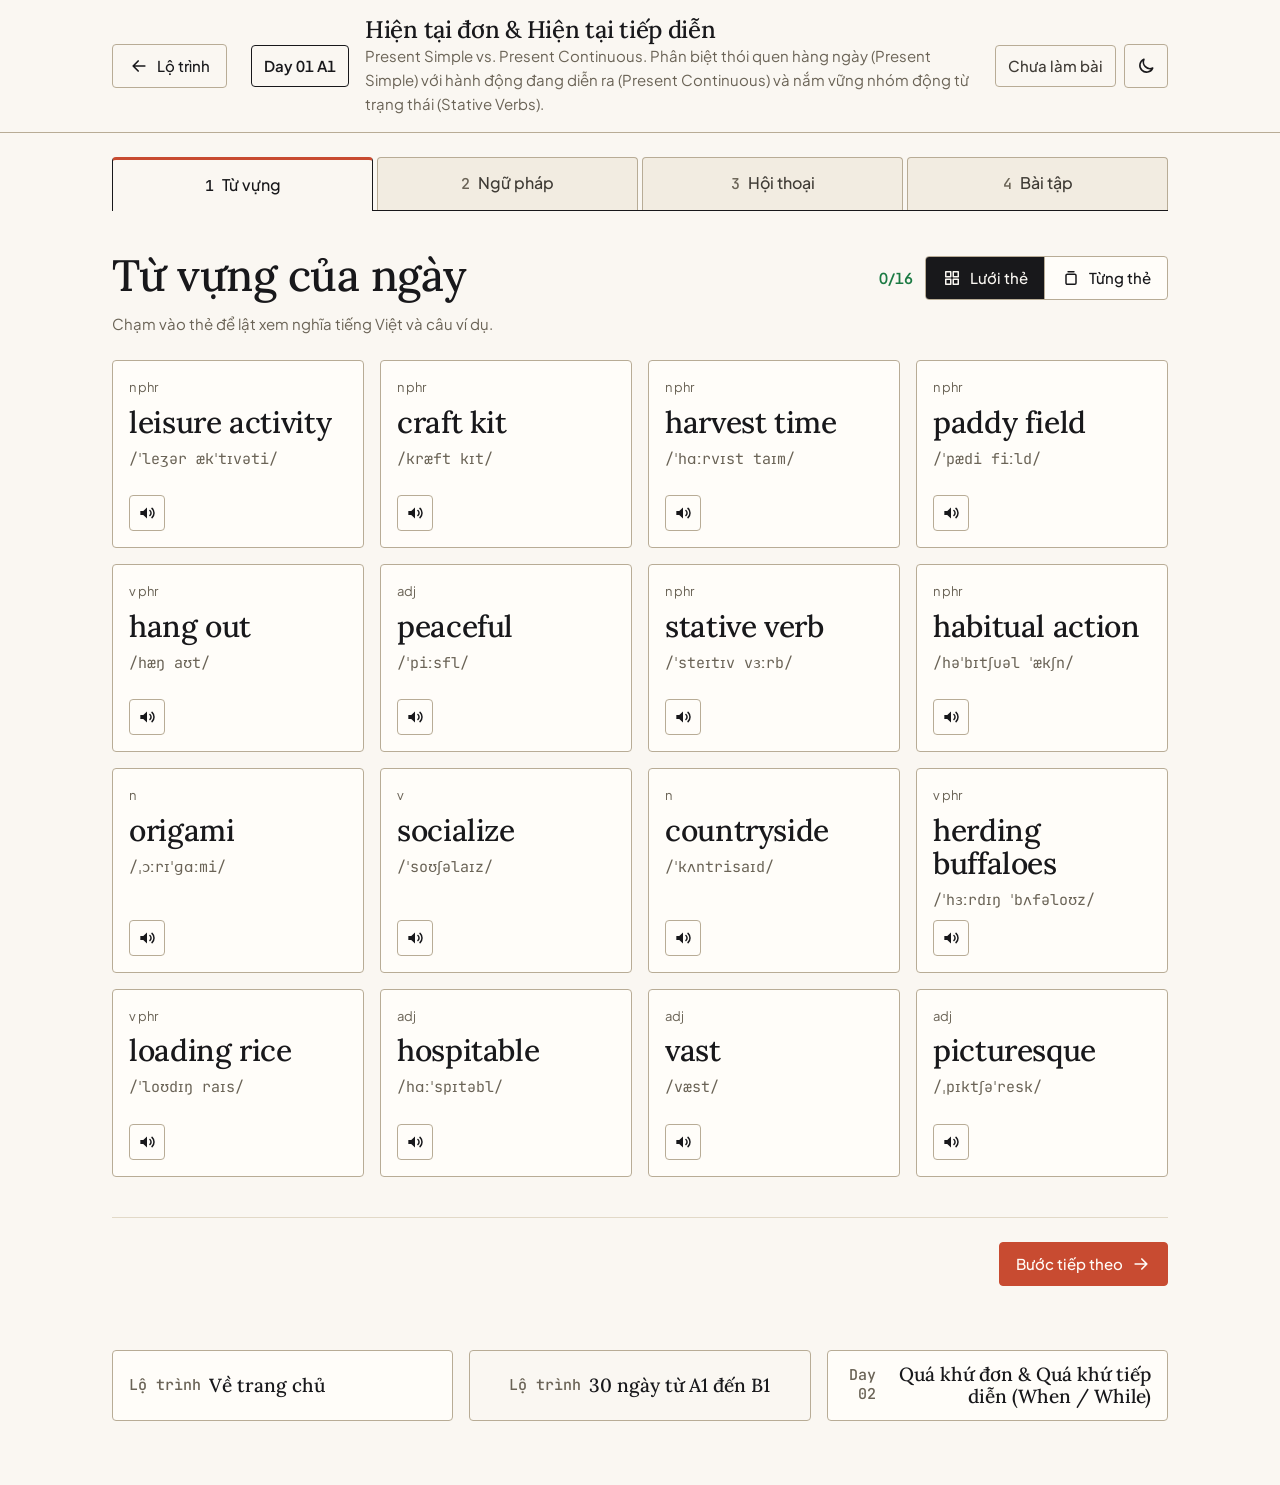
==== lesson.html @ 734dd910 "Initial commit: English Learning App (A1-B1 30-Day Daily Workbook)" ====
<!DOCTYPE html>
<html lang="vi">
<head>
<meta charset="utf-8">
<meta name="viewport" content="width=device-width, initial-scale=1">
<title>Bài học | English Learning App</title>
<meta name="description" content="Bài học tiếng Anh trong ngày: từ vựng, ngữ pháp, hội thoại và năm phần luyện tập.">
<link rel="manifest" href="manifest.json">
<link rel="preconnect" href="https://fonts.googleapis.com">
<link rel="preconnect" href="https://fonts.gstatic.com" crossorigin>
<link href="https://fonts.googleapis.com/css2?family=JetBrains+Mono:wght@400;500&family=Lora:wght@400;500;600&family=Plus+Jakarta+Sans:wght@400;500;600&display=swap" rel="stylesheet">
<link rel="stylesheet" href="assets/style.css">
<script>
(function () {
  try {
    var t = (localStorage.getItem('eng:theme') || '').replace(/"/g, '');
    if (t !== 'dark' && t !== 'light') {
      t = window.matchMedia && window.matchMedia('(prefers-color-scheme: dark)').matches ? 'dark' : 'light';
    }
    document.documentElement.setAttribute('data-theme', t);
  } catch (e) {}
})();
</script>
</head>
<body class="page-lesson">

<svg class="sprite" aria-hidden="true" focusable="false" xmlns="http://www.w3.org/2000/svg">
  <symbol id="i-speaker" viewBox="0 0 24 24"><path d="M4 9.5v5h3.5L12 18.5v-13L7.5 9.5H4Z" fill="currentColor"/><path d="M15.5 9a4 4 0 0 1 0 6M18 6.5a7.5 7.5 0 0 1 0 11" fill="none" stroke="currentColor" stroke-width="1.8" stroke-linecap="round"/></symbol>
  <symbol id="i-check" viewBox="0 0 24 24"><path d="m5 12.5 4.5 4.5L19 7.5" fill="none" stroke="currentColor" stroke-width="2.2" stroke-linecap="round" stroke-linejoin="round"/></symbol>
  <symbol id="i-x" viewBox="0 0 24 24"><path d="m6 6 12 12M18 6 6 18" fill="none" stroke="currentColor" stroke-width="2.2" stroke-linecap="round"/></symbol>
  <symbol id="i-arrow-left" viewBox="0 0 24 24"><path d="M19 12H5m6-6-6 6 6 6" fill="none" stroke="currentColor" stroke-width="2" stroke-linecap="round" stroke-linejoin="round"/></symbol>
  <symbol id="i-arrow-right" viewBox="0 0 24 24"><path d="M5 12h14m-6-6 6 6-6 6" fill="none" stroke="currentColor" stroke-width="2" stroke-linecap="round" stroke-linejoin="round"/></symbol>
  <symbol id="i-moon" viewBox="0 0 24 24"><path d="M20 14.5A8 8 0 0 1 9.5 4a8 8 0 1 0 10.5 10.5Z" fill="none" stroke="currentColor" stroke-width="1.9" stroke-linejoin="round"/></symbol>
  <symbol id="i-sun" viewBox="0 0 24 24"><circle cx="12" cy="12" r="4" fill="none" stroke="currentColor" stroke-width="1.9"/><path d="M12 3v2M12 19v2M3 12h2M19 12h2M5.6 5.6 7 7M17 17l1.4 1.4M5.6 18.4 7 17M17 7l1.4-1.4" fill="none" stroke="currentColor" stroke-width="1.9" stroke-linecap="round"/></symbol>
  <symbol id="i-grid" viewBox="0 0 24 24"><path d="M4.5 4.5h6v6h-6zM13.5 4.5h6v6h-6zM4.5 13.5h6v6h-6zM13.5 13.5h6v6h-6z" fill="none" stroke="currentColor" stroke-width="1.8" stroke-linejoin="round"/></symbol>
  <symbol id="i-deck" viewBox="0 0 24 24"><rect x="6" y="7.5" width="12" height="12" rx="1.5" fill="none" stroke="currentColor" stroke-width="1.8"/><path d="M8.5 4.5h7" fill="none" stroke="currentColor" stroke-width="1.8" stroke-linecap="round"/></symbol>
  <symbol id="i-flip" viewBox="0 0 24 24"><path d="M4.5 12a7.5 7.5 0 0 1 13-5l2-2v6h-6l2.3-2.3A5 5 0 0 0 7 12M19.5 12a7.5 7.5 0 0 1-13 5l-2 2v-6h6l-2.3 2.3A5 5 0 0 0 17 12" fill="none" stroke="currentColor" stroke-width="1.7" stroke-linecap="round" stroke-linejoin="round"/></symbol>
  <symbol id="i-translate" viewBox="0 0 24 24"><path d="M4 6h9M8.5 4v2M6 6c.8 3.2 3 5.4 6 6.5M11 6c-.8 3.2-3 5.4-6.2 6.5M12.5 20l4-9 4 9M14 17h5" fill="none" stroke="currentColor" stroke-width="1.7" stroke-linecap="round" stroke-linejoin="round"/></symbol>
</svg>

<a class="skip-link" href="#main">Bỏ qua, vào nội dung chính</a>

<header class="topbar topbar-lesson">
  <div class="topbar-inner">
    <a class="btn btn-ghost" id="back-to-roadmap" href="index.html">
      <svg class="icon" aria-hidden="true"><use href="#i-arrow-left"/></svg>
      <span class="btn-label">Lộ trình</span>
    </a>

    <div class="lesson-id">
      <span class="lesson-badge" id="lesson-meta-badge">Day 01 A1</span>
      <div class="lesson-heading">
        <h1 class="lesson-title" id="lesson-title">Đang mở bài học</h1>
        <p class="lesson-sub" id="lesson-sub"></p>
      </div>
    </div>

    <div class="toolbar">
      <span class="score-badge" id="lesson-score-badge" role="status">Chưa làm bài</span>
      <button class="btn btn-icon" id="theme-toggle" type="button" aria-label="Chuyển giao diện sáng và tối" aria-pressed="false">
        <svg class="icon icon-moon" aria-hidden="true"><use href="#i-moon"/></svg>
        <svg class="icon icon-sun" aria-hidden="true"><use href="#i-sun"/></svg>
      </button>
    </div>
  </div>
</header>

<main id="main" class="container container-lesson">

  <noscript><p class="notice">Trang này cần JavaScript để hiển thị bài học và lưu tiến độ.</p></noscript>

  <div class="tabs" id="lesson-tabs" role="tablist" aria-label="Bốn bước của bài học">
    <button class="tab is-active" type="button" role="tab" data-tab="vocab" id="tabbtn-vocab" aria-controls="tab-vocab" aria-selected="true">
      <span class="tab-no">1</span><span class="tab-name">Từ vựng</span>
    </button>
    <button class="tab" type="button" role="tab" data-tab="grammar" id="tabbtn-grammar" aria-controls="tab-grammar" aria-selected="false">
      <span class="tab-no">2</span><span class="tab-name">Ngữ pháp</span>
    </button>
    <button class="tab" type="button" role="tab" data-tab="dialogue" id="tabbtn-dialogue" aria-controls="tab-dialogue" aria-selected="false">
      <span class="tab-no">3</span><span class="tab-name">Hội thoại</span>
    </button>
    <button class="tab" type="button" role="tab" data-tab="practice" id="tabbtn-practice" aria-controls="tab-practice" aria-selected="false">
      <span class="tab-no">4</span><span class="tab-name">Bài tập</span>
    </button>
  </div>

  <div class="sheet">

    <!-- 1. Vocabulary -->
    <section class="panel" id="tab-vocab" role="tabpanel" aria-labelledby="tabbtn-vocab">
      <div class="panel-head">
        <h2 class="panel-title">Từ vựng của ngày</h2>
        <div class="panel-tools">
          <p class="mastered" id="vocab-mastered-count" aria-live="polite">0 đã thuộc</p>
          <div class="segmented" role="group" aria-label="Cách xem từ vựng">
            <button class="seg is-active" type="button" id="vocab-mode-grid" aria-pressed="true">
              <svg class="icon" aria-hidden="true"><use href="#i-grid"/></svg>
              <span class="btn-label">Lưới thẻ</span>
            </button>
            <button class="seg" type="button" id="vocab-mode-deck" aria-pressed="false">
              <svg class="icon" aria-hidden="true"><use href="#i-deck"/></svg>
              <span class="btn-label">Từng thẻ</span>
            </button>
          </div>
        </div>
      </div>
      <p class="panel-hint">Chạm vào thẻ để lật xem nghĩa tiếng Việt và câu ví dụ.</p>
      <div class="vocab-grid" id="vocab-grid"></div>
      <div class="vocab-deck" id="vocab-deck" hidden></div>
      <div class="panel-foot">
        <button class="btn btn-primary" type="button" data-next-tab="grammar">
          <span class="btn-label">Bước tiếp theo</span>
          <svg class="icon" aria-hidden="true"><use href="#i-arrow-right"/></svg>
        </button>
      </div>
    </section>

    <!-- 2. Grammar -->
    <section class="panel" id="tab-grammar" role="tabpanel" aria-labelledby="tabbtn-grammar" hidden>
      <div class="panel-head">
        <h2 class="panel-title" id="grammar-point">Điểm ngữ pháp</h2>
      </div>
      <div class="grammar-layout">
        <div class="grammar-main">
          <h3 class="block-title">Công thức</h3>
          <div class="grammar-explanation" id="grammar-explanation"></div>
          <h3 class="block-title">Ví dụ trong ngữ cảnh</h3>
          <ul class="example-list" id="grammar-examples"></ul>
        </div>
        <aside class="grammar-side">
          <h3 class="block-title">Lỗi thường gặp</h3>
          <div class="mistake" id="grammar-mistake"></div>
          <h3 class="block-title">Mẹo nhớ</h3>
          <div class="tip" id="grammar-tip"></div>
        </aside>
      </div>
      <div class="panel-foot">
        <button class="btn btn-primary" type="button" data-next-tab="dialogue">
          <span class="btn-label">Bước tiếp theo</span>
          <svg class="icon" aria-hidden="true"><use href="#i-arrow-right"/></svg>
        </button>
      </div>
    </section>

    <!-- 3. Dialogue -->
    <section class="panel" id="tab-dialogue" role="tabpanel" aria-labelledby="tabbtn-dialogue" hidden>
      <div class="panel-head">
        <h2 class="panel-title" id="dialogue-title">Hội thoại</h2>
        <div class="panel-tools">
          <button class="btn btn-ghost" type="button" id="dialogue-play-all">
            <svg class="icon" aria-hidden="true"><use href="#i-speaker"/></svg>
            <span class="btn-label">Nghe toàn hội thoại</span>
          </button>
          <button class="btn btn-ghost" type="button" id="dialogue-toggle-vi" aria-pressed="false">
            <svg class="icon" aria-hidden="true"><use href="#i-translate"/></svg>
            <span class="btn-label">Hiện dịch tiếng Việt</span>
          </button>
        </div>
      </div>
      <div class="dialogue-lines" id="dialogue-lines"></div>
      <p class="empty" id="dialogue-empty" hidden>Ngày này là bài thi nên không có hội thoại. Chuyển sang phần bài tập.</p>
      <div class="panel-foot">
        <button class="btn btn-primary" type="button" data-next-tab="practice">
          <span class="btn-label">Bước tiếp theo</span>
          <svg class="icon" aria-hidden="true"><use href="#i-arrow-right"/></svg>
        </button>
      </div>
    </section>

    <!-- 4. Practice -->
    <section class="panel" id="tab-practice" role="tabpanel" aria-labelledby="tabbtn-practice" hidden>
      <div class="practice-bar">
        <p class="practice-text" id="practice-progress-text">Đã trả lời 0 trên 0 câu</p>
        <div class="meter meter-wide" aria-hidden="true"><span class="meter-fill" id="practice-progress-bar"></span></div>
      </div>

      <div class="ex-block" id="ex-block-mc">
        <h3 class="ex-title">Phần 1. Trắc nghiệm</h3>
        <div class="ex-body" id="eng-mc"></div>
      </div>
      <div class="ex-block" id="ex-block-fill">
        <h3 class="ex-title">Phần 2. Chia động từ và điền chỗ trống</h3>
        <div class="ex-body" id="eng-fill"></div>
      </div>
      <div class="ex-block" id="ex-block-build">
        <h3 class="ex-title">Phần 3. Sắp xếp câu</h3>
        <div class="ex-body" id="eng-build"></div>
      </div>
      <div class="ex-block" id="ex-block-transform">
        <h3 class="ex-title">Phần 4. Viết lại câu</h3>
        <div class="ex-body" id="eng-transform"></div>
      </div>
      <div class="ex-block" id="ex-block-review">
        <h3 class="ex-title">Phần 5. Ôn tập ngắt quãng</h3>
        <div class="ex-body" id="eng-review"></div>
      </div>

      <div class="submit-bar">
        <div class="submit-result" id="eng-result" role="status" aria-live="polite"></div>
        <div class="submit-actions">
          <button class="btn btn-ghost" type="button" id="eng-retry-wrong" hidden>Làm lại các câu sai</button>
          <button class="btn btn-primary btn-lg" type="button" id="eng-submit">Nộp bài và chấm điểm</button>
        </div>
      </div>
    </section>
  </div>

  <nav class="lesson-nav" id="lesson-nav" aria-label="Chuyển ngày học"></nav>
</main>

<script src="data/curriculum.js"></script>
<script src="assets/lesson.js"></script>
</body>
</html>
---- assets/style.css ----
/* Hallmark · shape: Study Desk and Workbook (one hero sheet for today, a 30-day index set in four CEFR stages; lessons as four tabbed workbook pages) · genre: editorial · theme: custom (exercise-book paper) · job: try, open today's English lesson and track the 30-day A1 to B1 roadmap · idea: "a daily English workbook that behaves like a printed exercise book: warm paper, ink rules, one vermilion margin line, correct answers in green and mistakes in crimson" · vibe: "quiet, tactile, printed, studious, unhurried"
 * paper: oklch(97.6% 0.008 85) · accent: oklch(55.5% 0.158 36) · display: Newsreader · body: Plus Jakarta Sans (JetBrains Mono for IPA, day numbers and grammar formulas) · hero: the day numeral set huge in the book's margin beside the lesson title, goal, four-part checklist and one primary action · nav: sticky top rule with the wordmark, the two real counters and three tools, no inline links · footer: a single honest line about where progress is stored · imagery: none (type and ruled paper only) · signature: the vermilion margin line and the oversized day numeral on today's sheet
 * axes: warm-paper/serif-roman/vermilion · posture: restrained · contrast: pass · fold: pass · v2.0.0 */
/* Hallmark · pre-emit critique: P4 H4 E4 S4 R4 V3 · weakest: V, the roadmap is a plain card index; the exam days switch to a dashed vermilion border so milestones read as stamped pages rather than another card */
/* Hallmark · dismissed F7 · buttons, inputs, word cards and day cards share one 4px radius and one 1px stone rule on purpose so the workbook reads as one printed system of ruled boxes */
/* Material notes: paper #FAF7F2 / #F2ECE1 / #FFFFFF, warm stone rules, charcoal ink #18181B, vermilion #C84B31 spent only on the primary action, the margin line, the active tab and progress fills. Forest green marks correct answers, crimson marks errors, never decoration. Dark mode is [data-theme="dark"] on html: #111315 ground, #1A1D21 sheets. No blur, no gradients, no glass, no emoji icons: icons are an inline SVG sprite. */

:root {
  --space-3xs: 2px; --space-2xs: 4px; --space-xs: 8px; --space-sm: 12px; --space-md: 16px; --space-lg: 24px; --space-xl: 40px; --space-2xl: 64px; --space-3xl: 96px;
  --text-xs: 0.8125rem; --text-sm: 0.9375rem; --text-md: 1rem; --text-lg: 1.1875rem; --text-xl: 1.5rem; --text-2xl: 1.875rem;
  --text-title: clamp(1.75rem, 2.4vw + 1rem, 2.75rem); --text-display: clamp(4.5rem, 9vw, 7.5rem);
  --ease-out: cubic-bezier(0.16, 1, 0.3, 1);
  --dur-micro: 120ms; --dur-short: 200ms;
  --container: 1120px; --gutter: 32px;
  --z-sticky: 200; --z-sticky-nav: 300; --z-modal: 400;

  --color-paper: #FAF7F2; --color-paper-2: #F2ECE1; --color-card: #FFFDF9;
  --color-ink: #18181B; --color-ink-2: #3F3B35; --color-muted: #6A6356;
  --color-rule: #E2D9C8; --color-rule-strong: #B8AC96;
  --color-accent: #C84B31; --color-accent-hover: #A93A22; --color-accent-ink: #FFFDF9; --color-accent-soft: #F7E4DC;
  --color-correct: #1B7A43; --color-correct-soft: #E2F0E6;
  --color-wrong: #B91C1C; --color-wrong-soft: #F8E3E1;
  --color-highlight: #FBEFB8;
  --color-focus: #18181B;
  --color-scrim: rgba(24, 24, 27, 0.45);
  --shadow-sheet: 0 1px 0 rgba(24, 24, 27, 0.06), 0 8px 24px -12px rgba(24, 24, 27, 0.22);

  --font-display: "Lora", "Newsreader", "Iowan Old Style", Georgia, serif;
  --font-body: "Plus Jakarta Sans", ui-sans-serif, system-ui, "Segoe UI", sans-serif;
  --font-mono: "JetBrains Mono", ui-monospace, "SFMono-Regular", Consolas, monospace;

  --radius: 4px; --radius-sheet: 6px;
  color-scheme: light;
}

[data-theme="dark"] {
  --color-paper: #111315; --color-paper-2: #16191C; --color-card: #1A1D21;
  --color-ink: #F1EDE4; --color-ink-2: #D0CABD; --color-muted: #9E9889;
  --color-rule: #2A2E33; --color-rule-strong: #484D55;
  --color-accent: #E2674B; --color-accent-hover: #EE8269; --color-accent-ink: #111315; --color-accent-soft: #2E1C17;
  --color-correct: #55C487; --color-correct-soft: #15281D;
  --color-wrong: #F28B82; --color-wrong-soft: #2E1A19;
  --color-highlight: #3A3418;
  --color-focus: #F1EDE4;
  --color-scrim: rgba(0, 0, 0, 0.6);
  --shadow-sheet: 0 1px 0 rgba(0, 0, 0, 0.5), 0 8px 24px -12px rgba(0, 0, 0, 0.8);
  color-scheme: dark;
}

/* base */
*, *::before, *::after { box-sizing: border-box; }
html, body { overflow-x: clip; }
html { scroll-padding-top: 88px; scrollbar-color: var(--color-rule-strong) var(--color-paper); }
body { margin: 0; min-height: 100dvh; background: var(--color-paper); color: var(--color-ink); font-family: var(--font-body); font-size: var(--text-md); line-height: 1.6; -webkit-font-smoothing: antialiased; caret-color: var(--color-accent); }
::selection { background: var(--color-accent-soft); color: var(--color-ink); }
:focus-visible { outline: 2px solid var(--color-focus); outline-offset: 2px; }
a { color: inherit; text-decoration-thickness: 1px; text-underline-offset: 0.16em; }
h1, h2, h3 { margin: 0; font-family: var(--font-display); font-weight: 500; font-synthesis: none; letter-spacing: -0.012em; line-height: 1.12; color: var(--color-ink); overflow-wrap: break-word; min-width: 0; text-wrap: balance; }
p, ul, ol, dl, dd { margin: 0; }
ul, ol { padding: 0; list-style: none; }
p { text-wrap: pretty; }
button, input, select, textarea { font: inherit; color: inherit; }
svg { display: block; }
[hidden] { display: none !important; }
.container { width: 100%; max-width: var(--container); margin-inline: auto; padding-inline: var(--gutter); }
.sr-only, .visually-hidden { position: absolute; width: 1px; height: 1px; overflow: hidden; clip-path: inset(50%); white-space: nowrap; }
.sprite { position: absolute; width: 0; height: 0; overflow: hidden; }
.icon { width: 20px; height: 20px; flex: none; }
.spacer { flex: 1; }
.num, .figure { font-variant-numeric: tabular-nums; }
.skip-link { position: absolute; left: var(--space-md); top: -80px; z-index: var(--z-modal); padding: var(--space-xs) var(--space-md); background: var(--color-ink); color: var(--color-paper); border-radius: var(--radius); }
.skip-link:focus-visible { top: var(--space-md); }
.notice { margin-top: var(--space-lg); padding: var(--space-md); border: 1px solid var(--color-wrong); background: var(--color-wrong-soft); border-radius: var(--radius); }

/* controls */
.btn { display: inline-flex; align-items: center; justify-content: center; gap: var(--space-xs); min-height: 44px; padding: 0 var(--space-md); border: 1px solid var(--color-rule-strong); border-radius: var(--radius); background: transparent; color: var(--color-ink); font-weight: 500; font-size: var(--text-sm); line-height: 1.2; text-decoration: none; cursor: pointer; transition: background-color var(--dur-micro) var(--ease-out), border-color var(--dur-micro) var(--ease-out), transform var(--dur-micro) var(--ease-out); }
.btn:hover { background: var(--color-paper-2); border-color: var(--color-ink); }
.btn:active { transform: translateY(1px); }
.btn:disabled, .btn[aria-disabled="true"] { background: var(--color-paper-2); color: var(--color-muted); border-color: var(--color-rule); cursor: not-allowed; transform: none; }
.btn[aria-pressed="true"]:not(.btn-primary) { background: var(--color-paper-2); border-color: var(--color-ink); }
.btn-primary { background: var(--color-accent); border-color: var(--color-accent); color: var(--color-accent-ink); }
.btn-primary:hover { background: var(--color-accent-hover); border-color: var(--color-accent-hover); }
.btn-ghost { background: transparent; }
.btn-icon { width: 44px; padding: 0; }
.btn-sm { min-height: 36px; padding: 0 var(--space-sm); font-size: var(--text-xs); }
.btn-sm.btn-icon { width: 36px; padding: 0; }
.btn-lg { min-height: 52px; padding: 0 var(--space-lg); font-size: var(--text-md); }


.input { width: 100%; min-height: 44px; padding: 0 var(--space-sm); border: 1px solid var(--color-rule-strong); border-radius: var(--radius); background: var(--color-card); color: var(--color-ink); font-size: var(--text-md); transition: border-color var(--dur-micro) var(--ease-out); }
.input::placeholder { color: var(--color-muted); }
.input:hover { border-color: var(--color-ink); }
.input:focus-visible { outline: 2px solid var(--color-focus); outline-offset: 1px; border-color: var(--color-ink); }
.input:disabled { background: var(--color-paper-2); color: var(--color-muted); border-color: var(--color-rule); cursor: not-allowed; }
.input-mono { font-family: var(--font-mono); font-size: var(--text-sm); }
select.input { padding-right: var(--space-xs); }
.field { display: grid; gap: var(--space-2xs); min-width: 0; }
.field-label { font-size: var(--text-xs); font-weight: 500; color: var(--color-ink-2); }
.field-hint { font-size: var(--text-xs); color: var(--color-muted); }
.field-search { position: relative; }
.field-search .icon { position: absolute; left: var(--space-sm); top: 50%; translate: 0 -50%; color: var(--color-muted); pointer-events: none; }
.field-search .input { padding-left: var(--space-xl); }

.cefr-tag { display: inline-block; padding: var(--space-3xs) var(--space-xs); border: 1px solid var(--color-rule-strong); border-radius: 3px; font-size: var(--text-xs); font-weight: 600; line-height: 1.5; font-variant-numeric: tabular-nums; color: var(--color-ink-2); background: transparent; white-space: nowrap; }

.meter { display: block; height: 6px; border-radius: 3px; background: var(--color-rule); overflow: hidden; }
.meter-fill { display: block; height: 100%; width: 0; background: var(--color-accent); border-radius: 3px; }

.empty { padding: var(--space-xl) var(--space-md); text-align: center; color: var(--color-muted); border: 1px dashed var(--color-rule-strong); border-radius: var(--radius); }

/* top bar */
.topbar { z-index: var(--z-sticky-nav); background: var(--color-paper); border-bottom: 1px solid var(--color-rule-strong); }
.topbar-inner { display: flex; align-items: center; gap: var(--space-lg); max-width: var(--container); margin-inline: auto; padding: var(--space-sm) var(--gutter); min-height: 68px; }
.brand { display: grid; text-decoration: none; line-height: 1.15; margin-right: auto; }
.brand-name { font-family: var(--font-display); font-size: var(--text-xl); font-weight: 500; letter-spacing: -0.012em; }
.brand-sub { font-size: var(--text-xs); color: var(--color-muted); }
.stats { display: flex; align-items: stretch; gap: 0; }
.stat { display: grid; align-content: center; padding: 0 var(--space-lg); border-left: 1px solid var(--color-rule); min-width: 0; }
.stat-value { font-family: var(--font-mono); font-size: var(--text-xl); font-weight: 500; line-height: 1.1; font-variant-numeric: tabular-nums; order: -1; }
.stat-label { font-size: var(--text-xs); color: var(--color-muted); white-space: nowrap; }
.toolbar { display: flex; align-items: center; gap: var(--space-xs); }
.icon-sun { display: none; }
[data-theme="dark"] .icon-sun { display: block; }
[data-theme="dark"] .icon-moon { display: none; }

/* study desk */
.today { display: grid; grid-template-columns: minmax(0, 220px) minmax(0, 1fr); margin-top: var(--space-xl); background: var(--color-card); border: 1px solid var(--color-rule-strong); border-radius: var(--radius-sheet); box-shadow: var(--shadow-sheet); overflow: clip; }
.today-margin { display: flex; flex-direction: column; justify-content: space-between; gap: var(--space-md); padding: var(--space-lg); background: var(--color-paper-2); border-right: 2px solid var(--color-accent); min-width: 0; }
.today-margin-label { font-size: var(--text-xs); color: var(--color-muted); }
.today-day { font-family: var(--font-mono); font-size: var(--text-display); font-weight: 500; line-height: 0.9; letter-spacing: -0.05em; font-variant-numeric: tabular-nums; color: var(--color-ink); overflow-wrap: anywhere; }
.today-body { display: grid; gap: var(--space-md); padding: var(--space-xl) var(--space-xl) var(--space-lg); min-width: 0; align-content: start; }
.today-label { display: flex; align-items: center; gap: var(--space-sm); font-size: var(--text-sm); font-weight: 500; color: var(--color-muted); }
.today-title { font-size: var(--text-title); line-height: 1.08; }
.today-goal { font-size: var(--text-lg); color: var(--color-ink-2); max-width: 56ch; line-height: 1.5; }
.parts { display: grid; grid-template-columns: repeat(4, minmax(0, 1fr)); gap: var(--space-md); margin-top: var(--space-xs); padding-top: var(--space-md); border-top: 1px solid var(--color-ink); }
.parts li { display: grid; grid-template-columns: auto 1fr; column-gap: var(--space-xs); row-gap: 0; align-items: baseline; min-width: 0; }
.part-no { font-family: var(--font-mono); font-size: var(--text-sm); color: var(--color-muted); grid-row: span 2; }
.part-name { font-weight: 600; font-size: var(--text-sm); }
.part-note { grid-column: 2; font-size: var(--text-xs); color: var(--color-muted); }
.today-actions { display: flex; align-items: center; gap: var(--space-md); flex-wrap: wrap; }
.today-time { font-size: var(--text-sm); color: var(--color-muted); }

.roadmap { margin-top: var(--space-2xl); }
.roadmap-head { display: flex; align-items: flex-end; justify-content: space-between; gap: var(--space-lg); flex-wrap: wrap; }
.section-title { font-size: var(--text-title); }
.roadmap-progress { display: flex; align-items: center; gap: var(--space-sm); font-size: var(--text-sm); color: var(--color-ink-2); font-variant-numeric: tabular-nums; }
.roadmap-progress .meter { width: 160px; }
.filter-bar { display: flex; align-items: center; justify-content: space-between; gap: var(--space-md); flex-wrap: wrap; margin-top: var(--space-lg); }
.filters { display: flex; gap: var(--space-xs); flex-wrap: wrap; }
.chip { min-height: 40px; padding: 0 var(--space-md); border: 1px solid var(--color-rule-strong); border-radius: var(--radius); background: transparent; color: var(--color-ink); font-size: var(--text-sm); font-weight: 500; cursor: pointer; transition: background-color var(--dur-micro) var(--ease-out), border-color var(--dur-micro) var(--ease-out), color var(--dur-micro) var(--ease-out); }
.chip:hover { border-color: var(--color-ink); background: var(--color-paper-2); }
.chip:active { background: var(--color-rule); }
.chip.is-active, .chip[aria-pressed="true"] { background: var(--color-ink); border-color: var(--color-ink); color: var(--color-paper); }
.chip:disabled { background: var(--color-paper-2); color: var(--color-muted); border-color: var(--color-rule); cursor: not-allowed; }
.filter-bar .field-search { width: min(100%, 320px); }

#roadmap-container { margin-top: var(--space-sm); }
.stage { margin-top: var(--space-xl); }
.stage-head { display: flex; align-items: baseline; gap: var(--space-sm); flex-wrap: wrap; padding-top: var(--space-sm); border-top: 1px solid var(--color-ink); margin-bottom: var(--space-md); }
.stage-title { font-size: var(--text-2xl); }
.stage-range { margin-left: auto; font-size: var(--text-sm); color: var(--color-muted); }
.day-list { display: grid; grid-template-columns: repeat(auto-fill, minmax(min(100%, 256px), 1fr)); gap: var(--space-md); }
.day-list > li { display: flex; min-width: 0; }
.day-card { position: relative; display: grid; grid-template-columns: auto 1fr; grid-template-rows: auto; align-content: start; column-gap: var(--space-sm); row-gap: var(--space-2xs); width: 100%; padding: var(--space-md); background: var(--color-card); border: 1px solid var(--color-rule-strong); border-radius: var(--radius); text-decoration: none; color: inherit; transition: transform var(--dur-short) var(--ease-out), border-color var(--dur-micro) var(--ease-out), background-color var(--dur-micro) var(--ease-out); }
.day-card > * { grid-column: 1 / -1; min-width: 0; }
.day-card > .day-num { grid-column: 1; }
.day-card > .cefr-tag { grid-column: 2; justify-self: start; align-self: center; }
.day-card:hover { border-color: var(--color-ink); transform: translateY(-2px); }
.day-card:active { transform: translateY(0); }
.day-num { font-family: var(--font-mono); font-size: var(--text-lg); font-weight: 500; font-variant-numeric: tabular-nums; }
.day-title { margin-top: var(--space-xs); font-family: var(--font-display); font-size: var(--text-xl); font-weight: 500; line-height: 1.15; letter-spacing: -0.012em; text-wrap: balance; }
.day-title-en { font-size: var(--text-sm); color: var(--color-muted); }
.day-goal { margin-top: var(--space-xs); font-size: var(--text-sm); color: var(--color-ink-2); line-height: 1.5; display: -webkit-box; -webkit-line-clamp: 3; line-clamp: 3; -webkit-box-orient: vertical; overflow: hidden; }
.day-meta { display: flex; align-items: center; justify-content: space-between; gap: var(--space-xs); margin-top: var(--space-sm); padding-top: var(--space-xs); border-top: 1px solid var(--color-rule); font-size: var(--text-xs); color: var(--color-muted); }
.day-status { display: inline-flex; align-items: center; gap: var(--space-2xs); }
.day-status .icon { width: 14px; height: 14px; }
.day-score { font-family: var(--font-mono); font-variant-numeric: tabular-nums; color: var(--color-ink-2); }
.day-card.is-done { background: var(--color-correct-soft); border-color: var(--color-correct); color: var(--color-ink); }
.day-card.is-done .day-status { color: var(--color-correct); font-weight: 600; }
.day-card.is-exam { border-style: dashed; border-width: 2px; border-color: var(--color-accent); padding: calc(var(--space-md) - 1px); }
.day-card.is-exam.is-done { border-style: solid; border-color: var(--color-correct); }
.day-card.is-today { outline: 2px solid var(--color-ink); outline-offset: 2px; }
.site-foot { max-width: var(--container); margin: var(--space-3xl) auto 0; padding: var(--space-lg) var(--gutter) var(--space-xl); border-top: 1px solid var(--color-rule); font-size: var(--text-sm); color: var(--color-muted); }
.site-foot p { max-width: 62ch; }

/* modals */
body.modal-open { overflow-y: hidden; }
.modal { position: fixed; inset: 0; z-index: var(--z-modal); display: flex; }
.modal-scrim { position: absolute; inset: 0; background: var(--color-scrim); }
.modal-sheet { position: relative; display: flex; flex-direction: column; background: var(--color-paper); border: 1px solid var(--color-rule-strong); box-shadow: var(--shadow-sheet); min-height: 0; }
.modal-drawer { justify-content: flex-end; }
.modal-drawer .modal-sheet { width: min(100%, 540px); height: 100%; border-width: 0 0 0 1px; }
.modal-dialog { align-items: center; justify-content: center; padding: var(--space-md); }
.modal-dialog .modal-sheet { width: min(100%, 480px); max-height: 100%; border-radius: var(--radius-sheet); }
.modal-head { display: flex; align-items: center; justify-content: space-between; gap: var(--space-md); padding: var(--space-md) var(--space-lg); border-bottom: 1px solid var(--color-ink); }
.modal-title { font-size: var(--text-2xl); }
.modal-tools { display: grid; grid-template-columns: minmax(0, 1fr) 120px; gap: var(--space-sm); padding: var(--space-md) var(--space-lg); border-bottom: 1px solid var(--color-rule); }
.modal-tools .field-search { align-self: end; }
.modal-tools .field:not(.field-search) { align-self: end; }
.modal-count { grid-column: 1 / -1; font-size: var(--text-xs); color: var(--color-muted); }
.modal-body { display: grid; gap: var(--space-md); padding: var(--space-lg); overflow-y: auto; }
.modal-foot { display: flex; align-items: center; gap: var(--space-xs); flex-wrap: wrap; padding: var(--space-md) var(--space-lg); border-top: 1px solid var(--color-rule); }
.sync-status { min-height: 1.5em; font-size: var(--text-sm); color: var(--color-ink-2); }
.sync-status.is-ok { color: var(--color-correct); }
.sync-status.is-error { color: var(--color-wrong); }
.vocab-list { flex: 1; overflow-y: auto; overscroll-behavior: contain; padding: 0 var(--space-lg) var(--space-lg); }
.vocab-item { display: grid; grid-template-columns: minmax(0, 1fr) auto; column-gap: var(--space-md); row-gap: var(--space-2xs); padding: var(--space-md) 0; border-bottom: 1px solid var(--color-rule); }
.vocab-main { grid-column: 1; display: flex; align-items: baseline; gap: var(--space-xs); flex-wrap: wrap; }
.vocab-word { font-family: var(--font-display); font-size: var(--text-xl); font-weight: 500; line-height: 1.2; }
.vocab-pos { font-size: var(--text-xs); color: var(--color-muted); }
.vocab-ipa { font-family: var(--font-mono); font-size: var(--text-xs); color: var(--color-muted); }
.vocab-vi { grid-column: 1; font-weight: 500; }
.vocab-example { grid-column: 1; font-size: var(--text-sm); color: var(--color-muted); }
.vocab-actions { grid-column: 2; grid-row: 1 / span 3; display: flex; flex-direction: column; gap: var(--space-xs); align-items: stretch; }
.vocab-item.is-mastered .vocab-word { color: var(--color-correct); }
.vocab-item.is-mastered .vocab-actions .btn-ghost { border-color: var(--color-correct); color: var(--color-correct); }

/* lesson page */

.topbar-lesson .topbar-inner { display: grid; grid-template-columns: auto minmax(0, 1fr) auto; gap: var(--space-lg); padding-block: var(--space-md); }
.lesson-id { display: flex; align-items: center; gap: var(--space-md); min-width: 0; }
.lesson-badge { flex: none; padding: var(--space-xs) var(--space-sm); border: 1px solid var(--color-ink); border-radius: var(--radius); font-size: var(--text-sm); font-weight: 600; font-variant-numeric: tabular-nums; white-space: nowrap; }
.lesson-heading { min-width: 0; }
.lesson-title { font-size: var(--text-xl); line-height: 1.15; }
.lesson-sub { font-size: var(--text-sm); color: var(--color-muted); }
.score-badge { padding: var(--space-xs) var(--space-sm); border: 1px solid var(--color-rule-strong); border-radius: var(--radius); font-size: var(--text-sm); font-weight: 500; font-variant-numeric: tabular-nums; color: var(--color-ink-2); white-space: nowrap; }
.score-badge.is-pass { border-color: var(--color-correct); color: var(--color-correct); background: var(--color-correct-soft); }
.score-badge.is-fail { border-color: var(--color-wrong); color: var(--color-wrong); background: var(--color-wrong-soft); }

.container-lesson { padding-bottom: var(--space-2xl); }
.tabs { display: flex; gap: var(--space-2xs); margin-top: var(--space-lg); border-bottom: 1px solid var(--color-ink); }
.tab { display: inline-flex; align-items: baseline; justify-content: center; gap: var(--space-xs); flex: 1 1 0; min-height: 52px; padding: var(--space-sm) var(--space-md); border: 1px solid var(--color-rule-strong); border-bottom: 0; border-radius: var(--radius) var(--radius) 0 0; background: var(--color-paper-2); color: var(--color-ink-2); font-weight: 500; cursor: pointer; transition: background-color var(--dur-micro) var(--ease-out), color var(--dur-micro) var(--ease-out); }
.tab:hover { background: var(--color-card); color: var(--color-ink); }
.tab:focus-visible { outline-offset: -4px; }
.tab-no { font-family: var(--font-mono); font-size: var(--text-sm); color: var(--color-muted); }
.tab.is-active, .tab[aria-selected="true"] { position: relative; background: var(--color-paper); color: var(--color-ink); border-color: var(--color-ink); border-top: 3px solid var(--color-accent); margin-bottom: -1px; padding-bottom: calc(var(--space-sm) + 1px); }
.tab.is-active .tab-no, .tab[aria-selected="true"] .tab-no { color: var(--color-ink); }
.tab[hidden], .tab.is-disabled { opacity: 0.4; }
.sheet { padding-top: var(--space-xl); }
.panel-head { display: flex; align-items: flex-end; justify-content: space-between; gap: var(--space-md); flex-wrap: wrap; }
.panel-title { font-size: var(--text-title); }
.panel-tools { display: flex; align-items: center; gap: var(--space-sm); flex-wrap: wrap; }
.panel-hint { margin-top: var(--space-sm); font-size: var(--text-sm); color: var(--color-muted); }
.panel-foot { display: flex; align-items: center; justify-content: space-between; gap: var(--space-md); flex-wrap: wrap; margin-top: var(--space-xl); padding-top: var(--space-lg); border-top: 1px solid var(--color-rule); }
.panel-foot .btn:only-child { margin-left: auto; }
.block-title { margin: var(--space-xl) 0 var(--space-sm); font-size: var(--text-lg); font-family: var(--font-body); font-weight: 600; letter-spacing: 0; }
.block-title:first-child { margin-top: 0; }

.mastered { font-size: var(--text-sm); font-weight: 600; color: var(--color-correct); font-variant-numeric: tabular-nums; }
.segmented { display: inline-flex; border: 1px solid var(--color-rule-strong); border-radius: var(--radius); overflow: hidden; background: var(--color-card); }
.seg { display: inline-flex; align-items: center; gap: var(--space-xs); min-height: 42px; padding: 0 var(--space-md); border: 0; background: transparent; font-size: var(--text-sm); font-weight: 500; cursor: pointer; transition: background-color var(--dur-micro) var(--ease-out); }
.seg + .seg { border-left: 1px solid var(--color-rule-strong); }
.seg:hover { background: var(--color-paper-2); }
.seg:focus-visible { outline-offset: -3px; }
.seg.is-active, .seg[aria-pressed="true"] { background: var(--color-ink); color: var(--color-paper); }

.vocab-grid { display: grid; grid-template-columns: repeat(auto-fill, minmax(min(100%, 210px), 1fr)); gap: var(--space-md); margin-top: var(--space-lg); }
.vcard { display: flex; flex-direction: column; min-height: 188px; background: var(--color-card); border: 1px solid var(--color-rule-strong); border-radius: var(--radius); color: var(--color-ink); cursor: pointer; transition: transform var(--dur-short) var(--ease-out), border-color var(--dur-micro) var(--ease-out); }
.vcard:hover { border-color: var(--color-ink); transform: translateY(-2px); }
.vcard:active { transform: translateY(0); }
.vcard-inner { display: flex; flex: 1; min-width: 0; }
.vcard-face { display: flex; flex: 1; flex-direction: column; align-items: flex-start; gap: var(--space-xs); min-width: 0; padding: var(--space-md); }
.vcard-back { display: none; }
.vcard.is-flipped .vcard-front { display: none; }
.vcard.is-flipped .vcard-back { display: flex; }
.vcard-pos { font-size: var(--text-xs); color: var(--color-muted); }
.vcard-en { font-family: var(--font-display); font-size: var(--text-2xl); font-weight: 500; line-height: 1.1; letter-spacing: -0.012em; overflow-wrap: anywhere; }
.vcard-ipa { font-family: var(--font-mono); font-size: var(--text-sm); color: var(--color-muted); }
.vcard-vi { font-family: var(--font-display); font-size: var(--text-xl); font-weight: 500; line-height: 1.2; }
.vcard-ex { font-size: var(--text-sm); color: var(--color-ink-2); }
.vcard .icon-btn { margin-top: auto; }
.vcard-master { align-self: stretch; min-height: 36px; padding: 0 var(--space-sm); border: 1px solid var(--color-rule-strong); border-radius: var(--radius); background: transparent; color: var(--color-ink); font-size: var(--text-xs); font-weight: 500; cursor: pointer; transition: background-color var(--dur-micro) var(--ease-out), border-color var(--dur-micro) var(--ease-out); }
.vcard-master:hover { background: var(--color-paper-2); border-color: var(--color-ink); }
.vcard-master:active { transform: translateY(1px); }
.vcard-master.is-on, .deck-master.is-on { border-color: var(--color-correct); color: var(--color-correct); }
.vcard.is-mastered { border-color: var(--color-correct); background: var(--color-correct-soft); color: var(--color-ink); }
.icon-btn { display: inline-flex; align-items: center; justify-content: center; width: 36px; height: 36px; padding: 0; border: 1px solid var(--color-rule-strong); border-radius: var(--radius); background: transparent; color: var(--color-ink); font-size: var(--text-sm); line-height: 1; cursor: pointer; transition: background-color var(--dur-micro) var(--ease-out), border-color var(--dur-micro) var(--ease-out); }
.icon-btn:hover { background: var(--color-paper-2); border-color: var(--color-ink); }
.icon-btn:active { transform: translateY(1px); }
.icon-btn:disabled { background: var(--color-paper-2); color: var(--color-muted); border-color: var(--color-rule); cursor: not-allowed; }
.vocab-deck { display: grid; justify-items: center; gap: var(--space-md); margin-top: var(--space-lg); }
.deck-count { font-family: var(--font-mono); font-size: var(--text-sm); color: var(--color-muted); font-variant-numeric: tabular-nums; }
.vcard-deck { width: min(100%, 560px); min-height: 320px; border-color: var(--color-ink); border-radius: var(--radius-sheet); box-shadow: var(--shadow-sheet); }
.vcard-deck:hover { transform: none; }
.vcard-deck .vcard-face { align-items: center; justify-content: center; gap: var(--space-sm); padding: var(--space-xl); text-align: center; }
.vcard-deck .vcard-en { font-size: var(--text-title); }
.vcard-deck .vcard-vi { font-size: var(--text-2xl); }
.vcard-deck .vcard-ex { font-size: var(--text-md); max-width: 40ch; }
.vcard-deck .icon-btn { margin-top: var(--space-sm); }
.deck-controls { display: flex; align-items: center; justify-content: center; gap: var(--space-xs); flex-wrap: wrap; }

.grammar-layout { display: grid; grid-template-columns: minmax(0, 1.7fr) minmax(0, 1fr); gap: var(--space-xl); margin-top: var(--space-lg); align-items: start; }
.grammar-explanation > * + * { margin-top: var(--space-sm); }
.grammar-explanation p, .grammar-explanation li { max-width: 62ch; }
.grammar-explanation ul { list-style: disc; padding-left: var(--space-lg); display: grid; gap: var(--space-2xs); }
.formula { padding: var(--space-sm) var(--space-md); border: 1px solid var(--color-rule-strong); border-radius: var(--radius); background: var(--color-paper-2); font-family: var(--font-mono); font-size: var(--text-sm); line-height: 1.7; white-space: pre-wrap; overflow-wrap: anywhere; }
.example-list { border-top: 1px solid var(--color-ink); }
.ex-item { display: grid; grid-template-columns: auto minmax(0, 1fr); column-gap: var(--space-sm); align-items: start; padding: var(--space-sm) 0; border-bottom: 1px solid var(--color-rule); }
.ex-text { display: grid; gap: var(--space-3xs); min-width: 0; padding-top: var(--space-2xs); font-family: var(--font-display); font-size: var(--text-lg); line-height: 1.35; }
.ex-text b { font-weight: 500; background: var(--color-highlight); }
.ex-vi { font-family: var(--font-body); font-size: var(--text-sm); color: var(--color-muted); }
.mistake { display: grid; gap: var(--space-xs); padding: var(--space-md); background: var(--color-card); border: 1px solid var(--color-rule-strong); border-radius: var(--radius); }
.mistake-row { display: grid; grid-template-columns: 3.4em minmax(0, 1fr); gap: var(--space-xs); align-items: baseline; font-family: var(--font-display); font-size: var(--text-lg); line-height: 1.35; }
.mistake-mark { display: none; }
.mistake-row::before { font-family: var(--font-body); font-size: var(--text-xs); font-weight: 600; }
.mistake-wrong { color: var(--color-wrong); }
.mistake-wrong::before { content: "Sai"; }
.mistake-wrong .mistake-text { text-decoration: line-through; text-decoration-thickness: 1px; }
.mistake-right { color: var(--color-correct); }
.mistake-right::before { content: "Đúng"; }
.mistake-note { padding-top: var(--space-xs); border-top: 1px solid var(--color-rule); font-size: var(--text-sm); color: var(--color-ink-2); }
.tip { padding: var(--space-md); background: var(--color-accent-soft); border: 1px solid var(--color-rule-strong); border-radius: var(--radius); font-size: var(--text-sm); color: var(--color-ink); }
.tip:empty, .mistake:empty { display: none; }
.grammar-explanation b, .grammar-explanation strong { font-weight: 600; }
.grammar-explanation code { padding: 0 var(--space-2xs); background: var(--color-paper-2); border-radius: 3px; font-family: var(--font-mono); font-size: 0.9em; }
.grammar-explanation table { width: 100%; border-collapse: collapse; font-size: var(--text-sm); }
.grammar-explanation th, .grammar-explanation td { padding: var(--space-xs) var(--space-sm); border-bottom: 1px solid var(--color-rule); text-align: left; vertical-align: top; }
.grammar-explanation th { border-bottom: 1px solid var(--color-ink); font-weight: 600; }
.grammar-explanation h4 { margin-top: var(--space-md); font-family: var(--font-body); font-size: var(--text-md); font-weight: 600; }

.dialogue-lines { display: grid; gap: var(--space-sm); margin-top: var(--space-lg); max-width: 760px; }
.dlg-line { display: grid; grid-template-columns: 40px minmax(0, 1fr) auto; gap: var(--space-sm); align-items: start; }
.dlg-speaker { display: grid; place-items: center; height: 40px; border: 1px solid var(--color-ink); border-radius: var(--radius); font-family: var(--font-mono); font-size: var(--text-sm); font-weight: 500; background: var(--color-card); color: var(--color-ink); }
.dlg-bubble { padding: var(--space-sm) var(--space-md); background: var(--color-card); border: 1px solid var(--color-rule-strong); border-radius: var(--radius); color: var(--color-ink); transition: background-color var(--dur-short) var(--ease-out), border-color var(--dur-short) var(--ease-out); }
.dlg-right .dlg-bubble, .dlg-line.is-right .dlg-bubble { background: var(--color-paper-2); }
.dlg-en { font-size: var(--text-lg); line-height: 1.4; }
.dlg-vi { margin-top: var(--space-2xs); font-size: var(--text-sm); color: var(--color-muted); }
.dlg-line.is-speaking .dlg-bubble, .dlg-line.is-active .dlg-bubble { background: var(--color-highlight); border-color: var(--color-ink); }
.dlg-line.is-speaking .dlg-speaker, .dlg-line.is-active .dlg-speaker { background: var(--color-ink); color: var(--color-paper); }

.practice-bar { position: sticky; top: 0; z-index: var(--z-sticky); display: flex; align-items: center; gap: var(--space-md); margin-top: calc(-1 * var(--space-xl)); padding: var(--space-sm) 0; background: var(--color-paper); border-bottom: 1px solid var(--color-rule-strong); }
.practice-text { font-size: var(--text-sm); font-weight: 500; font-variant-numeric: tabular-nums; white-space: nowrap; }
.meter-wide { flex: 1; height: 8px; }
.ex-block { margin-top: var(--space-xl); }
.ex-title { padding-bottom: var(--space-xs); border-bottom: 1px solid var(--color-ink); font-size: var(--text-2xl); }
.ex-no { font-family: var(--font-mono); font-size: var(--text-sm); font-weight: 500; color: var(--color-muted); }
.q-item { display: grid; gap: var(--space-sm); padding: var(--space-lg) 0; border-bottom: 1px solid var(--color-rule); }
.q-text { min-width: 0; font-size: var(--text-lg); font-weight: 500; line-height: 1.9; }
.q-num { display: inline-block; min-width: 2em; font-family: var(--font-mono); font-size: var(--text-sm); font-weight: 500; color: var(--color-muted); font-variant-numeric: tabular-nums; }
.q-seg { white-space: pre-wrap; }
.q-hint { font-size: var(--text-sm); color: var(--color-muted); }
.q-hint-label { font-weight: 600; color: var(--color-ink-2); }
.q-options { display: grid; gap: var(--space-xs); }
.opt { display: flex; align-items: center; gap: var(--space-sm); min-height: 48px; padding: var(--space-xs) var(--space-md); background: var(--color-card); border: 1px solid var(--color-rule-strong); border-radius: var(--radius); color: var(--color-ink); cursor: pointer; transition: background-color var(--dur-micro) var(--ease-out), border-color var(--dur-micro) var(--ease-out); }
.opt:hover { background: var(--color-paper-2); border-color: var(--color-ink); }
.opt input { width: 18px; height: 18px; margin: 0; accent-color: var(--color-accent); flex: none; }
.opt:has(input:focus-visible) { outline: 2px solid var(--color-focus); outline-offset: 2px; }
.opt:has(input:checked) { border-color: var(--color-ink); background: var(--color-paper-2); }
.opt:has(input:disabled) { cursor: default; }
.q-item.is-correct .opt:has(input:checked) { border-color: var(--color-correct); background: var(--color-correct-soft); }
.q-item.is-wrong .opt:has(input:checked) { border-color: var(--color-wrong); background: var(--color-wrong-soft); }
.fill-input, .trans-input, .review-input { min-height: 44px; padding: 0 var(--space-sm); border: 1px solid var(--color-rule-strong); border-radius: var(--radius); background: var(--color-card); color: var(--color-ink); font-size: var(--text-md); line-height: 1.4; transition: border-color var(--dur-micro) var(--ease-out); }
.fill-input { display: inline-block; width: 9.5em; max-width: 100%; margin: 0 var(--space-2xs); vertical-align: baseline; }
.q-answer-row { max-width: 640px; }
.trans-input, .review-input { width: 100%; }
.fill-input:hover, .trans-input:hover, .review-input:hover { border-color: var(--color-ink); }
.fill-input:focus-visible, .trans-input:focus-visible, .review-input:focus-visible { outline: 2px solid var(--color-focus); outline-offset: 1px; border-color: var(--color-ink); }
.fill-input:disabled, .trans-input:disabled, .review-input:disabled { background: var(--color-paper-2); color: var(--color-muted); border-color: var(--color-rule); cursor: not-allowed; }
.q-item.is-correct :is(.fill-input, .trans-input, .review-input) { border-color: var(--color-correct); background: var(--color-correct-soft); color: var(--color-ink); }
.q-item.is-wrong :is(.fill-input, .trans-input, .review-input) { border-color: var(--color-wrong); background: var(--color-wrong-soft); color: var(--color-ink); }
.q-feedback { font-size: var(--text-sm); color: var(--color-ink-2); line-height: 1.6; }
.q-feedback:empty { display: none; }
.q-feedback.fb-ok, .q-feedback.is-ok { color: var(--color-correct); }
.q-feedback.fb-bad, .q-feedback.is-bad { color: var(--color-wrong); }
.fb-mark { font-weight: 600; }
.fb-given s { text-decoration-thickness: 1px; }
.fb-correct b { color: var(--color-ink); }
.fb-note { color: var(--color-ink-2); }
.build-answer { display: flex; flex-wrap: wrap; align-items: center; gap: var(--space-xs); min-height: 56px; padding: var(--space-xs) var(--space-sm); background: var(--color-paper-2); border: 1px dashed var(--color-rule-strong); border-radius: var(--radius); }
.build-placeholder { font-size: var(--text-sm); color: var(--color-muted); }
.q-item.is-correct .build-answer { border-style: solid; border-color: var(--color-correct); background: var(--color-correct-soft); }
.q-item.is-wrong .build-answer { border-style: solid; border-color: var(--color-wrong); background: var(--color-wrong-soft); }
.build-pool { display: flex; flex-wrap: wrap; gap: var(--space-xs); min-height: 40px; }
.word-chip { min-height: 40px; padding: 0 var(--space-md); background: var(--color-card); border: 1px solid var(--color-rule-strong); border-radius: var(--radius); color: var(--color-ink); font-weight: 500; font-size: var(--text-md); cursor: pointer; transition: transform var(--dur-micro) var(--ease-out), border-color var(--dur-micro) var(--ease-out), background-color var(--dur-micro) var(--ease-out); }
.word-chip:hover { border-color: var(--color-ink); transform: translateY(-1px); }
.word-chip:active { transform: translateY(1px); }
.word-chip:disabled { background: var(--color-paper-2); color: var(--color-muted); border-color: var(--color-rule); border-style: dashed; cursor: not-allowed; transform: none; }
.build-answer .word-chip { background: var(--color-ink); border-color: var(--color-ink); color: var(--color-paper); }
.build-answer .word-chip:hover { background: var(--color-wrong); border-color: var(--color-wrong); color: var(--color-card); }
.build-answer .word-chip:disabled { background: var(--color-paper-2); color: var(--color-ink); border-style: solid; border-color: var(--color-rule-strong); }

.submit-bar { position: sticky; bottom: 0; z-index: var(--z-sticky); display: flex; align-items: center; justify-content: space-between; gap: var(--space-md); flex-wrap: wrap; margin-top: var(--space-xl); padding: var(--space-md) 0; background: var(--color-paper); border-top: 1px solid var(--color-ink); }
.submit-result { flex: 1 1 260px; min-width: 0; font-size: var(--text-md); font-weight: 500; }
.submit-result:empty { display: none; }
.submit-result.is-pass { color: var(--color-correct); }
.submit-result.is-fail { color: var(--color-wrong); }
.result-score { font-family: var(--font-display); font-size: var(--text-2xl); font-weight: 500; font-variant-numeric: tabular-nums; }
.result-pct, .result-best { font-size: var(--text-sm); color: var(--color-ink-2); font-variant-numeric: tabular-nums; }
.submit-actions { display: flex; align-items: center; gap: var(--space-xs); flex-wrap: wrap; margin-left: auto; }

.lesson-nav { display: grid; grid-template-columns: repeat(3, minmax(0, 1fr)); gap: var(--space-md); margin-top: var(--space-2xl); }
.lesson-nav:empty { display: none; }
.nav-link { display: flex; align-items: center; justify-content: center; gap: var(--space-xs); min-height: 56px; padding: var(--space-sm) var(--space-md); background: var(--color-card); border: 1px solid var(--color-rule-strong); border-radius: var(--radius); color: var(--color-ink); font-size: var(--text-sm); font-weight: 500; line-height: 1.3; text-align: center; text-decoration: none; transition: border-color var(--dur-micro) var(--ease-out), transform var(--dur-short) var(--ease-out); }
.nav-link:hover { border-color: var(--color-ink); transform: translateY(-2px); }
.nav-link:active { transform: translateY(0); }
.nav-prev { justify-content: flex-start; text-align: left; }
.nav-next { justify-content: flex-end; text-align: right; }
.nav-home { background: transparent; }
.nav-day { font-family: var(--font-mono); font-size: var(--text-sm); color: var(--color-muted); }
.nav-title { font-family: var(--font-display); font-size: var(--text-lg); font-weight: 500; line-height: 1.2; }

/* narrow screens */
@media (max-width: 60rem) {
  :root { --gutter: 24px; }
  .grammar-layout { grid-template-columns: minmax(0, 1fr); }
  .parts { grid-template-columns: repeat(2, minmax(0, 1fr)); }
}
@media (max-width: 48rem) {
  :root { --gutter: 16px; }
  .topbar-inner { flex-wrap: wrap; gap: var(--space-sm); padding-block: var(--space-sm); }
  .brand { flex: 1 1 100%; }
  .stats { margin-right: auto; }
  .stat { padding: 0 var(--space-md); }
  .stat:first-child { border-left: 0; padding-left: 0; }
  .toolbar .btn-label { position: absolute; width: 1px; height: 1px; overflow: hidden; clip-path: inset(50%); white-space: nowrap; }
  .toolbar .btn { width: 44px; padding: 0; }
  .today { grid-template-columns: minmax(0, 1fr); }
  .today-margin { flex-direction: row; align-items: center; border-right: 0; border-bottom: 2px solid var(--color-accent); padding: var(--space-md); }
  .today-day { font-size: 4rem; }
  .today-body { padding: var(--space-lg) var(--space-md); }
  .stage-range { margin-left: 0; flex-basis: 100%; }
  .modal-tools { grid-template-columns: minmax(0, 1fr); }
  .topbar-lesson .topbar-inner { grid-template-columns: auto minmax(0, 1fr); }
  .topbar-lesson .toolbar { grid-column: 1 / -1; justify-content: space-between; }
  .topbar-lesson .toolbar .btn { width: 44px; }
  .lesson-id { flex-wrap: wrap; gap: var(--space-xs); }
  .tab { padding-inline: var(--space-xs); flex-direction: column; align-items: center; gap: 0; font-size: var(--text-sm); }
  .dlg-line { grid-template-columns: 32px minmax(0, 1fr) auto; gap: var(--space-xs); }
  .dlg-speaker { height: 32px; }
  .lesson-nav { grid-template-columns: minmax(0, 1fr); }
  .fill-input { width: 100%; margin: var(--space-2xs) 0; }
  .nav-next, .nav-prev { justify-content: flex-start; text-align: left; }
  .practice-bar { flex-wrap: wrap; gap: var(--space-xs); }
  .submit-actions { width: 100%; }
  .submit-actions .btn { flex: 1; }
}
@media (max-width: 30rem) {
  .parts { grid-template-columns: minmax(0, 1fr); }
  .panel-foot .btn { flex: 1 1 100%; }
}
@media (prefers-reduced-motion: reduce) {
  *, *::before, *::after { animation-duration: 0.01ms !important; animation-iteration-count: 1 !important; transition-duration: 0.01ms !important; scroll-behavior: auto !important; }
  .day-card:hover, .vcard:hover, .nav-link:hover, .word-chip:hover { transform: none; }
}
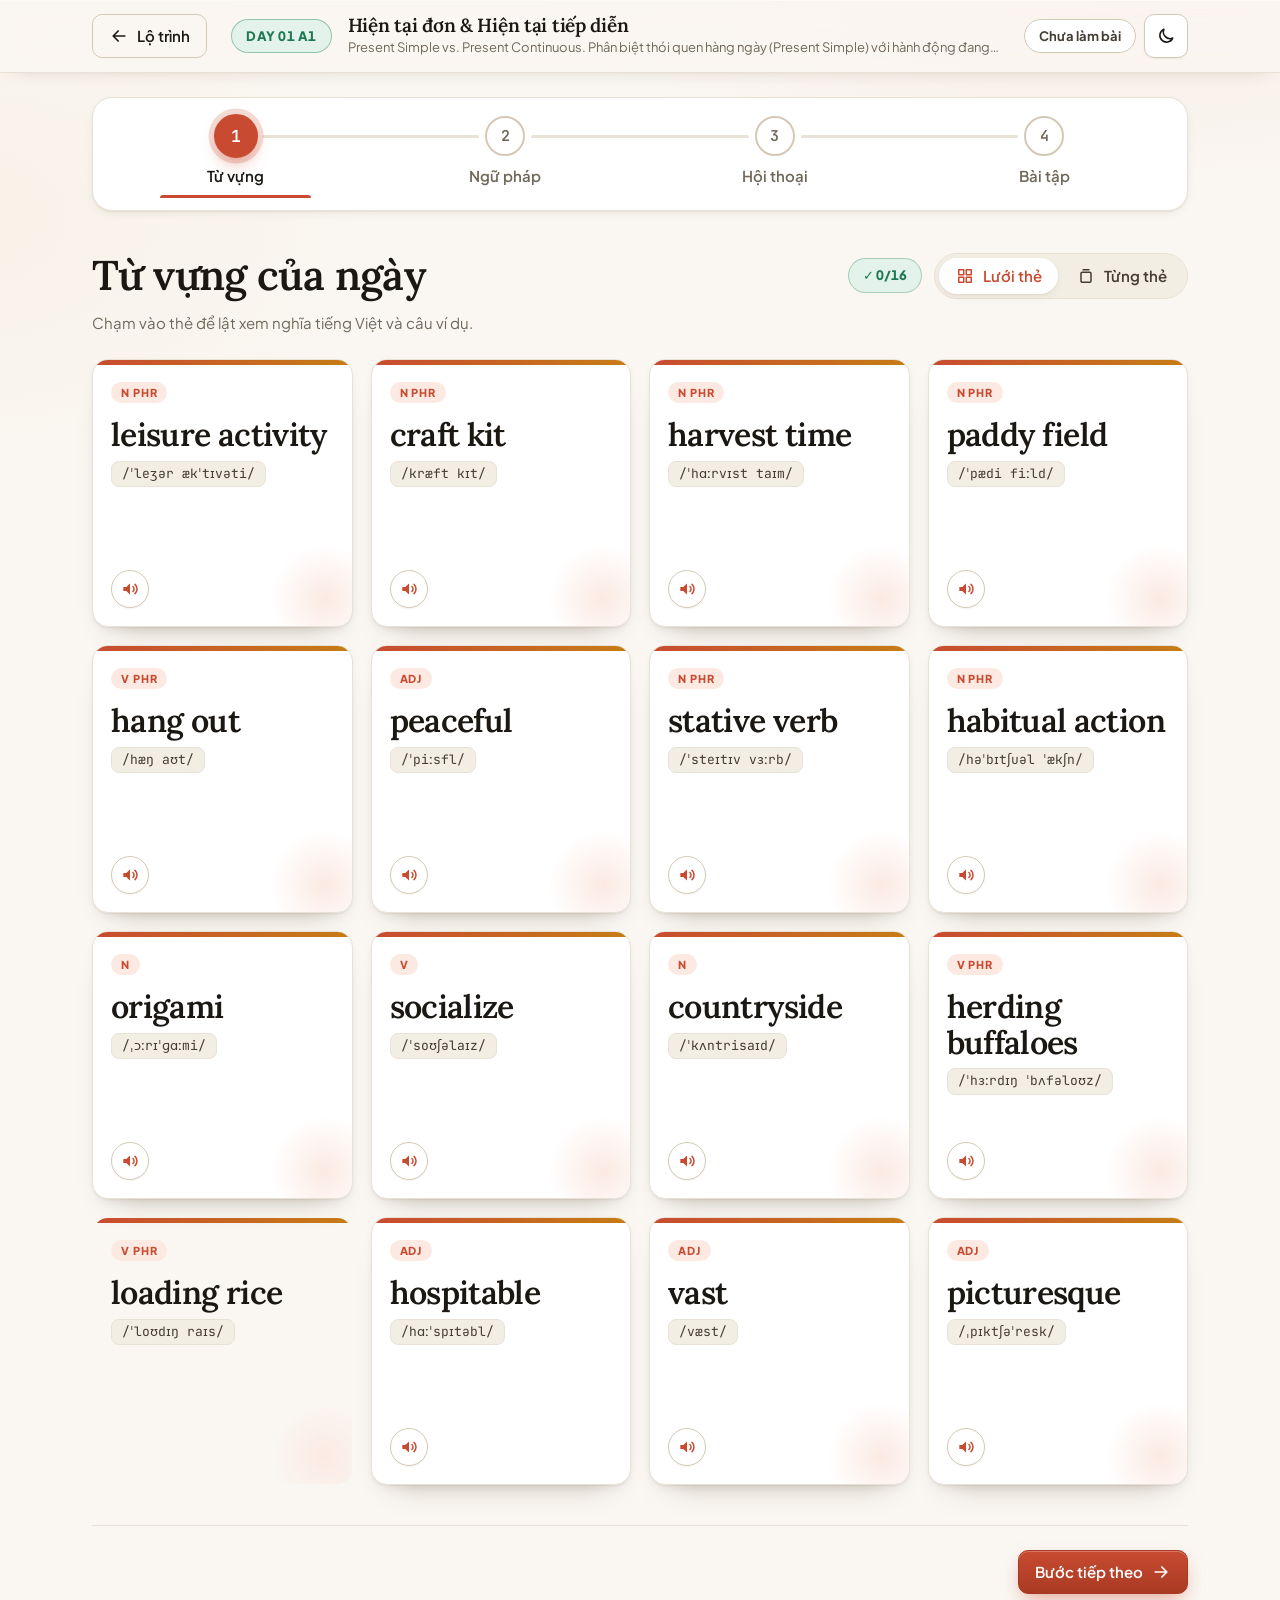
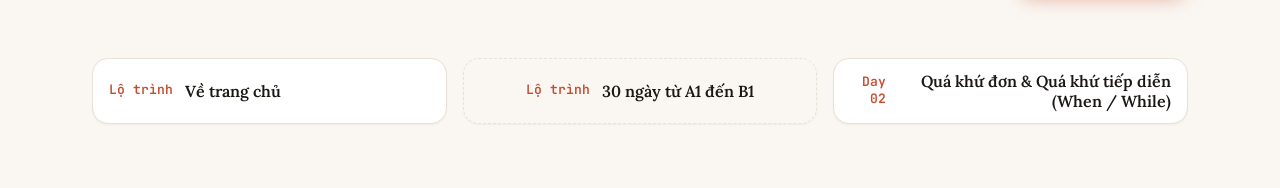
==== commit 5caf943a: "fix & redesign: deduplicate 422 vocab, multi-blank grading, PWA icons, and editorial UI" ====
--- a/lesson.html
+++ b/lesson.html
@@ -5,10 +5,12 @@
 <meta name="viewport" content="width=device-width, initial-scale=1">
 <title>Bài học | English Learning App</title>
 <meta name="description" content="Bài học tiếng Anh trong ngày: từ vựng, ngữ pháp, hội thoại và năm phần luyện tập.">
+<link rel="icon" type="image/svg+xml" href="data:image/svg+xml,%3Csvg xmlns=%27http://www.w3.org/2000/svg%27 viewBox=%270 0 64 64%27%3E%3Cdefs%3E%3ClinearGradient id=%27g%27 x1=%270%27 y1=%270%27 x2=%271%27 y2=%271%27%3E%3Cstop offset=%270%27 stop-color=%27%23E0674B%27/%3E%3Cstop offset=%271%27 stop-color=%27%23A93A22%27/%3E%3C/linearGradient%3E%3C/defs%3E%3Crect width=%2764%27 height=%2764%27 rx=%2716%27 fill=%27url(%23g)%27/%3E%3Cpath d=%27M20 13h25v7H28v6h14v7H28v6h17v7H20z%27 fill=%27%23fff%27/%3E%3Crect x=%2720%27 y=%2755%27 width=%2725%27 height=%273.5%27 rx=%271.75%27 fill=%27%23F2B84B%27/%3E%3C/svg%3E">
 <link rel="manifest" href="manifest.json">
+<meta name="theme-color" content="#C84B31">
 <link rel="preconnect" href="https://fonts.googleapis.com">
 <link rel="preconnect" href="https://fonts.gstatic.com" crossorigin>
-<link href="https://fonts.googleapis.com/css2?family=JetBrains+Mono:wght@400;500&family=Lora:wght@400;500;600&family=Plus+Jakarta+Sans:wght@400;500;600&display=swap" rel="stylesheet">
+<link href="https://fonts.googleapis.com/css2?family=JetBrains+Mono:wght@400;500;600&family=Lora:ital,wght@0,400;0,500;0,600;0,700;1,400;1,500&family=Plus+Jakarta+Sans:wght@400;500;600;700;800&display=swap" rel="stylesheet">
 <link rel="stylesheet" href="assets/style.css">
 <script>
 (function () {
--- a/assets/style.css
+++ b/assets/style.css
@@ -1,61 +1,119 @@
-/* Hallmark · shape: Study Desk and Workbook (one hero sheet for today, a 30-day index set in four CEFR stages; lessons as four tabbed workbook pages) · genre: editorial · theme: custom (exercise-book paper) · job: try, open today's English lesson and track the 30-day A1 to B1 roadmap · idea: "a daily English workbook that behaves like a printed exercise book: warm paper, ink rules, one vermilion margin line, correct answers in green and mistakes in crimson" · vibe: "quiet, tactile, printed, studious, unhurried"
- * paper: oklch(97.6% 0.008 85) · accent: oklch(55.5% 0.158 36) · display: Newsreader · body: Plus Jakarta Sans (JetBrains Mono for IPA, day numbers and grammar formulas) · hero: the day numeral set huge in the book's margin beside the lesson title, goal, four-part checklist and one primary action · nav: sticky top rule with the wordmark, the two real counters and three tools, no inline links · footer: a single honest line about where progress is stored · imagery: none (type and ruled paper only) · signature: the vermilion margin line and the oversized day numeral on today's sheet
- * axes: warm-paper/serif-roman/vermilion · posture: restrained · contrast: pass · fold: pass · v2.0.0 */
-/* Hallmark · pre-emit critique: P4 H4 E4 S4 R4 V3 · weakest: V, the roadmap is a plain card index; the exam days switch to a dashed vermilion border so milestones read as stamped pages rather than another card */
-/* Hallmark · dismissed F7 · buttons, inputs, word cards and day cards share one 4px radius and one 1px stone rule on purpose so the workbook reads as one printed system of ruled boxes */
-/* Material notes: paper #FAF7F2 / #F2ECE1 / #FFFFFF, warm stone rules, charcoal ink #18181B, vermilion #C84B31 spent only on the primary action, the margin line, the active tab and progress fills. Forest green marks correct answers, crimson marks errors, never decoration. Dark mode is [data-theme="dark"] on html: #111315 ground, #1A1D21 sheets. No blur, no gradients, no glass, no emoji icons: icons are an inline SVG sprite. */
-
+/* English Learning App · "Editorial Workbook Studio" design system
+ *
+ * Warm ivory paper (light) / obsidian slate (dark), terracotta primary, emerald for correct,
+ * amber for milestones, one colour per CEFR level. Type: Lora (display), Plus Jakarta Sans (UI),
+ * JetBrains Mono (IPA, numerals, formulas). Icons come from the inline SVG sprite.
+ * Theme is [data-theme="dark"] on <html>. Never edit class names that assets/*.js render.
+ */
+
+/* ============================================================
+   1. Tokens
+   ============================================================ */
 :root {
   --space-3xs: 2px; --space-2xs: 4px; --space-xs: 8px; --space-sm: 12px; --space-md: 16px; --space-lg: 24px; --space-xl: 40px; --space-2xl: 64px; --space-3xl: 96px;
   --text-xs: 0.8125rem; --text-sm: 0.9375rem; --text-md: 1rem; --text-lg: 1.1875rem; --text-xl: 1.5rem; --text-2xl: 1.875rem;
-  --text-title: clamp(1.75rem, 2.4vw + 1rem, 2.75rem); --text-display: clamp(4.5rem, 9vw, 7.5rem);
+  --text-title: clamp(1.75rem, 2.2vw + 1rem, 2.6rem); --text-display: clamp(5rem, 10vw, 8rem);
   --ease-out: cubic-bezier(0.16, 1, 0.3, 1);
-  --dur-micro: 120ms; --dur-short: 200ms;
-  --container: 1120px; --gutter: 32px;
+  --ease-flip: cubic-bezier(0.22, 1, 0.36, 1);
+  --dur-micro: 140ms; --dur-short: 220ms; --dur-long: 700ms;
+  --container: 1160px; --gutter: 32px;
+  --topbar-h: 72px;
   --z-sticky: 200; --z-sticky-nav: 300; --z-modal: 400;
 
-  --color-paper: #FAF7F2; --color-paper-2: #F2ECE1; --color-card: #FFFDF9;
-  --color-ink: #18181B; --color-ink-2: #3F3B35; --color-muted: #6A6356;
-  --color-rule: #E2D9C8; --color-rule-strong: #B8AC96;
-  --color-accent: #C84B31; --color-accent-hover: #A93A22; --color-accent-ink: #FFFDF9; --color-accent-soft: #F7E4DC;
-  --color-correct: #1B7A43; --color-correct-soft: #E2F0E6;
-  --color-wrong: #B91C1C; --color-wrong-soft: #F8E3E1;
-  --color-highlight: #FBEFB8;
-  --color-focus: #18181B;
-  --color-scrim: rgba(24, 24, 27, 0.45);
-  --shadow-sheet: 0 1px 0 rgba(24, 24, 27, 0.06), 0 8px 24px -12px rgba(24, 24, 27, 0.22);
+  /* surfaces */
+  --color-paper: #FAF7F2; --color-paper-2: #F3EEE4; --color-card: #FFFFFF; --color-card-2: #FFFDF9;
+  --color-ink: #1B1814; --color-ink-2: #433D34; --color-muted: #70685A;
+  --color-rule: #E8E1D5; --color-rule-strong: #D3C9B6;
+  --color-glass: rgba(250, 247, 242, 0.78);
+
+  /* brand + semantic */
+  --color-accent: #C84B31; --color-accent-2: #A93A22; --color-accent-hover: #AF3E26; --color-accent-ink: #FFFFFF; --color-accent-soft: #FBE9E2;
+  --color-correct: #1F7A54; --color-correct-soft: #E3F2EA;
+  --color-wrong: #B42318; --color-wrong-soft: #FBE7E4;
+  --color-amber: #C67D15; --color-amber-soft: #FBF0D9; --color-amber-ink: #7A4A06;
+  --color-highlight: #FBEBB5;
+  --color-focus: #C84B31;
+  --color-scrim: rgba(27, 24, 20, 0.42);
+  --eng-primary: var(--color-accent);
+
+  /* CEFR palette */
+  --cefr-a1: #1F7A54; --cefr-a1-soft: #E3F2EA;
+  --cefr-a2: #2859C5; --cefr-a2-soft: #E6EDFB;
+  --cefr-a2p: #6D45C9; --cefr-a2p-soft: #EEE8FB;
+  --cefr-b1: #B8521E; --cefr-b1-soft: #FBEADF;
+
+  /* elevation */
+  --shadow-xs: 0 1px 2px rgba(60, 40, 15, 0.06);
+  --shadow-sm: 0 1px 2px rgba(60, 40, 15, 0.06), 0 4px 12px -4px rgba(60, 40, 15, 0.10);
+  --shadow-md: 0 2px 4px rgba(60, 40, 15, 0.05), 0 12px 28px -10px rgba(60, 40, 15, 0.18);
+  --shadow-lg: 0 4px 8px rgba(60, 40, 15, 0.05), 0 24px 56px -16px rgba(60, 40, 15, 0.28);
+  --shadow-sheet: var(--shadow-md);
+  --shadow-accent: 0 1px 0 rgba(255, 255, 255, 0.25) inset, 0 8px 20px -6px rgba(200, 75, 49, 0.55);
 
   --font-display: "Lora", "Newsreader", "Iowan Old Style", Georgia, serif;
   --font-body: "Plus Jakarta Sans", ui-sans-serif, system-ui, "Segoe UI", sans-serif;
   --font-mono: "JetBrains Mono", ui-monospace, "SFMono-Regular", Consolas, monospace;
 
-  --radius: 4px; --radius-sheet: 6px;
+  --radius: 10px; --radius-sm: 8px; --radius-lg: 16px; --radius-sheet: 20px; --radius-pill: 999px;
   color-scheme: light;
 }
 
 [data-theme="dark"] {
-  --color-paper: #111315; --color-paper-2: #16191C; --color-card: #1A1D21;
-  --color-ink: #F1EDE4; --color-ink-2: #D0CABD; --color-muted: #9E9889;
-  --color-rule: #2A2E33; --color-rule-strong: #484D55;
-  --color-accent: #E2674B; --color-accent-hover: #EE8269; --color-accent-ink: #111315; --color-accent-soft: #2E1C17;
-  --color-correct: #55C487; --color-correct-soft: #15281D;
-  --color-wrong: #F28B82; --color-wrong-soft: #2E1A19;
-  --color-highlight: #3A3418;
-  --color-focus: #F1EDE4;
-  --color-scrim: rgba(0, 0, 0, 0.6);
-  --shadow-sheet: 0 1px 0 rgba(0, 0, 0, 0.5), 0 8px 24px -12px rgba(0, 0, 0, 0.8);
+  --color-paper: #0F141C; --color-paper-2: #141B26; --color-card: #171E29; --color-card-2: #1B2431;
+  --color-ink: #EEF1F6; --color-ink-2: #CBD2DE; --color-muted: #94A0B4;
+  --color-rule: #222B3A; --color-rule-strong: #34415A;
+  --color-glass: rgba(15, 20, 28, 0.74);
+
+  --color-accent: #E5694D; --color-accent-2: #C84B31; --color-accent-hover: #F07F65; --color-accent-ink: #1A0D09; --color-accent-soft: #34201C;
+  --color-correct: #4CC38A; --color-correct-soft: #12281F;
+  --color-wrong: #F2877E; --color-wrong-soft: #321C1C;
+  --color-amber: #E9A23B; --color-amber-soft: #2E2411; --color-amber-ink: #F3C77E;
+  --color-highlight: #3B3416;
+  --color-focus: #F0866D;
+  --color-scrim: rgba(3, 6, 12, 0.66);
+
+  --cefr-a1: #4CC38A; --cefr-a1-soft: #12281F;
+  --cefr-a2: #7EA2F5; --cefr-a2-soft: #16213A;
+  --cefr-a2p: #B297F2; --cefr-a2p-soft: #231C3D;
+  --cefr-b1: #F0A06B; --cefr-b1-soft: #33211A;
+
+  --shadow-xs: 0 1px 2px rgba(0, 0, 0, 0.4);
+  --shadow-sm: 0 1px 2px rgba(0, 0, 0, 0.4), 0 4px 12px -4px rgba(0, 0, 0, 0.55);
+  --shadow-md: 0 2px 4px rgba(0, 0, 0, 0.35), 0 12px 28px -10px rgba(0, 0, 0, 0.7);
+  --shadow-lg: 0 4px 8px rgba(0, 0, 0, 0.4), 0 24px 56px -16px rgba(0, 0, 0, 0.85);
+  --shadow-accent: 0 1px 0 rgba(255, 255, 255, 0.18) inset, 0 8px 22px -6px rgba(229, 105, 77, 0.5);
   color-scheme: dark;
 }
 
-/* base */
+/* CEFR colour scoping: any element carrying a level sets --cefr / --cefr-soft for itself and its children */
+[data-cefr="A1"], .stage[data-stage="1"] { --cefr: var(--cefr-a1); --cefr-soft: var(--cefr-a1-soft); }
+[data-cefr="A2"], .stage[data-stage="2"] { --cefr: var(--cefr-a2); --cefr-soft: var(--cefr-a2-soft); }
+[data-cefr="A2+"], .stage[data-stage="3"] { --cefr: var(--cefr-a2p); --cefr-soft: var(--cefr-a2p-soft); }
+[data-cefr="B1"], .stage[data-stage="4"] { --cefr: var(--cefr-b1); --cefr-soft: var(--cefr-b1-soft); }
+.today:has(#today-cefr[data-cefr="A1"]) { --cefr: var(--cefr-a1); }
+.today:has(#today-cefr[data-cefr="A2"]) { --cefr: var(--cefr-a2); }
+.today:has(#today-cefr[data-cefr="A2+"]) { --cefr: var(--cefr-a2p); }
+.today:has(#today-cefr[data-cefr="B1"]) { --cefr: var(--cefr-b1); }
+
+/* ============================================================
+   2. Base
+   ============================================================ */
 *, *::before, *::after { box-sizing: border-box; }
 html, body { overflow-x: clip; }
-html { scroll-padding-top: 88px; scrollbar-color: var(--color-rule-strong) var(--color-paper); }
-body { margin: 0; min-height: 100dvh; background: var(--color-paper); color: var(--color-ink); font-family: var(--font-body); font-size: var(--text-md); line-height: 1.6; -webkit-font-smoothing: antialiased; caret-color: var(--color-accent); }
+html { scroll-padding-top: calc(var(--topbar-h) + 24px); scrollbar-color: var(--color-rule-strong) var(--color-paper); }
+body {
+  margin: 0; min-height: 100dvh; background-color: var(--color-paper); color: var(--color-ink);
+  background-image: radial-gradient(900px 420px at 88% -80px, rgba(200, 75, 49, 0.07), transparent 70%), radial-gradient(700px 400px at -5% 12%, rgba(198, 125, 21, 0.05), transparent 70%);
+  background-repeat: no-repeat;
+  font-family: var(--font-body); font-size: var(--text-md); line-height: 1.6; -webkit-font-smoothing: antialiased; caret-color: var(--color-accent);
+}
+[data-theme="dark"] body {
+  background-image: radial-gradient(900px 420px at 88% -80px, rgba(229, 105, 77, 0.10), transparent 70%), radial-gradient(700px 400px at -5% 12%, rgba(126, 162, 245, 0.07), transparent 70%);
+}
 ::selection { background: var(--color-accent-soft); color: var(--color-ink); }
 :focus-visible { outline: 2px solid var(--color-focus); outline-offset: 2px; }
 a { color: inherit; text-decoration-thickness: 1px; text-underline-offset: 0.16em; }
-h1, h2, h3 { margin: 0; font-family: var(--font-display); font-weight: 500; font-synthesis: none; letter-spacing: -0.012em; line-height: 1.12; color: var(--color-ink); overflow-wrap: break-word; min-width: 0; text-wrap: balance; }
+h1, h2, h3 { margin: 0; font-family: var(--font-display); font-weight: 600; font-synthesis: none; letter-spacing: -0.015em; line-height: 1.15; color: var(--color-ink); overflow-wrap: break-word; min-width: 0; text-wrap: balance; }
 p, ul, ol, dl, dd { margin: 0; }
 ul, ol { padding: 0; list-style: none; }
 p { text-wrap: pretty; }
@@ -72,373 +130,789 @@
 .skip-link:focus-visible { top: var(--space-md); }
 .notice { margin-top: var(--space-lg); padding: var(--space-md); border: 1px solid var(--color-wrong); background: var(--color-wrong-soft); border-radius: var(--radius); }
 
-/* controls */
-.btn { display: inline-flex; align-items: center; justify-content: center; gap: var(--space-xs); min-height: 44px; padding: 0 var(--space-md); border: 1px solid var(--color-rule-strong); border-radius: var(--radius); background: transparent; color: var(--color-ink); font-weight: 500; font-size: var(--text-sm); line-height: 1.2; text-decoration: none; cursor: pointer; transition: background-color var(--dur-micro) var(--ease-out), border-color var(--dur-micro) var(--ease-out), transform var(--dur-micro) var(--ease-out); }
-.btn:hover { background: var(--color-paper-2); border-color: var(--color-ink); }
-.btn:active { transform: translateY(1px); }
-.btn:disabled, .btn[aria-disabled="true"] { background: var(--color-paper-2); color: var(--color-muted); border-color: var(--color-rule); cursor: not-allowed; transform: none; }
-.btn[aria-pressed="true"]:not(.btn-primary) { background: var(--color-paper-2); border-color: var(--color-ink); }
-.btn-primary { background: var(--color-accent); border-color: var(--color-accent); color: var(--color-accent-ink); }
-.btn-primary:hover { background: var(--color-accent-hover); border-color: var(--color-accent-hover); }
-.btn-ghost { background: transparent; }
+/* ============================================================
+   3. Controls
+   ============================================================ */
+.btn {
+  position: relative; display: inline-flex; align-items: center; justify-content: center; gap: var(--space-xs);
+  min-height: 44px; padding: 0 var(--space-md); border: 1px solid var(--color-rule-strong); border-radius: var(--radius);
+  background: var(--color-card); color: var(--color-ink); box-shadow: var(--shadow-xs);
+  font-weight: 600; font-size: var(--text-sm); line-height: 1.2; text-decoration: none; cursor: pointer; user-select: none;
+  transition: background-color var(--dur-micro) var(--ease-out), border-color var(--dur-micro) var(--ease-out), box-shadow var(--dur-short) var(--ease-out), transform var(--dur-micro) var(--ease-out), color var(--dur-micro) var(--ease-out);
+}
+.btn:hover { background: var(--color-paper-2); border-color: var(--color-ink-2); transform: translateY(-1px); box-shadow: var(--shadow-sm); }
+.btn:active { transform: translateY(0); box-shadow: none; }
+.btn:disabled, .btn[aria-disabled="true"] { background: var(--color-paper-2); color: var(--color-muted); border-color: var(--color-rule); box-shadow: none; cursor: not-allowed; transform: none; opacity: 0.7; }
+.btn[aria-pressed="true"]:not(.btn-primary) { background: var(--color-accent-soft); border-color: var(--color-accent); color: var(--color-accent); }
+.btn .icon { transition: transform var(--dur-short) var(--ease-out); }
+.btn-primary {
+  background: linear-gradient(180deg, var(--color-accent) 0%, var(--color-accent-2) 100%); border-color: var(--color-accent-2); color: var(--color-accent-ink);
+  box-shadow: var(--shadow-accent);
+}
+.btn-primary:hover { background: linear-gradient(180deg, var(--color-accent-hover) 0%, var(--color-accent) 100%); border-color: var(--color-accent); transform: translateY(-2px); box-shadow: 0 1px 0 rgba(255, 255, 255, 0.3) inset, 0 14px 26px -8px rgba(200, 75, 49, 0.65); }
+.btn-primary[aria-pressed="true"] { color: var(--color-accent-ink); background: var(--color-accent-2); }
+.btn-primary:hover .icon-arrow, .btn-primary:hover .icon { transform: translateX(3px); }
+.btn-ghost { background: transparent; box-shadow: none; }
+.btn-ghost:hover { background: var(--color-card); }
 .btn-icon { width: 44px; padding: 0; }
 .btn-sm { min-height: 36px; padding: 0 var(--space-sm); font-size: var(--text-xs); }
 .btn-sm.btn-icon { width: 36px; padding: 0; }
-.btn-lg { min-height: 52px; padding: 0 var(--space-lg); font-size: var(--text-md); }
-
-
-.input { width: 100%; min-height: 44px; padding: 0 var(--space-sm); border: 1px solid var(--color-rule-strong); border-radius: var(--radius); background: var(--color-card); color: var(--color-ink); font-size: var(--text-md); transition: border-color var(--dur-micro) var(--ease-out); }
-.input::placeholder { color: var(--color-muted); }
-.input:hover { border-color: var(--color-ink); }
-.input:focus-visible { outline: 2px solid var(--color-focus); outline-offset: 1px; border-color: var(--color-ink); }
+.btn-lg { min-height: 56px; padding: 0 28px; font-size: var(--text-md); border-radius: 14px; letter-spacing: 0.005em; }
+
+.input {
+  width: 100%; min-height: 44px; padding: 0 var(--space-md); border: 1px solid var(--color-rule-strong); border-radius: var(--radius);
+  background: var(--color-card); color: var(--color-ink); font-size: var(--text-md); box-shadow: var(--shadow-xs) inset;
+  transition: border-color var(--dur-micro) var(--ease-out), box-shadow var(--dur-short) var(--ease-out), background-color var(--dur-micro) var(--ease-out);
+}
+.input::placeholder { color: var(--color-muted); opacity: 0.85; }
+.input:hover { border-color: var(--color-ink-2); }
+.input:focus-visible { outline: none; border-color: var(--color-accent); box-shadow: 0 0 0 4px color-mix(in srgb, var(--color-accent) 22%, transparent); }
 .input:disabled { background: var(--color-paper-2); color: var(--color-muted); border-color: var(--color-rule); cursor: not-allowed; }
 .input-mono { font-family: var(--font-mono); font-size: var(--text-sm); }
-select.input { padding-right: var(--space-xs); }
+select.input { padding-right: var(--space-xs); cursor: pointer; }
 .field { display: grid; gap: var(--space-2xs); min-width: 0; }
-.field-label { font-size: var(--text-xs); font-weight: 500; color: var(--color-ink-2); }
+.field-label { font-size: var(--text-xs); font-weight: 600; color: var(--color-ink-2); letter-spacing: 0.02em; }
 .field-hint { font-size: var(--text-xs); color: var(--color-muted); }
 .field-search { position: relative; }
-.field-search .icon { position: absolute; left: var(--space-sm); top: 50%; translate: 0 -50%; color: var(--color-muted); pointer-events: none; }
-.field-search .input { padding-left: var(--space-xl); }
-
-.cefr-tag { display: inline-block; padding: var(--space-3xs) var(--space-xs); border: 1px solid var(--color-rule-strong); border-radius: 3px; font-size: var(--text-xs); font-weight: 600; line-height: 1.5; font-variant-numeric: tabular-nums; color: var(--color-ink-2); background: transparent; white-space: nowrap; }
-
-.meter { display: block; height: 6px; border-radius: 3px; background: var(--color-rule); overflow: hidden; }
-.meter-fill { display: block; height: 100%; width: 0; background: var(--color-accent); border-radius: 3px; }
-
-.empty { padding: var(--space-xl) var(--space-md); text-align: center; color: var(--color-muted); border: 1px dashed var(--color-rule-strong); border-radius: var(--radius); }
-
-/* top bar */
-.topbar { z-index: var(--z-sticky-nav); background: var(--color-paper); border-bottom: 1px solid var(--color-rule-strong); }
-.topbar-inner { display: flex; align-items: center; gap: var(--space-lg); max-width: var(--container); margin-inline: auto; padding: var(--space-sm) var(--gutter); min-height: 68px; }
-.brand { display: grid; text-decoration: none; line-height: 1.15; margin-right: auto; }
-.brand-name { font-family: var(--font-display); font-size: var(--text-xl); font-weight: 500; letter-spacing: -0.012em; }
-.brand-sub { font-size: var(--text-xs); color: var(--color-muted); }
-.stats { display: flex; align-items: stretch; gap: 0; }
-.stat { display: grid; align-content: center; padding: 0 var(--space-lg); border-left: 1px solid var(--color-rule); min-width: 0; }
-.stat-value { font-family: var(--font-mono); font-size: var(--text-xl); font-weight: 500; line-height: 1.1; font-variant-numeric: tabular-nums; order: -1; }
-.stat-label { font-size: var(--text-xs); color: var(--color-muted); white-space: nowrap; }
+.field-search .icon { position: absolute; left: 14px; top: 50%; translate: 0 -50%; color: var(--color-muted); pointer-events: none; width: 18px; height: 18px; }
+.field-search .input { padding-left: 42px; border-radius: var(--radius-pill); }
+.field-search:focus-within .icon { color: var(--color-accent); }
+
+.cefr-tag {
+  display: inline-flex; align-items: center; padding: 1px 10px; border: 1px solid color-mix(in srgb, var(--cefr, var(--color-ink-2)) 35%, transparent); border-radius: var(--radius-pill);
+  font-size: 0.75rem; font-weight: 700; letter-spacing: 0.04em; line-height: 1.7; font-variant-numeric: tabular-nums;
+  color: var(--cefr, var(--color-ink-2)); background: var(--cefr-soft, var(--color-paper-2)); white-space: nowrap;
+}
+
+.meter { display: block; height: 8px; border-radius: var(--radius-pill); background: var(--color-rule); overflow: hidden; box-shadow: 0 1px 2px rgba(0, 0, 0, 0.06) inset; }
+.meter-fill { display: block; height: 100%; width: 0; background: linear-gradient(90deg, var(--color-accent), var(--color-amber)); border-radius: var(--radius-pill); transition: width 600ms var(--ease-out); }
+
+.empty { padding: var(--space-xl) var(--space-md); text-align: center; color: var(--color-muted); border: 1.5px dashed var(--color-rule-strong); border-radius: var(--radius-lg); background: color-mix(in srgb, var(--color-card) 60%, transparent); }
+
+/* ============================================================
+   4. Top bar (glass)
+   ============================================================ */
+.topbar {
+  position: sticky; top: 0; z-index: var(--z-sticky-nav);
+  background: var(--color-glass); border-bottom: 1px solid var(--color-rule);
+  -webkit-backdrop-filter: blur(16px) saturate(1.5); backdrop-filter: blur(16px) saturate(1.5);
+  box-shadow: 0 1px 0 rgba(255, 255, 255, 0.4) inset, 0 6px 20px -14px rgba(60, 40, 15, 0.35);
+}
+[data-theme="dark"] .topbar { box-shadow: 0 1px 0 rgba(255, 255, 255, 0.04) inset, 0 8px 24px -14px rgba(0, 0, 0, 0.8); }
+.topbar-inner { display: flex; align-items: center; gap: var(--space-lg); max-width: var(--container); margin-inline: auto; padding: 0 var(--gutter); height: var(--topbar-h); }
+
+.brand { display: flex; align-items: center; gap: 12px; text-decoration: none; line-height: 1.15; margin-right: auto; min-width: 0; border-radius: var(--radius); }
+.brand-emblem {
+  position: relative; display: grid; place-items: center; flex: none; width: 42px; height: 42px; border-radius: 13px; color: #fff;
+  background: linear-gradient(145deg, #E0674B 0%, #C84B31 55%, #A93A22 100%);
+  box-shadow: 0 1px 0 rgba(255, 255, 255, 0.35) inset, 0 6px 14px -4px rgba(200, 75, 49, 0.6);
+  transition: transform var(--dur-short) var(--ease-out);
+}
+.brand-emblem svg { width: 26px; height: 26px; }
+.brand:hover .brand-emblem { transform: rotate(-6deg) scale(1.05); }
+.brand-text { display: grid; gap: 3px; min-width: 0; }
+.brand-name { font-family: var(--font-display); font-size: 1.3rem; font-weight: 700; letter-spacing: -0.02em; white-space: nowrap; }
+.brand-sub { line-height: 1.2; font-size: 0.6875rem; font-weight: 600; letter-spacing: 0.14em; text-transform: uppercase; color: var(--color-muted); white-space: nowrap; }
+
+.stats { display: flex; align-items: center; gap: var(--space-xs); }
+.stat {
+  display: grid; grid-template-columns: auto auto; grid-template-areas: "icon value" "icon label"; column-gap: 10px; align-items: center;
+  padding: 6px 16px 6px 8px; border: 1px solid var(--color-rule); border-radius: var(--radius-pill); background: var(--color-card); box-shadow: var(--shadow-xs); min-width: 0;
+}
+.stat-icon { grid-area: icon; width: 30px; height: 30px; padding: 6px; border-radius: 50%; color: var(--color-correct); background: var(--color-correct-soft); }
+.stat-streak .stat-icon { color: #E4570F; background: linear-gradient(145deg, #FFE7D3, #FFD2B0); box-shadow: 0 0 0 0 rgba(228, 87, 15, 0); }
+[data-theme="dark"] .stat-streak .stat-icon { color: #FF9A55; background: linear-gradient(145deg, #3A2417, #4A2A17); }
+.stat-value { grid-area: value; font-family: var(--font-mono); font-size: 1.125rem; font-weight: 600; line-height: 1.05; font-variant-numeric: tabular-nums; }
+.stat-label { grid-area: label; font-size: 0.6875rem; font-weight: 600; color: var(--color-muted); white-space: nowrap; letter-spacing: 0.02em; }
 .toolbar { display: flex; align-items: center; gap: var(--space-xs); }
+.toolbar .btn-ghost { background: var(--color-card); box-shadow: var(--shadow-xs); }
+.toolbar .btn-ghost:hover { background: var(--color-paper-2); }
+#theme-toggle .icon { transition: transform 500ms var(--ease-flip); }
+#theme-toggle:hover .icon { transform: rotate(35deg) scale(1.1); }
 .icon-sun { display: none; }
 [data-theme="dark"] .icon-sun { display: block; }
 [data-theme="dark"] .icon-moon { display: none; }
 
-/* study desk */
-.today { display: grid; grid-template-columns: minmax(0, 220px) minmax(0, 1fr); margin-top: var(--space-xl); background: var(--color-card); border: 1px solid var(--color-rule-strong); border-radius: var(--radius-sheet); box-shadow: var(--shadow-sheet); overflow: clip; }
-.today-margin { display: flex; flex-direction: column; justify-content: space-between; gap: var(--space-md); padding: var(--space-lg); background: var(--color-paper-2); border-right: 2px solid var(--color-accent); min-width: 0; }
-.today-margin-label { font-size: var(--text-xs); color: var(--color-muted); }
-.today-day { font-family: var(--font-mono); font-size: var(--text-display); font-weight: 500; line-height: 0.9; letter-spacing: -0.05em; font-variant-numeric: tabular-nums; color: var(--color-ink); overflow-wrap: anywhere; }
-.today-body { display: grid; gap: var(--space-md); padding: var(--space-xl) var(--space-xl) var(--space-lg); min-width: 0; align-content: start; }
-.today-label { display: flex; align-items: center; gap: var(--space-sm); font-size: var(--text-sm); font-weight: 500; color: var(--color-muted); }
-.today-title { font-size: var(--text-title); line-height: 1.08; }
-.today-goal { font-size: var(--text-lg); color: var(--color-ink-2); max-width: 56ch; line-height: 1.5; }
-.parts { display: grid; grid-template-columns: repeat(4, minmax(0, 1fr)); gap: var(--space-md); margin-top: var(--space-xs); padding-top: var(--space-md); border-top: 1px solid var(--color-ink); }
-.parts li { display: grid; grid-template-columns: auto 1fr; column-gap: var(--space-xs); row-gap: 0; align-items: baseline; min-width: 0; }
-.part-no { font-family: var(--font-mono); font-size: var(--text-sm); color: var(--color-muted); grid-row: span 2; }
-.part-name { font-weight: 600; font-size: var(--text-sm); }
-.part-note { grid-column: 2; font-size: var(--text-xs); color: var(--color-muted); }
-.today-actions { display: flex; align-items: center; gap: var(--space-md); flex-wrap: wrap; }
-.today-time { font-size: var(--text-sm); color: var(--color-muted); }
-
+/* ============================================================
+   5. Study desk: today hero
+   ============================================================ */
+.today {
+  --cefr: var(--cefr-a1);
+  position: relative; display: grid; grid-template-columns: minmax(0, 250px) minmax(0, 1fr); margin-top: var(--space-xl);
+  background: var(--color-card); border: 1px solid var(--color-rule); border-radius: var(--radius-sheet); box-shadow: var(--shadow-lg); overflow: clip;
+}
+.today-margin {
+  position: relative; display: flex; flex-direction: column; justify-content: space-between; gap: var(--space-md); padding: var(--space-lg); min-width: 0; color: #fff; isolation: isolate;
+  background: linear-gradient(160deg, #D9573B 0%, #C84B31 45%, #9C3520 100%);
+}
+[data-theme="dark"] .today-margin { background: linear-gradient(160deg, #C84B31 0%, #A33A22 50%, #6E2414 100%); }
+.today-margin::before {
+  content: ""; position: absolute; inset: 0; z-index: -1; opacity: 0.5;
+  background: repeating-linear-gradient(0deg, transparent 0 31px, rgba(255, 255, 255, 0.09) 31px 32px), radial-gradient(260px 220px at 100% 100%, rgba(255, 220, 160, 0.35), transparent 70%);
+}
+.today-margin::after { content: ""; position: absolute; top: 0; bottom: 0; right: 18px; width: 2px; background: rgba(255, 255, 255, 0.28); z-index: -1; }
+.today-margin-label {
+  align-self: flex-start; display: inline-flex; align-items: center; gap: 8px; padding: 5px 12px 5px 10px; border-radius: var(--radius-pill);
+  background: rgba(255, 255, 255, 0.18); border: 1px solid rgba(255, 255, 255, 0.35); font-size: 0.75rem; font-weight: 700; letter-spacing: 0.04em; color: #fff;
+  -webkit-backdrop-filter: blur(6px); backdrop-filter: blur(6px);
+}
+.today-margin-label::before { content: ""; width: 7px; height: 7px; border-radius: 50%; background: #FFE08A; box-shadow: 0 0 0 3px rgba(255, 224, 138, 0.3); animation: pulse-dot 2s ease-in-out infinite; }
+@keyframes pulse-dot { 0%, 100% { box-shadow: 0 0 0 3px rgba(255, 224, 138, 0.3); } 50% { box-shadow: 0 0 0 6px rgba(255, 224, 138, 0); } }
+.today-day {
+  font-family: var(--font-display); font-size: var(--text-display); font-weight: 600; line-height: 0.85; letter-spacing: -0.05em; font-variant-numeric: lining-nums tabular-nums;
+  color: #fff; text-shadow: 0 4px 24px rgba(80, 20, 8, 0.35); overflow-wrap: anywhere;
+}
+.today-day::before { content: "NGÀY"; display: block; margin-bottom: 10px; font-family: var(--font-body); font-size: 0.75rem; font-weight: 700; letter-spacing: 0.28em; opacity: 0.8; text-shadow: none; }
+.today-margin .cefr-tag, .today-cefr { align-self: flex-start; background: #fff; color: var(--cefr, var(--color-accent)); border-color: transparent; font-size: 0.8125rem; padding: 2px 14px; box-shadow: 0 4px 12px -2px rgba(60, 10, 0, 0.35); }
+[data-theme="dark"] .today-margin .cefr-tag, [data-theme="dark"] .today-cefr { background: #FFF6EE; color: #8A2E18; }
+.today-body { display: grid; gap: var(--space-md); padding: 36px 40px 32px; min-width: 0; align-content: start; background: radial-gradient(600px 260px at 100% 0, color-mix(in srgb, var(--color-accent) 7%, transparent), transparent 70%); }
+.today-label { display: flex; align-items: center; gap: var(--space-sm); font-size: var(--text-sm); font-weight: 600; color: var(--color-muted); }
+.today-title { font-size: var(--text-title); line-height: 1.1; }
+.today-goal { font-size: var(--text-lg); color: var(--color-ink-2); max-width: 58ch; line-height: 1.55; }
+.parts { display: grid; grid-template-columns: repeat(4, minmax(0, 1fr)); gap: var(--space-sm); margin-top: var(--space-xs); }
+.parts li {
+  position: relative; display: grid; grid-template-columns: auto 1fr; column-gap: 12px; row-gap: 2px; align-items: center; min-width: 0;
+  padding: 14px; border: 1px solid var(--color-rule); border-radius: 14px; background: var(--color-paper); transition: transform var(--dur-short) var(--ease-out), border-color var(--dur-short), box-shadow var(--dur-short);
+}
+.parts li:hover { transform: translateY(-3px); border-color: var(--color-rule-strong); box-shadow: var(--shadow-sm); }
+.part-no {
+  display: grid; place-items: center; width: 34px; height: 34px; grid-row: span 2; border-radius: 11px;
+  font-family: var(--font-mono); font-size: var(--text-sm); font-weight: 600; color: var(--part-c, var(--color-accent)); background: var(--part-s, var(--color-accent-soft));
+}
+.parts li:nth-child(1) { --part-c: var(--cefr-a2); --part-s: var(--cefr-a2-soft); }
+.parts li:nth-child(2) { --part-c: var(--cefr-a2p); --part-s: var(--cefr-a2p-soft); }
+.parts li:nth-child(3) { --part-c: var(--color-amber); --part-s: var(--color-amber-soft); }
+.parts li:nth-child(4) { --part-c: var(--color-accent); --part-s: var(--color-accent-soft); }
+.part-name { font-weight: 700; font-size: var(--text-sm); line-height: 1.25; align-self: end; }
+.part-note { grid-column: 2; font-size: 0.75rem; color: var(--color-muted); line-height: 1.35; align-self: start; display: -webkit-box; -webkit-line-clamp: 2; line-clamp: 2; -webkit-box-orient: vertical; overflow: hidden; }
+.today-actions { display: flex; align-items: center; gap: var(--space-md); flex-wrap: wrap; margin-top: var(--space-xs); }
+#today-start-btn .icon { width: 22px; height: 22px; transition: transform var(--dur-short) var(--ease-out); }
+#today-start-btn:hover .icon { transform: translateX(5px); }
+.today-time { display: inline-flex; align-items: center; gap: 8px; font-size: var(--text-sm); font-weight: 500; color: var(--color-muted); }
+.today-time:not(:empty)::before { content: ""; width: 16px; height: 16px; border: 2px solid var(--color-muted); border-radius: 50%; }
+
+/* ============================================================
+   6. Roadmap
+   ============================================================ */
 .roadmap { margin-top: var(--space-2xl); }
 .roadmap-head { display: flex; align-items: flex-end; justify-content: space-between; gap: var(--space-lg); flex-wrap: wrap; }
 .section-title { font-size: var(--text-title); }
-.roadmap-progress { display: flex; align-items: center; gap: var(--space-sm); font-size: var(--text-sm); color: var(--color-ink-2); font-variant-numeric: tabular-nums; }
+.section-title::after { content: ""; display: block; width: 48px; height: 4px; margin-top: 10px; border-radius: 4px; background: linear-gradient(90deg, var(--color-accent), var(--color-amber)); }
+.roadmap-progress { display: flex; align-items: center; gap: var(--space-sm); padding: 8px 16px; border: 1px solid var(--color-rule); border-radius: var(--radius-pill); background: var(--color-card); box-shadow: var(--shadow-xs); font-size: var(--text-sm); font-weight: 600; color: var(--color-ink-2); font-variant-numeric: tabular-nums; }
 .roadmap-progress .meter { width: 160px; }
-.filter-bar { display: flex; align-items: center; justify-content: space-between; gap: var(--space-md); flex-wrap: wrap; margin-top: var(--space-lg); }
-.filters { display: flex; gap: var(--space-xs); flex-wrap: wrap; }
-.chip { min-height: 40px; padding: 0 var(--space-md); border: 1px solid var(--color-rule-strong); border-radius: var(--radius); background: transparent; color: var(--color-ink); font-size: var(--text-sm); font-weight: 500; cursor: pointer; transition: background-color var(--dur-micro) var(--ease-out), border-color var(--dur-micro) var(--ease-out), color var(--dur-micro) var(--ease-out); }
-.chip:hover { border-color: var(--color-ink); background: var(--color-paper-2); }
-.chip:active { background: var(--color-rule); }
-.chip.is-active, .chip[aria-pressed="true"] { background: var(--color-ink); border-color: var(--color-ink); color: var(--color-paper); }
-.chip:disabled { background: var(--color-paper-2); color: var(--color-muted); border-color: var(--color-rule); cursor: not-allowed; }
+
+.filter-bar {
+  position: sticky; top: calc(var(--topbar-h) + 10px); z-index: var(--z-sticky);
+  display: flex; align-items: center; justify-content: space-between; gap: var(--space-md); flex-wrap: wrap; margin-top: var(--space-lg); padding: 10px 12px;
+  background: var(--color-glass); border: 1px solid var(--color-rule); border-radius: 18px; box-shadow: var(--shadow-md);
+  -webkit-backdrop-filter: blur(14px) saturate(1.4); backdrop-filter: blur(14px) saturate(1.4);
+}
+.filters { display: flex; gap: 6px; flex-wrap: wrap; }
+.chip {
+  min-height: 38px; padding: 0 16px; border: 1px solid transparent; border-radius: var(--radius-pill); background: transparent; color: var(--color-ink-2); font-size: var(--text-sm); font-weight: 600; cursor: pointer;
+  transition: background-color var(--dur-micro) var(--ease-out), color var(--dur-micro) var(--ease-out), transform var(--dur-micro) var(--ease-out), box-shadow var(--dur-short);
+}
+.chip:hover { background: var(--color-paper-2); color: var(--color-ink); }
+.chip:active { transform: scale(0.96); }
+.chip.is-active, .chip[aria-pressed="true"] { background: var(--color-ink); border-color: var(--color-ink); color: var(--color-paper); box-shadow: var(--shadow-sm); }
+.chip[data-stage="1"].is-active, .chip[data-stage="1"][aria-pressed="true"] { background: var(--cefr-a1); border-color: var(--cefr-a1); color: #fff; }
+.chip[data-stage="2"].is-active, .chip[data-stage="2"][aria-pressed="true"] { background: var(--cefr-a2); border-color: var(--cefr-a2); color: #fff; }
+.chip[data-stage="3"].is-active, .chip[data-stage="3"][aria-pressed="true"] { background: var(--cefr-a2p); border-color: var(--cefr-a2p); color: #fff; }
+.chip[data-stage="4"].is-active, .chip[data-stage="4"][aria-pressed="true"] { background: var(--cefr-b1); border-color: var(--cefr-b1); color: #fff; }
+.chip[data-stage="exam"].is-active, .chip[data-stage="exam"][aria-pressed="true"] { background: var(--color-amber); border-color: var(--color-amber); color: #2B1A02; }
+.chip[data-stage="completed"].is-active, .chip[data-stage="completed"][aria-pressed="true"] { background: var(--color-correct); border-color: var(--color-correct); color: #fff; }
+[data-theme="dark"] .chip[data-stage]:not([data-stage="all"]).is-active, [data-theme="dark"] .chip[data-stage]:not([data-stage="all"])[aria-pressed="true"] { color: #0F141C; }
+.chip:disabled { color: var(--color-muted); cursor: not-allowed; opacity: 0.6; }
 .filter-bar .field-search { width: min(100%, 320px); }
+.filter-bar .field-search .input { min-height: 40px; background: var(--color-paper); }
 
 #roadmap-container { margin-top: var(--space-sm); }
 .stage { margin-top: var(--space-xl); }
-.stage-head { display: flex; align-items: baseline; gap: var(--space-sm); flex-wrap: wrap; padding-top: var(--space-sm); border-top: 1px solid var(--color-ink); margin-bottom: var(--space-md); }
-.stage-title { font-size: var(--text-2xl); }
-.stage-range { margin-left: auto; font-size: var(--text-sm); color: var(--color-muted); }
-.day-list { display: grid; grid-template-columns: repeat(auto-fill, minmax(min(100%, 256px), 1fr)); gap: var(--space-md); }
+.stage-head {
+  display: flex; align-items: center; gap: var(--space-sm); flex-wrap: wrap; margin-bottom: var(--space-md); padding: 12px 16px 12px 12px;
+  border: 1px solid color-mix(in srgb, var(--cefr, var(--color-rule-strong)) 28%, var(--color-rule)); border-radius: var(--radius-lg);
+  background: linear-gradient(90deg, color-mix(in srgb, var(--cefr, var(--color-accent)) 12%, var(--color-card)) 0%, var(--color-card) 70%);
+  box-shadow: var(--shadow-xs);
+}
+.stage-head::before {
+  content: ""; flex: none; width: 46px; height: 46px; border-radius: 14px; display: grid; place-items: center;
+  font-family: var(--font-mono); font-size: 0.9rem; font-weight: 700; color: #fff; background: var(--cefr, var(--color-ink));
+  box-shadow: 0 1px 0 rgba(255, 255, 255, 0.3) inset, 0 6px 14px -6px var(--cefr, rgba(0, 0, 0, 0.5));
+}
+.stage[data-stage="1"] .stage-head::before { content: "A1"; }
+.stage[data-stage="2"] .stage-head::before { content: "A2"; }
+.stage[data-stage="3"] .stage-head::before { content: "A2+"; }
+.stage[data-stage="4"] .stage-head::before { content: "B1"; }
+[data-theme="dark"] .stage-head::before { color: #0F141C; }
+.stage-title { font-size: var(--text-xl); }
+.stage-range { margin-left: auto; padding: 4px 14px; border-radius: var(--radius-pill); background: var(--color-paper); border: 1px solid var(--color-rule); font-size: var(--text-xs); font-weight: 600; color: var(--color-ink-2); font-variant-numeric: tabular-nums; }
+
+.day-list { display: grid; grid-template-columns: repeat(auto-fill, minmax(min(100%, 280px), 1fr)); gap: var(--space-md); }
 .day-list > li { display: flex; min-width: 0; }
-.day-card { position: relative; display: grid; grid-template-columns: auto 1fr; grid-template-rows: auto; align-content: start; column-gap: var(--space-sm); row-gap: var(--space-2xs); width: 100%; padding: var(--space-md); background: var(--color-card); border: 1px solid var(--color-rule-strong); border-radius: var(--radius); text-decoration: none; color: inherit; transition: transform var(--dur-short) var(--ease-out), border-color var(--dur-micro) var(--ease-out), background-color var(--dur-micro) var(--ease-out); }
+.day-card {
+  position: relative; display: grid; grid-template-columns: auto 1fr; grid-template-rows: auto auto auto 1fr auto; align-content: stretch; column-gap: var(--space-sm); row-gap: var(--space-2xs); width: 100%;
+  padding: 18px 18px 14px; background: var(--color-card); border: 1px solid var(--color-rule); border-radius: var(--radius-lg); box-shadow: var(--shadow-xs);
+  text-decoration: none; color: inherit; overflow: hidden;
+  transition: transform var(--dur-short) var(--ease-out), border-color var(--dur-micro) var(--ease-out), box-shadow var(--dur-short) var(--ease-out), background-color var(--dur-micro) var(--ease-out);
+}
+.day-card::after { content: ""; position: absolute; left: 0; top: 0; bottom: 0; width: 4px; background: var(--cefr, var(--color-rule-strong)); opacity: 0.85; }
 .day-card > * { grid-column: 1 / -1; min-width: 0; }
 .day-card > .day-num { grid-column: 1; }
 .day-card > .cefr-tag { grid-column: 2; justify-self: start; align-self: center; }
-.day-card:hover { border-color: var(--color-ink); transform: translateY(-2px); }
-.day-card:active { transform: translateY(0); }
-.day-num { font-family: var(--font-mono); font-size: var(--text-lg); font-weight: 500; font-variant-numeric: tabular-nums; }
-.day-title { margin-top: var(--space-xs); font-family: var(--font-display); font-size: var(--text-xl); font-weight: 500; line-height: 1.15; letter-spacing: -0.012em; text-wrap: balance; }
-.day-title-en { font-size: var(--text-sm); color: var(--color-muted); }
+.day-card:hover { border-color: var(--color-rule-strong); transform: translateY(-4px); box-shadow: var(--shadow-md); }
+.day-card:active { transform: translateY(-1px); }
+.day-num { font-family: var(--font-mono); font-size: var(--text-sm); font-weight: 600; letter-spacing: 0.03em; color: var(--color-muted); font-variant-numeric: tabular-nums; }
+.day-title { margin-top: var(--space-xs); font-family: var(--font-display); font-size: 1.3rem; font-weight: 600; line-height: 1.2; letter-spacing: -0.015em; text-wrap: balance; }
+.day-title-en { font-size: var(--text-xs); font-weight: 600; letter-spacing: 0.02em; color: var(--color-muted); }
 .day-goal { margin-top: var(--space-xs); font-size: var(--text-sm); color: var(--color-ink-2); line-height: 1.5; display: -webkit-box; -webkit-line-clamp: 3; line-clamp: 3; -webkit-box-orient: vertical; overflow: hidden; }
-.day-meta { display: flex; align-items: center; justify-content: space-between; gap: var(--space-xs); margin-top: var(--space-sm); padding-top: var(--space-xs); border-top: 1px solid var(--color-rule); font-size: var(--text-xs); color: var(--color-muted); }
-.day-status { display: inline-flex; align-items: center; gap: var(--space-2xs); }
+.day-meta { display: flex; align-items: center; justify-content: space-between; gap: var(--space-xs); margin-top: var(--space-sm); padding-top: 10px; border-top: 1px dashed var(--color-rule-strong); font-size: var(--text-xs); font-weight: 600; color: var(--color-muted); }
+.day-status { display: inline-flex; align-items: center; gap: 6px; }
 .day-status .icon { width: 14px; height: 14px; }
-.day-score { font-family: var(--font-mono); font-variant-numeric: tabular-nums; color: var(--color-ink-2); }
-.day-card.is-done { background: var(--color-correct-soft); border-color: var(--color-correct); color: var(--color-ink); }
-.day-card.is-done .day-status { color: var(--color-correct); font-weight: 600; }
-.day-card.is-exam { border-style: dashed; border-width: 2px; border-color: var(--color-accent); padding: calc(var(--space-md) - 1px); }
-.day-card.is-exam.is-done { border-style: solid; border-color: var(--color-correct); }
-.day-card.is-today { outline: 2px solid var(--color-ink); outline-offset: 2px; }
+.day-score { padding: 2px 10px; border-radius: var(--radius-pill); font-family: var(--font-mono); font-weight: 600; font-variant-numeric: tabular-nums; color: var(--color-ink-2); background: var(--color-paper-2); border: 1px solid var(--color-rule); }
+
+/* today */
+.day-card.is-today {
+  border-color: var(--color-accent); background-image: linear-gradient(160deg, color-mix(in srgb, var(--color-accent) 11%, transparent) 0%, transparent 60%);
+  box-shadow: 0 0 0 3px color-mix(in srgb, var(--color-accent) 22%, transparent), 0 12px 32px -10px rgba(200, 75, 49, 0.5);
+}
+.day-card.is-today::before {
+  content: "Hôm nay"; position: absolute; top: 14px; right: 14px; padding: 2px 10px; border-radius: var(--radius-pill);
+  font-size: 0.6875rem; font-weight: 800; letter-spacing: 0.08em; text-transform: uppercase; color: var(--color-accent-ink); background: var(--color-accent);
+  box-shadow: 0 4px 10px -2px rgba(200, 75, 49, 0.6); animation: glow 2.6s ease-in-out infinite;
+}
+@keyframes glow { 0%, 100% { box-shadow: 0 4px 10px -2px rgba(200, 75, 49, 0.6), 0 0 0 0 rgba(200, 75, 49, 0.4); } 50% { box-shadow: 0 4px 10px -2px rgba(200, 75, 49, 0.6), 0 0 0 6px rgba(200, 75, 49, 0); } }
+.day-card.is-today::after { background: var(--color-accent); opacity: 1; }
+
+/* done */
+.day-card.is-done {
+  border-color: color-mix(in srgb, var(--color-correct) 45%, var(--color-rule)); background-color: color-mix(in srgb, var(--color-correct-soft) 55%, var(--color-card));
+  background-image: url("data:image/svg+xml,%3Csvg xmlns='http://www.w3.org/2000/svg' viewBox='0 0 24 24'%3E%3Cpath d='m4.5 12.5 5 5L19.5 7' fill='none' stroke='%231F7A54' stroke-opacity='.11' stroke-width='3.2' stroke-linecap='round' stroke-linejoin='round'/%3E%3C/svg%3E");
+  background-repeat: no-repeat; background-position: right 8px bottom 34px; background-size: 84px;
+}
+.day-card.is-done::after { background: var(--color-correct); opacity: 1; }
+.day-card.is-done .day-status { color: var(--color-correct); }
+.day-card.is-done .day-status:first-child { padding: 2px 10px 2px 8px; border-radius: var(--radius-pill); background: var(--color-correct-soft); border: 1px solid color-mix(in srgb, var(--color-correct) 35%, transparent); font-weight: 700; }
+.day-card.is-done .day-score { background: var(--color-correct); border-color: var(--color-correct); color: #fff; font-weight: 700; }
+[data-theme="dark"] .day-card.is-done .day-score { color: #08120D; }
+[data-theme="dark"] .day-card.is-done { background-image: url("data:image/svg+xml,%3Csvg xmlns='http://www.w3.org/2000/svg' viewBox='0 0 24 24'%3E%3Cpath d='m4.5 12.5 5 5L19.5 7' fill='none' stroke='%234CC38A' stroke-opacity='.12' stroke-width='3.2' stroke-linecap='round' stroke-linejoin='round'/%3E%3C/svg%3E"); }
+.day-card.is-done.is-today { border-color: var(--color-accent); }
+
+/* milestone exam */
+.day-card.is-exam {
+  border: 1.5px solid var(--color-amber); padding-top: 24px;
+  background-image: linear-gradient(180deg, color-mix(in srgb, var(--color-amber) 14%, transparent) 0, transparent 90px);
+  box-shadow: 0 0 0 1px color-mix(in srgb, var(--color-amber) 25%, transparent), var(--shadow-sm);
+}
+.day-card.is-exam::after {
+  content: "★ Cột mốc"; left: 0; right: 0; top: 0; bottom: auto; width: auto; height: auto; padding: 2px 0 2px 18px; opacity: 1;
+  font-size: 0.6875rem; font-weight: 800; letter-spacing: 0.1em; text-transform: uppercase; line-height: 1.6; color: #2B1A02;
+  background: linear-gradient(90deg, var(--color-amber), #E3A33A 70%, color-mix(in srgb, var(--color-amber) 40%, transparent));
+}
+.day-card.is-exam .day-title { color: var(--color-ink); }
+.day-card.is-exam .day-status:not(.is-x) { color: var(--color-amber-ink); }
+.day-card.is-exam.is-done { border-color: var(--color-amber); background-color: color-mix(in srgb, var(--color-correct-soft) 55%, var(--color-card)); }
+.day-card.is-exam.is-today { border-color: var(--color-accent); box-shadow: 0 0 0 3px color-mix(in srgb, var(--color-accent) 22%, transparent), 0 12px 32px -10px rgba(200, 75, 49, 0.5); }
+.day-card.is-exam.is-today::before { top: 30px; }
+.day-card.is-exam.is-done .day-status:first-child { color: var(--color-correct); }
+
 .site-foot { max-width: var(--container); margin: var(--space-3xl) auto 0; padding: var(--space-lg) var(--gutter) var(--space-xl); border-top: 1px solid var(--color-rule); font-size: var(--text-sm); color: var(--color-muted); }
 .site-foot p { max-width: 62ch; }
 
-/* modals */
+/* ============================================================
+   7. Modals
+   ============================================================ */
 body.modal-open { overflow-y: hidden; }
 .modal { position: fixed; inset: 0; z-index: var(--z-modal); display: flex; }
-.modal-scrim { position: absolute; inset: 0; background: var(--color-scrim); }
-.modal-sheet { position: relative; display: flex; flex-direction: column; background: var(--color-paper); border: 1px solid var(--color-rule-strong); box-shadow: var(--shadow-sheet); min-height: 0; }
+.modal-scrim { position: absolute; inset: 0; background: var(--color-scrim); -webkit-backdrop-filter: blur(5px); backdrop-filter: blur(5px); animation: fade-in 260ms var(--ease-out) both; }
+.modal-sheet { position: relative; display: flex; flex-direction: column; background: var(--color-paper); border: 1px solid var(--color-rule); box-shadow: var(--shadow-lg); min-height: 0; }
 .modal-drawer { justify-content: flex-end; }
-.modal-drawer .modal-sheet { width: min(100%, 540px); height: 100%; border-width: 0 0 0 1px; }
+.modal-drawer .modal-sheet { width: min(100%, 560px); height: 100%; border-width: 0 0 0 1px; border-radius: 24px 0 0 24px; animation: slide-in 420ms var(--ease-flip) both; }
 .modal-dialog { align-items: center; justify-content: center; padding: var(--space-md); }
-.modal-dialog .modal-sheet { width: min(100%, 480px); max-height: 100%; border-radius: var(--radius-sheet); }
-.modal-head { display: flex; align-items: center; justify-content: space-between; gap: var(--space-md); padding: var(--space-md) var(--space-lg); border-bottom: 1px solid var(--color-ink); }
-.modal-title { font-size: var(--text-2xl); }
-.modal-tools { display: grid; grid-template-columns: minmax(0, 1fr) 120px; gap: var(--space-sm); padding: var(--space-md) var(--space-lg); border-bottom: 1px solid var(--color-rule); }
+.modal-dialog .modal-sheet { width: min(100%, 500px); max-height: 100%; border-radius: var(--radius-sheet); animation: pop-in 320ms var(--ease-flip) both; }
+@keyframes fade-in { from { opacity: 0; } to { opacity: 1; } }
+@keyframes slide-in { from { transform: translateX(48px); opacity: 0; } to { transform: none; opacity: 1; } }
+@keyframes pop-in { from { transform: translateY(14px) scale(0.97); opacity: 0; } to { transform: none; opacity: 1; } }
+.modal-head { display: flex; align-items: center; justify-content: space-between; gap: var(--space-md); padding: 18px var(--space-lg); border-bottom: 1px solid var(--color-rule); background: var(--color-card); border-radius: inherit; border-bottom-left-radius: 0; border-bottom-right-radius: 0; }
+.modal-title { font-size: var(--text-xl); }
+.modal-title::before { content: ""; display: inline-block; width: 10px; height: 10px; margin-right: 10px; border-radius: 3px; background: var(--color-accent); vertical-align: 0.05em; }
+.modal-tools { position: sticky; top: 0; z-index: 2; display: grid; grid-template-columns: minmax(0, 1fr) 150px; gap: var(--space-sm); padding: var(--space-md) var(--space-lg); background: var(--color-glass); border-bottom: 1px solid var(--color-rule); -webkit-backdrop-filter: blur(12px); backdrop-filter: blur(12px); }
 .modal-tools .field-search { align-self: end; }
 .modal-tools .field:not(.field-search) { align-self: end; }
-.modal-count { grid-column: 1 / -1; font-size: var(--text-xs); color: var(--color-muted); }
+.modal-tools select.input { border-radius: var(--radius-pill); padding-left: 14px; }
+.modal-count { grid-column: 1 / -1; font-size: var(--text-xs); font-weight: 600; color: var(--color-muted); }
 .modal-body { display: grid; gap: var(--space-md); padding: var(--space-lg); overflow-y: auto; }
-.modal-foot { display: flex; align-items: center; gap: var(--space-xs); flex-wrap: wrap; padding: var(--space-md) var(--space-lg); border-top: 1px solid var(--color-rule); }
+.modal-foot { display: flex; align-items: center; gap: var(--space-xs); flex-wrap: wrap; padding: var(--space-md) var(--space-lg); border-top: 1px solid var(--color-rule); background: var(--color-card); }
 .sync-status { min-height: 1.5em; font-size: var(--text-sm); color: var(--color-ink-2); }
 .sync-status.is-ok { color: var(--color-correct); }
 .sync-status.is-error { color: var(--color-wrong); }
-.vocab-list { flex: 1; overflow-y: auto; overscroll-behavior: contain; padding: 0 var(--space-lg) var(--space-lg); }
-.vocab-item { display: grid; grid-template-columns: minmax(0, 1fr) auto; column-gap: var(--space-md); row-gap: var(--space-2xs); padding: var(--space-md) 0; border-bottom: 1px solid var(--color-rule); }
-.vocab-main { grid-column: 1; display: flex; align-items: baseline; gap: var(--space-xs); flex-wrap: wrap; }
-.vocab-word { font-family: var(--font-display); font-size: var(--text-xl); font-weight: 500; line-height: 1.2; }
-.vocab-pos { font-size: var(--text-xs); color: var(--color-muted); }
-.vocab-ipa { font-family: var(--font-mono); font-size: var(--text-xs); color: var(--color-muted); }
-.vocab-vi { grid-column: 1; font-weight: 500; }
-.vocab-example { grid-column: 1; font-size: var(--text-sm); color: var(--color-muted); }
-.vocab-actions { grid-column: 2; grid-row: 1 / span 3; display: flex; flex-direction: column; gap: var(--space-xs); align-items: stretch; }
+
+.vocab-list { flex: 1; display: flex; flex-direction: column; gap: 10px; min-height: 0; overflow-y: auto; overscroll-behavior: contain; padding: var(--space-md) var(--space-lg) var(--space-lg); }
+.vocab-item {
+  position: relative; display: grid; grid-template-columns: minmax(0, 1fr) auto; column-gap: var(--space-md); row-gap: 2px; padding: 14px 16px 14px 20px;
+  background: var(--color-card); border: 1px solid var(--color-rule); border-radius: 14px; box-shadow: var(--shadow-xs); overflow: clip; flex: none;
+  transition: border-color var(--dur-short), box-shadow var(--dur-short), transform var(--dur-short) var(--ease-out);
+}
+.vocab-item::before { content: ""; position: absolute; left: 0; top: 0; bottom: 0; width: 4px; background: var(--color-rule-strong); transition: background-color var(--dur-short); }
+.vocab-item:hover { border-color: var(--color-rule-strong); box-shadow: var(--shadow-sm); transform: translateY(-1px); }
+.vocab-main { grid-column: 1; display: flex; align-items: center; gap: 8px; flex-wrap: wrap; }
+.vocab-word { font-family: var(--font-display); font-size: 1.3rem; font-weight: 600; line-height: 1.2; }
+.vocab-pos { padding: 0 8px; border-radius: 6px; font-size: 0.6875rem; font-weight: 700; letter-spacing: 0.05em; text-transform: uppercase; color: var(--color-accent); background: var(--color-accent-soft); }
+.vocab-pos:empty { display: none; }
+.vocab-day { margin-left: auto; background: var(--color-paper-2); color: var(--color-muted); border-color: var(--color-rule); }
+.vocab-ipa { font-family: var(--font-mono); font-size: 0.75rem; color: var(--color-muted); }
+.vocab-vi { grid-column: 1; font-weight: 600; color: var(--color-ink); }
+.vocab-example { grid-column: 1; font-size: var(--text-sm); font-style: italic; font-family: var(--font-display); color: var(--color-muted); }
+.vocab-actions { grid-column: 2; grid-row: 1 / span 3; display: flex; flex-direction: column; gap: var(--space-xs); align-items: stretch; justify-content: center; }
+.vocab-actions .btn-icon { align-self: flex-end; }
+.vocab-item.is-mastered { border-color: color-mix(in srgb, var(--color-correct) 40%, var(--color-rule)); background: color-mix(in srgb, var(--color-correct-soft) 60%, var(--color-card)); }
+.vocab-item.is-mastered::before { background: var(--color-correct); }
 .vocab-item.is-mastered .vocab-word { color: var(--color-correct); }
-.vocab-item.is-mastered .vocab-actions .btn-ghost { border-color: var(--color-correct); color: var(--color-correct); }
-
-/* lesson page */
-
-.topbar-lesson .topbar-inner { display: grid; grid-template-columns: auto minmax(0, 1fr) auto; gap: var(--space-lg); padding-block: var(--space-md); }
+.vocab-item.is-mastered .vocab-actions .btn-ghost { border-color: var(--color-correct); color: var(--color-correct); background: var(--color-correct-soft); }
+
+/* ============================================================
+   8. Lesson page: header + stepper
+   ============================================================ */
+.topbar-lesson .topbar-inner { display: grid; grid-template-columns: auto minmax(0, 1fr) auto; gap: var(--space-lg); padding-block: 0; }
 .lesson-id { display: flex; align-items: center; gap: var(--space-md); min-width: 0; }
-.lesson-badge { flex: none; padding: var(--space-xs) var(--space-sm); border: 1px solid var(--color-ink); border-radius: var(--radius); font-size: var(--text-sm); font-weight: 600; font-variant-numeric: tabular-nums; white-space: nowrap; }
+.lesson-badge {
+  flex: none; padding: 6px 14px; border: 1px solid color-mix(in srgb, var(--cefr, var(--color-accent)) 40%, transparent); border-radius: var(--radius-pill);
+  background: var(--cefr-soft, var(--color-accent-soft)); color: var(--cefr, var(--color-accent)); font-size: var(--text-xs); font-weight: 800; letter-spacing: 0.04em; text-transform: uppercase; font-variant-numeric: tabular-nums; white-space: nowrap;
+}
 .lesson-heading { min-width: 0; }
-.lesson-title { font-size: var(--text-xl); line-height: 1.15; }
-.lesson-sub { font-size: var(--text-sm); color: var(--color-muted); }
-.score-badge { padding: var(--space-xs) var(--space-sm); border: 1px solid var(--color-rule-strong); border-radius: var(--radius); font-size: var(--text-sm); font-weight: 500; font-variant-numeric: tabular-nums; color: var(--color-ink-2); white-space: nowrap; }
+.lesson-title { font-size: var(--text-lg); line-height: 1.2; white-space: nowrap; overflow: hidden; text-overflow: ellipsis; }
+.lesson-sub { font-size: var(--text-xs); color: var(--color-muted); white-space: nowrap; overflow: hidden; text-overflow: ellipsis; }
+.score-badge { padding: 6px 14px; border: 1px solid var(--color-rule-strong); border-radius: var(--radius-pill); background: var(--color-card); font-size: var(--text-xs); font-weight: 700; font-variant-numeric: tabular-nums; color: var(--color-ink-2); white-space: nowrap; }
 .score-badge.is-pass { border-color: var(--color-correct); color: var(--color-correct); background: var(--color-correct-soft); }
 .score-badge.is-fail { border-color: var(--color-wrong); color: var(--color-wrong); background: var(--color-wrong-soft); }
 
 .container-lesson { padding-bottom: var(--space-2xl); }
-.tabs { display: flex; gap: var(--space-2xs); margin-top: var(--space-lg); border-bottom: 1px solid var(--color-ink); }
-.tab { display: inline-flex; align-items: baseline; justify-content: center; gap: var(--space-xs); flex: 1 1 0; min-height: 52px; padding: var(--space-sm) var(--space-md); border: 1px solid var(--color-rule-strong); border-bottom: 0; border-radius: var(--radius) var(--radius) 0 0; background: var(--color-paper-2); color: var(--color-ink-2); font-weight: 500; cursor: pointer; transition: background-color var(--dur-micro) var(--ease-out), color var(--dur-micro) var(--ease-out); }
-.tab:hover { background: var(--color-card); color: var(--color-ink); }
-.tab:focus-visible { outline-offset: -4px; }
-.tab-no { font-family: var(--font-mono); font-size: var(--text-sm); color: var(--color-muted); }
-.tab.is-active, .tab[aria-selected="true"] { position: relative; background: var(--color-paper); color: var(--color-ink); border-color: var(--color-ink); border-top: 3px solid var(--color-accent); margin-bottom: -1px; padding-bottom: calc(var(--space-sm) + 1px); }
-.tab.is-active .tab-no, .tab[aria-selected="true"] .tab-no { color: var(--color-ink); }
+.tabs {
+  display: flex; margin-top: var(--space-lg); padding: 14px 8px 12px; background: var(--color-card); border: 1px solid var(--color-rule); border-radius: var(--radius-sheet); box-shadow: var(--shadow-sm);
+}
+.tab {
+  position: relative; display: flex; flex: 1 1 0; flex-direction: column; align-items: center; gap: 8px; min-width: 0; padding: 4px 6px 10px; border: 0; background: transparent; color: var(--color-muted); font-weight: 600; font-size: var(--text-sm); cursor: pointer;
+  transition: color var(--dur-micro) var(--ease-out);
+}
+.tab:hover { color: var(--color-ink); }
+.tab:focus-visible { outline-offset: -2px; border-radius: var(--radius); }
+.tab-no {
+  position: relative; z-index: 1; display: grid; place-items: center; width: 40px; height: 40px; border-radius: 50%; border: 2px solid var(--color-rule-strong); background: var(--color-card);
+  font-family: var(--font-mono); font-size: var(--text-sm); font-weight: 600; color: var(--color-muted); transition: all var(--dur-short) var(--ease-out);
+}
+.tab:hover .tab-no { border-color: var(--color-ink-2); color: var(--color-ink); }
+.tab-name { white-space: nowrap; }
+/* connector line from the previous step */
+.tab + .tab::before { content: ""; position: absolute; top: 23px; right: calc(50% + 26px); left: calc(-50% + 26px); height: 3px; border-radius: 3px; background: var(--color-rule); transition: background-color var(--dur-short); }
+.tab:has(~ .tab.is-active)::before, .tab.is-active::before { background: var(--color-accent); }
+.tab + .tab.is-active::before { background: var(--color-accent); }
+/* steps already passed */
+.tab:has(~ .tab.is-active) { color: var(--color-ink-2); }
+.tab:has(~ .tab.is-active) .tab-no { border-color: var(--color-accent); background: var(--color-accent-soft); color: var(--color-accent); }
+/* current step */
+.tab.is-active, .tab[aria-selected="true"] { color: var(--color-ink); }
+.tab.is-active .tab-no, .tab[aria-selected="true"] .tab-no { border-color: var(--color-accent); background: var(--color-accent); color: var(--color-accent-ink); transform: scale(1.1); box-shadow: 0 0 0 5px color-mix(in srgb, var(--color-accent) 20%, transparent), 0 8px 16px -6px rgba(200, 75, 49, 0.6); }
+.tab.is-active::after, .tab[aria-selected="true"]::after { content: ""; position: absolute; left: 22%; right: 22%; bottom: 0; height: 3px; border-radius: 3px 3px 0 0; background: var(--color-accent); animation: bar-in 360ms var(--ease-flip) both; }
+@keyframes bar-in { from { transform: scaleX(0.2); opacity: 0; } to { transform: none; opacity: 1; } }
 .tab[hidden], .tab.is-disabled { opacity: 0.4; }
+
 .sheet { padding-top: var(--space-xl); }
+.panel { animation: panel-in 380ms var(--ease-out) both; }
+@keyframes panel-in { from { opacity: 0; transform: translateY(10px); } to { opacity: 1; transform: none; } }
 .panel-head { display: flex; align-items: flex-end; justify-content: space-between; gap: var(--space-md); flex-wrap: wrap; }
 .panel-title { font-size: var(--text-title); }
 .panel-tools { display: flex; align-items: center; gap: var(--space-sm); flex-wrap: wrap; }
 .panel-hint { margin-top: var(--space-sm); font-size: var(--text-sm); color: var(--color-muted); }
 .panel-foot { display: flex; align-items: center; justify-content: space-between; gap: var(--space-md); flex-wrap: wrap; margin-top: var(--space-xl); padding-top: var(--space-lg); border-top: 1px solid var(--color-rule); }
 .panel-foot .btn:only-child { margin-left: auto; }
-.block-title { margin: var(--space-xl) 0 var(--space-sm); font-size: var(--text-lg); font-family: var(--font-body); font-weight: 600; letter-spacing: 0; }
+.block-title { display: flex; align-items: center; gap: 10px; margin: var(--space-xl) 0 var(--space-sm); font-size: 0.8125rem; font-family: var(--font-body); font-weight: 800; letter-spacing: 0.14em; text-transform: uppercase; color: var(--color-ink-2); }
+.block-title::before { content: ""; width: 18px; height: 3px; border-radius: 3px; background: var(--color-accent); }
 .block-title:first-child { margin-top: 0; }
 
-.mastered { font-size: var(--text-sm); font-weight: 600; color: var(--color-correct); font-variant-numeric: tabular-nums; }
-.segmented { display: inline-flex; border: 1px solid var(--color-rule-strong); border-radius: var(--radius); overflow: hidden; background: var(--color-card); }
-.seg { display: inline-flex; align-items: center; gap: var(--space-xs); min-height: 42px; padding: 0 var(--space-md); border: 0; background: transparent; font-size: var(--text-sm); font-weight: 500; cursor: pointer; transition: background-color var(--dur-micro) var(--ease-out); }
-.seg + .seg { border-left: 1px solid var(--color-rule-strong); }
-.seg:hover { background: var(--color-paper-2); }
-.seg:focus-visible { outline-offset: -3px; }
-.seg.is-active, .seg[aria-pressed="true"] { background: var(--color-ink); color: var(--color-paper); }
-
-.vocab-grid { display: grid; grid-template-columns: repeat(auto-fill, minmax(min(100%, 210px), 1fr)); gap: var(--space-md); margin-top: var(--space-lg); }
-.vcard { display: flex; flex-direction: column; min-height: 188px; background: var(--color-card); border: 1px solid var(--color-rule-strong); border-radius: var(--radius); color: var(--color-ink); cursor: pointer; transition: transform var(--dur-short) var(--ease-out), border-color var(--dur-micro) var(--ease-out); }
-.vcard:hover { border-color: var(--color-ink); transform: translateY(-2px); }
-.vcard:active { transform: translateY(0); }
-.vcard-inner { display: flex; flex: 1; min-width: 0; }
-.vcard-face { display: flex; flex: 1; flex-direction: column; align-items: flex-start; gap: var(--space-xs); min-width: 0; padding: var(--space-md); }
-.vcard-back { display: none; }
-.vcard.is-flipped .vcard-front { display: none; }
-.vcard.is-flipped .vcard-back { display: flex; }
-.vcard-pos { font-size: var(--text-xs); color: var(--color-muted); }
-.vcard-en { font-family: var(--font-display); font-size: var(--text-2xl); font-weight: 500; line-height: 1.1; letter-spacing: -0.012em; overflow-wrap: anywhere; }
-.vcard-ipa { font-family: var(--font-mono); font-size: var(--text-sm); color: var(--color-muted); }
-.vcard-vi { font-family: var(--font-display); font-size: var(--text-xl); font-weight: 500; line-height: 1.2; }
-.vcard-ex { font-size: var(--text-sm); color: var(--color-ink-2); }
-.vcard .icon-btn { margin-top: auto; }
-.vcard-master { align-self: stretch; min-height: 36px; padding: 0 var(--space-sm); border: 1px solid var(--color-rule-strong); border-radius: var(--radius); background: transparent; color: var(--color-ink); font-size: var(--text-xs); font-weight: 500; cursor: pointer; transition: background-color var(--dur-micro) var(--ease-out), border-color var(--dur-micro) var(--ease-out); }
-.vcard-master:hover { background: var(--color-paper-2); border-color: var(--color-ink); }
+/* ============================================================
+   9. Step 1: vocabulary (3D flip cards + focus deck)
+   ============================================================ */
+.mastered { padding: 6px 14px; border-radius: var(--radius-pill); background: var(--color-correct-soft); border: 1px solid color-mix(in srgb, var(--color-correct) 30%, transparent); font-size: var(--text-xs); font-weight: 800; color: var(--color-correct); font-variant-numeric: tabular-nums; }
+.mastered::before { content: "✓ "; }
+.segmented { display: inline-flex; padding: 4px; gap: 2px; border: 1px solid var(--color-rule); border-radius: var(--radius-pill); background: var(--color-paper-2); }
+.seg { display: inline-flex; align-items: center; gap: var(--space-xs); min-height: 36px; padding: 0 16px; border: 0; border-radius: var(--radius-pill); background: transparent; font-size: var(--text-sm); font-weight: 600; color: var(--color-ink-2); cursor: pointer; transition: background-color var(--dur-micro) var(--ease-out), color var(--dur-micro), box-shadow var(--dur-short); }
+.seg + .seg { border-left: 0; }
+.seg:hover { color: var(--color-ink); }
+.seg:focus-visible { outline-offset: 0; }
+.seg.is-active, .seg[aria-pressed="true"] { background: var(--color-card); color: var(--color-accent); box-shadow: var(--shadow-sm); }
+
+.vocab-grid { display: grid; grid-template-columns: repeat(auto-fill, minmax(min(100%, 230px), 1fr)); gap: 18px; margin-top: var(--space-lg); }
+.vcard {
+  position: relative; display: block; height: 268px; perspective: 1400px; background: transparent; border: 0; color: var(--color-ink); cursor: pointer; border-radius: var(--radius-lg);
+  transition: transform var(--dur-short) var(--ease-out); -webkit-tap-highlight-color: transparent;
+}
+.vcard:hover { transform: translateY(-4px); }
+.vcard:active { transform: translateY(-1px); }
+.vcard:focus-visible { outline: 2px solid var(--color-focus); outline-offset: 4px; }
+.vcard-inner { position: relative; display: block; width: 100%; height: 100%; transform-style: preserve-3d; -webkit-transform-style: preserve-3d; transition: transform var(--dur-long) var(--ease-flip); }
+.vcard.is-flipped .vcard-inner { transform: rotateY(180deg); }
+.vcard-face {
+  position: absolute; inset: 0; display: flex; flex-direction: column; align-items: flex-start; gap: 8px; min-width: 0; padding: 18px; overflow: hidden auto;
+  background: var(--color-card); border: 1px solid var(--color-rule); border-radius: var(--radius-lg); box-shadow: var(--shadow-sm), 0 18px 30px -22px rgba(60, 40, 15, 0.35);
+  -webkit-backface-visibility: hidden; backface-visibility: hidden; transition: box-shadow var(--dur-short), border-color var(--dur-short);
+}
+.vcard:hover .vcard-face { box-shadow: var(--shadow-md), 0 24px 36px -22px rgba(60, 40, 15, 0.4); border-color: var(--color-rule-strong); }
+.vcard-front::before { content: ""; position: absolute; top: 0; left: 0; right: 0; height: 5px; background: linear-gradient(90deg, var(--color-accent), var(--color-amber)); }
+.vcard-front::after { content: ""; position: absolute; right: -28px; bottom: -28px; width: 110px; height: 110px; border-radius: 50%; background: radial-gradient(circle, var(--color-accent-soft), transparent 70%); pointer-events: none; }
+.vcard-back { transform: rotateY(180deg); background: linear-gradient(170deg, var(--color-card) 0%, var(--color-paper-2) 100%); }
+.vcard-back::before { content: ""; position: absolute; top: 0; left: 0; right: 0; height: 5px; background: linear-gradient(90deg, var(--color-amber), var(--color-correct)); }
+.vcard-pos { margin-top: 4px; padding: 2px 10px; border-radius: var(--radius-pill); font-size: 0.6875rem; font-weight: 800; letter-spacing: 0.08em; text-transform: uppercase; color: var(--color-accent); background: var(--color-accent-soft); }
+.vcard-pos:empty { display: none; }
+.vcard-en { margin-top: 6px; font-family: var(--font-display); font-size: 2rem; font-weight: 600; line-height: 1.1; letter-spacing: -0.02em; overflow-wrap: anywhere; }
+.vcard-ipa { padding: 2px 10px; border-radius: 8px; background: var(--color-paper-2); border: 1px solid var(--color-rule); font-family: var(--font-mono); font-size: 0.8125rem; color: var(--color-ink-2); }
+.vcard-ipa:empty { display: none; }
+.vcard-vi { font-family: var(--font-display); font-size: 1.4rem; font-weight: 600; line-height: 1.2; color: var(--color-ink); }
+.vcard-ex { font-family: var(--font-display); font-style: italic; font-size: var(--text-sm); line-height: 1.45; color: var(--color-ink-2); }
+.vcard .icon-btn { margin-top: auto; position: relative; z-index: 1; }
+.vcard-back .icon-btn { margin-top: auto; }
+.vcard-master { position: relative; z-index: 1; align-self: stretch; min-height: 36px; padding: 0 var(--space-sm); border: 1px solid var(--color-rule-strong); border-radius: var(--radius-pill); background: var(--color-card); color: var(--color-ink-2); font-size: var(--text-xs); font-weight: 700; cursor: pointer; transition: all var(--dur-micro) var(--ease-out); }
+.vcard-back .icon-btn + .vcard-master { margin-top: 0; }
+.vcard-master:hover { background: var(--color-paper-2); border-color: var(--color-ink-2); }
 .vcard-master:active { transform: translateY(1px); }
-.vcard-master.is-on, .deck-master.is-on { border-color: var(--color-correct); color: var(--color-correct); }
-.vcard.is-mastered { border-color: var(--color-correct); background: var(--color-correct-soft); color: var(--color-ink); }
-.icon-btn { display: inline-flex; align-items: center; justify-content: center; width: 36px; height: 36px; padding: 0; border: 1px solid var(--color-rule-strong); border-radius: var(--radius); background: transparent; color: var(--color-ink); font-size: var(--text-sm); line-height: 1; cursor: pointer; transition: background-color var(--dur-micro) var(--ease-out), border-color var(--dur-micro) var(--ease-out); }
-.icon-btn:hover { background: var(--color-paper-2); border-color: var(--color-ink); }
-.icon-btn:active { transform: translateY(1px); }
+.vcard-master.is-on, .deck-master.is-on { border-color: var(--color-correct); background: var(--color-correct-soft); color: var(--color-correct); }
+.vcard.is-mastered .vcard-face { border-color: color-mix(in srgb, var(--color-correct) 55%, var(--color-rule)); }
+.vcard.is-mastered .vcard-front::before, .vcard.is-mastered .vcard-back::before { background: var(--color-correct); }
+.vcard.is-mastered .vcard-en { color: var(--color-correct); }
+.vcard.is-mastered .vcard-front::after { background: radial-gradient(circle, var(--color-correct-soft), transparent 70%); }
+.icon-btn {
+  display: inline-flex; align-items: center; justify-content: center; flex: none; width: 38px; height: 38px; padding: 0; border: 1px solid var(--color-rule-strong); border-radius: 50%; background: var(--color-card); color: var(--color-accent);
+  box-shadow: var(--shadow-xs); font-size: var(--text-sm); line-height: 1; cursor: pointer; transition: background-color var(--dur-micro) var(--ease-out), border-color var(--dur-micro), transform var(--dur-micro) var(--ease-out), color var(--dur-micro);
+}
+.icon-btn:hover { background: var(--color-accent); border-color: var(--color-accent); color: var(--color-accent-ink); transform: scale(1.08); }
+.icon-btn:active { transform: scale(0.95); }
 .icon-btn:disabled { background: var(--color-paper-2); color: var(--color-muted); border-color: var(--color-rule); cursor: not-allowed; }
-.vocab-deck { display: grid; justify-items: center; gap: var(--space-md); margin-top: var(--space-lg); }
-.deck-count { font-family: var(--font-mono); font-size: var(--text-sm); color: var(--color-muted); font-variant-numeric: tabular-nums; }
-.vcard-deck { width: min(100%, 560px); min-height: 320px; border-color: var(--color-ink); border-radius: var(--radius-sheet); box-shadow: var(--shadow-sheet); }
+
+.vocab-deck { position: relative; display: grid; justify-items: center; gap: var(--space-md); margin-top: var(--space-lg); padding: 28px 16px 20px; border: 1px solid var(--color-rule); border-radius: var(--radius-sheet); background: radial-gradient(520px 300px at 50% 35%, color-mix(in srgb, var(--color-accent) 9%, transparent), transparent 75%), repeating-linear-gradient(0deg, transparent 0 35px, color-mix(in srgb, var(--color-rule) 70%, transparent) 35px 36px), var(--color-paper-2); }
+.vocab-deck::after { content: "← Trước · Space Lật · → Sau"; justify-self: center; padding: 5px 16px; border-radius: var(--radius-pill); background: var(--color-card); border: 1px solid var(--color-rule); font-family: var(--font-mono); font-size: 0.75rem; font-weight: 500; color: var(--color-muted); letter-spacing: 0.02em; }
+.deck-count { padding: 3px 14px; border-radius: var(--radius-pill); background: var(--color-card); border: 1px solid var(--color-rule); font-family: var(--font-mono); font-size: var(--text-xs); font-weight: 600; color: var(--color-ink-2); font-variant-numeric: tabular-nums; }
+.vcard-deck { width: min(100%, 580px); height: 360px; border-radius: 22px; }
 .vcard-deck:hover { transform: none; }
-.vcard-deck .vcard-face { align-items: center; justify-content: center; gap: var(--space-sm); padding: var(--space-xl); text-align: center; }
-.vcard-deck .vcard-en { font-size: var(--text-title); }
+.vcard-deck .vcard-face { align-items: center; justify-content: center; gap: var(--space-sm); padding: var(--space-xl) var(--space-lg); text-align: center; border-radius: 22px; box-shadow: var(--shadow-lg); }
+.vcard-deck .vcard-face > * { flex: none; }
+.vcard-deck .vcard-en { font-size: clamp(2.4rem, 5vw, 3.4rem); }
 .vcard-deck .vcard-vi { font-size: var(--text-2xl); }
 .vcard-deck .vcard-ex { font-size: var(--text-md); max-width: 40ch; }
-.vcard-deck .icon-btn { margin-top: var(--space-sm); }
+.vcard-deck .vcard-ipa { font-size: var(--text-md); padding: 4px 14px; }
+.vcard-deck .icon-btn { margin-top: var(--space-sm); width: 46px; height: 46px; }
+.vcard-deck .icon-btn .icon { width: 22px; height: 22px; }
 .deck-controls { display: flex; align-items: center; justify-content: center; gap: var(--space-xs); flex-wrap: wrap; }
 
+/* ============================================================
+   10. Step 2: grammar (typeset textbook)
+   ============================================================ */
 .grammar-layout { display: grid; grid-template-columns: minmax(0, 1.7fr) minmax(0, 1fr); gap: var(--space-xl); margin-top: var(--space-lg); align-items: start; }
-.grammar-explanation > * + * { margin-top: var(--space-sm); }
-.grammar-explanation p, .grammar-explanation li { max-width: 62ch; }
-.grammar-explanation ul { list-style: disc; padding-left: var(--space-lg); display: grid; gap: var(--space-2xs); }
-.formula { padding: var(--space-sm) var(--space-md); border: 1px solid var(--color-rule-strong); border-radius: var(--radius); background: var(--color-paper-2); font-family: var(--font-mono); font-size: var(--text-sm); line-height: 1.7; white-space: pre-wrap; overflow-wrap: anywhere; }
-.example-list { border-top: 1px solid var(--color-ink); }
-.ex-item { display: grid; grid-template-columns: auto minmax(0, 1fr); column-gap: var(--space-sm); align-items: start; padding: var(--space-sm) 0; border-bottom: 1px solid var(--color-rule); }
-.ex-text { display: grid; gap: var(--space-3xs); min-width: 0; padding-top: var(--space-2xs); font-family: var(--font-display); font-size: var(--text-lg); line-height: 1.35; }
-.ex-text b { font-weight: 500; background: var(--color-highlight); }
+.grammar-side { position: sticky; top: calc(var(--topbar-h) + 20px); }
+.grammar-explanation { overflow-x: auto; }
+.grammar-explanation > * + * { margin-top: var(--space-md); }
+.grammar-explanation p, .grammar-explanation li { max-width: 66ch; line-height: 1.7; }
+.grammar-explanation ul { list-style: none; padding-left: 0; display: grid; gap: 6px; }
+.grammar-explanation ul li { position: relative; padding-left: 22px; }
+.grammar-explanation ul li::before { content: ""; position: absolute; left: 4px; top: 0.7em; width: 7px; height: 7px; border-radius: 2px; transform: rotate(45deg); background: var(--color-accent); }
+.grammar-explanation ol { list-style: decimal; padding-left: var(--space-lg); display: grid; gap: 6px; }
+.grammar-explanation ol li::marker { font-family: var(--font-mono); font-weight: 600; color: var(--color-accent); }
+.grammar-explanation b, .grammar-explanation strong { font-weight: 700; color: var(--color-ink); }
+.grammar-explanation i, .grammar-explanation em { font-family: var(--font-display); font-style: italic; color: var(--color-ink-2); }
+.grammar-explanation u { text-decoration: none; background: linear-gradient(transparent 62%, var(--color-highlight) 62%); font-weight: 700; padding: 0 1px; }
+.grammar-explanation code, .formula code {
+  display: inline-block; padding: 1px 9px; margin: 1px 0; border-radius: 7px; border: 1px solid color-mix(in srgb, var(--color-accent) 22%, var(--color-rule)); background: color-mix(in srgb, var(--color-accent) 7%, var(--color-card));
+  font-family: var(--font-mono); font-size: 0.86em; font-weight: 500; color: var(--color-accent-2); line-height: 1.6; overflow-wrap: anywhere;
+}
+[data-theme="dark"] .grammar-explanation code, [data-theme="dark"] .formula code { color: var(--color-accent-hover); }
+.grammar-explanation h4 { margin-top: var(--space-lg); font-family: var(--font-body); font-size: var(--text-md); font-weight: 800; letter-spacing: 0.02em; }
+.grammar-explanation span[style] { font-family: var(--font-mono); font-size: 0.9em; font-weight: 500; }
+
+.formula, .eng-formula-box {
+  position: relative; padding: 0 var(--space-lg) var(--space-md); border: 1px solid var(--color-rule); border-left: 4px solid var(--color-accent); border-radius: 4px var(--radius-lg) var(--radius-lg) 4px;
+  background: var(--color-card); box-shadow: var(--shadow-sm); font-family: var(--font-body); font-size: var(--text-sm); line-height: 2; white-space: normal; overflow-wrap: anywhere; overflow: hidden;
+}
+.eng-formula-box b { display: inline-block; margin-top: 6px; font-weight: 800; color: var(--color-ink); }
+.eng-formula-title, .eng-formula-box > div:first-child {
+  margin: 0 calc(-1 * var(--space-lg)) var(--space-xs); padding: 10px var(--space-lg); font-family: var(--font-body); font-size: 0.75rem; font-weight: 800; letter-spacing: 0.1em; text-transform: uppercase; line-height: 1.5;
+  color: var(--color-accent-2); background: linear-gradient(90deg, var(--color-accent-soft), transparent 90%); border-bottom: 1px solid var(--color-rule);
+}
+[data-theme="dark"] .eng-formula-title, [data-theme="dark"] .eng-formula-box > div:first-child { color: var(--color-accent-hover); }
+.formula:not(.eng-formula-box) { padding: var(--space-sm) var(--space-md); font-family: var(--font-mono); line-height: 1.7; white-space: pre-wrap; border-radius: var(--radius); }
+.eng-formula-box > .eng-formula-box { margin-top: var(--space-sm); }
+
+.eng-compare-grid, .eng-Compare-grid { display: grid; grid-template-columns: repeat(auto-fit, minmax(min(100%, 240px), 1fr)); gap: var(--space-md); }
+.eng-compare-card { position: relative; padding: var(--space-md) var(--space-md) var(--space-md); border: 1px solid var(--color-rule); border-top: 4px solid var(--color-amber); border-radius: var(--radius-lg); background: var(--color-card); box-shadow: var(--shadow-xs); transition: transform var(--dur-short) var(--ease-out), box-shadow var(--dur-short); }
+.eng-compare-card:nth-child(2n) { border-top-color: var(--cefr-a2); }
+.eng-compare-card:nth-child(3n) { border-top-color: var(--color-correct); }
+.eng-compare-card:hover { transform: translateY(-2px); box-shadow: var(--shadow-sm); }
+.eng-compare-card > :first-child { margin-top: 0; font-weight: 800; }
+
+.grammar-explanation table, .eng-table { width: 100%; border-collapse: separate; border-spacing: 0; font-size: var(--text-sm); border: 1px solid var(--color-rule); border-radius: var(--radius-lg); overflow: hidden; background: var(--color-card); box-shadow: var(--shadow-xs); }
+.grammar-explanation th, .grammar-explanation td, .eng-table th, .eng-table td { padding: 10px 14px; border-bottom: 1px solid var(--color-rule); text-align: left; vertical-align: top; }
+.grammar-explanation th, .eng-table th { background: var(--color-paper-2); border-bottom: 2px solid var(--color-accent); font-size: 0.75rem; font-weight: 800; letter-spacing: 0.06em; text-transform: uppercase; color: var(--color-ink-2); white-space: nowrap; }
+.grammar-explanation tbody tr:nth-child(even) td, .eng-table tbody tr:nth-child(even) td { background: color-mix(in srgb, var(--color-paper-2) 55%, transparent); }
+.grammar-explanation tr:last-child td, .eng-table tr:last-child td { border-bottom: 0; }
+.grammar-explanation td:first-child, .eng-table td:first-child { font-weight: 600; }
+
+.example-list { border-top: 0; display: grid; gap: 10px; }
+.ex-item { display: grid; grid-template-columns: auto minmax(0, 1fr); column-gap: var(--space-sm); align-items: start; padding: 12px 16px 12px 12px; background: var(--color-card); border: 1px solid var(--color-rule); border-radius: 14px; box-shadow: var(--shadow-xs); transition: border-color var(--dur-short), transform var(--dur-short) var(--ease-out); }
+.ex-item:hover { border-color: var(--color-rule-strong); transform: translateX(3px); }
+.ex-text { display: grid; gap: var(--space-3xs); min-width: 0; padding-top: 6px; font-family: var(--font-display); font-size: var(--text-lg); line-height: 1.4; }
+.ex-text b { font-weight: 600; background: linear-gradient(transparent 55%, var(--color-highlight) 55%); padding: 0 2px; }
 .ex-vi { font-family: var(--font-body); font-size: var(--text-sm); color: var(--color-muted); }
-.mistake { display: grid; gap: var(--space-xs); padding: var(--space-md); background: var(--color-card); border: 1px solid var(--color-rule-strong); border-radius: var(--radius); }
-.mistake-row { display: grid; grid-template-columns: 3.4em minmax(0, 1fr); gap: var(--space-xs); align-items: baseline; font-family: var(--font-display); font-size: var(--text-lg); line-height: 1.35; }
+
+.mistake { display: grid; gap: var(--space-xs); padding: var(--space-sm); background: var(--color-card); border: 1px solid var(--color-rule); border-radius: var(--radius-lg); box-shadow: var(--shadow-xs); }
+.mistake-row { display: grid; grid-template-columns: 28px minmax(0, 1fr); gap: 10px; align-items: start; padding: 10px 12px; border-radius: 12px; font-family: var(--font-display); font-size: var(--text-lg); line-height: 1.4; }
 .mistake-mark { display: none; }
-.mistake-row::before { font-family: var(--font-body); font-size: var(--text-xs); font-weight: 600; }
-.mistake-wrong { color: var(--color-wrong); }
-.mistake-wrong::before { content: "Sai"; }
-.mistake-wrong .mistake-text { text-decoration: line-through; text-decoration-thickness: 1px; }
-.mistake-right { color: var(--color-correct); }
-.mistake-right::before { content: "Đúng"; }
-.mistake-note { padding-top: var(--space-xs); border-top: 1px solid var(--color-rule); font-size: var(--text-sm); color: var(--color-ink-2); }
-.tip { padding: var(--space-md); background: var(--color-accent-soft); border: 1px solid var(--color-rule-strong); border-radius: var(--radius); font-size: var(--text-sm); color: var(--color-ink); }
+.mistake-row::before { display: grid; place-items: center; width: 26px; height: 26px; border-radius: 50%; font-family: var(--font-body); font-size: 0.9rem; font-weight: 800; color: #fff; }
+.mistake-wrong { background: var(--color-wrong-soft); border: 1px solid color-mix(in srgb, var(--color-wrong) 28%, transparent); color: var(--color-wrong); }
+.mistake-wrong::before { content: "✗"; background: var(--color-wrong); }
+.mistake-wrong .mistake-text { text-decoration: line-through; text-decoration-thickness: 1.5px; text-decoration-color: color-mix(in srgb, var(--color-wrong) 60%, transparent); }
+.mistake-right { background: var(--color-correct-soft); border: 1px solid color-mix(in srgb, var(--color-correct) 28%, transparent); color: var(--color-correct); }
+.mistake-right::before { content: "✓"; background: var(--color-correct); }
+[data-theme="dark"] .mistake-row::before { color: #0F141C; }
+.mistake-note { padding: 6px 4px 2px; font-size: var(--text-sm); color: var(--color-ink-2); }
+.tip {
+  position: relative; padding: var(--space-md) var(--space-md) var(--space-md) 22px; background: linear-gradient(160deg, var(--color-amber-soft), color-mix(in srgb, var(--color-amber-soft) 40%, var(--color-card))); border: 1px solid color-mix(in srgb, var(--color-amber) 40%, transparent); border-left: 5px solid var(--color-amber);
+  border-radius: 6px var(--radius-lg) var(--radius-lg) 6px; font-size: var(--text-sm); line-height: 1.65; color: var(--color-ink); box-shadow: var(--shadow-xs);
+}
+.tip::after { content: "★"; position: absolute; top: 8px; right: 12px; font-size: 1rem; color: var(--color-amber); opacity: 0.55; }
 .tip:empty, .mistake:empty { display: none; }
-.grammar-explanation b, .grammar-explanation strong { font-weight: 600; }
-.grammar-explanation code { padding: 0 var(--space-2xs); background: var(--color-paper-2); border-radius: 3px; font-family: var(--font-mono); font-size: 0.9em; }
-.grammar-explanation table { width: 100%; border-collapse: collapse; font-size: var(--text-sm); }
-.grammar-explanation th, .grammar-explanation td { padding: var(--space-xs) var(--space-sm); border-bottom: 1px solid var(--color-rule); text-align: left; vertical-align: top; }
-.grammar-explanation th { border-bottom: 1px solid var(--color-ink); font-weight: 600; }
-.grammar-explanation h4 { margin-top: var(--space-md); font-family: var(--font-body); font-size: var(--text-md); font-weight: 600; }
-
-.dialogue-lines { display: grid; gap: var(--space-sm); margin-top: var(--space-lg); max-width: 760px; }
-.dlg-line { display: grid; grid-template-columns: 40px minmax(0, 1fr) auto; gap: var(--space-sm); align-items: start; }
-.dlg-speaker { display: grid; place-items: center; height: 40px; border: 1px solid var(--color-ink); border-radius: var(--radius); font-family: var(--font-mono); font-size: var(--text-sm); font-weight: 500; background: var(--color-card); color: var(--color-ink); }
-.dlg-bubble { padding: var(--space-sm) var(--space-md); background: var(--color-card); border: 1px solid var(--color-rule-strong); border-radius: var(--radius); color: var(--color-ink); transition: background-color var(--dur-short) var(--ease-out), border-color var(--dur-short) var(--ease-out); }
-.dlg-right .dlg-bubble, .dlg-line.is-right .dlg-bubble { background: var(--color-paper-2); }
-.dlg-en { font-size: var(--text-lg); line-height: 1.4; }
-.dlg-vi { margin-top: var(--space-2xs); font-size: var(--text-sm); color: var(--color-muted); }
-.dlg-line.is-speaking .dlg-bubble, .dlg-line.is-active .dlg-bubble { background: var(--color-highlight); border-color: var(--color-ink); }
-.dlg-line.is-speaking .dlg-speaker, .dlg-line.is-active .dlg-speaker { background: var(--color-ink); color: var(--color-paper); }
-
-.practice-bar { position: sticky; top: 0; z-index: var(--z-sticky); display: flex; align-items: center; gap: var(--space-md); margin-top: calc(-1 * var(--space-xl)); padding: var(--space-sm) 0; background: var(--color-paper); border-bottom: 1px solid var(--color-rule-strong); }
-.practice-text { font-size: var(--text-sm); font-weight: 500; font-variant-numeric: tabular-nums; white-space: nowrap; }
-.meter-wide { flex: 1; height: 8px; }
+
+/* ============================================================
+   11. Step 3: dialogue (chat)
+   ============================================================ */
+.dialogue-lines { display: grid; gap: 14px; margin: var(--space-lg) auto 0; max-width: 820px; padding: var(--space-lg); border: 1px solid var(--color-rule); border-radius: var(--radius-sheet); background: radial-gradient(500px 240px at 0 0, color-mix(in srgb, var(--color-accent) 6%, transparent), transparent 70%), radial-gradient(500px 240px at 100% 100%, color-mix(in srgb, var(--cefr-a2) 7%, transparent), transparent 70%), var(--color-paper-2); }
+.dlg-line { display: flex; align-items: flex-end; gap: 10px; max-width: 88%; margin-right: auto; padding: 4px; border-radius: 22px; transition: background-color var(--dur-short), box-shadow var(--dur-short); }
+.dlg-line.is-right, .dlg-right { flex-direction: row-reverse; margin-left: auto; margin-right: 0; }
+.dlg-speaker {
+  display: grid; place-items: center; flex: none; width: 42px; height: 42px; border-radius: 50%; font-family: var(--font-display); font-size: 1.1rem; font-weight: 700; color: #fff;
+  background: linear-gradient(145deg, #E0674B, #B43E24); box-shadow: 0 1px 0 rgba(255, 255, 255, 0.35) inset, 0 6px 12px -4px rgba(200, 75, 49, 0.6); transition: transform var(--dur-short) var(--ease-out);
+}
+.dlg-line.is-right .dlg-speaker, .dlg-right .dlg-speaker { background: linear-gradient(145deg, #4F7BE0, #2347A8); box-shadow: 0 1px 0 rgba(255, 255, 255, 0.35) inset, 0 6px 12px -4px rgba(40, 89, 197, 0.6); }
+.dlg-bubble {
+  position: relative; min-width: 0; padding: 12px 18px; background: var(--color-card); border: 1px solid var(--color-rule); border-radius: 20px 20px 20px 6px; box-shadow: var(--shadow-sm); color: var(--color-ink);
+  transition: background-color var(--dur-short) var(--ease-out), border-color var(--dur-short) var(--ease-out), box-shadow var(--dur-short) var(--ease-out);
+}
+.dlg-line.is-right .dlg-bubble, .dlg-right .dlg-bubble { border-radius: 20px 20px 6px 20px; background: color-mix(in srgb, var(--cefr-a2) 9%, var(--color-card)); border-color: color-mix(in srgb, var(--cefr-a2) 25%, var(--color-rule)); }
+.dlg-en { font-size: var(--text-lg); line-height: 1.45; font-weight: 500; }
+.dlg-vi { margin-top: 6px; padding-top: 6px; border-top: 1px dashed var(--color-rule-strong); font-size: var(--text-sm); color: var(--color-muted); animation: reveal 320ms var(--ease-out) both; }
+@keyframes reveal { from { opacity: 0; transform: translateY(-4px); } to { opacity: 1; transform: none; } }
+.dlg-line .icon-btn { width: 34px; height: 34px; opacity: 0.55; }
+.dlg-line:hover .icon-btn, .dlg-line.is-speaking .icon-btn, .dlg-line .icon-btn:focus-visible { opacity: 1; }
+.dlg-line.is-speaking, .dlg-line.is-active { background: color-mix(in srgb, var(--color-accent) 10%, transparent); box-shadow: 0 0 0 2px color-mix(in srgb, var(--color-accent) 35%, transparent); }
+.dlg-line.is-speaking .dlg-bubble, .dlg-line.is-active .dlg-bubble { background: color-mix(in srgb, var(--color-highlight) 70%, var(--color-card)); border-color: var(--color-accent); box-shadow: 0 0 0 4px color-mix(in srgb, var(--color-accent) 18%, transparent), 0 10px 30px -8px rgba(200, 75, 49, 0.55); }
+.dlg-line.is-speaking .dlg-speaker, .dlg-line.is-active .dlg-speaker { animation: speak-pulse 1.1s ease-in-out infinite; }
+@keyframes speak-pulse { 0%, 100% { transform: scale(1); box-shadow: 0 0 0 0 rgba(200, 75, 49, 0.5); } 50% { transform: scale(1.1); box-shadow: 0 0 0 9px rgba(200, 75, 49, 0); } }
+
+/* ============================================================
+   12. Step 4: practice
+   ============================================================ */
+.practice-bar {
+  position: sticky; top: calc(var(--topbar-h) + 8px); z-index: var(--z-sticky); display: flex; align-items: center; gap: var(--space-md); padding: 10px 18px;
+  background: var(--color-glass); border: 1px solid var(--color-rule); border-radius: var(--radius-pill); box-shadow: var(--shadow-md);
+  -webkit-backdrop-filter: blur(14px) saturate(1.4); backdrop-filter: blur(14px) saturate(1.4);
+}
+.practice-text { font-size: var(--text-sm); font-weight: 700; font-variant-numeric: tabular-nums; white-space: nowrap; }
+.meter-wide { flex: 1; height: 10px; }
 .ex-block { margin-top: var(--space-xl); }
-.ex-title { padding-bottom: var(--space-xs); border-bottom: 1px solid var(--color-ink); font-size: var(--text-2xl); }
+.ex-title { display: flex; align-items: center; gap: 12px; padding-bottom: 12px; border-bottom: 2px solid var(--color-ink); font-size: var(--text-xl); }
+.ex-title::before { content: ""; flex: none; width: 10px; height: 10px; border-radius: 3px; background: var(--color-accent); transform: rotate(45deg); }
 .ex-no { font-family: var(--font-mono); font-size: var(--text-sm); font-weight: 500; color: var(--color-muted); }
-.q-item { display: grid; gap: var(--space-sm); padding: var(--space-lg) 0; border-bottom: 1px solid var(--color-rule); }
-.q-text { min-width: 0; font-size: var(--text-lg); font-weight: 500; line-height: 1.9; }
-.q-num { display: inline-block; min-width: 2em; font-family: var(--font-mono); font-size: var(--text-sm); font-weight: 500; color: var(--color-muted); font-variant-numeric: tabular-nums; }
+.ex-body { display: grid; gap: 12px; padding-top: var(--space-md); }
+.q-item {
+  position: relative; display: grid; gap: var(--space-sm); padding: 18px 20px 18px 24px; background: var(--color-card); border: 1px solid var(--color-rule); border-radius: var(--radius-lg); box-shadow: var(--shadow-xs); overflow: hidden;
+  transition: border-color var(--dur-short), box-shadow var(--dur-short);
+}
+.q-item::before { content: ""; position: absolute; left: 0; top: 0; bottom: 0; width: 5px; background: var(--color-rule-strong); transition: background-color var(--dur-short); }
+.q-item:focus-within { border-color: color-mix(in srgb, var(--color-accent) 45%, var(--color-rule)); box-shadow: var(--shadow-sm); }
+.q-item:focus-within::before { background: var(--color-accent); }
+.q-item.is-correct { border-color: color-mix(in srgb, var(--color-correct) 45%, var(--color-rule)); }
+.q-item.is-correct::before { background: var(--color-correct); }
+.q-item.is-wrong { border-color: color-mix(in srgb, var(--color-wrong) 45%, var(--color-rule)); }
+.q-item.is-wrong::before { background: var(--color-wrong); }
+.q-text { min-width: 0; font-size: var(--text-lg); font-weight: 500; line-height: 2.2; }
+.q-num { display: inline-grid; place-items: center; min-width: 30px; height: 30px; margin-right: 10px; padding: 0 6px; border-radius: 9px; background: var(--color-paper-2); font-family: var(--font-mono); font-size: var(--text-xs); font-weight: 700; color: var(--color-ink-2); font-variant-numeric: tabular-nums; vertical-align: 0.1em; }
 .q-seg { white-space: pre-wrap; }
-.q-hint { font-size: var(--text-sm); color: var(--color-muted); }
-.q-hint-label { font-weight: 600; color: var(--color-ink-2); }
-.q-options { display: grid; gap: var(--space-xs); }
-.opt { display: flex; align-items: center; gap: var(--space-sm); min-height: 48px; padding: var(--space-xs) var(--space-md); background: var(--color-card); border: 1px solid var(--color-rule-strong); border-radius: var(--radius); color: var(--color-ink); cursor: pointer; transition: background-color var(--dur-micro) var(--ease-out), border-color var(--dur-micro) var(--ease-out); }
-.opt:hover { background: var(--color-paper-2); border-color: var(--color-ink); }
-.opt input { width: 18px; height: 18px; margin: 0; accent-color: var(--color-accent); flex: none; }
+.q-hint { display: flex; flex-wrap: wrap; gap: 6px; align-items: baseline; font-size: var(--text-sm); color: var(--color-muted); }
+.q-hint-label { padding: 0 8px; border-radius: 6px; font-size: 0.6875rem; font-weight: 800; letter-spacing: 0.06em; text-transform: uppercase; color: var(--color-amber-ink); background: var(--color-amber-soft); }
+.q-options { display: grid; grid-template-columns: repeat(auto-fit, minmax(min(100%, 240px), 1fr)); gap: 10px; }
+.opt {
+  display: flex; align-items: center; gap: 12px; min-height: 52px; padding: 8px 16px; background: var(--color-paper); border: 1.5px solid var(--color-rule); border-radius: 14px; color: var(--color-ink); font-weight: 500; cursor: pointer;
+  transition: background-color var(--dur-micro) var(--ease-out), border-color var(--dur-micro) var(--ease-out), transform var(--dur-micro) var(--ease-out), box-shadow var(--dur-short);
+}
+.opt:hover { background: var(--color-card); border-color: var(--color-rule-strong); transform: translateY(-1px); box-shadow: var(--shadow-sm); }
+.opt input {
+  -webkit-appearance: none; appearance: none; flex: none; display: grid; place-items: center; width: 22px; height: 22px; margin: 0; border: 2px solid var(--color-rule-strong); border-radius: 50%; background: var(--color-card); cursor: inherit;
+  transition: border-color var(--dur-micro), background-color var(--dur-micro), box-shadow var(--dur-micro);
+}
+.opt input::after { content: ""; width: 10px; height: 10px; border-radius: 50%; background: var(--color-accent-ink); transform: scale(0); transition: transform 200ms var(--ease-flip); }
+.opt input:checked { border-color: var(--color-accent); background: var(--color-accent); box-shadow: 0 0 0 4px color-mix(in srgb, var(--color-accent) 20%, transparent); }
+.opt input:checked::after { transform: scale(1); }
 .opt:has(input:focus-visible) { outline: 2px solid var(--color-focus); outline-offset: 2px; }
-.opt:has(input:checked) { border-color: var(--color-ink); background: var(--color-paper-2); }
+.opt:has(input:checked) { border-color: var(--color-accent); background: var(--color-accent-soft); }
 .opt:has(input:disabled) { cursor: default; }
+.opt:has(input:disabled):hover { transform: none; box-shadow: none; }
 .q-item.is-correct .opt:has(input:checked) { border-color: var(--color-correct); background: var(--color-correct-soft); }
+.q-item.is-correct .opt input:checked { border-color: var(--color-correct); background: var(--color-correct); box-shadow: 0 0 0 4px color-mix(in srgb, var(--color-correct) 20%, transparent); }
 .q-item.is-wrong .opt:has(input:checked) { border-color: var(--color-wrong); background: var(--color-wrong-soft); }
-.fill-input, .trans-input, .review-input { min-height: 44px; padding: 0 var(--space-sm); border: 1px solid var(--color-rule-strong); border-radius: var(--radius); background: var(--color-card); color: var(--color-ink); font-size: var(--text-md); line-height: 1.4; transition: border-color var(--dur-micro) var(--ease-out); }
-.fill-input { display: inline-block; width: 9.5em; max-width: 100%; margin: 0 var(--space-2xs); vertical-align: baseline; }
-.q-answer-row { max-width: 640px; }
+.q-item.is-wrong .opt input:checked { border-color: var(--color-wrong); background: var(--color-wrong); box-shadow: 0 0 0 4px color-mix(in srgb, var(--color-wrong) 20%, transparent); }
+
+.fill-input, .fill-input-part, .trans-input, .review-input {
+  min-height: 42px; padding: 0 12px; border: 1.5px solid var(--color-rule-strong); border-bottom-width: 3px; border-radius: 10px; background: var(--color-paper); color: var(--color-ink);
+  font-family: var(--font-body); font-size: var(--text-md); font-weight: 600; line-height: 1.4; transition: border-color var(--dur-micro) var(--ease-out), box-shadow var(--dur-short), background-color var(--dur-micro);
+}
+.fill-input, .fill-input-part { display: inline-block; width: 9.5em; max-width: 100%; margin: 0 6px; vertical-align: middle; text-align: center; }
+.fill-input-part { width: 7em; margin: 0 4px; }
+.fill-input-part + .q-seg, .q-seg + .fill-input-part { margin-left: 2px; }
+.q-answer-row { max-width: 680px; }
 .trans-input, .review-input { width: 100%; }
-.fill-input:hover, .trans-input:hover, .review-input:hover { border-color: var(--color-ink); }
-.fill-input:focus-visible, .trans-input:focus-visible, .review-input:focus-visible { outline: 2px solid var(--color-focus); outline-offset: 1px; border-color: var(--color-ink); }
-.fill-input:disabled, .trans-input:disabled, .review-input:disabled { background: var(--color-paper-2); color: var(--color-muted); border-color: var(--color-rule); cursor: not-allowed; }
-.q-item.is-correct :is(.fill-input, .trans-input, .review-input) { border-color: var(--color-correct); background: var(--color-correct-soft); color: var(--color-ink); }
-.q-item.is-wrong :is(.fill-input, .trans-input, .review-input) { border-color: var(--color-wrong); background: var(--color-wrong-soft); color: var(--color-ink); }
-.q-feedback { font-size: var(--text-sm); color: var(--color-ink-2); line-height: 1.6; }
+.fill-input:hover, .fill-input-part:hover, .trans-input:hover, .review-input:hover { border-color: var(--color-ink-2); }
+.fill-input:focus-visible, .fill-input-part:focus-visible, .trans-input:focus-visible, .review-input:focus-visible { outline: none; border-color: var(--color-accent); background: var(--color-card); box-shadow: 0 0 0 4px color-mix(in srgb, var(--color-accent) 20%, transparent); }
+.fill-input:disabled, .fill-input-part:disabled, .trans-input:disabled, .review-input:disabled { background: var(--color-paper-2); color: var(--color-muted); border-color: var(--color-rule); cursor: not-allowed; }
+.q-item.is-correct :is(.fill-input, .fill-input-part, .trans-input, .review-input) { border-color: var(--color-correct); background: var(--color-correct-soft); color: var(--color-ink); }
+.q-item.is-wrong :is(.fill-input, .fill-input-part, .trans-input, .review-input) { border-color: var(--color-wrong); background: var(--color-wrong-soft); color: var(--color-ink); }
+
+.q-feedback { padding: 10px 14px; border-radius: 12px; border: 1px solid var(--color-rule); background: var(--color-paper-2); font-size: var(--text-sm); color: var(--color-ink-2); line-height: 1.6; animation: reveal 300ms var(--ease-out) both; }
 .q-feedback:empty { display: none; }
-.q-feedback.fb-ok, .q-feedback.is-ok { color: var(--color-correct); }
-.q-feedback.fb-bad, .q-feedback.is-bad { color: var(--color-wrong); }
-.fb-mark { font-weight: 600; }
-.fb-given s { text-decoration-thickness: 1px; }
-.fb-correct b { color: var(--color-ink); }
+.q-feedback.fb-ok, .q-feedback.is-ok { background: var(--color-correct-soft); border-color: color-mix(in srgb, var(--color-correct) 35%, transparent); color: var(--color-correct); }
+.q-feedback.fb-bad, .q-feedback.is-bad { background: var(--color-wrong-soft); border-color: color-mix(in srgb, var(--color-wrong) 35%, transparent); color: var(--color-wrong); }
+.fb-mark { font-weight: 800; }
+.fb-ok .fb-mark::before { content: "✓ "; }
+.fb-bad .fb-mark::before { content: "✗ "; }
+.fb-given { color: var(--color-ink-2); }
+.fb-given s { text-decoration-thickness: 1.5px; text-decoration-color: var(--color-wrong); }
+.fb-correct b { padding: 0 6px; border-radius: 6px; background: var(--color-card); color: var(--color-correct); font-weight: 800; }
 .fb-note { color: var(--color-ink-2); }
-.build-answer { display: flex; flex-wrap: wrap; align-items: center; gap: var(--space-xs); min-height: 56px; padding: var(--space-xs) var(--space-sm); background: var(--color-paper-2); border: 1px dashed var(--color-rule-strong); border-radius: var(--radius); }
-.build-placeholder { font-size: var(--text-sm); color: var(--color-muted); }
+
+.build-answer { display: flex; flex-wrap: wrap; align-items: center; gap: 8px; min-height: 64px; padding: 10px 14px; background: repeating-linear-gradient(0deg, transparent 0 31px, color-mix(in srgb, var(--color-rule-strong) 55%, transparent) 31px 32px), var(--color-paper-2); border: 2px dashed var(--color-rule-strong); border-radius: 14px; transition: border-color var(--dur-short), background-color var(--dur-short); }
+.build-placeholder { font-size: var(--text-sm); color: var(--color-muted); font-style: italic; }
 .q-item.is-correct .build-answer { border-style: solid; border-color: var(--color-correct); background: var(--color-correct-soft); }
 .q-item.is-wrong .build-answer { border-style: solid; border-color: var(--color-wrong); background: var(--color-wrong-soft); }
-.build-pool { display: flex; flex-wrap: wrap; gap: var(--space-xs); min-height: 40px; }
-.word-chip { min-height: 40px; padding: 0 var(--space-md); background: var(--color-card); border: 1px solid var(--color-rule-strong); border-radius: var(--radius); color: var(--color-ink); font-weight: 500; font-size: var(--text-md); cursor: pointer; transition: transform var(--dur-micro) var(--ease-out), border-color var(--dur-micro) var(--ease-out), background-color var(--dur-micro) var(--ease-out); }
-.word-chip:hover { border-color: var(--color-ink); transform: translateY(-1px); }
-.word-chip:active { transform: translateY(1px); }
-.word-chip:disabled { background: var(--color-paper-2); color: var(--color-muted); border-color: var(--color-rule); border-style: dashed; cursor: not-allowed; transform: none; }
-.build-answer .word-chip { background: var(--color-ink); border-color: var(--color-ink); color: var(--color-paper); }
-.build-answer .word-chip:hover { background: var(--color-wrong); border-color: var(--color-wrong); color: var(--color-card); }
-.build-answer .word-chip:disabled { background: var(--color-paper-2); color: var(--color-ink); border-style: solid; border-color: var(--color-rule-strong); }
-
-.submit-bar { position: sticky; bottom: 0; z-index: var(--z-sticky); display: flex; align-items: center; justify-content: space-between; gap: var(--space-md); flex-wrap: wrap; margin-top: var(--space-xl); padding: var(--space-md) 0; background: var(--color-paper); border-top: 1px solid var(--color-ink); }
-.submit-result { flex: 1 1 260px; min-width: 0; font-size: var(--text-md); font-weight: 500; }
+.build-pool { display: flex; flex-wrap: wrap; gap: 8px; min-height: 44px; }
+.word-chip {
+  min-height: 42px; padding: 0 18px; background: var(--color-card); border: 1.5px solid var(--color-rule-strong); border-radius: 12px; color: var(--color-ink); font-weight: 600; font-size: var(--text-md); cursor: pointer; user-select: none;
+  box-shadow: 0 3px 0 var(--color-rule-strong), var(--shadow-xs); transition: transform var(--dur-micro) var(--ease-out), border-color var(--dur-micro), background-color var(--dur-micro), box-shadow var(--dur-micro) var(--ease-out), color var(--dur-micro);
+}
+.word-chip:hover { border-color: var(--color-accent); color: var(--color-accent); transform: translateY(-2px); box-shadow: 0 5px 0 color-mix(in srgb, var(--color-accent) 45%, var(--color-rule-strong)), var(--shadow-sm); }
+.word-chip:active { transform: translateY(2px); box-shadow: 0 1px 0 var(--color-rule-strong); }
+.word-chip:disabled { background: var(--color-paper-2); color: var(--color-muted); border-color: var(--color-rule); border-style: dashed; box-shadow: none; cursor: not-allowed; transform: none; }
+.build-answer .word-chip { background: var(--color-accent); border-color: var(--color-accent-2); color: var(--color-accent-ink); box-shadow: 0 3px 0 var(--color-accent-2), 0 8px 14px -6px rgba(200, 75, 49, 0.55); animation: chip-in 260ms var(--ease-flip) both; }
+@keyframes chip-in { from { transform: translateY(-8px) scale(0.9); opacity: 0; } to { transform: none; opacity: 1; } }
+.build-answer .word-chip:hover { background: var(--color-wrong); border-color: var(--color-wrong); color: #fff; box-shadow: 0 5px 0 color-mix(in srgb, var(--color-wrong) 60%, #000), var(--shadow-sm); }
+.build-answer .word-chip:disabled { background: var(--color-card); color: var(--color-ink); border-style: solid; border-color: var(--color-rule-strong); box-shadow: none; animation: none; }
+
+.submit-bar {
+  position: sticky; bottom: 12px; z-index: var(--z-sticky); display: flex; align-items: center; justify-content: space-between; gap: var(--space-md); flex-wrap: wrap; margin-top: var(--space-xl); padding: 12px 14px 12px 20px;
+  background: var(--color-glass); border: 1px solid var(--color-rule-strong); border-radius: 20px; box-shadow: var(--shadow-lg);
+  -webkit-backdrop-filter: blur(16px) saturate(1.4); backdrop-filter: blur(16px) saturate(1.4);
+}
+.submit-result { flex: 1 1 260px; min-width: 0; padding: 8px 14px; border-radius: 12px; font-size: var(--text-md); font-weight: 600; line-height: 1.4; animation: reveal 320ms var(--ease-out) both; }
 .submit-result:empty { display: none; }
-.submit-result.is-pass { color: var(--color-correct); }
-.submit-result.is-fail { color: var(--color-wrong); }
-.result-score { font-family: var(--font-display); font-size: var(--text-2xl); font-weight: 500; font-variant-numeric: tabular-nums; }
-.result-pct, .result-best { font-size: var(--text-sm); color: var(--color-ink-2); font-variant-numeric: tabular-nums; }
+.submit-result.is-pass { color: var(--color-correct); background: var(--color-correct-soft); border: 1px solid color-mix(in srgb, var(--color-correct) 35%, transparent); }
+.submit-result.is-fail { color: var(--color-wrong); background: var(--color-wrong-soft); border: 1px solid color-mix(in srgb, var(--color-wrong) 35%, transparent); }
+.result-score { font-family: var(--font-display); font-size: var(--text-2xl); font-weight: 700; font-variant-numeric: tabular-nums; }
+.result-pct, .result-best { font-size: var(--text-sm); font-weight: 600; color: var(--color-ink-2); font-variant-numeric: tabular-nums; }
 .submit-actions { display: flex; align-items: center; gap: var(--space-xs); flex-wrap: wrap; margin-left: auto; }
 
 .lesson-nav { display: grid; grid-template-columns: repeat(3, minmax(0, 1fr)); gap: var(--space-md); margin-top: var(--space-2xl); }
 .lesson-nav:empty { display: none; }
-.nav-link { display: flex; align-items: center; justify-content: center; gap: var(--space-xs); min-height: 56px; padding: var(--space-sm) var(--space-md); background: var(--color-card); border: 1px solid var(--color-rule-strong); border-radius: var(--radius); color: var(--color-ink); font-size: var(--text-sm); font-weight: 500; line-height: 1.3; text-align: center; text-decoration: none; transition: border-color var(--dur-micro) var(--ease-out), transform var(--dur-short) var(--ease-out); }
-.nav-link:hover { border-color: var(--color-ink); transform: translateY(-2px); }
+.nav-link {
+  display: flex; align-items: center; justify-content: center; gap: var(--space-sm); min-height: 64px; padding: var(--space-sm) var(--space-md); background: var(--color-card); border: 1px solid var(--color-rule); border-radius: var(--radius-lg); box-shadow: var(--shadow-xs);
+  color: var(--color-ink); font-size: var(--text-sm); font-weight: 600; line-height: 1.3; text-align: center; text-decoration: none; transition: border-color var(--dur-micro) var(--ease-out), transform var(--dur-short) var(--ease-out), box-shadow var(--dur-short);
+}
+.nav-link:hover { border-color: var(--color-accent); transform: translateY(-3px); box-shadow: var(--shadow-md); }
 .nav-link:active { transform: translateY(0); }
 .nav-prev { justify-content: flex-start; text-align: left; }
 .nav-next { justify-content: flex-end; text-align: right; }
-.nav-home { background: transparent; }
-.nav-day { font-family: var(--font-mono); font-size: var(--text-sm); color: var(--color-muted); }
-.nav-title { font-family: var(--font-display); font-size: var(--text-lg); font-weight: 500; line-height: 1.2; }
-
-/* narrow screens */
+.nav-home { background: transparent; border-style: dashed; }
+.nav-day { font-family: var(--font-mono); font-size: var(--text-xs); font-weight: 600; color: var(--color-accent); }
+.nav-title { font-family: var(--font-display); font-size: var(--text-md); font-weight: 600; line-height: 1.25; }
+
+/* ============================================================
+   13. Responsive
+   ============================================================ */
+@media (max-width: 70rem) {
+  .stat-label { display: none; }
+  .stat { grid-template-areas: "icon value"; padding-right: 14px; }
+}
 @media (max-width: 60rem) {
   :root { --gutter: 24px; }
   .grammar-layout { grid-template-columns: minmax(0, 1fr); }
+  .grammar-side { position: static; }
   .parts { grid-template-columns: repeat(2, minmax(0, 1fr)); }
+  .brand-sub { display: none; }
 }
 @media (max-width: 48rem) {
-  :root { --gutter: 16px; }
-  .topbar-inner { flex-wrap: wrap; gap: var(--space-sm); padding-block: var(--space-sm); }
-  .brand { flex: 1 1 100%; }
-  .stats { margin-right: auto; }
-  .stat { padding: 0 var(--space-md); }
-  .stat:first-child { border-left: 0; padding-left: 0; }
+  :root { --gutter: 16px; --topbar-h: 64px; }
+  .topbar-inner { gap: var(--space-sm); }
+  .brand-emblem { width: 38px; height: 38px; border-radius: 12px; }
+  .brand-name { font-size: 1.1rem; }
+  .stat { padding: 4px 12px 4px 5px; }
+  .stat-icon { width: 26px; height: 26px; padding: 5px; }
+  .stat-value { font-size: var(--text-md); }
   .toolbar .btn-label { position: absolute; width: 1px; height: 1px; overflow: hidden; clip-path: inset(50%); white-space: nowrap; }
   .toolbar .btn { width: 44px; padding: 0; }
   .today { grid-template-columns: minmax(0, 1fr); }
-  .today-margin { flex-direction: row; align-items: center; border-right: 0; border-bottom: 2px solid var(--color-accent); padding: var(--space-md); }
-  .today-day { font-size: 4rem; }
+  .today-margin { flex-direction: row; align-items: center; flex-wrap: wrap; padding: var(--space-md); }
+  .today-margin::after { display: none; }
+  .today-margin-label { order: -1; flex: 1 1 100%; }
+  .today-day { font-size: 4.5rem; }
+  .today-day::before { margin-bottom: 4px; }
+  .today-margin .cefr-tag, .today-cefr { margin-left: auto; }
   .today-body { padding: var(--space-lg) var(--space-md); }
-  .stage-range { margin-left: 0; flex-basis: 100%; }
+  .stage-range { margin-left: 0; flex-basis: 100%; text-align: center; }
+  .filter-bar { position: static; border-radius: var(--radius-lg); }
+  .filters { flex-wrap: nowrap; overflow-x: auto; scrollbar-width: none; margin-inline: -4px; padding-inline: 4px; }
+  .filters::-webkit-scrollbar { display: none; }
+  .chip { flex: none; }
+  .filter-bar .field-search { width: 100%; }
+  .modal-drawer .modal-sheet { width: 100%; border-radius: 0; }
   .modal-tools { grid-template-columns: minmax(0, 1fr); }
-  .topbar-lesson .topbar-inner { grid-template-columns: auto minmax(0, 1fr); }
-  .topbar-lesson .toolbar { grid-column: 1 / -1; justify-content: space-between; }
-  .topbar-lesson .toolbar .btn { width: 44px; }
-  .lesson-id { flex-wrap: wrap; gap: var(--space-xs); }
-  .tab { padding-inline: var(--space-xs); flex-direction: column; align-items: center; gap: 0; font-size: var(--text-sm); }
-  .dlg-line { grid-template-columns: 32px minmax(0, 1fr) auto; gap: var(--space-xs); }
-  .dlg-speaker { height: 32px; }
+  .topbar-lesson .topbar-inner { grid-template-columns: auto minmax(0, 1fr) auto; gap: var(--space-sm); }
+  .topbar-lesson .btn-label { position: absolute; width: 1px; height: 1px; overflow: hidden; clip-path: inset(50%); white-space: nowrap; }
+  .topbar-lesson #back-to-roadmap { width: 44px; padding: 0; }
+  .lesson-sub, .score-badge { display: none; }
+  .lesson-id { gap: var(--space-xs); }
+  .lesson-badge { padding: 4px 10px; }
+  .tabs { padding: 12px 4px 8px; border-radius: var(--radius-lg); }
+  .tab { padding-inline: 2px; font-size: var(--text-xs); gap: 6px; }
+  .tab-no { width: 34px; height: 34px; }
+  .tab + .tab::before { top: 20px; right: calc(50% + 22px); left: calc(-50% + 22px); }
+  .dlg-line { max-width: 100%; gap: 8px; }
+  .dialogue-lines { padding: var(--space-sm); }
+  .dlg-speaker { width: 34px; height: 34px; font-size: var(--text-sm); }
+  .dlg-bubble { padding: 10px 14px; }
   .lesson-nav { grid-template-columns: minmax(0, 1fr); }
-  .fill-input { width: 100%; margin: var(--space-2xs) 0; }
+  .fill-input { width: min(100%, 11em); margin: 2px 4px; }
   .nav-next, .nav-prev { justify-content: flex-start; text-align: left; }
-  .practice-bar { flex-wrap: wrap; gap: var(--space-xs); }
+  .practice-bar { flex-wrap: wrap; gap: var(--space-2xs) var(--space-sm); padding: 8px 14px; border-radius: var(--radius-lg); }
+  .practice-text { white-space: normal; font-size: var(--text-xs); }
+  .q-item { padding: 16px 14px 16px 20px; }
+  .q-text { line-height: 2.3; }
+  .submit-bar { bottom: 8px; border-radius: var(--radius-lg); padding: 10px; }
   .submit-actions { width: 100%; }
   .submit-actions .btn { flex: 1; }
+  .vcard { height: 256px; }
+  .vcard-deck { height: 340px; }
+  .vocab-deck { padding-inline: 8px; }
+  .vocab-deck::after { font-size: 0.6875rem; padding-inline: 12px; }
+}
+@media (max-width: 36rem) {
+  .brand-text { display: none; }
 }
 @media (max-width: 30rem) {
+  .toolbar .btn, .toolbar .btn-icon, .topbar-lesson #back-to-roadmap { width: 40px; min-height: 40px; }
   .parts { grid-template-columns: minmax(0, 1fr); }
   .panel-foot .btn { flex: 1 1 100%; }
+  .vocab-grid { grid-template-columns: minmax(0, 1fr); }
+  .tab-name { font-size: 0.6875rem; }
+  .brand-name { font-size: 1rem; }
+  .stats { gap: 4px; }
 }
 @media (prefers-reduced-motion: reduce) {
   *, *::before, *::after { animation-duration: 0.01ms !important; animation-iteration-count: 1 !important; transition-duration: 0.01ms !important; scroll-behavior: auto !important; }
-  .day-card:hover, .vcard:hover, .nav-link:hover, .word-chip:hover { transform: none; }
-}
+  .day-card:hover, .vcard:hover, .nav-link:hover, .word-chip:hover, .btn:hover, .parts li:hover { transform: none; }
+}
+@media print {
+  .topbar, .practice-bar, .submit-bar, .filter-bar, .toolbar { position: static; }
+  body { background: #fff; }
+}
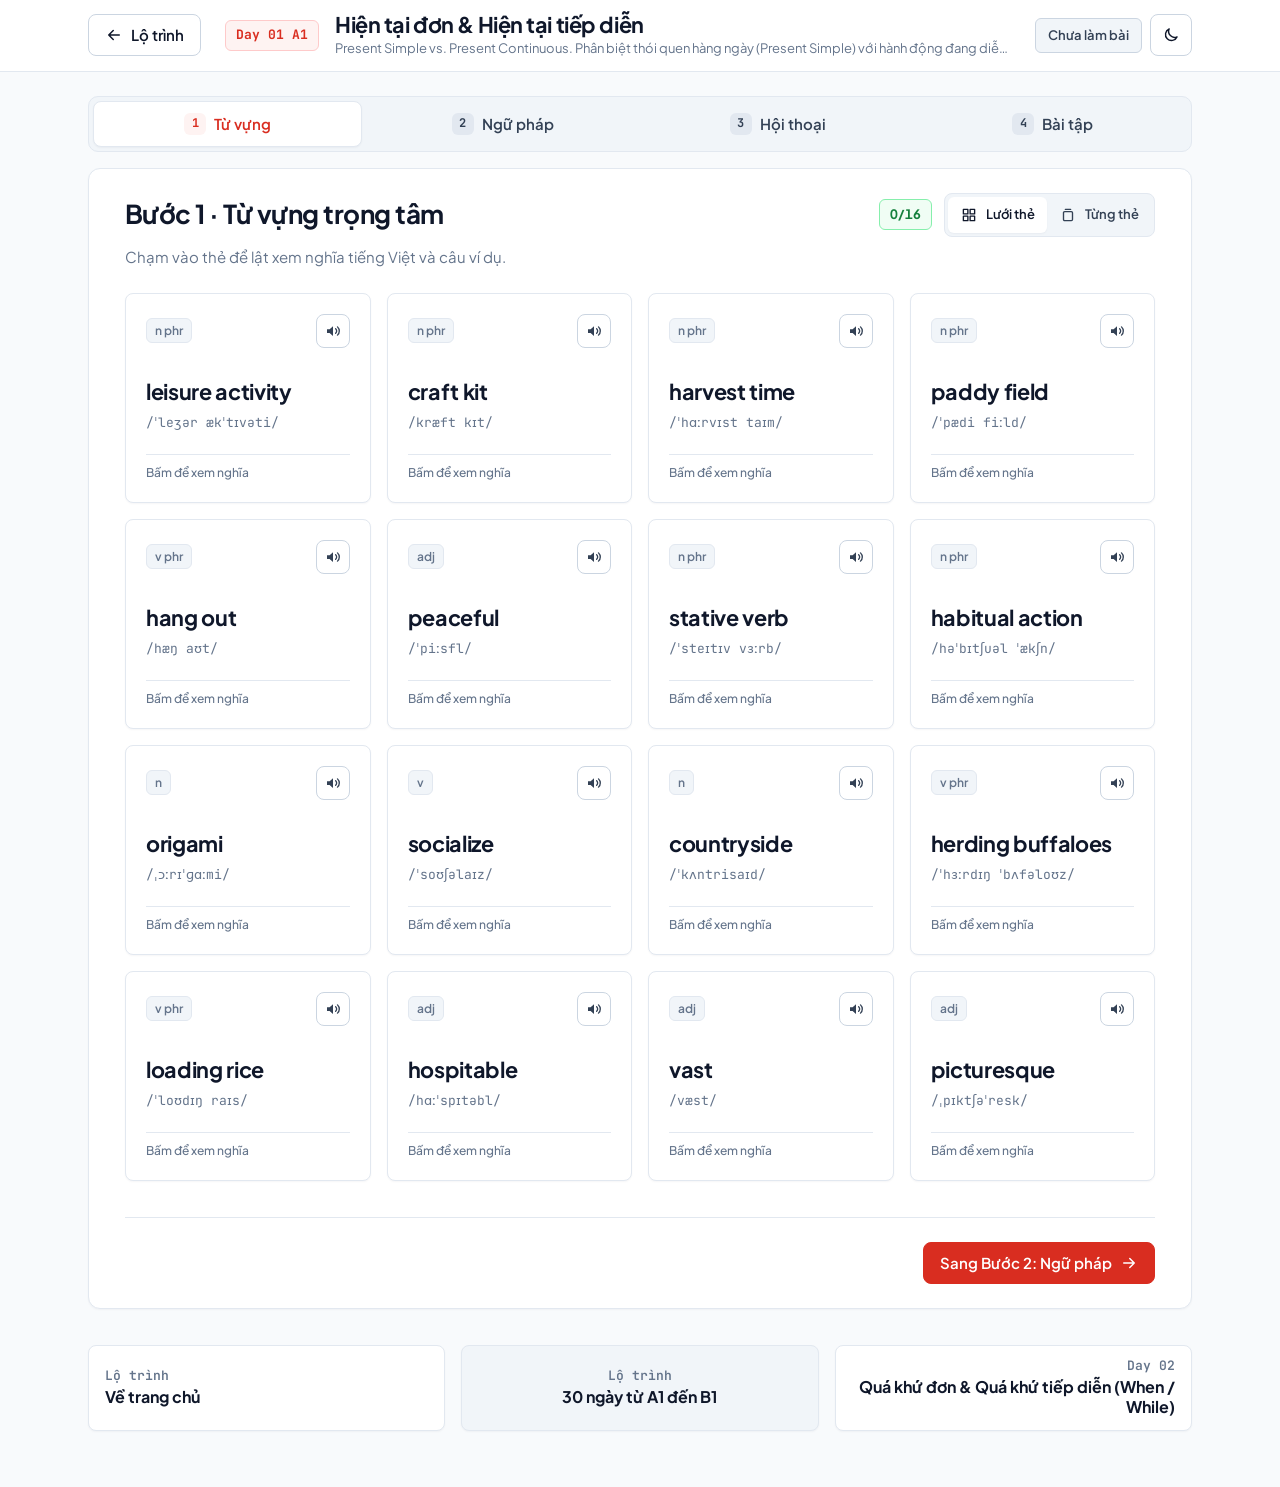
==== commit 76eec3b5: "style: redesign UI in clean DOL/ZIM academic EdTech style without AI slop" ====
--- a/lesson.html
+++ b/lesson.html
@@ -4,13 +4,12 @@
 <meta charset="utf-8">
 <meta name="viewport" content="width=device-width, initial-scale=1">
 <title>Bài học | English Learning App</title>
-<meta name="description" content="Bài học tiếng Anh trong ngày: từ vựng, ngữ pháp, hội thoại và năm phần luyện tập.">
-<link rel="icon" type="image/svg+xml" href="data:image/svg+xml,%3Csvg xmlns=%27http://www.w3.org/2000/svg%27 viewBox=%270 0 64 64%27%3E%3Cdefs%3E%3ClinearGradient id=%27g%27 x1=%270%27 y1=%270%27 x2=%271%27 y2=%271%27%3E%3Cstop offset=%270%27 stop-color=%27%23E0674B%27/%3E%3Cstop offset=%271%27 stop-color=%27%23A93A22%27/%3E%3C/linearGradient%3E%3C/defs%3E%3Crect width=%2764%27 height=%2764%27 rx=%2716%27 fill=%27url(%23g)%27/%3E%3Cpath d=%27M20 13h25v7H28v6h14v7H28v6h17v7H20z%27 fill=%27%23fff%27/%3E%3Crect x=%2720%27 y=%2755%27 width=%2725%27 height=%273.5%27 rx=%271.75%27 fill=%27%23F2B84B%27/%3E%3C/svg%3E">
+<meta name="description" content="Bài học tiếng Anh hàng ngày theo phương pháp 4 bước: Từ vựng, Ngữ pháp trọng tâm, Hội thoại ngữ cảnh và Bài tập thực hành.">
+<link rel="icon" type="image/svg+xml" href="data:image/svg+xml,%3Csvg xmlns=%27http://www.w3.org/2000/svg%27 viewBox=%270 0 64 64%27%3E%3Crect width=%2764%27 height=%2764%27 rx=%278%27 fill=%27%23D92D20%27/%3E%3Ctext x=%2732%27 y=%2745%27 text-anchor=%27middle%27 font-family=%27system-ui,-apple-system,sans-serif%27 font-size=%2738%27 font-weight=%27700%27 fill=%27%23FFFFFF%27%3EE%3C/text%3E%3C/svg%3E">
 <link rel="manifest" href="manifest.json">
-<meta name="theme-color" content="#C84B31">
 <link rel="preconnect" href="https://fonts.googleapis.com">
 <link rel="preconnect" href="https://fonts.gstatic.com" crossorigin>
-<link href="https://fonts.googleapis.com/css2?family=JetBrains+Mono:wght@400;500;600&family=Lora:ital,wght@0,400;0,500;0,600;0,700;1,400;1,500&family=Plus+Jakarta+Sans:wght@400;500;600;700;800&display=swap" rel="stylesheet">
+<link href="https://fonts.googleapis.com/css2?family=JetBrains+Mono:wght@400;500;600&family=Plus+Jakarta+Sans:wght@400;500;600;700&display=swap" rel="stylesheet">
 <link rel="stylesheet" href="assets/style.css">
 <script>
 (function () {
@@ -40,7 +39,7 @@
   <symbol id="i-translate" viewBox="0 0 24 24"><path d="M4 6h9M8.5 4v2M6 6c.8 3.2 3 5.4 6 6.5M11 6c-.8 3.2-3 5.4-6.2 6.5M12.5 20l4-9 4 9M14 17h5" fill="none" stroke="currentColor" stroke-width="1.7" stroke-linecap="round" stroke-linejoin="round"/></symbol>
 </svg>
 
-<a class="skip-link" href="#main">Bỏ qua, vào nội dung chính</a>
+<a class="skip-link" href="#main">Chuyển đến nội dung chính</a>
 
 <header class="topbar topbar-lesson">
   <div class="topbar-inner">
@@ -52,14 +51,14 @@
     <div class="lesson-id">
       <span class="lesson-badge" id="lesson-meta-badge">Day 01 A1</span>
       <div class="lesson-heading">
-        <h1 class="lesson-title" id="lesson-title">Đang mở bài học</h1>
+        <h1 class="lesson-title" id="lesson-title">Đang mở bài học...</h1>
         <p class="lesson-sub" id="lesson-sub"></p>
       </div>
     </div>
 
     <div class="toolbar">
       <span class="score-badge" id="lesson-score-badge" role="status">Chưa làm bài</span>
-      <button class="btn btn-icon" id="theme-toggle" type="button" aria-label="Chuyển giao diện sáng và tối" aria-pressed="false">
+      <button class="btn btn-icon" id="theme-toggle" type="button" aria-label="Chuyển chế độ giao diện Sáng / Tối" aria-pressed="false">
         <svg class="icon icon-moon" aria-hidden="true"><use href="#i-moon"/></svg>
         <svg class="icon icon-sun" aria-hidden="true"><use href="#i-sun"/></svg>
       </button>
@@ -69,7 +68,7 @@
 
 <main id="main" class="container container-lesson">
 
-  <noscript><p class="notice">Trang này cần JavaScript để hiển thị bài học và lưu tiến độ.</p></noscript>
+  <noscript><p class="notice">Trang này cần bật JavaScript để hiển thị bài học và chấm điểm bài tập.</p></noscript>
 
   <div class="tabs" id="lesson-tabs" role="tablist" aria-label="Bốn bước của bài học">
     <button class="tab is-active" type="button" role="tab" data-tab="vocab" id="tabbtn-vocab" aria-controls="tab-vocab" aria-selected="true">
@@ -91,7 +90,7 @@
     <!-- 1. Vocabulary -->
     <section class="panel" id="tab-vocab" role="tabpanel" aria-labelledby="tabbtn-vocab">
       <div class="panel-head">
-        <h2 class="panel-title">Từ vựng của ngày</h2>
+        <h2 class="panel-title">Bước 1 · Từ vựng trọng tâm</h2>
         <div class="panel-tools">
           <p class="mastered" id="vocab-mastered-count" aria-live="polite">0 đã thuộc</p>
           <div class="segmented" role="group" aria-label="Cách xem từ vựng">
@@ -111,7 +110,7 @@
       <div class="vocab-deck" id="vocab-deck" hidden></div>
       <div class="panel-foot">
         <button class="btn btn-primary" type="button" data-next-tab="grammar">
-          <span class="btn-label">Bước tiếp theo</span>
+          <span class="btn-label">Sang Bước 2: Ngữ pháp</span>
           <svg class="icon" aria-hidden="true"><use href="#i-arrow-right"/></svg>
         </button>
       </div>
@@ -124,21 +123,21 @@
       </div>
       <div class="grammar-layout">
         <div class="grammar-main">
-          <h3 class="block-title">Công thức</h3>
+          <h3 class="block-title">Cấu trúc &amp; Cách dùng</h3>
           <div class="grammar-explanation" id="grammar-explanation"></div>
           <h3 class="block-title">Ví dụ trong ngữ cảnh</h3>
           <ul class="example-list" id="grammar-examples"></ul>
         </div>
         <aside class="grammar-side">
-          <h3 class="block-title">Lỗi thường gặp</h3>
+          <h3 class="block-title">Lỗi thường gặp (Sai vs Đúng)</h3>
           <div class="mistake" id="grammar-mistake"></div>
-          <h3 class="block-title">Mẹo nhớ</h3>
+          <h3 class="block-title">Mẹo ghi nhớ nhanh</h3>
           <div class="tip" id="grammar-tip"></div>
         </aside>
       </div>
       <div class="panel-foot">
         <button class="btn btn-primary" type="button" data-next-tab="dialogue">
-          <span class="btn-label">Bước tiếp theo</span>
+          <span class="btn-label">Sang Bước 3: Hội thoại</span>
           <svg class="icon" aria-hidden="true"><use href="#i-arrow-right"/></svg>
         </button>
       </div>
@@ -160,10 +159,10 @@
         </div>
       </div>
       <div class="dialogue-lines" id="dialogue-lines"></div>
-      <p class="empty" id="dialogue-empty" hidden>Ngày này là bài thi nên không có hội thoại. Chuyển sang phần bài tập.</p>
+      <p class="empty" id="dialogue-empty" hidden>Ngày này là bài thi cột mốc nên không có hội thoại. Hãy chuyển sang phần bài tập.</p>
       <div class="panel-foot">
         <button class="btn btn-primary" type="button" data-next-tab="practice">
-          <span class="btn-label">Bước tiếp theo</span>
+          <span class="btn-label">Sang Bước 4: Bài tập</span>
           <svg class="icon" aria-hidden="true"><use href="#i-arrow-right"/></svg>
         </button>
       </div>
@@ -177,23 +176,23 @@
       </div>
 
       <div class="ex-block" id="ex-block-mc">
-        <h3 class="ex-title">Phần 1. Trắc nghiệm</h3>
+        <h3 class="ex-title">Phần 1 · Trắc nghiệm chọn đáp án đúng</h3>
         <div class="ex-body" id="eng-mc"></div>
       </div>
       <div class="ex-block" id="ex-block-fill">
-        <h3 class="ex-title">Phần 2. Chia động từ và điền chỗ trống</h3>
+        <h3 class="ex-title">Phần 2 · Chia động từ và điền vào chỗ trống</h3>
         <div class="ex-body" id="eng-fill"></div>
       </div>
       <div class="ex-block" id="ex-block-build">
-        <h3 class="ex-title">Phần 3. Sắp xếp câu</h3>
+        <h3 class="ex-title">Phần 3 · Sắp xếp từ thành câu hoàn chỉnh</h3>
         <div class="ex-body" id="eng-build"></div>
       </div>
       <div class="ex-block" id="ex-block-transform">
-        <h3 class="ex-title">Phần 4. Viết lại câu</h3>
+        <h3 class="ex-title">Phần 4 · Viết lại câu giữ nguyên nghĩa</h3>
         <div class="ex-body" id="eng-transform"></div>
       </div>
       <div class="ex-block" id="ex-block-review">
-        <h3 class="ex-title">Phần 5. Ôn tập ngắt quãng</h3>
+        <h3 class="ex-title">Phần 5 · Ôn tập ngắt quãng tích lũy</h3>
         <div class="ex-body" id="eng-review"></div>
       </div>
 
--- a/assets/style.css
+++ b/assets/style.css
@@ -1,918 +1,2701 @@
-/* English Learning App · "Editorial Workbook Studio" design system
- *
- * Warm ivory paper (light) / obsidian slate (dark), terracotta primary, emerald for correct,
- * amber for milestones, one colour per CEFR level. Type: Lora (display), Plus Jakarta Sans (UI),
- * JetBrains Mono (IPA, numerals, formulas). Icons come from the inline SVG sprite.
- * Theme is [data-theme="dark"] on <html>. Never edit class names that assets/*.js render.
+/* English Learning App — Clean Academic Study Portal (DOL English / ZIM Academy inspired)
+ * Crisp typography, flat structured surfaces, high-contrast ink, purposeful academic crimson accent.
  */
 
-/* ============================================================
-   1. Tokens
-   ============================================================ */
 :root {
-  --space-3xs: 2px; --space-2xs: 4px; --space-xs: 8px; --space-sm: 12px; --space-md: 16px; --space-lg: 24px; --space-xl: 40px; --space-2xl: 64px; --space-3xl: 96px;
-  --text-xs: 0.8125rem; --text-sm: 0.9375rem; --text-md: 1rem; --text-lg: 1.1875rem; --text-xl: 1.5rem; --text-2xl: 1.875rem;
-  --text-title: clamp(1.75rem, 2.2vw + 1rem, 2.6rem); --text-display: clamp(5rem, 10vw, 8rem);
+  --space-3xs: 2px;
+  --space-2xs: 4px;
+  --space-xs: 8px;
+  --space-sm: 12px;
+  --space-md: 16px;
+  --space-lg: 24px;
+  --space-xl: 36px;
+  --space-2xl: 56px;
+  --space-3xl: 72px;
+
+  --text-xs: 0.8125rem;
+  --text-sm: 0.9375rem;
+  --text-md: 1rem;
+  --text-lg: 1.125rem;
+  --text-xl: 1.35rem;
+  --text-2xl: 1.625rem;
+  --text-title: clamp(1.5rem, 1.8vw + 1rem, 2.125rem);
+  --text-display: clamp(3.25rem, 6vw, 4.75rem);
+
+  --dur-micro: 120ms;
+  --dur-short: 180ms;
   --ease-out: cubic-bezier(0.16, 1, 0.3, 1);
-  --ease-flip: cubic-bezier(0.22, 1, 0.36, 1);
-  --dur-micro: 140ms; --dur-short: 220ms; --dur-long: 700ms;
-  --container: 1160px; --gutter: 32px;
-  --topbar-h: 72px;
-  --z-sticky: 200; --z-sticky-nav: 300; --z-modal: 400;
-
-  /* surfaces */
-  --color-paper: #FAF7F2; --color-paper-2: #F3EEE4; --color-card: #FFFFFF; --color-card-2: #FFFDF9;
-  --color-ink: #1B1814; --color-ink-2: #433D34; --color-muted: #70685A;
-  --color-rule: #E8E1D5; --color-rule-strong: #D3C9B6;
-  --color-glass: rgba(250, 247, 242, 0.78);
-
-  /* brand + semantic */
-  --color-accent: #C84B31; --color-accent-2: #A93A22; --color-accent-hover: #AF3E26; --color-accent-ink: #FFFFFF; --color-accent-soft: #FBE9E2;
-  --color-correct: #1F7A54; --color-correct-soft: #E3F2EA;
-  --color-wrong: #B42318; --color-wrong-soft: #FBE7E4;
-  --color-amber: #C67D15; --color-amber-soft: #FBF0D9; --color-amber-ink: #7A4A06;
-  --color-highlight: #FBEBB5;
-  --color-focus: #C84B31;
-  --color-scrim: rgba(27, 24, 20, 0.42);
-  --eng-primary: var(--color-accent);
-
-  /* CEFR palette */
-  --cefr-a1: #1F7A54; --cefr-a1-soft: #E3F2EA;
-  --cefr-a2: #2859C5; --cefr-a2-soft: #E6EDFB;
-  --cefr-a2p: #6D45C9; --cefr-a2p-soft: #EEE8FB;
-  --cefr-b1: #B8521E; --cefr-b1-soft: #FBEADF;
-
-  /* elevation */
-  --shadow-xs: 0 1px 2px rgba(60, 40, 15, 0.06);
-  --shadow-sm: 0 1px 2px rgba(60, 40, 15, 0.06), 0 4px 12px -4px rgba(60, 40, 15, 0.10);
-  --shadow-md: 0 2px 4px rgba(60, 40, 15, 0.05), 0 12px 28px -10px rgba(60, 40, 15, 0.18);
-  --shadow-lg: 0 4px 8px rgba(60, 40, 15, 0.05), 0 24px 56px -16px rgba(60, 40, 15, 0.28);
-  --shadow-sheet: var(--shadow-md);
-  --shadow-accent: 0 1px 0 rgba(255, 255, 255, 0.25) inset, 0 8px 20px -6px rgba(200, 75, 49, 0.55);
-
-  --font-display: "Lora", "Newsreader", "Iowan Old Style", Georgia, serif;
-  --font-body: "Plus Jakarta Sans", ui-sans-serif, system-ui, "Segoe UI", sans-serif;
-  --font-mono: "JetBrains Mono", ui-monospace, "SFMono-Regular", Consolas, monospace;
-
-  --radius: 10px; --radius-sm: 8px; --radius-lg: 16px; --radius-sheet: 20px; --radius-pill: 999px;
+
+  --container: 1160px;
+  --gutter: 28px;
+  --z-sticky: 200;
+  --z-sticky-nav: 300;
+  --z-modal: 400;
+
+  /* Light Mode (Default) */
+  --color-paper: #F8FAFC;
+  --color-paper-2: #F1F5F9;
+  --color-card: #FFFFFF;
+  --color-ink: #0F172A;
+  --color-ink-2: #334155;
+  --color-muted: #64748B;
+  --color-rule: #E2E8F0;
+  --color-rule-strong: #CBD5E1;
+
+  --color-accent: #D92D20;
+  --color-accent-hover: #B42318;
+  --color-accent-ink: #FFFFFF;
+  --color-accent-soft: #FEF3F2;
+  --color-accent-border: #FECACA;
+
+  --color-correct: #15803D;
+  --color-correct-soft: #F0FDF4;
+  --color-correct-border: #86EFAC;
+
+  --color-wrong: #B91C1C;
+  --color-wrong-soft: #FEF2F2;
+  --color-wrong-border: #FECACA;
+
+  --color-amber: #B45309;
+  --color-amber-soft: #FFFBEB;
+  --color-amber-border: #FCD34D;
+
+  --color-highlight: #FEF08A;
+  --color-focus: #0F172A;
+  --color-scrim: rgba(15, 23, 42, 0.5);
+
+  --shadow-card: 0 1px 2px rgba(15, 23, 42, 0.04);
+  --shadow-hover: 0 4px 12px rgba(15, 23, 42, 0.06);
+  --shadow-sheet: 0 10px 28px rgba(15, 23, 42, 0.12);
+
+  --font-body: "Plus Jakarta Sans", -apple-system, BlinkMacSystemFont, "Segoe UI", Roboto, sans-serif;
+  --font-display: var(--font-body);
+  --font-mono: "JetBrains Mono", ui-monospace, Consolas, monospace;
+
+  --radius: 8px;
+  --radius-sheet: 12px;
+  --radius-tag: 6px;
   color-scheme: light;
 }
 
 [data-theme="dark"] {
-  --color-paper: #0F141C; --color-paper-2: #141B26; --color-card: #171E29; --color-card-2: #1B2431;
-  --color-ink: #EEF1F6; --color-ink-2: #CBD2DE; --color-muted: #94A0B4;
-  --color-rule: #222B3A; --color-rule-strong: #34415A;
-  --color-glass: rgba(15, 20, 28, 0.74);
-
-  --color-accent: #E5694D; --color-accent-2: #C84B31; --color-accent-hover: #F07F65; --color-accent-ink: #1A0D09; --color-accent-soft: #34201C;
-  --color-correct: #4CC38A; --color-correct-soft: #12281F;
-  --color-wrong: #F2877E; --color-wrong-soft: #321C1C;
-  --color-amber: #E9A23B; --color-amber-soft: #2E2411; --color-amber-ink: #F3C77E;
-  --color-highlight: #3B3416;
-  --color-focus: #F0866D;
-  --color-scrim: rgba(3, 6, 12, 0.66);
-
-  --cefr-a1: #4CC38A; --cefr-a1-soft: #12281F;
-  --cefr-a2: #7EA2F5; --cefr-a2-soft: #16213A;
-  --cefr-a2p: #B297F2; --cefr-a2p-soft: #231C3D;
-  --cefr-b1: #F0A06B; --cefr-b1-soft: #33211A;
-
-  --shadow-xs: 0 1px 2px rgba(0, 0, 0, 0.4);
-  --shadow-sm: 0 1px 2px rgba(0, 0, 0, 0.4), 0 4px 12px -4px rgba(0, 0, 0, 0.55);
-  --shadow-md: 0 2px 4px rgba(0, 0, 0, 0.35), 0 12px 28px -10px rgba(0, 0, 0, 0.7);
-  --shadow-lg: 0 4px 8px rgba(0, 0, 0, 0.4), 0 24px 56px -16px rgba(0, 0, 0, 0.85);
-  --shadow-accent: 0 1px 0 rgba(255, 255, 255, 0.18) inset, 0 8px 22px -6px rgba(229, 105, 77, 0.5);
+  --color-paper: #0B0F17;
+  --color-paper-2: #161E2E;
+  --color-card: #111827;
+  --color-ink: #F8FAFC;
+  --color-ink-2: #CBD5E1;
+  --color-muted: #94A3B8;
+  --color-rule: #1E293B;
+  --color-rule-strong: #334155;
+
+  --color-accent: #F04438;
+  --color-accent-hover: #D92D20;
+  --color-accent-ink: #FFFFFF;
+  --color-accent-soft: #2A1215;
+  --color-accent-border: #7F1D1D;
+
+  --color-correct: #4ADE80;
+  --color-correct-soft: #052E16;
+  --color-correct-border: #166534;
+
+  --color-wrong: #F87171;
+  --color-wrong-soft: #2C0B0E;
+  --color-wrong-border: #7F1D1D;
+
+  --color-amber: #FBBF24;
+  --color-amber-soft: #271A05;
+  --color-amber-border: #78350F;
+
+  --color-highlight: #422006;
+  --color-focus: #F8FAFC;
+  --color-scrim: rgba(0, 0, 0, 0.72);
+
+  --shadow-card: 0 1px 2px rgba(0, 0, 0, 0.25);
+  --shadow-hover: 0 4px 12px rgba(0, 0, 0, 0.4);
+  --shadow-sheet: 0 12px 32px rgba(0, 0, 0, 0.55);
   color-scheme: dark;
 }
 
-/* CEFR colour scoping: any element carrying a level sets --cefr / --cefr-soft for itself and its children */
-[data-cefr="A1"], .stage[data-stage="1"] { --cefr: var(--cefr-a1); --cefr-soft: var(--cefr-a1-soft); }
-[data-cefr="A2"], .stage[data-stage="2"] { --cefr: var(--cefr-a2); --cefr-soft: var(--cefr-a2-soft); }
-[data-cefr="A2+"], .stage[data-stage="3"] { --cefr: var(--cefr-a2p); --cefr-soft: var(--cefr-a2p-soft); }
-[data-cefr="B1"], .stage[data-stage="4"] { --cefr: var(--cefr-b1); --cefr-soft: var(--cefr-b1-soft); }
-.today:has(#today-cefr[data-cefr="A1"]) { --cefr: var(--cefr-a1); }
-.today:has(#today-cefr[data-cefr="A2"]) { --cefr: var(--cefr-a2); }
-.today:has(#today-cefr[data-cefr="A2+"]) { --cefr: var(--cefr-a2p); }
-.today:has(#today-cefr[data-cefr="B1"]) { --cefr: var(--cefr-b1); }
-
-/* ============================================================
-   2. Base
-   ============================================================ */
-*, *::before, *::after { box-sizing: border-box; }
-html, body { overflow-x: clip; }
-html { scroll-padding-top: calc(var(--topbar-h) + 24px); scrollbar-color: var(--color-rule-strong) var(--color-paper); }
+/* ---------- Base & Reset ---------- */
+*, *::before, *::after {
+  box-sizing: border-box;
+}
+
+html, body {
+  overflow-x: clip;
+}
+
+html {
+  scroll-padding-top: 84px;
+  scrollbar-color: var(--color-rule-strong) var(--color-paper);
+}
+
 body {
-  margin: 0; min-height: 100dvh; background-color: var(--color-paper); color: var(--color-ink);
-  background-image: radial-gradient(900px 420px at 88% -80px, rgba(200, 75, 49, 0.07), transparent 70%), radial-gradient(700px 400px at -5% 12%, rgba(198, 125, 21, 0.05), transparent 70%);
-  background-repeat: no-repeat;
-  font-family: var(--font-body); font-size: var(--text-md); line-height: 1.6; -webkit-font-smoothing: antialiased; caret-color: var(--color-accent);
-}
-[data-theme="dark"] body {
-  background-image: radial-gradient(900px 420px at 88% -80px, rgba(229, 105, 77, 0.10), transparent 70%), radial-gradient(700px 400px at -5% 12%, rgba(126, 162, 245, 0.07), transparent 70%);
-}
-::selection { background: var(--color-accent-soft); color: var(--color-ink); }
-:focus-visible { outline: 2px solid var(--color-focus); outline-offset: 2px; }
-a { color: inherit; text-decoration-thickness: 1px; text-underline-offset: 0.16em; }
-h1, h2, h3 { margin: 0; font-family: var(--font-display); font-weight: 600; font-synthesis: none; letter-spacing: -0.015em; line-height: 1.15; color: var(--color-ink); overflow-wrap: break-word; min-width: 0; text-wrap: balance; }
-p, ul, ol, dl, dd { margin: 0; }
-ul, ol { padding: 0; list-style: none; }
-p { text-wrap: pretty; }
-button, input, select, textarea { font: inherit; color: inherit; }
-svg { display: block; }
-[hidden] { display: none !important; }
-.container { width: 100%; max-width: var(--container); margin-inline: auto; padding-inline: var(--gutter); }
-.sr-only, .visually-hidden { position: absolute; width: 1px; height: 1px; overflow: hidden; clip-path: inset(50%); white-space: nowrap; }
-.sprite { position: absolute; width: 0; height: 0; overflow: hidden; }
-.icon { width: 20px; height: 20px; flex: none; }
-.spacer { flex: 1; }
-.num, .figure { font-variant-numeric: tabular-nums; }
-.skip-link { position: absolute; left: var(--space-md); top: -80px; z-index: var(--z-modal); padding: var(--space-xs) var(--space-md); background: var(--color-ink); color: var(--color-paper); border-radius: var(--radius); }
-.skip-link:focus-visible { top: var(--space-md); }
-.notice { margin-top: var(--space-lg); padding: var(--space-md); border: 1px solid var(--color-wrong); background: var(--color-wrong-soft); border-radius: var(--radius); }
-
-/* ============================================================
-   3. Controls
-   ============================================================ */
+  margin: 0;
+  min-height: 100dvh;
+  background: var(--color-paper);
+  color: var(--color-ink);
+  font-family: var(--font-body);
+  font-size: var(--text-md);
+  line-height: 1.6;
+  -webkit-font-smoothing: antialiased;
+  caret-color: var(--color-accent);
+}
+
+.page-desk,
+.page-lesson {
+  background: var(--color-paper);
+}
+
+::selection {
+  background: var(--color-accent-soft);
+  color: var(--color-ink);
+}
+
+:focus-visible {
+  outline: 2px solid var(--color-focus);
+  outline-offset: 2px;
+}
+
+a {
+  color: inherit;
+  text-decoration-thickness: 1px;
+  text-underline-offset: 0.18em;
+}
+
+h1, h2, h3, h4 {
+  margin: 0;
+  font-family: var(--font-display);
+  font-weight: 700;
+  letter-spacing: -0.02em;
+  line-height: 1.25;
+  color: var(--color-ink);
+  overflow-wrap: break-word;
+  min-width: 0;
+}
+
+p, ul, ol, dl, dd {
+  margin: 0;
+}
+
+ul, ol {
+  padding: 0;
+  list-style: none;
+}
+
+button, input, select, textarea {
+  font: inherit;
+  color: inherit;
+}
+
+svg {
+  display: block;
+}
+
+[hidden] {
+  display: none !important;
+}
+
+.container {
+  width: 100%;
+  max-width: var(--container);
+  margin-inline: auto;
+  padding-inline: var(--gutter);
+}
+
+.sr-only, .visually-hidden {
+  position: absolute;
+  width: 1px;
+  height: 1px;
+  overflow: hidden;
+  clip-path: inset(50%);
+  white-space: nowrap;
+}
+
+.sprite {
+  position: absolute;
+  width: 0;
+  height: 0;
+  overflow: hidden;
+}
+
+.icon {
+  width: 18px;
+  height: 18px;
+  flex: none;
+}
+
+.spacer {
+  flex: 1;
+}
+
+.num, .figure {
+  font-variant-numeric: tabular-nums;
+}
+
+.skip-link {
+  position: absolute;
+  left: var(--space-md);
+  top: -80px;
+  z-index: var(--z-modal);
+  padding: var(--space-xs) var(--space-md);
+  background: var(--color-ink);
+  color: var(--color-paper);
+  border-radius: var(--radius);
+  font-weight: 600;
+}
+
+.skip-link:focus-visible {
+  top: var(--space-md);
+}
+
+.notice {
+  margin-top: var(--space-lg);
+  padding: var(--space-md);
+  border: 1px solid var(--color-wrong-border);
+  background: var(--color-wrong-soft);
+  color: var(--color-wrong);
+  border-radius: var(--radius);
+  font-weight: 500;
+}
+
+/* ---------- Controls & Inputs ---------- */
 .btn {
-  position: relative; display: inline-flex; align-items: center; justify-content: center; gap: var(--space-xs);
-  min-height: 44px; padding: 0 var(--space-md); border: 1px solid var(--color-rule-strong); border-radius: var(--radius);
-  background: var(--color-card); color: var(--color-ink); box-shadow: var(--shadow-xs);
-  font-weight: 600; font-size: var(--text-sm); line-height: 1.2; text-decoration: none; cursor: pointer; user-select: none;
-  transition: background-color var(--dur-micro) var(--ease-out), border-color var(--dur-micro) var(--ease-out), box-shadow var(--dur-short) var(--ease-out), transform var(--dur-micro) var(--ease-out), color var(--dur-micro) var(--ease-out);
-}
-.btn:hover { background: var(--color-paper-2); border-color: var(--color-ink-2); transform: translateY(-1px); box-shadow: var(--shadow-sm); }
-.btn:active { transform: translateY(0); box-shadow: none; }
-.btn:disabled, .btn[aria-disabled="true"] { background: var(--color-paper-2); color: var(--color-muted); border-color: var(--color-rule); box-shadow: none; cursor: not-allowed; transform: none; opacity: 0.7; }
-.btn[aria-pressed="true"]:not(.btn-primary) { background: var(--color-accent-soft); border-color: var(--color-accent); color: var(--color-accent); }
-.btn .icon { transition: transform var(--dur-short) var(--ease-out); }
+  display: inline-flex;
+  align-items: center;
+  justify-content: center;
+  gap: var(--space-xs);
+  min-height: 42px;
+  padding: 0 var(--space-md);
+  border: 1px solid var(--color-rule-strong);
+  border-radius: var(--radius);
+  background: var(--color-card);
+  color: var(--color-ink);
+  font-weight: 600;
+  font-size: var(--text-sm);
+  line-height: 1.2;
+  text-decoration: none;
+  cursor: pointer;
+  transition: background-color var(--dur-micro) var(--ease-out), border-color var(--dur-micro) var(--ease-out), color var(--dur-micro) var(--ease-out);
+}
+
+.btn:hover {
+  background: var(--color-paper-2);
+  border-color: var(--color-ink-2);
+}
+
+.btn:disabled,
+.btn[aria-disabled="true"] {
+  background: var(--color-paper-2);
+  color: var(--color-muted);
+  border-color: var(--color-rule);
+  cursor: not-allowed;
+}
+
+.btn[aria-pressed="true"]:not(.btn-primary) {
+  background: var(--color-paper-2);
+  border-color: var(--color-ink);
+  color: var(--color-ink);
+}
+
 .btn-primary {
-  background: linear-gradient(180deg, var(--color-accent) 0%, var(--color-accent-2) 100%); border-color: var(--color-accent-2); color: var(--color-accent-ink);
-  box-shadow: var(--shadow-accent);
-}
-.btn-primary:hover { background: linear-gradient(180deg, var(--color-accent-hover) 0%, var(--color-accent) 100%); border-color: var(--color-accent); transform: translateY(-2px); box-shadow: 0 1px 0 rgba(255, 255, 255, 0.3) inset, 0 14px 26px -8px rgba(200, 75, 49, 0.65); }
-.btn-primary[aria-pressed="true"] { color: var(--color-accent-ink); background: var(--color-accent-2); }
-.btn-primary:hover .icon-arrow, .btn-primary:hover .icon { transform: translateX(3px); }
-.btn-ghost { background: transparent; box-shadow: none; }
-.btn-ghost:hover { background: var(--color-card); }
-.btn-icon { width: 44px; padding: 0; }
-.btn-sm { min-height: 36px; padding: 0 var(--space-sm); font-size: var(--text-xs); }
-.btn-sm.btn-icon { width: 36px; padding: 0; }
-.btn-lg { min-height: 56px; padding: 0 28px; font-size: var(--text-md); border-radius: 14px; letter-spacing: 0.005em; }
+  background: var(--color-accent);
+  border-color: var(--color-accent);
+  color: var(--color-accent-ink);
+}
+
+.btn-primary:hover {
+  background: var(--color-accent-hover);
+  border-color: var(--color-accent-hover);
+  color: var(--color-accent-ink);
+}
+
+.btn-primary:disabled {
+  background: var(--color-rule-strong);
+  border-color: var(--color-rule-strong);
+  color: var(--color-muted);
+}
+
+.btn-ghost {
+  background: transparent;
+  border-color: var(--color-rule-strong);
+}
+
+.btn-ghost:hover {
+  background: var(--color-paper-2);
+  border-color: var(--color-ink-2);
+}
+
+.btn-icon {
+  width: 42px;
+  padding: 0;
+}
+
+.btn-sm {
+  min-height: 36px;
+  padding: 0 var(--space-sm);
+  font-size: var(--text-xs);
+}
+
+.btn-sm.btn-icon {
+  width: 36px;
+  padding: 0;
+}
+
+.btn-lg {
+  min-height: 48px;
+  padding: 0 var(--space-lg);
+  font-size: var(--text-md);
+}
 
 .input {
-  width: 100%; min-height: 44px; padding: 0 var(--space-md); border: 1px solid var(--color-rule-strong); border-radius: var(--radius);
-  background: var(--color-card); color: var(--color-ink); font-size: var(--text-md); box-shadow: var(--shadow-xs) inset;
-  transition: border-color var(--dur-micro) var(--ease-out), box-shadow var(--dur-short) var(--ease-out), background-color var(--dur-micro) var(--ease-out);
-}
-.input::placeholder { color: var(--color-muted); opacity: 0.85; }
-.input:hover { border-color: var(--color-ink-2); }
-.input:focus-visible { outline: none; border-color: var(--color-accent); box-shadow: 0 0 0 4px color-mix(in srgb, var(--color-accent) 22%, transparent); }
-.input:disabled { background: var(--color-paper-2); color: var(--color-muted); border-color: var(--color-rule); cursor: not-allowed; }
-.input-mono { font-family: var(--font-mono); font-size: var(--text-sm); }
-select.input { padding-right: var(--space-xs); cursor: pointer; }
-.field { display: grid; gap: var(--space-2xs); min-width: 0; }
-.field-label { font-size: var(--text-xs); font-weight: 600; color: var(--color-ink-2); letter-spacing: 0.02em; }
-.field-hint { font-size: var(--text-xs); color: var(--color-muted); }
-.field-search { position: relative; }
-.field-search .icon { position: absolute; left: 14px; top: 50%; translate: 0 -50%; color: var(--color-muted); pointer-events: none; width: 18px; height: 18px; }
-.field-search .input { padding-left: 42px; border-radius: var(--radius-pill); }
-.field-search:focus-within .icon { color: var(--color-accent); }
-
+  width: 100%;
+  min-height: 42px;
+  padding: 0 var(--space-sm);
+  border: 1px solid var(--color-rule-strong);
+  border-radius: var(--radius);
+  background: var(--color-card);
+  color: var(--color-ink);
+  font-size: var(--text-sm);
+  transition: border-color var(--dur-micro) var(--ease-out), box-shadow var(--dur-micro) var(--ease-out);
+}
+
+.input::placeholder {
+  color: var(--color-muted);
+}
+
+.input:hover {
+  border-color: var(--color-ink-2);
+}
+
+.input:focus-visible {
+  outline: 2px solid var(--color-focus);
+  outline-offset: 1px;
+  border-color: var(--color-ink);
+}
+
+.input:disabled {
+  background: var(--color-paper-2);
+  color: var(--color-muted);
+  border-color: var(--color-rule);
+  cursor: not-allowed;
+}
+
+.input-mono {
+  font-family: var(--font-mono);
+  font-size: var(--text-xs);
+}
+
+select.input {
+  padding-right: var(--space-xs);
+}
+
+.field {
+  display: grid;
+  gap: var(--space-2xs);
+  min-width: 0;
+}
+
+.field-label {
+  font-size: var(--text-xs);
+  font-weight: 600;
+  color: var(--color-ink-2);
+}
+
+.field-hint {
+  font-size: var(--text-xs);
+  color: var(--color-muted);
+}
+
+.field-search {
+  position: relative;
+}
+
+.field-search .icon {
+  position: absolute;
+  left: var(--space-sm);
+  top: 50%;
+  margin-top: -9px;
+  color: var(--color-muted);
+  pointer-events: none;
+}
+
+.field-search .input {
+  padding-left: 38px;
+}
+
+/* ---------- Shared Tags, Meters, Empty ---------- */
 .cefr-tag {
-  display: inline-flex; align-items: center; padding: 1px 10px; border: 1px solid color-mix(in srgb, var(--cefr, var(--color-ink-2)) 35%, transparent); border-radius: var(--radius-pill);
-  font-size: 0.75rem; font-weight: 700; letter-spacing: 0.04em; line-height: 1.7; font-variant-numeric: tabular-nums;
-  color: var(--cefr, var(--color-ink-2)); background: var(--cefr-soft, var(--color-paper-2)); white-space: nowrap;
-}
-
-.meter { display: block; height: 8px; border-radius: var(--radius-pill); background: var(--color-rule); overflow: hidden; box-shadow: 0 1px 2px rgba(0, 0, 0, 0.06) inset; }
-.meter-fill { display: block; height: 100%; width: 0; background: linear-gradient(90deg, var(--color-accent), var(--color-amber)); border-radius: var(--radius-pill); transition: width 600ms var(--ease-out); }
-
-.empty { padding: var(--space-xl) var(--space-md); text-align: center; color: var(--color-muted); border: 1.5px dashed var(--color-rule-strong); border-radius: var(--radius-lg); background: color-mix(in srgb, var(--color-card) 60%, transparent); }
-
-/* ============================================================
-   4. Top bar (glass)
-   ============================================================ */
+  display: inline-flex;
+  align-items: center;
+  padding: 2px 8px;
+  border: 1px solid var(--color-rule-strong);
+  border-radius: var(--radius-tag);
+  font-family: var(--font-mono);
+  font-size: 0.75rem;
+  font-weight: 600;
+  line-height: 1.5;
+  font-variant-numeric: tabular-nums;
+  color: var(--color-ink-2);
+  background: var(--color-paper-2);
+  white-space: nowrap;
+}
+
+.vocab-day {
+  margin-left: auto;
+  color: var(--color-muted);
+  border-color: var(--color-rule);
+  background: var(--color-paper);
+}
+
+.meter {
+  display: block;
+  height: 8px;
+  border-radius: var(--radius-tag);
+  background: var(--color-rule);
+  overflow: hidden;
+}
+
+.meter-fill {
+  display: block;
+  height: 100%;
+  width: 0;
+  background: var(--color-accent);
+  border-radius: var(--radius-tag);
+  transition: width var(--dur-short) var(--ease-out);
+}
+
+.empty {
+  padding: var(--space-xl) var(--space-md);
+  text-align: center;
+  color: var(--color-muted);
+  background: var(--color-card);
+  border: 1px dashed var(--color-rule-strong);
+  border-radius: var(--radius);
+}
+
+/* ---------- Topbar ---------- */
 .topbar {
-  position: sticky; top: 0; z-index: var(--z-sticky-nav);
-  background: var(--color-glass); border-bottom: 1px solid var(--color-rule);
-  -webkit-backdrop-filter: blur(16px) saturate(1.5); backdrop-filter: blur(16px) saturate(1.5);
-  box-shadow: 0 1px 0 rgba(255, 255, 255, 0.4) inset, 0 6px 20px -14px rgba(60, 40, 15, 0.35);
-}
-[data-theme="dark"] .topbar { box-shadow: 0 1px 0 rgba(255, 255, 255, 0.04) inset, 0 8px 24px -14px rgba(0, 0, 0, 0.8); }
-.topbar-inner { display: flex; align-items: center; gap: var(--space-lg); max-width: var(--container); margin-inline: auto; padding: 0 var(--gutter); height: var(--topbar-h); }
-
-.brand { display: flex; align-items: center; gap: 12px; text-decoration: none; line-height: 1.15; margin-right: auto; min-width: 0; border-radius: var(--radius); }
-.brand-emblem {
-  position: relative; display: grid; place-items: center; flex: none; width: 42px; height: 42px; border-radius: 13px; color: #fff;
-  background: linear-gradient(145deg, #E0674B 0%, #C84B31 55%, #A93A22 100%);
-  box-shadow: 0 1px 0 rgba(255, 255, 255, 0.35) inset, 0 6px 14px -4px rgba(200, 75, 49, 0.6);
-  transition: transform var(--dur-short) var(--ease-out);
-}
-.brand-emblem svg { width: 26px; height: 26px; }
-.brand:hover .brand-emblem { transform: rotate(-6deg) scale(1.05); }
-.brand-text { display: grid; gap: 3px; min-width: 0; }
-.brand-name { font-family: var(--font-display); font-size: 1.3rem; font-weight: 700; letter-spacing: -0.02em; white-space: nowrap; }
-.brand-sub { line-height: 1.2; font-size: 0.6875rem; font-weight: 600; letter-spacing: 0.14em; text-transform: uppercase; color: var(--color-muted); white-space: nowrap; }
-
-.stats { display: flex; align-items: center; gap: var(--space-xs); }
+  position: sticky;
+  top: 0;
+  z-index: var(--z-sticky-nav);
+  background: var(--color-card);
+  border-bottom: 1px solid var(--color-rule);
+}
+
+.topbar-inner {
+  display: flex;
+  align-items: center;
+  gap: var(--space-lg);
+  max-width: var(--container);
+  margin-inline: auto;
+  padding: var(--space-sm) var(--gutter);
+  min-height: 68px;
+}
+
+.brand {
+  display: grid;
+  gap: 2px;
+  text-decoration: none;
+  line-height: 1.2;
+  margin-right: auto;
+}
+
+.brand-emblem,
+.stat-icon {
+  display: none;
+}
+
+.brand-name {
+  font-family: var(--font-display);
+  font-size: var(--text-xl);
+  font-weight: 700;
+  letter-spacing: -0.02em;
+  color: var(--color-ink);
+}
+
+.brand-sub {
+  font-size: var(--text-xs);
+  font-weight: 500;
+  color: var(--color-muted);
+}
+
+.stats {
+  display: flex;
+  align-items: stretch;
+  gap: 0;
+}
+
 .stat {
-  display: grid; grid-template-columns: auto auto; grid-template-areas: "icon value" "icon label"; column-gap: 10px; align-items: center;
-  padding: 6px 16px 6px 8px; border: 1px solid var(--color-rule); border-radius: var(--radius-pill); background: var(--color-card); box-shadow: var(--shadow-xs); min-width: 0;
-}
-.stat-icon { grid-area: icon; width: 30px; height: 30px; padding: 6px; border-radius: 50%; color: var(--color-correct); background: var(--color-correct-soft); }
-.stat-streak .stat-icon { color: #E4570F; background: linear-gradient(145deg, #FFE7D3, #FFD2B0); box-shadow: 0 0 0 0 rgba(228, 87, 15, 0); }
-[data-theme="dark"] .stat-streak .stat-icon { color: #FF9A55; background: linear-gradient(145deg, #3A2417, #4A2A17); }
-.stat-value { grid-area: value; font-family: var(--font-mono); font-size: 1.125rem; font-weight: 600; line-height: 1.05; font-variant-numeric: tabular-nums; }
-.stat-label { grid-area: label; font-size: 0.6875rem; font-weight: 600; color: var(--color-muted); white-space: nowrap; letter-spacing: 0.02em; }
-.toolbar { display: flex; align-items: center; gap: var(--space-xs); }
-.toolbar .btn-ghost { background: var(--color-card); box-shadow: var(--shadow-xs); }
-.toolbar .btn-ghost:hover { background: var(--color-paper-2); }
-#theme-toggle .icon { transition: transform 500ms var(--ease-flip); }
-#theme-toggle:hover .icon { transform: rotate(35deg) scale(1.1); }
-.icon-sun { display: none; }
-[data-theme="dark"] .icon-sun { display: block; }
-[data-theme="dark"] .icon-moon { display: none; }
-
-/* ============================================================
-   5. Study desk: today hero
-   ============================================================ */
+  display: grid;
+  align-content: center;
+  padding: 2px var(--space-lg);
+  border-left: 1px solid var(--color-rule);
+  min-width: 0;
+}
+
+.stat-value {
+  font-family: var(--font-mono);
+  font-size: var(--text-xl);
+  font-weight: 700;
+  line-height: 1.15;
+  font-variant-numeric: tabular-nums;
+  color: var(--color-ink);
+  order: -1;
+}
+
+.stat-label {
+  font-size: var(--text-xs);
+  font-weight: 500;
+  color: var(--color-muted);
+  white-space: nowrap;
+}
+
+.toolbar {
+  display: flex;
+  align-items: center;
+  gap: var(--space-xs);
+}
+
+.icon-sun {
+  display: none;
+}
+
+[data-theme="dark"] .icon-sun {
+  display: block;
+}
+
+[data-theme="dark"] .icon-moon {
+  display: none;
+}
+
+/* ---------- Today Study Desk Card ---------- */
 .today {
-  --cefr: var(--cefr-a1);
-  position: relative; display: grid; grid-template-columns: minmax(0, 250px) minmax(0, 1fr); margin-top: var(--space-xl);
-  background: var(--color-card); border: 1px solid var(--color-rule); border-radius: var(--radius-sheet); box-shadow: var(--shadow-lg); overflow: clip;
-}
+  display: grid;
+  grid-template-columns: minmax(0, 220px) minmax(0, 1fr);
+  margin-top: var(--space-lg);
+  background: var(--color-card);
+  border: 1px solid var(--color-rule);
+  border-left: 4px solid var(--color-accent);
+  border-radius: var(--radius-sheet);
+  box-shadow: var(--shadow-card);
+  overflow: clip;
+}
+
 .today-margin {
-  position: relative; display: flex; flex-direction: column; justify-content: space-between; gap: var(--space-md); padding: var(--space-lg); min-width: 0; color: #fff; isolation: isolate;
-  background: linear-gradient(160deg, #D9573B 0%, #C84B31 45%, #9C3520 100%);
-}
-[data-theme="dark"] .today-margin { background: linear-gradient(160deg, #C84B31 0%, #A33A22 50%, #6E2414 100%); }
-.today-margin::before {
-  content: ""; position: absolute; inset: 0; z-index: -1; opacity: 0.5;
-  background: repeating-linear-gradient(0deg, transparent 0 31px, rgba(255, 255, 255, 0.09) 31px 32px), radial-gradient(260px 220px at 100% 100%, rgba(255, 220, 160, 0.35), transparent 70%);
-}
-.today-margin::after { content: ""; position: absolute; top: 0; bottom: 0; right: 18px; width: 2px; background: rgba(255, 255, 255, 0.28); z-index: -1; }
+  display: flex;
+  flex-direction: column;
+  justify-content: space-between;
+  align-items: flex-start;
+  gap: var(--space-md);
+  padding: var(--space-lg);
+  background: var(--color-paper-2);
+  border-right: 1px solid var(--color-rule);
+  min-width: 0;
+}
+
 .today-margin-label {
-  align-self: flex-start; display: inline-flex; align-items: center; gap: 8px; padding: 5px 12px 5px 10px; border-radius: var(--radius-pill);
-  background: rgba(255, 255, 255, 0.18); border: 1px solid rgba(255, 255, 255, 0.35); font-size: 0.75rem; font-weight: 700; letter-spacing: 0.04em; color: #fff;
-  -webkit-backdrop-filter: blur(6px); backdrop-filter: blur(6px);
-}
-.today-margin-label::before { content: ""; width: 7px; height: 7px; border-radius: 50%; background: #FFE08A; box-shadow: 0 0 0 3px rgba(255, 224, 138, 0.3); animation: pulse-dot 2s ease-in-out infinite; }
-@keyframes pulse-dot { 0%, 100% { box-shadow: 0 0 0 3px rgba(255, 224, 138, 0.3); } 50% { box-shadow: 0 0 0 6px rgba(255, 224, 138, 0); } }
+  font-size: var(--text-xs);
+  font-weight: 700;
+  text-transform: uppercase;
+  letter-spacing: 0.05em;
+  color: var(--color-accent);
+}
+
 .today-day {
-  font-family: var(--font-display); font-size: var(--text-display); font-weight: 600; line-height: 0.85; letter-spacing: -0.05em; font-variant-numeric: lining-nums tabular-nums;
-  color: #fff; text-shadow: 0 4px 24px rgba(80, 20, 8, 0.35); overflow-wrap: anywhere;
-}
-.today-day::before { content: "NGÀY"; display: block; margin-bottom: 10px; font-family: var(--font-body); font-size: 0.75rem; font-weight: 700; letter-spacing: 0.28em; opacity: 0.8; text-shadow: none; }
-.today-margin .cefr-tag, .today-cefr { align-self: flex-start; background: #fff; color: var(--cefr, var(--color-accent)); border-color: transparent; font-size: 0.8125rem; padding: 2px 14px; box-shadow: 0 4px 12px -2px rgba(60, 10, 0, 0.35); }
-[data-theme="dark"] .today-margin .cefr-tag, [data-theme="dark"] .today-cefr { background: #FFF6EE; color: #8A2E18; }
-.today-body { display: grid; gap: var(--space-md); padding: 36px 40px 32px; min-width: 0; align-content: start; background: radial-gradient(600px 260px at 100% 0, color-mix(in srgb, var(--color-accent) 7%, transparent), transparent 70%); }
-.today-label { display: flex; align-items: center; gap: var(--space-sm); font-size: var(--text-sm); font-weight: 600; color: var(--color-muted); }
-.today-title { font-size: var(--text-title); line-height: 1.1; }
-.today-goal { font-size: var(--text-lg); color: var(--color-ink-2); max-width: 58ch; line-height: 1.55; }
-.parts { display: grid; grid-template-columns: repeat(4, minmax(0, 1fr)); gap: var(--space-sm); margin-top: var(--space-xs); }
+  font-family: var(--font-mono);
+  font-size: var(--text-display);
+  font-weight: 700;
+  line-height: 0.95;
+  letter-spacing: -0.04em;
+  font-variant-numeric: tabular-nums;
+  color: var(--color-ink);
+  overflow-wrap: anywhere;
+}
+
+.today-cefr {
+  background: var(--color-card);
+  border-color: var(--color-rule-strong);
+  color: var(--color-ink);
+}
+
+.today-body {
+  display: grid;
+  gap: var(--space-md);
+  padding: var(--space-lg) var(--space-xl);
+  min-width: 0;
+  align-content: start;
+}
+
+.today-label {
+  display: flex;
+  align-items: center;
+  gap: var(--space-sm);
+  font-size: var(--text-sm);
+  font-weight: 600;
+  color: var(--color-muted);
+}
+
+.today-title {
+  font-size: var(--text-title);
+  font-weight: 700;
+  line-height: 1.2;
+}
+
+.today-goal {
+  font-size: var(--text-md);
+  color: var(--color-ink-2);
+  max-width: 64ch;
+  line-height: 1.6;
+}
+
+.parts {
+  display: grid;
+  grid-template-columns: repeat(4, minmax(0, 1fr));
+  gap: var(--space-sm);
+  margin-top: var(--space-2xs);
+}
+
 .parts li {
-  position: relative; display: grid; grid-template-columns: auto 1fr; column-gap: 12px; row-gap: 2px; align-items: center; min-width: 0;
-  padding: 14px; border: 1px solid var(--color-rule); border-radius: 14px; background: var(--color-paper); transition: transform var(--dur-short) var(--ease-out), border-color var(--dur-short), box-shadow var(--dur-short);
-}
-.parts li:hover { transform: translateY(-3px); border-color: var(--color-rule-strong); box-shadow: var(--shadow-sm); }
+  display: grid;
+  grid-template-columns: auto 1fr;
+  column-gap: var(--space-xs);
+  row-gap: var(--space-2xs);
+  align-items: baseline;
+  min-width: 0;
+  padding: var(--space-sm);
+  background: var(--color-paper);
+  border: 1px solid var(--color-rule);
+  border-radius: var(--radius);
+}
+
 .part-no {
-  display: grid; place-items: center; width: 34px; height: 34px; grid-row: span 2; border-radius: 11px;
-  font-family: var(--font-mono); font-size: var(--text-sm); font-weight: 600; color: var(--part-c, var(--color-accent)); background: var(--part-s, var(--color-accent-soft));
-}
-.parts li:nth-child(1) { --part-c: var(--cefr-a2); --part-s: var(--cefr-a2-soft); }
-.parts li:nth-child(2) { --part-c: var(--cefr-a2p); --part-s: var(--cefr-a2p-soft); }
-.parts li:nth-child(3) { --part-c: var(--color-amber); --part-s: var(--color-amber-soft); }
-.parts li:nth-child(4) { --part-c: var(--color-accent); --part-s: var(--color-accent-soft); }
-.part-name { font-weight: 700; font-size: var(--text-sm); line-height: 1.25; align-self: end; }
-.part-note { grid-column: 2; font-size: 0.75rem; color: var(--color-muted); line-height: 1.35; align-self: start; display: -webkit-box; -webkit-line-clamp: 2; line-clamp: 2; -webkit-box-orient: vertical; overflow: hidden; }
-.today-actions { display: flex; align-items: center; gap: var(--space-md); flex-wrap: wrap; margin-top: var(--space-xs); }
-#today-start-btn .icon { width: 22px; height: 22px; transition: transform var(--dur-short) var(--ease-out); }
-#today-start-btn:hover .icon { transform: translateX(5px); }
-.today-time { display: inline-flex; align-items: center; gap: 8px; font-size: var(--text-sm); font-weight: 500; color: var(--color-muted); }
-.today-time:not(:empty)::before { content: ""; width: 16px; height: 16px; border: 2px solid var(--color-muted); border-radius: 50%; }
-
-/* ============================================================
-   6. Roadmap
-   ============================================================ */
-.roadmap { margin-top: var(--space-2xl); }
-.roadmap-head { display: flex; align-items: flex-end; justify-content: space-between; gap: var(--space-lg); flex-wrap: wrap; }
-.section-title { font-size: var(--text-title); }
-.section-title::after { content: ""; display: block; width: 48px; height: 4px; margin-top: 10px; border-radius: 4px; background: linear-gradient(90deg, var(--color-accent), var(--color-amber)); }
-.roadmap-progress { display: flex; align-items: center; gap: var(--space-sm); padding: 8px 16px; border: 1px solid var(--color-rule); border-radius: var(--radius-pill); background: var(--color-card); box-shadow: var(--shadow-xs); font-size: var(--text-sm); font-weight: 600; color: var(--color-ink-2); font-variant-numeric: tabular-nums; }
-.roadmap-progress .meter { width: 160px; }
+  font-family: var(--font-mono);
+  font-size: var(--text-xs);
+  font-weight: 700;
+  color: var(--color-accent);
+}
+
+.part-name {
+  font-weight: 700;
+  font-size: var(--text-sm);
+  color: var(--color-ink);
+}
+
+.part-note {
+  grid-column: 1 / -1;
+  font-size: var(--text-xs);
+  color: var(--color-muted);
+  line-height: 1.4;
+}
+
+.today-actions {
+  display: flex;
+  align-items: center;
+  gap: var(--space-md);
+  flex-wrap: wrap;
+  margin-top: var(--space-2xs);
+}
+
+.today-time {
+  font-size: var(--text-sm);
+  font-weight: 500;
+  color: var(--color-muted);
+}
+
+/* ---------- 30-Day Roadmap ---------- */
+.roadmap {
+  margin-top: var(--space-2xl);
+}
+
+.roadmap-head {
+  display: flex;
+  align-items: flex-end;
+  justify-content: space-between;
+  gap: var(--space-lg);
+  flex-wrap: wrap;
+}
+
+.section-title {
+  font-size: var(--text-title);
+  font-weight: 700;
+}
+
+.roadmap-progress {
+  display: flex;
+  align-items: center;
+  gap: var(--space-sm);
+  font-size: var(--text-sm);
+  font-weight: 600;
+  color: var(--color-ink-2);
+  font-variant-numeric: tabular-nums;
+}
+
+.roadmap-progress .meter {
+  width: 160px;
+}
 
 .filter-bar {
-  position: sticky; top: calc(var(--topbar-h) + 10px); z-index: var(--z-sticky);
-  display: flex; align-items: center; justify-content: space-between; gap: var(--space-md); flex-wrap: wrap; margin-top: var(--space-lg); padding: 10px 12px;
-  background: var(--color-glass); border: 1px solid var(--color-rule); border-radius: 18px; box-shadow: var(--shadow-md);
-  -webkit-backdrop-filter: blur(14px) saturate(1.4); backdrop-filter: blur(14px) saturate(1.4);
-}
-.filters { display: flex; gap: 6px; flex-wrap: wrap; }
+  display: flex;
+  align-items: center;
+  justify-content: space-between;
+  gap: var(--space-md);
+  flex-wrap: wrap;
+  margin-top: var(--space-md);
+  padding: var(--space-sm);
+  background: var(--color-card);
+  border: 1px solid var(--color-rule);
+  border-radius: var(--radius);
+}
+
+.filters {
+  display: flex;
+  gap: var(--space-xs);
+  flex-wrap: wrap;
+}
+
 .chip {
-  min-height: 38px; padding: 0 16px; border: 1px solid transparent; border-radius: var(--radius-pill); background: transparent; color: var(--color-ink-2); font-size: var(--text-sm); font-weight: 600; cursor: pointer;
-  transition: background-color var(--dur-micro) var(--ease-out), color var(--dur-micro) var(--ease-out), transform var(--dur-micro) var(--ease-out), box-shadow var(--dur-short);
-}
-.chip:hover { background: var(--color-paper-2); color: var(--color-ink); }
-.chip:active { transform: scale(0.96); }
-.chip.is-active, .chip[aria-pressed="true"] { background: var(--color-ink); border-color: var(--color-ink); color: var(--color-paper); box-shadow: var(--shadow-sm); }
-.chip[data-stage="1"].is-active, .chip[data-stage="1"][aria-pressed="true"] { background: var(--cefr-a1); border-color: var(--cefr-a1); color: #fff; }
-.chip[data-stage="2"].is-active, .chip[data-stage="2"][aria-pressed="true"] { background: var(--cefr-a2); border-color: var(--cefr-a2); color: #fff; }
-.chip[data-stage="3"].is-active, .chip[data-stage="3"][aria-pressed="true"] { background: var(--cefr-a2p); border-color: var(--cefr-a2p); color: #fff; }
-.chip[data-stage="4"].is-active, .chip[data-stage="4"][aria-pressed="true"] { background: var(--cefr-b1); border-color: var(--cefr-b1); color: #fff; }
-.chip[data-stage="exam"].is-active, .chip[data-stage="exam"][aria-pressed="true"] { background: var(--color-amber); border-color: var(--color-amber); color: #2B1A02; }
-.chip[data-stage="completed"].is-active, .chip[data-stage="completed"][aria-pressed="true"] { background: var(--color-correct); border-color: var(--color-correct); color: #fff; }
-[data-theme="dark"] .chip[data-stage]:not([data-stage="all"]).is-active, [data-theme="dark"] .chip[data-stage]:not([data-stage="all"])[aria-pressed="true"] { color: #0F141C; }
-.chip:disabled { color: var(--color-muted); cursor: not-allowed; opacity: 0.6; }
-.filter-bar .field-search { width: min(100%, 320px); }
-.filter-bar .field-search .input { min-height: 40px; background: var(--color-paper); }
-
-#roadmap-container { margin-top: var(--space-sm); }
-.stage { margin-top: var(--space-xl); }
+  min-height: 36px;
+  padding: 0 var(--space-sm);
+  border: 1px solid var(--color-rule-strong);
+  border-radius: var(--radius-tag);
+  background: var(--color-paper);
+  color: var(--color-ink-2);
+  font-size: var(--text-xs);
+  font-weight: 600;
+  cursor: pointer;
+  transition: background-color var(--dur-micro) var(--ease-out), border-color var(--dur-micro) var(--ease-out), color var(--dur-micro) var(--ease-out);
+}
+
+.chip:hover {
+  border-color: var(--color-ink);
+  background: var(--color-paper-2);
+  color: var(--color-ink);
+}
+
+.chip.is-active,
+.chip[aria-pressed="true"] {
+  background: var(--color-ink);
+  border-color: var(--color-ink);
+  color: var(--color-card);
+}
+
+.chip:disabled {
+  background: var(--color-paper-2);
+  color: var(--color-muted);
+  border-color: var(--color-rule);
+  cursor: not-allowed;
+}
+
+.filter-bar .field-search {
+  width: min(100%, 300px);
+}
+
+#roadmap-container {
+  margin-top: var(--space-md);
+}
+
+.stage {
+  margin-top: var(--space-xl);
+}
+
 .stage-head {
-  display: flex; align-items: center; gap: var(--space-sm); flex-wrap: wrap; margin-bottom: var(--space-md); padding: 12px 16px 12px 12px;
-  border: 1px solid color-mix(in srgb, var(--cefr, var(--color-rule-strong)) 28%, var(--color-rule)); border-radius: var(--radius-lg);
-  background: linear-gradient(90deg, color-mix(in srgb, var(--cefr, var(--color-accent)) 12%, var(--color-card)) 0%, var(--color-card) 70%);
-  box-shadow: var(--shadow-xs);
-}
-.stage-head::before {
-  content: ""; flex: none; width: 46px; height: 46px; border-radius: 14px; display: grid; place-items: center;
-  font-family: var(--font-mono); font-size: 0.9rem; font-weight: 700; color: #fff; background: var(--cefr, var(--color-ink));
-  box-shadow: 0 1px 0 rgba(255, 255, 255, 0.3) inset, 0 6px 14px -6px var(--cefr, rgba(0, 0, 0, 0.5));
-}
-.stage[data-stage="1"] .stage-head::before { content: "A1"; }
-.stage[data-stage="2"] .stage-head::before { content: "A2"; }
-.stage[data-stage="3"] .stage-head::before { content: "A2+"; }
-.stage[data-stage="4"] .stage-head::before { content: "B1"; }
-[data-theme="dark"] .stage-head::before { color: #0F141C; }
-.stage-title { font-size: var(--text-xl); }
-.stage-range { margin-left: auto; padding: 4px 14px; border-radius: var(--radius-pill); background: var(--color-paper); border: 1px solid var(--color-rule); font-size: var(--text-xs); font-weight: 600; color: var(--color-ink-2); font-variant-numeric: tabular-nums; }
-
-.day-list { display: grid; grid-template-columns: repeat(auto-fill, minmax(min(100%, 280px), 1fr)); gap: var(--space-md); }
-.day-list > li { display: flex; min-width: 0; }
+  display: flex;
+  align-items: center;
+  justify-content: space-between;
+  gap: var(--space-sm);
+  flex-wrap: wrap;
+  padding-bottom: var(--space-sm);
+  border-bottom: 2px solid var(--color-ink);
+  margin-bottom: var(--space-md);
+}
+
+.stage-title {
+  font-size: var(--text-xl);
+  font-weight: 700;
+}
+
+.stage-range {
+  padding: 3px 10px;
+  background: var(--color-paper-2);
+  border: 1px solid var(--color-rule);
+  border-radius: var(--radius-tag);
+  font-size: var(--text-xs);
+  font-weight: 600;
+  font-variant-numeric: tabular-nums;
+  color: var(--color-ink-2);
+}
+
+.day-list {
+  display: grid;
+  grid-template-columns: repeat(auto-fill, minmax(min(100%, 260px), 1fr));
+  gap: var(--space-md);
+}
+
+.day-list > li {
+  display: flex;
+  min-width: 0;
+}
+
 .day-card {
-  position: relative; display: grid; grid-template-columns: auto 1fr; grid-template-rows: auto auto auto 1fr auto; align-content: stretch; column-gap: var(--space-sm); row-gap: var(--space-2xs); width: 100%;
-  padding: 18px 18px 14px; background: var(--color-card); border: 1px solid var(--color-rule); border-radius: var(--radius-lg); box-shadow: var(--shadow-xs);
-  text-decoration: none; color: inherit; overflow: hidden;
-  transition: transform var(--dur-short) var(--ease-out), border-color var(--dur-micro) var(--ease-out), box-shadow var(--dur-short) var(--ease-out), background-color var(--dur-micro) var(--ease-out);
-}
-.day-card::after { content: ""; position: absolute; left: 0; top: 0; bottom: 0; width: 4px; background: var(--cefr, var(--color-rule-strong)); opacity: 0.85; }
-.day-card > * { grid-column: 1 / -1; min-width: 0; }
-.day-card > .day-num { grid-column: 1; }
-.day-card > .cefr-tag { grid-column: 2; justify-self: start; align-self: center; }
-.day-card:hover { border-color: var(--color-rule-strong); transform: translateY(-4px); box-shadow: var(--shadow-md); }
-.day-card:active { transform: translateY(-1px); }
-.day-num { font-family: var(--font-mono); font-size: var(--text-sm); font-weight: 600; letter-spacing: 0.03em; color: var(--color-muted); font-variant-numeric: tabular-nums; }
-.day-title { margin-top: var(--space-xs); font-family: var(--font-display); font-size: 1.3rem; font-weight: 600; line-height: 1.2; letter-spacing: -0.015em; text-wrap: balance; }
-.day-title-en { font-size: var(--text-xs); font-weight: 600; letter-spacing: 0.02em; color: var(--color-muted); }
-.day-goal { margin-top: var(--space-xs); font-size: var(--text-sm); color: var(--color-ink-2); line-height: 1.5; display: -webkit-box; -webkit-line-clamp: 3; line-clamp: 3; -webkit-box-orient: vertical; overflow: hidden; }
-.day-meta { display: flex; align-items: center; justify-content: space-between; gap: var(--space-xs); margin-top: var(--space-sm); padding-top: 10px; border-top: 1px dashed var(--color-rule-strong); font-size: var(--text-xs); font-weight: 600; color: var(--color-muted); }
-.day-status { display: inline-flex; align-items: center; gap: 6px; }
-.day-status .icon { width: 14px; height: 14px; }
-.day-score { padding: 2px 10px; border-radius: var(--radius-pill); font-family: var(--font-mono); font-weight: 600; font-variant-numeric: tabular-nums; color: var(--color-ink-2); background: var(--color-paper-2); border: 1px solid var(--color-rule); }
-
-/* today */
+  position: relative;
+  display: grid;
+  grid-template-columns: 1fr auto;
+  grid-template-rows: auto auto auto 1fr auto;
+  align-content: start;
+  column-gap: var(--space-sm);
+  row-gap: var(--space-2xs);
+  width: 100%;
+  padding: 18px;
+  background: var(--color-card);
+  border: 1px solid var(--color-rule);
+  border-radius: var(--radius);
+  box-shadow: var(--shadow-card);
+  text-decoration: none;
+  color: inherit;
+  transition: border-color var(--dur-micro) var(--ease-out), box-shadow var(--dur-micro) var(--ease-out), background-color var(--dur-micro) var(--ease-out);
+}
+
+.day-card > * {
+  grid-column: 1 / -1;
+  min-width: 0;
+}
+
+.day-card > .day-num {
+  grid-column: 1;
+  align-self: center;
+}
+
+.day-card > .cefr-tag {
+  grid-column: 2;
+  justify-self: end;
+  align-self: center;
+}
+
+.day-card:hover {
+  border-color: var(--color-rule-strong);
+  box-shadow: var(--shadow-hover);
+}
+
+.day-num {
+  font-family: var(--font-mono);
+  font-size: var(--text-sm);
+  font-weight: 700;
+  font-variant-numeric: tabular-nums;
+  color: var(--color-muted);
+}
+
+.day-title {
+  margin-top: var(--space-xs);
+  font-family: var(--font-display);
+  font-size: var(--text-lg);
+  font-weight: 700;
+  line-height: 1.3;
+  letter-spacing: -0.015em;
+  color: var(--color-ink);
+}
+
+.day-title-en {
+  font-size: var(--text-xs);
+  font-weight: 500;
+  color: var(--color-muted);
+}
+
+.day-goal {
+  margin-top: var(--space-2xs);
+  font-size: var(--text-sm);
+  color: var(--color-ink-2);
+  line-height: 1.5;
+  display: -webkit-box;
+  -webkit-line-clamp: 2;
+  line-clamp: 2;
+  -webkit-box-orient: vertical;
+  overflow: hidden;
+}
+
+.day-meta {
+  display: flex;
+  align-items: center;
+  justify-content: space-between;
+  gap: var(--space-xs);
+  margin-top: var(--space-sm);
+  padding-top: var(--space-sm);
+  border-top: 1px solid var(--color-rule);
+  font-size: var(--text-xs);
+  color: var(--color-muted);
+}
+
+.day-status {
+  display: inline-flex;
+  align-items: center;
+  gap: var(--space-2xs);
+  font-weight: 600;
+}
+
+.day-status .icon {
+  width: 14px;
+  height: 14px;
+}
+
+.day-score {
+  padding: 2px 8px;
+  background: var(--color-paper-2);
+  border: 1px solid var(--color-rule);
+  border-radius: var(--radius-tag);
+  font-family: var(--font-mono);
+  font-size: 0.75rem;
+  font-weight: 600;
+  font-variant-numeric: tabular-nums;
+  color: var(--color-ink-2);
+}
+
 .day-card.is-today {
-  border-color: var(--color-accent); background-image: linear-gradient(160deg, color-mix(in srgb, var(--color-accent) 11%, transparent) 0%, transparent 60%);
-  box-shadow: 0 0 0 3px color-mix(in srgb, var(--color-accent) 22%, transparent), 0 12px 32px -10px rgba(200, 75, 49, 0.5);
-}
-.day-card.is-today::before {
-  content: "Hôm nay"; position: absolute; top: 14px; right: 14px; padding: 2px 10px; border-radius: var(--radius-pill);
-  font-size: 0.6875rem; font-weight: 800; letter-spacing: 0.08em; text-transform: uppercase; color: var(--color-accent-ink); background: var(--color-accent);
-  box-shadow: 0 4px 10px -2px rgba(200, 75, 49, 0.6); animation: glow 2.6s ease-in-out infinite;
-}
-@keyframes glow { 0%, 100% { box-shadow: 0 4px 10px -2px rgba(200, 75, 49, 0.6), 0 0 0 0 rgba(200, 75, 49, 0.4); } 50% { box-shadow: 0 4px 10px -2px rgba(200, 75, 49, 0.6), 0 0 0 6px rgba(200, 75, 49, 0); } }
-.day-card.is-today::after { background: var(--color-accent); opacity: 1; }
-
-/* done */
+  border-color: var(--color-accent);
+  box-shadow: 0 0 0 1px var(--color-accent);
+}
+
+.day-card.is-today .day-num {
+  color: var(--color-accent);
+}
+
 .day-card.is-done {
-  border-color: color-mix(in srgb, var(--color-correct) 45%, var(--color-rule)); background-color: color-mix(in srgb, var(--color-correct-soft) 55%, var(--color-card));
-  background-image: url("data:image/svg+xml,%3Csvg xmlns='http://www.w3.org/2000/svg' viewBox='0 0 24 24'%3E%3Cpath d='m4.5 12.5 5 5L19.5 7' fill='none' stroke='%231F7A54' stroke-opacity='.11' stroke-width='3.2' stroke-linecap='round' stroke-linejoin='round'/%3E%3C/svg%3E");
-  background-repeat: no-repeat; background-position: right 8px bottom 34px; background-size: 84px;
-}
-.day-card.is-done::after { background: var(--color-correct); opacity: 1; }
-.day-card.is-done .day-status { color: var(--color-correct); }
-.day-card.is-done .day-status:first-child { padding: 2px 10px 2px 8px; border-radius: var(--radius-pill); background: var(--color-correct-soft); border: 1px solid color-mix(in srgb, var(--color-correct) 35%, transparent); font-weight: 700; }
-.day-card.is-done .day-score { background: var(--color-correct); border-color: var(--color-correct); color: #fff; font-weight: 700; }
-[data-theme="dark"] .day-card.is-done .day-score { color: #08120D; }
-[data-theme="dark"] .day-card.is-done { background-image: url("data:image/svg+xml,%3Csvg xmlns='http://www.w3.org/2000/svg' viewBox='0 0 24 24'%3E%3Cpath d='m4.5 12.5 5 5L19.5 7' fill='none' stroke='%234CC38A' stroke-opacity='.12' stroke-width='3.2' stroke-linecap='round' stroke-linejoin='round'/%3E%3C/svg%3E"); }
-.day-card.is-done.is-today { border-color: var(--color-accent); }
-
-/* milestone exam */
+  border-color: var(--color-correct-border);
+  background: var(--color-correct-soft);
+}
+
+.day-card.is-done .day-status {
+  color: var(--color-correct);
+}
+
+.day-card.is-done .day-score {
+  background: var(--color-card);
+  border-color: var(--color-correct-border);
+  color: var(--color-correct);
+}
+
 .day-card.is-exam {
-  border: 1.5px solid var(--color-amber); padding-top: 24px;
-  background-image: linear-gradient(180deg, color-mix(in srgb, var(--color-amber) 14%, transparent) 0, transparent 90px);
-  box-shadow: 0 0 0 1px color-mix(in srgb, var(--color-amber) 25%, transparent), var(--shadow-sm);
-}
-.day-card.is-exam::after {
-  content: "★ Cột mốc"; left: 0; right: 0; top: 0; bottom: auto; width: auto; height: auto; padding: 2px 0 2px 18px; opacity: 1;
-  font-size: 0.6875rem; font-weight: 800; letter-spacing: 0.1em; text-transform: uppercase; line-height: 1.6; color: #2B1A02;
-  background: linear-gradient(90deg, var(--color-amber), #E3A33A 70%, color-mix(in srgb, var(--color-amber) 40%, transparent));
-}
-.day-card.is-exam .day-title { color: var(--color-ink); }
-.day-card.is-exam .day-status:not(.is-x) { color: var(--color-amber-ink); }
-.day-card.is-exam.is-done { border-color: var(--color-amber); background-color: color-mix(in srgb, var(--color-correct-soft) 55%, var(--color-card)); }
-.day-card.is-exam.is-today { border-color: var(--color-accent); box-shadow: 0 0 0 3px color-mix(in srgb, var(--color-accent) 22%, transparent), 0 12px 32px -10px rgba(200, 75, 49, 0.5); }
-.day-card.is-exam.is-today::before { top: 30px; }
-.day-card.is-exam.is-done .day-status:first-child { color: var(--color-correct); }
-
-.site-foot { max-width: var(--container); margin: var(--space-3xl) auto 0; padding: var(--space-lg) var(--gutter) var(--space-xl); border-top: 1px solid var(--color-rule); font-size: var(--text-sm); color: var(--color-muted); }
-.site-foot p { max-width: 62ch; }
-
-/* ============================================================
-   7. Modals
-   ============================================================ */
-body.modal-open { overflow-y: hidden; }
-.modal { position: fixed; inset: 0; z-index: var(--z-modal); display: flex; }
-.modal-scrim { position: absolute; inset: 0; background: var(--color-scrim); -webkit-backdrop-filter: blur(5px); backdrop-filter: blur(5px); animation: fade-in 260ms var(--ease-out) both; }
-.modal-sheet { position: relative; display: flex; flex-direction: column; background: var(--color-paper); border: 1px solid var(--color-rule); box-shadow: var(--shadow-lg); min-height: 0; }
-.modal-drawer { justify-content: flex-end; }
-.modal-drawer .modal-sheet { width: min(100%, 560px); height: 100%; border-width: 0 0 0 1px; border-radius: 24px 0 0 24px; animation: slide-in 420ms var(--ease-flip) both; }
-.modal-dialog { align-items: center; justify-content: center; padding: var(--space-md); }
-.modal-dialog .modal-sheet { width: min(100%, 500px); max-height: 100%; border-radius: var(--radius-sheet); animation: pop-in 320ms var(--ease-flip) both; }
-@keyframes fade-in { from { opacity: 0; } to { opacity: 1; } }
-@keyframes slide-in { from { transform: translateX(48px); opacity: 0; } to { transform: none; opacity: 1; } }
-@keyframes pop-in { from { transform: translateY(14px) scale(0.97); opacity: 0; } to { transform: none; opacity: 1; } }
-.modal-head { display: flex; align-items: center; justify-content: space-between; gap: var(--space-md); padding: 18px var(--space-lg); border-bottom: 1px solid var(--color-rule); background: var(--color-card); border-radius: inherit; border-bottom-left-radius: 0; border-bottom-right-radius: 0; }
-.modal-title { font-size: var(--text-xl); }
-.modal-title::before { content: ""; display: inline-block; width: 10px; height: 10px; margin-right: 10px; border-radius: 3px; background: var(--color-accent); vertical-align: 0.05em; }
-.modal-tools { position: sticky; top: 0; z-index: 2; display: grid; grid-template-columns: minmax(0, 1fr) 150px; gap: var(--space-sm); padding: var(--space-md) var(--space-lg); background: var(--color-glass); border-bottom: 1px solid var(--color-rule); -webkit-backdrop-filter: blur(12px); backdrop-filter: blur(12px); }
-.modal-tools .field-search { align-self: end; }
-.modal-tools .field:not(.field-search) { align-self: end; }
-.modal-tools select.input { border-radius: var(--radius-pill); padding-left: 14px; }
-.modal-count { grid-column: 1 / -1; font-size: var(--text-xs); font-weight: 600; color: var(--color-muted); }
-.modal-body { display: grid; gap: var(--space-md); padding: var(--space-lg); overflow-y: auto; }
-.modal-foot { display: flex; align-items: center; gap: var(--space-xs); flex-wrap: wrap; padding: var(--space-md) var(--space-lg); border-top: 1px solid var(--color-rule); background: var(--color-card); }
-.sync-status { min-height: 1.5em; font-size: var(--text-sm); color: var(--color-ink-2); }
-.sync-status.is-ok { color: var(--color-correct); }
-.sync-status.is-error { color: var(--color-wrong); }
-
-.vocab-list { flex: 1; display: flex; flex-direction: column; gap: 10px; min-height: 0; overflow-y: auto; overscroll-behavior: contain; padding: var(--space-md) var(--space-lg) var(--space-lg); }
+  border-color: var(--color-amber);
+  background: var(--color-amber-soft);
+}
+
+.day-card.is-exam .day-status {
+  color: var(--color-amber);
+}
+
+.day-card.is-exam.is-done {
+  border-color: var(--color-correct-border);
+  background: var(--color-correct-soft);
+}
+
+.day-card.is-exam.is-done .day-status {
+  color: var(--color-correct);
+}
+
+.day-card.is-exam.is-today {
+  border-color: var(--color-accent);
+  box-shadow: 0 0 0 1px var(--color-accent);
+}
+
+.site-foot {
+  max-width: var(--container);
+  margin: var(--space-3xl) auto 0;
+  padding: var(--space-lg) var(--gutter) var(--space-xl);
+  border-top: 1px solid var(--color-rule);
+  font-size: var(--text-sm);
+  color: var(--color-muted);
+}
+
+.site-foot p {
+  max-width: 68ch;
+}
+
+/* ---------- Modals ---------- */
+body.modal-open {
+  overflow-y: hidden;
+}
+
+.modal {
+  position: fixed;
+  inset: 0;
+  z-index: var(--z-modal);
+  display: flex;
+}
+
+.modal-scrim {
+  position: absolute;
+  inset: 0;
+  background: var(--color-scrim);
+}
+
+.modal-sheet {
+  position: relative;
+  display: flex;
+  flex-direction: column;
+  background: var(--color-card);
+  border: 1px solid var(--color-rule-strong);
+  box-shadow: var(--shadow-sheet);
+  min-height: 0;
+}
+
+.modal-drawer {
+  justify-content: flex-end;
+}
+
+.modal-drawer .modal-sheet {
+  width: min(100%, 540px);
+  height: 100%;
+  border-width: 0 0 0 1px;
+}
+
+.modal-dialog {
+  align-items: center;
+  justify-content: center;
+  padding: var(--space-md);
+}
+
+.modal-dialog .modal-sheet {
+  width: min(100%, 480px);
+  max-height: 100%;
+  border-radius: var(--radius-sheet);
+}
+
+.modal-head {
+  display: flex;
+  align-items: center;
+  justify-content: space-between;
+  gap: var(--space-md);
+  padding: var(--space-md) var(--space-lg);
+  border-bottom: 1px solid var(--color-rule);
+}
+
+.modal-title {
+  font-size: var(--text-xl);
+  font-weight: 700;
+}
+
+.modal-tools {
+  display: grid;
+  grid-template-columns: minmax(0, 1fr) 136px;
+  gap: var(--space-sm);
+  padding: var(--space-md) var(--space-lg);
+  background: var(--color-paper);
+  border-bottom: 1px solid var(--color-rule);
+}
+
+.modal-tools .field-search {
+  align-self: end;
+}
+
+.modal-tools .field:not(.field-search) {
+  align-self: end;
+}
+
+.modal-count {
+  grid-column: 1 / -1;
+  font-size: var(--text-xs);
+  font-weight: 500;
+  color: var(--color-muted);
+}
+
+.modal-body {
+  display: grid;
+  gap: var(--space-md);
+  padding: var(--space-lg);
+  overflow-y: auto;
+}
+
+.modal-foot {
+  display: flex;
+  align-items: center;
+  gap: var(--space-xs);
+  flex-wrap: wrap;
+  padding: var(--space-md) var(--space-lg);
+  background: var(--color-paper);
+  border-top: 1px solid var(--color-rule);
+}
+
+.sync-status {
+  min-height: 1.5em;
+  font-size: var(--text-sm);
+  color: var(--color-ink-2);
+}
+
+.sync-status.is-ok {
+  color: var(--color-correct);
+}
+
+.sync-status.is-error {
+  color: var(--color-wrong);
+}
+
+.vocab-list {
+  flex: 1;
+  overflow-y: auto;
+  overscroll-behavior: contain;
+  padding: 0 var(--space-lg) var(--space-lg);
+}
+
 .vocab-item {
-  position: relative; display: grid; grid-template-columns: minmax(0, 1fr) auto; column-gap: var(--space-md); row-gap: 2px; padding: 14px 16px 14px 20px;
-  background: var(--color-card); border: 1px solid var(--color-rule); border-radius: 14px; box-shadow: var(--shadow-xs); overflow: clip; flex: none;
-  transition: border-color var(--dur-short), box-shadow var(--dur-short), transform var(--dur-short) var(--ease-out);
-}
-.vocab-item::before { content: ""; position: absolute; left: 0; top: 0; bottom: 0; width: 4px; background: var(--color-rule-strong); transition: background-color var(--dur-short); }
-.vocab-item:hover { border-color: var(--color-rule-strong); box-shadow: var(--shadow-sm); transform: translateY(-1px); }
-.vocab-main { grid-column: 1; display: flex; align-items: center; gap: 8px; flex-wrap: wrap; }
-.vocab-word { font-family: var(--font-display); font-size: 1.3rem; font-weight: 600; line-height: 1.2; }
-.vocab-pos { padding: 0 8px; border-radius: 6px; font-size: 0.6875rem; font-weight: 700; letter-spacing: 0.05em; text-transform: uppercase; color: var(--color-accent); background: var(--color-accent-soft); }
-.vocab-pos:empty { display: none; }
-.vocab-day { margin-left: auto; background: var(--color-paper-2); color: var(--color-muted); border-color: var(--color-rule); }
-.vocab-ipa { font-family: var(--font-mono); font-size: 0.75rem; color: var(--color-muted); }
-.vocab-vi { grid-column: 1; font-weight: 600; color: var(--color-ink); }
-.vocab-example { grid-column: 1; font-size: var(--text-sm); font-style: italic; font-family: var(--font-display); color: var(--color-muted); }
-.vocab-actions { grid-column: 2; grid-row: 1 / span 3; display: flex; flex-direction: column; gap: var(--space-xs); align-items: stretch; justify-content: center; }
-.vocab-actions .btn-icon { align-self: flex-end; }
-.vocab-item.is-mastered { border-color: color-mix(in srgb, var(--color-correct) 40%, var(--color-rule)); background: color-mix(in srgb, var(--color-correct-soft) 60%, var(--color-card)); }
-.vocab-item.is-mastered::before { background: var(--color-correct); }
-.vocab-item.is-mastered .vocab-word { color: var(--color-correct); }
-.vocab-item.is-mastered .vocab-actions .btn-ghost { border-color: var(--color-correct); color: var(--color-correct); background: var(--color-correct-soft); }
-
-/* ============================================================
-   8. Lesson page: header + stepper
-   ============================================================ */
-.topbar-lesson .topbar-inner { display: grid; grid-template-columns: auto minmax(0, 1fr) auto; gap: var(--space-lg); padding-block: 0; }
-.lesson-id { display: flex; align-items: center; gap: var(--space-md); min-width: 0; }
+  display: grid;
+  grid-template-columns: minmax(0, 1fr) auto;
+  column-gap: var(--space-md);
+  row-gap: var(--space-2xs);
+  padding: var(--space-md) 0;
+  border-bottom: 1px solid var(--color-rule);
+}
+
+.vocab-main {
+  grid-column: 1;
+  display: flex;
+  align-items: baseline;
+  gap: var(--space-xs);
+  flex-wrap: wrap;
+}
+
+.vocab-word {
+  font-family: var(--font-display);
+  font-size: var(--text-lg);
+  font-weight: 700;
+  line-height: 1.3;
+  color: var(--color-ink);
+}
+
+.vocab-pos {
+  font-size: var(--text-xs);
+  font-weight: 600;
+  color: var(--color-muted);
+}
+
+.vocab-ipa {
+  font-family: var(--font-mono);
+  font-size: var(--text-xs);
+  color: var(--color-muted);
+}
+
+.vocab-vi {
+  grid-column: 1;
+  font-weight: 600;
+  color: var(--color-ink-2);
+}
+
+.vocab-example {
+  grid-column: 1;
+  font-size: var(--text-sm);
+  color: var(--color-muted);
+}
+
+.vocab-actions {
+  grid-column: 2;
+  grid-row: 1 / span 3;
+  display: flex;
+  flex-direction: column;
+  gap: var(--space-xs);
+  align-items: flex-end;
+}
+
+.vocab-item.is-mastered .vocab-word {
+  color: var(--color-correct);
+}
+
+.vocab-item.is-mastered .vocab-actions .btn-ghost {
+  border-color: var(--color-correct-border);
+  background: var(--color-correct-soft);
+  color: var(--color-correct);
+}
+
+/* ---------- Lesson Workbench ---------- */
+.topbar-lesson .topbar-inner {
+  display: grid;
+  grid-template-columns: auto minmax(0, 1fr) auto;
+  gap: var(--space-lg);
+  padding-block: var(--space-sm);
+}
+
+.lesson-id {
+  display: flex;
+  align-items: center;
+  gap: var(--space-md);
+  min-width: 0;
+}
+
 .lesson-badge {
-  flex: none; padding: 6px 14px; border: 1px solid color-mix(in srgb, var(--cefr, var(--color-accent)) 40%, transparent); border-radius: var(--radius-pill);
-  background: var(--cefr-soft, var(--color-accent-soft)); color: var(--cefr, var(--color-accent)); font-size: var(--text-xs); font-weight: 800; letter-spacing: 0.04em; text-transform: uppercase; font-variant-numeric: tabular-nums; white-space: nowrap;
-}
-.lesson-heading { min-width: 0; }
-.lesson-title { font-size: var(--text-lg); line-height: 1.2; white-space: nowrap; overflow: hidden; text-overflow: ellipsis; }
-.lesson-sub { font-size: var(--text-xs); color: var(--color-muted); white-space: nowrap; overflow: hidden; text-overflow: ellipsis; }
-.score-badge { padding: 6px 14px; border: 1px solid var(--color-rule-strong); border-radius: var(--radius-pill); background: var(--color-card); font-size: var(--text-xs); font-weight: 700; font-variant-numeric: tabular-nums; color: var(--color-ink-2); white-space: nowrap; }
-.score-badge.is-pass { border-color: var(--color-correct); color: var(--color-correct); background: var(--color-correct-soft); }
-.score-badge.is-fail { border-color: var(--color-wrong); color: var(--color-wrong); background: var(--color-wrong-soft); }
-
-.container-lesson { padding-bottom: var(--space-2xl); }
+  flex: none;
+  padding: 4px 10px;
+  background: var(--color-accent-soft);
+  border: 1px solid var(--color-accent-border);
+  border-radius: var(--radius-tag);
+  font-family: var(--font-mono);
+  font-size: var(--text-xs);
+  font-weight: 700;
+  font-variant-numeric: tabular-nums;
+  color: var(--color-accent);
+  white-space: nowrap;
+}
+
+.lesson-heading {
+  min-width: 0;
+}
+
+.lesson-title {
+  font-size: var(--text-xl);
+  font-weight: 700;
+  line-height: 1.2;
+}
+
+.lesson-sub {
+  font-size: var(--text-xs);
+  color: var(--color-muted);
+  white-space: nowrap;
+  overflow: hidden;
+  text-overflow: ellipsis;
+}
+
+.score-badge {
+  padding: 6px 12px;
+  background: var(--color-paper-2);
+  border: 1px solid var(--color-rule-strong);
+  border-radius: var(--radius-tag);
+  font-size: var(--text-xs);
+  font-weight: 600;
+  font-variant-numeric: tabular-nums;
+  color: var(--color-ink-2);
+  white-space: nowrap;
+}
+
+.score-badge.is-pass {
+  border-color: var(--color-correct-border);
+  color: var(--color-correct);
+  background: var(--color-correct-soft);
+}
+
+.score-badge.is-fail {
+  border-color: var(--color-wrong-border);
+  color: var(--color-wrong);
+  background: var(--color-wrong-soft);
+}
+
+.container-lesson {
+  padding-bottom: var(--space-2xl);
+}
+
+/* 4-Step Tab Bar */
 .tabs {
-  display: flex; margin-top: var(--space-lg); padding: 14px 8px 12px; background: var(--color-card); border: 1px solid var(--color-rule); border-radius: var(--radius-sheet); box-shadow: var(--shadow-sm);
-}
+  display: flex;
+  gap: 6px;
+  margin-top: var(--space-lg);
+  padding: 4px;
+  background: var(--color-paper-2);
+  border: 1px solid var(--color-rule);
+  border-radius: 10px;
+}
+
 .tab {
-  position: relative; display: flex; flex: 1 1 0; flex-direction: column; align-items: center; gap: 8px; min-width: 0; padding: 4px 6px 10px; border: 0; background: transparent; color: var(--color-muted); font-weight: 600; font-size: var(--text-sm); cursor: pointer;
-  transition: color var(--dur-micro) var(--ease-out);
-}
-.tab:hover { color: var(--color-ink); }
-.tab:focus-visible { outline-offset: -2px; border-radius: var(--radius); }
+  display: inline-flex;
+  align-items: center;
+  justify-content: center;
+  gap: var(--space-xs);
+  flex: 1 1 0;
+  min-height: 46px;
+  padding: var(--space-xs) var(--space-md);
+  border: 1px solid transparent;
+  border-radius: var(--radius);
+  background: transparent;
+  color: var(--color-ink-2);
+  font-weight: 600;
+  font-size: var(--text-sm);
+  cursor: pointer;
+  transition: background-color var(--dur-micro) var(--ease-out), color var(--dur-micro) var(--ease-out), border-color var(--dur-micro) var(--ease-out);
+}
+
+.tab:hover {
+  background: var(--color-card);
+  color: var(--color-ink);
+}
+
+.tab:focus-visible {
+  outline-offset: -3px;
+}
+
 .tab-no {
-  position: relative; z-index: 1; display: grid; place-items: center; width: 40px; height: 40px; border-radius: 50%; border: 2px solid var(--color-rule-strong); background: var(--color-card);
-  font-family: var(--font-mono); font-size: var(--text-sm); font-weight: 600; color: var(--color-muted); transition: all var(--dur-short) var(--ease-out);
-}
-.tab:hover .tab-no { border-color: var(--color-ink-2); color: var(--color-ink); }
-.tab-name { white-space: nowrap; }
-/* connector line from the previous step */
-.tab + .tab::before { content: ""; position: absolute; top: 23px; right: calc(50% + 26px); left: calc(-50% + 26px); height: 3px; border-radius: 3px; background: var(--color-rule); transition: background-color var(--dur-short); }
-.tab:has(~ .tab.is-active)::before, .tab.is-active::before { background: var(--color-accent); }
-.tab + .tab.is-active::before { background: var(--color-accent); }
-/* steps already passed */
-.tab:has(~ .tab.is-active) { color: var(--color-ink-2); }
-.tab:has(~ .tab.is-active) .tab-no { border-color: var(--color-accent); background: var(--color-accent-soft); color: var(--color-accent); }
-/* current step */
-.tab.is-active, .tab[aria-selected="true"] { color: var(--color-ink); }
-.tab.is-active .tab-no, .tab[aria-selected="true"] .tab-no { border-color: var(--color-accent); background: var(--color-accent); color: var(--color-accent-ink); transform: scale(1.1); box-shadow: 0 0 0 5px color-mix(in srgb, var(--color-accent) 20%, transparent), 0 8px 16px -6px rgba(200, 75, 49, 0.6); }
-.tab.is-active::after, .tab[aria-selected="true"]::after { content: ""; position: absolute; left: 22%; right: 22%; bottom: 0; height: 3px; border-radius: 3px 3px 0 0; background: var(--color-accent); animation: bar-in 360ms var(--ease-flip) both; }
-@keyframes bar-in { from { transform: scaleX(0.2); opacity: 0; } to { transform: none; opacity: 1; } }
-.tab[hidden], .tab.is-disabled { opacity: 0.4; }
-
-.sheet { padding-top: var(--space-xl); }
-.panel { animation: panel-in 380ms var(--ease-out) both; }
-@keyframes panel-in { from { opacity: 0; transform: translateY(10px); } to { opacity: 1; transform: none; } }
-.panel-head { display: flex; align-items: flex-end; justify-content: space-between; gap: var(--space-md); flex-wrap: wrap; }
-.panel-title { font-size: var(--text-title); }
-.panel-tools { display: flex; align-items: center; gap: var(--space-sm); flex-wrap: wrap; }
-.panel-hint { margin-top: var(--space-sm); font-size: var(--text-sm); color: var(--color-muted); }
-.panel-foot { display: flex; align-items: center; justify-content: space-between; gap: var(--space-md); flex-wrap: wrap; margin-top: var(--space-xl); padding-top: var(--space-lg); border-top: 1px solid var(--color-rule); }
-.panel-foot .btn:only-child { margin-left: auto; }
-.block-title { display: flex; align-items: center; gap: 10px; margin: var(--space-xl) 0 var(--space-sm); font-size: 0.8125rem; font-family: var(--font-body); font-weight: 800; letter-spacing: 0.14em; text-transform: uppercase; color: var(--color-ink-2); }
-.block-title::before { content: ""; width: 18px; height: 3px; border-radius: 3px; background: var(--color-accent); }
-.block-title:first-child { margin-top: 0; }
-
-/* ============================================================
-   9. Step 1: vocabulary (3D flip cards + focus deck)
-   ============================================================ */
-.mastered { padding: 6px 14px; border-radius: var(--radius-pill); background: var(--color-correct-soft); border: 1px solid color-mix(in srgb, var(--color-correct) 30%, transparent); font-size: var(--text-xs); font-weight: 800; color: var(--color-correct); font-variant-numeric: tabular-nums; }
-.mastered::before { content: "✓ "; }
-.segmented { display: inline-flex; padding: 4px; gap: 2px; border: 1px solid var(--color-rule); border-radius: var(--radius-pill); background: var(--color-paper-2); }
-.seg { display: inline-flex; align-items: center; gap: var(--space-xs); min-height: 36px; padding: 0 16px; border: 0; border-radius: var(--radius-pill); background: transparent; font-size: var(--text-sm); font-weight: 600; color: var(--color-ink-2); cursor: pointer; transition: background-color var(--dur-micro) var(--ease-out), color var(--dur-micro), box-shadow var(--dur-short); }
-.seg + .seg { border-left: 0; }
-.seg:hover { color: var(--color-ink); }
-.seg:focus-visible { outline-offset: 0; }
-.seg.is-active, .seg[aria-pressed="true"] { background: var(--color-card); color: var(--color-accent); box-shadow: var(--shadow-sm); }
-
-.vocab-grid { display: grid; grid-template-columns: repeat(auto-fill, minmax(min(100%, 230px), 1fr)); gap: 18px; margin-top: var(--space-lg); }
+  display: inline-flex;
+  align-items: center;
+  justify-content: center;
+  width: 22px;
+  height: 22px;
+  border-radius: var(--radius-tag);
+  background: var(--color-rule);
+  color: var(--color-ink-2);
+  font-family: var(--font-mono);
+  font-size: 0.75rem;
+  font-weight: 700;
+}
+
+.tab-name {
+  line-height: 1.2;
+}
+
+.tab.is-active,
+.tab[aria-selected="true"] {
+  background: var(--color-card);
+  color: var(--color-accent);
+  border-color: var(--color-rule);
+  box-shadow: var(--shadow-card);
+}
+
+.tab.is-active .tab-no,
+.tab[aria-selected="true"] .tab-no {
+  background: var(--color-accent-soft);
+  color: var(--color-accent);
+}
+
+.tab[hidden],
+.tab.is-disabled {
+  opacity: 0.4;
+}
+
+.sheet {
+  margin-top: var(--space-md);
+  padding: var(--space-lg) var(--space-xl);
+  background: var(--color-card);
+  border: 1px solid var(--color-rule);
+  border-radius: var(--radius-sheet);
+  box-shadow: var(--shadow-card);
+}
+
+.panel {
+  min-width: 0;
+}
+
+.panel-head {
+  display: flex;
+  align-items: center;
+  justify-content: space-between;
+  gap: var(--space-md);
+  flex-wrap: wrap;
+}
+
+.panel-title {
+  font-size: var(--text-2xl);
+  font-weight: 700;
+}
+
+.panel-tools {
+  display: flex;
+  align-items: center;
+  gap: var(--space-sm);
+  flex-wrap: wrap;
+}
+
+.panel-hint {
+  margin-top: var(--space-xs);
+  font-size: var(--text-sm);
+  color: var(--color-muted);
+}
+
+.panel-foot {
+  display: flex;
+  align-items: center;
+  justify-content: space-between;
+  gap: var(--space-md);
+  flex-wrap: wrap;
+  margin-top: var(--space-xl);
+  padding-top: var(--space-lg);
+  border-top: 1px solid var(--color-rule);
+}
+
+.panel-foot .btn:only-child {
+  margin-left: auto;
+}
+
+.block-title {
+  margin: var(--space-lg) 0 var(--space-sm);
+  font-size: var(--text-md);
+  font-family: var(--font-body);
+  font-weight: 700;
+  color: var(--color-ink);
+}
+
+.block-title:first-child {
+  margin-top: 0;
+}
+
+/* ---------- Step 1: Vocabulary Flashcards ---------- */
+.mastered {
+  padding: 4px 10px;
+  background: var(--color-correct-soft);
+  border: 1px solid var(--color-correct-border);
+  border-radius: var(--radius-tag);
+  font-size: var(--text-xs);
+  font-weight: 700;
+  color: var(--color-correct);
+  font-variant-numeric: tabular-nums;
+}
+
+.segmented {
+  display: inline-flex;
+  padding: 3px;
+  background: var(--color-paper-2);
+  border: 1px solid var(--color-rule);
+  border-radius: var(--radius);
+}
+
+.seg {
+  display: inline-flex;
+  align-items: center;
+  gap: var(--space-xs);
+  min-height: 36px;
+  padding: 0 var(--space-sm);
+  border: 0;
+  border-radius: var(--radius-tag);
+  background: transparent;
+  color: var(--color-ink-2);
+  font-size: var(--text-xs);
+  font-weight: 600;
+  cursor: pointer;
+  transition: background-color var(--dur-micro) var(--ease-out), color var(--dur-micro) var(--ease-out);
+}
+
+.seg:hover {
+  color: var(--color-ink);
+}
+
+.seg:focus-visible {
+  outline-offset: -2px;
+}
+
+.seg.is-active,
+.seg[aria-pressed="true"] {
+  background: var(--color-card);
+  color: var(--color-ink);
+  box-shadow: var(--shadow-card);
+}
+
+.vocab-grid {
+  display: grid;
+  grid-template-columns: repeat(auto-fill, minmax(min(100%, 240px), 1fr));
+  gap: var(--space-md);
+  margin-top: var(--space-lg);
+}
+
 .vcard {
-  position: relative; display: block; height: 268px; perspective: 1400px; background: transparent; border: 0; color: var(--color-ink); cursor: pointer; border-radius: var(--radius-lg);
-  transition: transform var(--dur-short) var(--ease-out); -webkit-tap-highlight-color: transparent;
-}
-.vcard:hover { transform: translateY(-4px); }
-.vcard:active { transform: translateY(-1px); }
-.vcard:focus-visible { outline: 2px solid var(--color-focus); outline-offset: 4px; }
-.vcard-inner { position: relative; display: block; width: 100%; height: 100%; transform-style: preserve-3d; -webkit-transform-style: preserve-3d; transition: transform var(--dur-long) var(--ease-flip); }
-.vcard.is-flipped .vcard-inner { transform: rotateY(180deg); }
+  display: flex;
+  flex-direction: column;
+  min-height: 210px;
+  background: var(--color-card);
+  border: 1px solid var(--color-rule);
+  border-radius: var(--radius);
+  box-shadow: var(--shadow-card);
+  color: var(--color-ink);
+  cursor: pointer;
+  overflow: hidden;
+  transition: border-color var(--dur-micro) var(--ease-out), box-shadow var(--dur-micro) var(--ease-out);
+}
+
+.vcard:hover {
+  border-color: var(--color-rule-strong);
+  box-shadow: var(--shadow-hover);
+}
+
+.vcard-inner {
+  display: flex;
+  flex: 1;
+  min-width: 0;
+}
+
 .vcard-face {
-  position: absolute; inset: 0; display: flex; flex-direction: column; align-items: flex-start; gap: 8px; min-width: 0; padding: 18px; overflow: hidden auto;
-  background: var(--color-card); border: 1px solid var(--color-rule); border-radius: var(--radius-lg); box-shadow: var(--shadow-sm), 0 18px 30px -22px rgba(60, 40, 15, 0.35);
-  -webkit-backface-visibility: hidden; backface-visibility: hidden; transition: box-shadow var(--dur-short), border-color var(--dur-short);
-}
-.vcard:hover .vcard-face { box-shadow: var(--shadow-md), 0 24px 36px -22px rgba(60, 40, 15, 0.4); border-color: var(--color-rule-strong); }
-.vcard-front::before { content: ""; position: absolute; top: 0; left: 0; right: 0; height: 5px; background: linear-gradient(90deg, var(--color-accent), var(--color-amber)); }
-.vcard-front::after { content: ""; position: absolute; right: -28px; bottom: -28px; width: 110px; height: 110px; border-radius: 50%; background: radial-gradient(circle, var(--color-accent-soft), transparent 70%); pointer-events: none; }
-.vcard-back { transform: rotateY(180deg); background: linear-gradient(170deg, var(--color-card) 0%, var(--color-paper-2) 100%); }
-.vcard-back::before { content: ""; position: absolute; top: 0; left: 0; right: 0; height: 5px; background: linear-gradient(90deg, var(--color-amber), var(--color-correct)); }
-.vcard-pos { margin-top: 4px; padding: 2px 10px; border-radius: var(--radius-pill); font-size: 0.6875rem; font-weight: 800; letter-spacing: 0.08em; text-transform: uppercase; color: var(--color-accent); background: var(--color-accent-soft); }
-.vcard-pos:empty { display: none; }
-.vcard-en { margin-top: 6px; font-family: var(--font-display); font-size: 2rem; font-weight: 600; line-height: 1.1; letter-spacing: -0.02em; overflow-wrap: anywhere; }
-.vcard-ipa { padding: 2px 10px; border-radius: 8px; background: var(--color-paper-2); border: 1px solid var(--color-rule); font-family: var(--font-mono); font-size: 0.8125rem; color: var(--color-ink-2); }
-.vcard-ipa:empty { display: none; }
-.vcard-vi { font-family: var(--font-display); font-size: 1.4rem; font-weight: 600; line-height: 1.2; color: var(--color-ink); }
-.vcard-ex { font-family: var(--font-display); font-style: italic; font-size: var(--text-sm); line-height: 1.45; color: var(--color-ink-2); }
-.vcard .icon-btn { margin-top: auto; position: relative; z-index: 1; }
-.vcard-back .icon-btn { margin-top: auto; }
-.vcard-master { position: relative; z-index: 1; align-self: stretch; min-height: 36px; padding: 0 var(--space-sm); border: 1px solid var(--color-rule-strong); border-radius: var(--radius-pill); background: var(--color-card); color: var(--color-ink-2); font-size: var(--text-xs); font-weight: 700; cursor: pointer; transition: all var(--dur-micro) var(--ease-out); }
-.vcard-back .icon-btn + .vcard-master { margin-top: 0; }
-.vcard-master:hover { background: var(--color-paper-2); border-color: var(--color-ink-2); }
-.vcard-master:active { transform: translateY(1px); }
-.vcard-master.is-on, .deck-master.is-on { border-color: var(--color-correct); background: var(--color-correct-soft); color: var(--color-correct); }
-.vcard.is-mastered .vcard-face { border-color: color-mix(in srgb, var(--color-correct) 55%, var(--color-rule)); }
-.vcard.is-mastered .vcard-front::before, .vcard.is-mastered .vcard-back::before { background: var(--color-correct); }
-.vcard.is-mastered .vcard-en { color: var(--color-correct); }
-.vcard.is-mastered .vcard-front::after { background: radial-gradient(circle, var(--color-correct-soft), transparent 70%); }
+  flex: 1;
+  min-width: 0;
+  padding: 20px;
+}
+
+.vcard-front {
+  display: grid;
+  grid-template-columns: 1fr auto;
+  grid-template-rows: auto 1fr auto auto;
+  align-items: start;
+  gap: var(--space-xs);
+}
+
+.vcard-front::after {
+  content: "Bấm để xem nghĩa";
+  grid-column: 1 / -1;
+  margin-top: var(--space-sm);
+  padding-top: var(--space-xs);
+  border-top: 1px solid var(--color-rule);
+  font-size: 0.75rem;
+  font-weight: 500;
+  color: var(--color-muted);
+}
+
+.vcard-back {
+  display: none;
+  flex-direction: column;
+  align-items: flex-start;
+  gap: var(--space-xs);
+  background: var(--color-paper-2);
+  border-top: 3px solid var(--color-accent);
+}
+
+.vcard.is-flipped .vcard-front {
+  display: none;
+}
+
+.vcard.is-flipped .vcard-back {
+  display: flex;
+}
+
+.vcard-pos {
+  grid-column: 1;
+  grid-row: 1;
+  align-self: center;
+  justify-self: start;
+  padding: 2px 8px;
+  background: var(--color-paper-2);
+  border: 1px solid var(--color-rule);
+  border-radius: var(--radius-tag);
+  font-size: 0.75rem;
+  font-weight: 600;
+  color: var(--color-muted);
+}
+
+.vcard-front .icon-btn {
+  grid-column: 2;
+  grid-row: 1;
+  margin-top: 0;
+}
+
+.vcard-en {
+  grid-column: 1 / -1;
+  grid-row: 2;
+  align-self: end;
+  margin-top: var(--space-xs);
+  font-family: var(--font-display);
+  font-size: 1.35rem;
+  font-weight: 700;
+  line-height: 1.25;
+  letter-spacing: -0.015em;
+  color: var(--color-ink);
+  overflow-wrap: anywhere;
+}
+
+.vcard-ipa {
+  grid-column: 1 / -1;
+  grid-row: 3;
+  font-family: var(--font-mono);
+  font-size: var(--text-xs);
+  color: var(--color-muted);
+}
+
+.vcard-vi {
+  font-family: var(--font-display);
+  font-size: 1.15rem;
+  font-weight: 700;
+  line-height: 1.35;
+  color: var(--color-accent);
+}
+
+.vcard-ex {
+  font-size: var(--text-sm);
+  color: var(--color-ink-2);
+  line-height: 1.5;
+}
+
+.vcard-back .icon-btn {
+  margin-top: auto;
+}
+
+.vcard-master {
+  align-self: stretch;
+  min-height: 36px;
+  padding: 0 var(--space-sm);
+  border: 1px solid var(--color-rule-strong);
+  border-radius: var(--radius);
+  background: var(--color-card);
+  color: var(--color-ink);
+  font-size: var(--text-xs);
+  font-weight: 600;
+  cursor: pointer;
+  transition: background-color var(--dur-micro) var(--ease-out), border-color var(--dur-micro) var(--ease-out), color var(--dur-micro) var(--ease-out);
+}
+
+.vcard-master:hover {
+  background: var(--color-paper);
+  border-color: var(--color-ink);
+}
+
+.vcard-master.is-on,
+.deck-master.is-on {
+  border-color: var(--color-correct-border);
+  background: var(--color-correct-soft);
+  color: var(--color-correct);
+}
+
+.vcard.is-mastered {
+  border-color: var(--color-correct-border);
+  background: var(--color-correct-soft);
+}
+
+.vcard.is-mastered .vcard-back {
+  background: var(--color-correct-soft);
+  border-top-color: var(--color-correct);
+}
+
 .icon-btn {
-  display: inline-flex; align-items: center; justify-content: center; flex: none; width: 38px; height: 38px; padding: 0; border: 1px solid var(--color-rule-strong); border-radius: 50%; background: var(--color-card); color: var(--color-accent);
-  box-shadow: var(--shadow-xs); font-size: var(--text-sm); line-height: 1; cursor: pointer; transition: background-color var(--dur-micro) var(--ease-out), border-color var(--dur-micro), transform var(--dur-micro) var(--ease-out), color var(--dur-micro);
-}
-.icon-btn:hover { background: var(--color-accent); border-color: var(--color-accent); color: var(--color-accent-ink); transform: scale(1.08); }
-.icon-btn:active { transform: scale(0.95); }
-.icon-btn:disabled { background: var(--color-paper-2); color: var(--color-muted); border-color: var(--color-rule); cursor: not-allowed; }
-
-.vocab-deck { position: relative; display: grid; justify-items: center; gap: var(--space-md); margin-top: var(--space-lg); padding: 28px 16px 20px; border: 1px solid var(--color-rule); border-radius: var(--radius-sheet); background: radial-gradient(520px 300px at 50% 35%, color-mix(in srgb, var(--color-accent) 9%, transparent), transparent 75%), repeating-linear-gradient(0deg, transparent 0 35px, color-mix(in srgb, var(--color-rule) 70%, transparent) 35px 36px), var(--color-paper-2); }
-.vocab-deck::after { content: "← Trước · Space Lật · → Sau"; justify-self: center; padding: 5px 16px; border-radius: var(--radius-pill); background: var(--color-card); border: 1px solid var(--color-rule); font-family: var(--font-mono); font-size: 0.75rem; font-weight: 500; color: var(--color-muted); letter-spacing: 0.02em; }
-.deck-count { padding: 3px 14px; border-radius: var(--radius-pill); background: var(--color-card); border: 1px solid var(--color-rule); font-family: var(--font-mono); font-size: var(--text-xs); font-weight: 600; color: var(--color-ink-2); font-variant-numeric: tabular-nums; }
-.vcard-deck { width: min(100%, 580px); height: 360px; border-radius: 22px; }
-.vcard-deck:hover { transform: none; }
-.vcard-deck .vcard-face { align-items: center; justify-content: center; gap: var(--space-sm); padding: var(--space-xl) var(--space-lg); text-align: center; border-radius: 22px; box-shadow: var(--shadow-lg); }
-.vcard-deck .vcard-face > * { flex: none; }
-.vcard-deck .vcard-en { font-size: clamp(2.4rem, 5vw, 3.4rem); }
-.vcard-deck .vcard-vi { font-size: var(--text-2xl); }
-.vcard-deck .vcard-ex { font-size: var(--text-md); max-width: 40ch; }
-.vcard-deck .vcard-ipa { font-size: var(--text-md); padding: 4px 14px; }
-.vcard-deck .icon-btn { margin-top: var(--space-sm); width: 46px; height: 46px; }
-.vcard-deck .icon-btn .icon { width: 22px; height: 22px; }
-.deck-controls { display: flex; align-items: center; justify-content: center; gap: var(--space-xs); flex-wrap: wrap; }
-
-/* ============================================================
-   10. Step 2: grammar (typeset textbook)
-   ============================================================ */
-.grammar-layout { display: grid; grid-template-columns: minmax(0, 1.7fr) minmax(0, 1fr); gap: var(--space-xl); margin-top: var(--space-lg); align-items: start; }
-.grammar-side { position: sticky; top: calc(var(--topbar-h) + 20px); }
-.grammar-explanation { overflow-x: auto; }
-.grammar-explanation > * + * { margin-top: var(--space-md); }
-.grammar-explanation p, .grammar-explanation li { max-width: 66ch; line-height: 1.7; }
-.grammar-explanation ul { list-style: none; padding-left: 0; display: grid; gap: 6px; }
-.grammar-explanation ul li { position: relative; padding-left: 22px; }
-.grammar-explanation ul li::before { content: ""; position: absolute; left: 4px; top: 0.7em; width: 7px; height: 7px; border-radius: 2px; transform: rotate(45deg); background: var(--color-accent); }
-.grammar-explanation ol { list-style: decimal; padding-left: var(--space-lg); display: grid; gap: 6px; }
-.grammar-explanation ol li::marker { font-family: var(--font-mono); font-weight: 600; color: var(--color-accent); }
-.grammar-explanation b, .grammar-explanation strong { font-weight: 700; color: var(--color-ink); }
-.grammar-explanation i, .grammar-explanation em { font-family: var(--font-display); font-style: italic; color: var(--color-ink-2); }
-.grammar-explanation u { text-decoration: none; background: linear-gradient(transparent 62%, var(--color-highlight) 62%); font-weight: 700; padding: 0 1px; }
-.grammar-explanation code, .formula code {
-  display: inline-block; padding: 1px 9px; margin: 1px 0; border-radius: 7px; border: 1px solid color-mix(in srgb, var(--color-accent) 22%, var(--color-rule)); background: color-mix(in srgb, var(--color-accent) 7%, var(--color-card));
-  font-family: var(--font-mono); font-size: 0.86em; font-weight: 500; color: var(--color-accent-2); line-height: 1.6; overflow-wrap: anywhere;
-}
-[data-theme="dark"] .grammar-explanation code, [data-theme="dark"] .formula code { color: var(--color-accent-hover); }
-.grammar-explanation h4 { margin-top: var(--space-lg); font-family: var(--font-body); font-size: var(--text-md); font-weight: 800; letter-spacing: 0.02em; }
-.grammar-explanation span[style] { font-family: var(--font-mono); font-size: 0.9em; font-weight: 500; }
-
-.formula, .eng-formula-box {
-  position: relative; padding: 0 var(--space-lg) var(--space-md); border: 1px solid var(--color-rule); border-left: 4px solid var(--color-accent); border-radius: 4px var(--radius-lg) var(--radius-lg) 4px;
-  background: var(--color-card); box-shadow: var(--shadow-sm); font-family: var(--font-body); font-size: var(--text-sm); line-height: 2; white-space: normal; overflow-wrap: anywhere; overflow: hidden;
-}
-.eng-formula-box b { display: inline-block; margin-top: 6px; font-weight: 800; color: var(--color-ink); }
-.eng-formula-title, .eng-formula-box > div:first-child {
-  margin: 0 calc(-1 * var(--space-lg)) var(--space-xs); padding: 10px var(--space-lg); font-family: var(--font-body); font-size: 0.75rem; font-weight: 800; letter-spacing: 0.1em; text-transform: uppercase; line-height: 1.5;
-  color: var(--color-accent-2); background: linear-gradient(90deg, var(--color-accent-soft), transparent 90%); border-bottom: 1px solid var(--color-rule);
-}
-[data-theme="dark"] .eng-formula-title, [data-theme="dark"] .eng-formula-box > div:first-child { color: var(--color-accent-hover); }
-.formula:not(.eng-formula-box) { padding: var(--space-sm) var(--space-md); font-family: var(--font-mono); line-height: 1.7; white-space: pre-wrap; border-radius: var(--radius); }
-.eng-formula-box > .eng-formula-box { margin-top: var(--space-sm); }
-
-.eng-compare-grid, .eng-Compare-grid { display: grid; grid-template-columns: repeat(auto-fit, minmax(min(100%, 240px), 1fr)); gap: var(--space-md); }
-.eng-compare-card { position: relative; padding: var(--space-md) var(--space-md) var(--space-md); border: 1px solid var(--color-rule); border-top: 4px solid var(--color-amber); border-radius: var(--radius-lg); background: var(--color-card); box-shadow: var(--shadow-xs); transition: transform var(--dur-short) var(--ease-out), box-shadow var(--dur-short); }
-.eng-compare-card:nth-child(2n) { border-top-color: var(--cefr-a2); }
-.eng-compare-card:nth-child(3n) { border-top-color: var(--color-correct); }
-.eng-compare-card:hover { transform: translateY(-2px); box-shadow: var(--shadow-sm); }
-.eng-compare-card > :first-child { margin-top: 0; font-weight: 800; }
-
-.grammar-explanation table, .eng-table { width: 100%; border-collapse: separate; border-spacing: 0; font-size: var(--text-sm); border: 1px solid var(--color-rule); border-radius: var(--radius-lg); overflow: hidden; background: var(--color-card); box-shadow: var(--shadow-xs); }
-.grammar-explanation th, .grammar-explanation td, .eng-table th, .eng-table td { padding: 10px 14px; border-bottom: 1px solid var(--color-rule); text-align: left; vertical-align: top; }
-.grammar-explanation th, .eng-table th { background: var(--color-paper-2); border-bottom: 2px solid var(--color-accent); font-size: 0.75rem; font-weight: 800; letter-spacing: 0.06em; text-transform: uppercase; color: var(--color-ink-2); white-space: nowrap; }
-.grammar-explanation tbody tr:nth-child(even) td, .eng-table tbody tr:nth-child(even) td { background: color-mix(in srgb, var(--color-paper-2) 55%, transparent); }
-.grammar-explanation tr:last-child td, .eng-table tr:last-child td { border-bottom: 0; }
-.grammar-explanation td:first-child, .eng-table td:first-child { font-weight: 600; }
-
-.example-list { border-top: 0; display: grid; gap: 10px; }
-.ex-item { display: grid; grid-template-columns: auto minmax(0, 1fr); column-gap: var(--space-sm); align-items: start; padding: 12px 16px 12px 12px; background: var(--color-card); border: 1px solid var(--color-rule); border-radius: 14px; box-shadow: var(--shadow-xs); transition: border-color var(--dur-short), transform var(--dur-short) var(--ease-out); }
-.ex-item:hover { border-color: var(--color-rule-strong); transform: translateX(3px); }
-.ex-text { display: grid; gap: var(--space-3xs); min-width: 0; padding-top: 6px; font-family: var(--font-display); font-size: var(--text-lg); line-height: 1.4; }
-.ex-text b { font-weight: 600; background: linear-gradient(transparent 55%, var(--color-highlight) 55%); padding: 0 2px; }
-.ex-vi { font-family: var(--font-body); font-size: var(--text-sm); color: var(--color-muted); }
-
-.mistake { display: grid; gap: var(--space-xs); padding: var(--space-sm); background: var(--color-card); border: 1px solid var(--color-rule); border-radius: var(--radius-lg); box-shadow: var(--shadow-xs); }
-.mistake-row { display: grid; grid-template-columns: 28px minmax(0, 1fr); gap: 10px; align-items: start; padding: 10px 12px; border-radius: 12px; font-family: var(--font-display); font-size: var(--text-lg); line-height: 1.4; }
-.mistake-mark { display: none; }
-.mistake-row::before { display: grid; place-items: center; width: 26px; height: 26px; border-radius: 50%; font-family: var(--font-body); font-size: 0.9rem; font-weight: 800; color: #fff; }
-.mistake-wrong { background: var(--color-wrong-soft); border: 1px solid color-mix(in srgb, var(--color-wrong) 28%, transparent); color: var(--color-wrong); }
-.mistake-wrong::before { content: "✗"; background: var(--color-wrong); }
-.mistake-wrong .mistake-text { text-decoration: line-through; text-decoration-thickness: 1.5px; text-decoration-color: color-mix(in srgb, var(--color-wrong) 60%, transparent); }
-.mistake-right { background: var(--color-correct-soft); border: 1px solid color-mix(in srgb, var(--color-correct) 28%, transparent); color: var(--color-correct); }
-.mistake-right::before { content: "✓"; background: var(--color-correct); }
-[data-theme="dark"] .mistake-row::before { color: #0F141C; }
-.mistake-note { padding: 6px 4px 2px; font-size: var(--text-sm); color: var(--color-ink-2); }
+  display: inline-flex;
+  align-items: center;
+  justify-content: center;
+  width: 34px;
+  height: 34px;
+  padding: 0;
+  border: 1px solid var(--color-rule-strong);
+  border-radius: var(--radius);
+  background: var(--color-card);
+  color: var(--color-ink-2);
+  font-size: var(--text-sm);
+  line-height: 1;
+  cursor: pointer;
+  transition: background-color var(--dur-micro) var(--ease-out), border-color var(--dur-micro) var(--ease-out), color var(--dur-micro) var(--ease-out);
+}
+
+.icon-btn:hover {
+  background: var(--color-paper-2);
+  border-color: var(--color-ink);
+  color: var(--color-ink);
+}
+
+.icon-btn:disabled {
+  background: var(--color-paper-2);
+  color: var(--color-muted);
+  border-color: var(--color-rule);
+  cursor: not-allowed;
+}
+
+.vocab-deck {
+  display: grid;
+  justify-items: center;
+  gap: var(--space-md);
+  margin-top: var(--space-lg);
+}
+
+.deck-count {
+  font-family: var(--font-mono);
+  font-size: var(--text-sm);
+  font-weight: 600;
+  color: var(--color-muted);
+  font-variant-numeric: tabular-nums;
+}
+
+.vcard-deck {
+  width: min(100%, 560px);
+  min-height: 290px;
+  border-color: var(--color-rule-strong);
+  border-radius: var(--radius-sheet);
+  box-shadow: var(--shadow-card);
+}
+
+.vcard-deck .vcard-front {
+  display: flex;
+  flex-direction: column;
+  align-items: center;
+  justify-content: center;
+  text-align: center;
+  gap: var(--space-sm);
+  padding: var(--space-xl);
+}
+
+.vcard-deck .vcard-front::after {
+  width: 100%;
+  text-align: center;
+}
+
+.vcard-deck .vcard-back {
+  align-items: center;
+  justify-content: center;
+  text-align: center;
+  gap: var(--space-sm);
+  padding: var(--space-xl);
+}
+
+.vcard-deck .vcard-pos {
+  align-self: center;
+}
+
+.vcard-deck .vcard-en {
+  margin-top: 0;
+  font-size: var(--text-title);
+}
+
+.vcard-deck .vcard-vi {
+  font-size: var(--text-2xl);
+}
+
+.vcard-deck .vcard-ex {
+  font-size: var(--text-md);
+  max-width: 44ch;
+}
+
+.vcard-deck .icon-btn {
+  margin-top: var(--space-xs);
+}
+
+.deck-controls {
+  display: flex;
+  align-items: center;
+  justify-content: center;
+  gap: var(--space-xs);
+  flex-wrap: wrap;
+}
+
+/* ---------- Step 2: Grammar (DOL / ZIM Linearthinking Notes) ---------- */
+.grammar-layout {
+  display: grid;
+  grid-template-columns: minmax(0, 1.6fr) minmax(0, 1fr);
+  gap: var(--space-xl);
+  margin-top: var(--space-lg);
+  align-items: start;
+}
+
+.grammar-main,
+.grammar-side {
+  min-width: 0;
+}
+
+.grammar-explanation > * + * {
+  margin-top: var(--space-sm);
+}
+
+.grammar-explanation p,
+.grammar-explanation li {
+  max-width: 65ch;
+  color: var(--color-ink-2);
+  line-height: 1.7;
+}
+
+.grammar-explanation ul {
+  list-style: disc;
+  padding-left: var(--space-lg);
+  display: grid;
+  gap: var(--space-2xs);
+}
+
+.eng-formula-box,
+.formula {
+  padding: 14px 16px;
+  border: 1px solid var(--color-rule-strong);
+  border-left: 3px solid var(--color-accent);
+  border-radius: var(--radius-tag);
+  background: var(--color-paper-2);
+  font-family: var(--font-mono);
+  font-size: var(--text-sm);
+  line-height: 1.7;
+  color: var(--color-ink);
+  white-space: pre-wrap;
+  overflow-wrap: anywhere;
+}
+
+.eng-formula-title {
+  display: block;
+  margin-bottom: var(--space-2xs);
+  font-family: var(--font-body);
+  font-size: 0.75rem;
+  font-weight: 700;
+  text-transform: uppercase;
+  letter-spacing: 0.04em;
+  color: var(--color-accent);
+}
+
+.eng-compare-grid,
+.eng-Compare-grid {
+  display: grid;
+  grid-template-columns: repeat(auto-fit, minmax(220px, 1fr));
+  gap: var(--space-sm);
+  margin-block: var(--space-sm);
+}
+
+.eng-compare-card {
+  padding: var(--space-sm) var(--space-md);
+  background: var(--color-paper);
+  border: 1px solid var(--color-rule);
+  border-radius: var(--radius);
+}
+
+.eng-table,
+.grammar-explanation table {
+  width: 100%;
+  border-collapse: collapse;
+  margin-block: var(--space-sm);
+  font-size: var(--text-sm);
+  border: 1px solid var(--color-rule);
+  border-radius: var(--radius);
+  overflow: hidden;
+}
+
+.grammar-explanation th,
+.grammar-explanation td,
+.eng-table th,
+.eng-table td {
+  padding: 10px 12px;
+  border-bottom: 1px solid var(--color-rule);
+  text-align: left;
+  vertical-align: top;
+}
+
+.grammar-explanation th,
+.eng-table th {
+  background: var(--color-paper-2);
+  border-bottom: 1px solid var(--color-rule-strong);
+  font-weight: 700;
+  color: var(--color-ink);
+}
+
+.grammar-explanation b,
+.grammar-explanation strong {
+  font-weight: 700;
+  color: var(--color-ink);
+}
+
+.grammar-explanation code {
+  padding: 1px 6px;
+  background: var(--color-paper-2);
+  border: 1px solid var(--color-rule);
+  border-radius: 4px;
+  font-family: var(--font-mono);
+  font-size: 0.88em;
+}
+
+.grammar-explanation h4 {
+  margin-top: var(--space-md);
+  font-family: var(--font-body);
+  font-size: var(--text-md);
+  font-weight: 700;
+}
+
+.example-list {
+  border-top: 1px solid var(--color-rule);
+}
+
+.ex-item {
+  display: grid;
+  grid-template-columns: auto minmax(0, 1fr);
+  column-gap: var(--space-sm);
+  align-items: start;
+  padding: var(--space-sm) 0;
+  border-bottom: 1px solid var(--color-rule);
+}
+
+.ex-text {
+  display: grid;
+  gap: 3px;
+  min-width: 0;
+  padding-top: 2px;
+  font-size: var(--text-md);
+  font-weight: 500;
+  line-height: 1.5;
+  color: var(--color-ink);
+}
+
+.ex-text b {
+  font-weight: 700;
+  background: var(--color-highlight);
+  padding: 0 4px;
+  border-radius: 4px;
+}
+
+.ex-vi {
+  font-size: var(--text-sm);
+  font-weight: 400;
+  color: var(--color-muted);
+}
+
+.mistake {
+  display: grid;
+  gap: var(--space-xs);
+  padding: var(--space-md);
+  background: var(--color-paper);
+  border: 1px solid var(--color-rule);
+  border-radius: var(--radius);
+}
+
+.mistake-row {
+  display: grid;
+  grid-template-columns: 3.6em minmax(0, 1fr);
+  gap: var(--space-xs);
+  align-items: baseline;
+  font-size: var(--text-md);
+  font-weight: 500;
+  line-height: 1.5;
+}
+
+.mistake-mark {
+  display: none;
+}
+
+.mistake-row::before {
+  font-size: 0.75rem;
+  font-weight: 700;
+  text-transform: uppercase;
+  letter-spacing: 0.03em;
+}
+
+.mistake-wrong {
+  color: var(--color-wrong);
+}
+
+.mistake-wrong::before {
+  content: "Sai";
+}
+
+.mistake-wrong .mistake-text {
+  text-decoration: line-through;
+  text-decoration-thickness: 1.5px;
+}
+
+.mistake-right {
+  color: var(--color-correct);
+}
+
+.mistake-right::before {
+  content: "Đúng";
+}
+
+.mistake-note {
+  padding-top: var(--space-xs);
+  border-top: 1px solid var(--color-rule);
+  font-size: var(--text-sm);
+  color: var(--color-ink-2);
+  line-height: 1.55;
+}
+
 .tip {
-  position: relative; padding: var(--space-md) var(--space-md) var(--space-md) 22px; background: linear-gradient(160deg, var(--color-amber-soft), color-mix(in srgb, var(--color-amber-soft) 40%, var(--color-card))); border: 1px solid color-mix(in srgb, var(--color-amber) 40%, transparent); border-left: 5px solid var(--color-amber);
-  border-radius: 6px var(--radius-lg) var(--radius-lg) 6px; font-size: var(--text-sm); line-height: 1.65; color: var(--color-ink); box-shadow: var(--shadow-xs);
-}
-.tip::after { content: "★"; position: absolute; top: 8px; right: 12px; font-size: 1rem; color: var(--color-amber); opacity: 0.55; }
-.tip:empty, .mistake:empty { display: none; }
-
-/* ============================================================
-   11. Step 3: dialogue (chat)
-   ============================================================ */
-.dialogue-lines { display: grid; gap: 14px; margin: var(--space-lg) auto 0; max-width: 820px; padding: var(--space-lg); border: 1px solid var(--color-rule); border-radius: var(--radius-sheet); background: radial-gradient(500px 240px at 0 0, color-mix(in srgb, var(--color-accent) 6%, transparent), transparent 70%), radial-gradient(500px 240px at 100% 100%, color-mix(in srgb, var(--cefr-a2) 7%, transparent), transparent 70%), var(--color-paper-2); }
-.dlg-line { display: flex; align-items: flex-end; gap: 10px; max-width: 88%; margin-right: auto; padding: 4px; border-radius: 22px; transition: background-color var(--dur-short), box-shadow var(--dur-short); }
-.dlg-line.is-right, .dlg-right { flex-direction: row-reverse; margin-left: auto; margin-right: 0; }
+  padding: var(--space-md);
+  background: var(--color-amber-soft);
+  border: 1px solid var(--color-amber-border);
+  border-left: 3px solid var(--color-amber);
+  border-radius: var(--radius);
+  font-size: var(--text-sm);
+  color: var(--color-ink);
+  line-height: 1.6;
+}
+
+.tip:empty,
+.mistake:empty {
+  display: none;
+}
+
+/* ---------- Step 3: Dialogue ---------- */
+.dialogue-lines {
+  display: grid;
+  gap: var(--space-sm);
+  margin-top: var(--space-lg);
+  max-width: 780px;
+}
+
+.dlg-line {
+  display: grid;
+  grid-template-columns: 38px minmax(0, 1fr) auto;
+  gap: var(--space-sm);
+  align-items: start;
+}
+
 .dlg-speaker {
-  display: grid; place-items: center; flex: none; width: 42px; height: 42px; border-radius: 50%; font-family: var(--font-display); font-size: 1.1rem; font-weight: 700; color: #fff;
-  background: linear-gradient(145deg, #E0674B, #B43E24); box-shadow: 0 1px 0 rgba(255, 255, 255, 0.35) inset, 0 6px 12px -4px rgba(200, 75, 49, 0.6); transition: transform var(--dur-short) var(--ease-out);
-}
-.dlg-line.is-right .dlg-speaker, .dlg-right .dlg-speaker { background: linear-gradient(145deg, #4F7BE0, #2347A8); box-shadow: 0 1px 0 rgba(255, 255, 255, 0.35) inset, 0 6px 12px -4px rgba(40, 89, 197, 0.6); }
+  display: grid;
+  place-items: center;
+  height: 38px;
+  border: 1px solid var(--color-rule-strong);
+  border-radius: var(--radius);
+  font-family: var(--font-mono);
+  font-size: var(--text-sm);
+  font-weight: 700;
+  background: var(--color-paper-2);
+  color: var(--color-ink-2);
+}
+
 .dlg-bubble {
-  position: relative; min-width: 0; padding: 12px 18px; background: var(--color-card); border: 1px solid var(--color-rule); border-radius: 20px 20px 20px 6px; box-shadow: var(--shadow-sm); color: var(--color-ink);
-  transition: background-color var(--dur-short) var(--ease-out), border-color var(--dur-short) var(--ease-out), box-shadow var(--dur-short) var(--ease-out);
-}
-.dlg-line.is-right .dlg-bubble, .dlg-right .dlg-bubble { border-radius: 20px 20px 6px 20px; background: color-mix(in srgb, var(--cefr-a2) 9%, var(--color-card)); border-color: color-mix(in srgb, var(--cefr-a2) 25%, var(--color-rule)); }
-.dlg-en { font-size: var(--text-lg); line-height: 1.45; font-weight: 500; }
-.dlg-vi { margin-top: 6px; padding-top: 6px; border-top: 1px dashed var(--color-rule-strong); font-size: var(--text-sm); color: var(--color-muted); animation: reveal 320ms var(--ease-out) both; }
-@keyframes reveal { from { opacity: 0; transform: translateY(-4px); } to { opacity: 1; transform: none; } }
-.dlg-line .icon-btn { width: 34px; height: 34px; opacity: 0.55; }
-.dlg-line:hover .icon-btn, .dlg-line.is-speaking .icon-btn, .dlg-line .icon-btn:focus-visible { opacity: 1; }
-.dlg-line.is-speaking, .dlg-line.is-active { background: color-mix(in srgb, var(--color-accent) 10%, transparent); box-shadow: 0 0 0 2px color-mix(in srgb, var(--color-accent) 35%, transparent); }
-.dlg-line.is-speaking .dlg-bubble, .dlg-line.is-active .dlg-bubble { background: color-mix(in srgb, var(--color-highlight) 70%, var(--color-card)); border-color: var(--color-accent); box-shadow: 0 0 0 4px color-mix(in srgb, var(--color-accent) 18%, transparent), 0 10px 30px -8px rgba(200, 75, 49, 0.55); }
-.dlg-line.is-speaking .dlg-speaker, .dlg-line.is-active .dlg-speaker { animation: speak-pulse 1.1s ease-in-out infinite; }
-@keyframes speak-pulse { 0%, 100% { transform: scale(1); box-shadow: 0 0 0 0 rgba(200, 75, 49, 0.5); } 50% { transform: scale(1.1); box-shadow: 0 0 0 9px rgba(200, 75, 49, 0); } }
-
-/* ============================================================
-   12. Step 4: practice
-   ============================================================ */
+  padding: var(--space-sm) var(--space-md);
+  background: var(--color-card);
+  border: 1px solid var(--color-rule);
+  border-radius: var(--radius);
+  color: var(--color-ink);
+  transition: background-color var(--dur-short) var(--ease-out), border-color var(--dur-short) var(--ease-out);
+}
+
+.dlg-right .dlg-bubble,
+.dlg-line.is-right .dlg-bubble {
+  background: var(--color-paper);
+}
+
+.dlg-en {
+  font-size: var(--text-md);
+  font-weight: 500;
+  line-height: 1.55;
+}
+
+.dlg-vi {
+  margin-top: var(--space-2xs);
+  font-size: var(--text-sm);
+  color: var(--color-muted);
+  line-height: 1.5;
+}
+
+.dlg-line.is-speaking .dlg-bubble,
+.dlg-line.is-active .dlg-bubble {
+  background: var(--color-accent-soft);
+  border-color: var(--color-accent);
+}
+
+.dlg-line.is-speaking .dlg-speaker,
+.dlg-line.is-active .dlg-speaker {
+  background: var(--color-accent);
+  border-color: var(--color-accent);
+  color: var(--color-accent-ink);
+}
+
+/* ---------- Step 4: Practice Test Room ---------- */
 .practice-bar {
-  position: sticky; top: calc(var(--topbar-h) + 8px); z-index: var(--z-sticky); display: flex; align-items: center; gap: var(--space-md); padding: 10px 18px;
-  background: var(--color-glass); border: 1px solid var(--color-rule); border-radius: var(--radius-pill); box-shadow: var(--shadow-md);
-  -webkit-backdrop-filter: blur(14px) saturate(1.4); backdrop-filter: blur(14px) saturate(1.4);
-}
-.practice-text { font-size: var(--text-sm); font-weight: 700; font-variant-numeric: tabular-nums; white-space: nowrap; }
-.meter-wide { flex: 1; height: 10px; }
-.ex-block { margin-top: var(--space-xl); }
-.ex-title { display: flex; align-items: center; gap: 12px; padding-bottom: 12px; border-bottom: 2px solid var(--color-ink); font-size: var(--text-xl); }
-.ex-title::before { content: ""; flex: none; width: 10px; height: 10px; border-radius: 3px; background: var(--color-accent); transform: rotate(45deg); }
-.ex-no { font-family: var(--font-mono); font-size: var(--text-sm); font-weight: 500; color: var(--color-muted); }
-.ex-body { display: grid; gap: 12px; padding-top: var(--space-md); }
+  position: sticky;
+  top: 68px;
+  z-index: var(--z-sticky);
+  display: flex;
+  align-items: center;
+  gap: var(--space-md);
+  padding: var(--space-sm) var(--space-md);
+  margin-bottom: var(--space-lg);
+  background: var(--color-paper-2);
+  border: 1px solid var(--color-rule);
+  border-radius: var(--radius);
+  box-shadow: var(--shadow-card);
+}
+
+.practice-text {
+  font-size: var(--text-sm);
+  font-weight: 600;
+  font-variant-numeric: tabular-nums;
+  white-space: nowrap;
+  color: var(--color-ink);
+}
+
+.meter-wide {
+  flex: 1;
+  height: 8px;
+}
+
+.ex-block {
+  margin-top: var(--space-xl);
+}
+
+.ex-block:first-of-type {
+  margin-top: 0;
+}
+
+.ex-title {
+  padding-bottom: var(--space-xs);
+  border-bottom: 2px solid var(--color-ink);
+  font-size: var(--text-xl);
+  font-weight: 700;
+}
+
+.ex-no {
+  font-family: var(--font-mono);
+  font-size: var(--text-sm);
+  font-weight: 600;
+  color: var(--color-muted);
+}
+
+.ex-body {
+  display: grid;
+}
+
 .q-item {
-  position: relative; display: grid; gap: var(--space-sm); padding: 18px 20px 18px 24px; background: var(--color-card); border: 1px solid var(--color-rule); border-radius: var(--radius-lg); box-shadow: var(--shadow-xs); overflow: hidden;
-  transition: border-color var(--dur-short), box-shadow var(--dur-short);
-}
-.q-item::before { content: ""; position: absolute; left: 0; top: 0; bottom: 0; width: 5px; background: var(--color-rule-strong); transition: background-color var(--dur-short); }
-.q-item:focus-within { border-color: color-mix(in srgb, var(--color-accent) 45%, var(--color-rule)); box-shadow: var(--shadow-sm); }
-.q-item:focus-within::before { background: var(--color-accent); }
-.q-item.is-correct { border-color: color-mix(in srgb, var(--color-correct) 45%, var(--color-rule)); }
-.q-item.is-correct::before { background: var(--color-correct); }
-.q-item.is-wrong { border-color: color-mix(in srgb, var(--color-wrong) 45%, var(--color-rule)); }
-.q-item.is-wrong::before { background: var(--color-wrong); }
-.q-text { min-width: 0; font-size: var(--text-lg); font-weight: 500; line-height: 2.2; }
-.q-num { display: inline-grid; place-items: center; min-width: 30px; height: 30px; margin-right: 10px; padding: 0 6px; border-radius: 9px; background: var(--color-paper-2); font-family: var(--font-mono); font-size: var(--text-xs); font-weight: 700; color: var(--color-ink-2); font-variant-numeric: tabular-nums; vertical-align: 0.1em; }
-.q-seg { white-space: pre-wrap; }
-.q-hint { display: flex; flex-wrap: wrap; gap: 6px; align-items: baseline; font-size: var(--text-sm); color: var(--color-muted); }
-.q-hint-label { padding: 0 8px; border-radius: 6px; font-size: 0.6875rem; font-weight: 800; letter-spacing: 0.06em; text-transform: uppercase; color: var(--color-amber-ink); background: var(--color-amber-soft); }
-.q-options { display: grid; grid-template-columns: repeat(auto-fit, minmax(min(100%, 240px), 1fr)); gap: 10px; }
+  display: grid;
+  gap: var(--space-sm);
+  padding: var(--space-lg) 0;
+  border-bottom: 1px solid var(--color-rule);
+}
+
+.q-text {
+  min-width: 0;
+  font-size: var(--text-md);
+  font-weight: 500;
+  line-height: 1.75;
+  color: var(--color-ink);
+}
+
+.q-num {
+  display: inline-block;
+  min-width: 2.2em;
+  font-family: var(--font-mono);
+  font-size: var(--text-sm);
+  font-weight: 700;
+  color: var(--color-accent);
+  font-variant-numeric: tabular-nums;
+}
+
+.q-seg {
+  white-space: pre-wrap;
+}
+
+.q-hint {
+  font-size: var(--text-sm);
+  color: var(--color-muted);
+}
+
+.q-hint-label {
+  font-weight: 600;
+  color: var(--color-ink-2);
+}
+
+.q-options {
+  display: grid;
+  grid-template-columns: repeat(auto-fit, minmax(min(100%, 210px), 1fr));
+  gap: var(--space-xs);
+}
+
 .opt {
-  display: flex; align-items: center; gap: 12px; min-height: 52px; padding: 8px 16px; background: var(--color-paper); border: 1.5px solid var(--color-rule); border-radius: 14px; color: var(--color-ink); font-weight: 500; cursor: pointer;
-  transition: background-color var(--dur-micro) var(--ease-out), border-color var(--dur-micro) var(--ease-out), transform var(--dur-micro) var(--ease-out), box-shadow var(--dur-short);
-}
-.opt:hover { background: var(--color-card); border-color: var(--color-rule-strong); transform: translateY(-1px); box-shadow: var(--shadow-sm); }
+  display: flex;
+  align-items: center;
+  gap: var(--space-sm);
+  min-height: 46px;
+  padding: var(--space-xs) var(--space-md);
+  background: var(--color-card);
+  border: 1px solid var(--color-rule-strong);
+  border-radius: var(--radius);
+  color: var(--color-ink);
+  font-weight: 500;
+  cursor: pointer;
+  transition: background-color var(--dur-micro) var(--ease-out), border-color var(--dur-micro) var(--ease-out);
+}
+
+.opt:hover {
+  background: var(--color-paper-2);
+  border-color: var(--color-ink-2);
+}
+
 .opt input {
-  -webkit-appearance: none; appearance: none; flex: none; display: grid; place-items: center; width: 22px; height: 22px; margin: 0; border: 2px solid var(--color-rule-strong); border-radius: 50%; background: var(--color-card); cursor: inherit;
-  transition: border-color var(--dur-micro), background-color var(--dur-micro), box-shadow var(--dur-micro);
-}
-.opt input::after { content: ""; width: 10px; height: 10px; border-radius: 50%; background: var(--color-accent-ink); transform: scale(0); transition: transform 200ms var(--ease-flip); }
-.opt input:checked { border-color: var(--color-accent); background: var(--color-accent); box-shadow: 0 0 0 4px color-mix(in srgb, var(--color-accent) 20%, transparent); }
-.opt input:checked::after { transform: scale(1); }
-.opt:has(input:focus-visible) { outline: 2px solid var(--color-focus); outline-offset: 2px; }
-.opt:has(input:checked) { border-color: var(--color-accent); background: var(--color-accent-soft); }
-.opt:has(input:disabled) { cursor: default; }
-.opt:has(input:disabled):hover { transform: none; box-shadow: none; }
-.q-item.is-correct .opt:has(input:checked) { border-color: var(--color-correct); background: var(--color-correct-soft); }
-.q-item.is-correct .opt input:checked { border-color: var(--color-correct); background: var(--color-correct); box-shadow: 0 0 0 4px color-mix(in srgb, var(--color-correct) 20%, transparent); }
-.q-item.is-wrong .opt:has(input:checked) { border-color: var(--color-wrong); background: var(--color-wrong-soft); }
-.q-item.is-wrong .opt input:checked { border-color: var(--color-wrong); background: var(--color-wrong); box-shadow: 0 0 0 4px color-mix(in srgb, var(--color-wrong) 20%, transparent); }
-
-.fill-input, .fill-input-part, .trans-input, .review-input {
-  min-height: 42px; padding: 0 12px; border: 1.5px solid var(--color-rule-strong); border-bottom-width: 3px; border-radius: 10px; background: var(--color-paper); color: var(--color-ink);
-  font-family: var(--font-body); font-size: var(--text-md); font-weight: 600; line-height: 1.4; transition: border-color var(--dur-micro) var(--ease-out), box-shadow var(--dur-short), background-color var(--dur-micro);
-}
-.fill-input, .fill-input-part { display: inline-block; width: 9.5em; max-width: 100%; margin: 0 6px; vertical-align: middle; text-align: center; }
-.fill-input-part { width: 7em; margin: 0 4px; }
-.fill-input-part + .q-seg, .q-seg + .fill-input-part { margin-left: 2px; }
-.q-answer-row { max-width: 680px; }
-.trans-input, .review-input { width: 100%; }
-.fill-input:hover, .fill-input-part:hover, .trans-input:hover, .review-input:hover { border-color: var(--color-ink-2); }
-.fill-input:focus-visible, .fill-input-part:focus-visible, .trans-input:focus-visible, .review-input:focus-visible { outline: none; border-color: var(--color-accent); background: var(--color-card); box-shadow: 0 0 0 4px color-mix(in srgb, var(--color-accent) 20%, transparent); }
-.fill-input:disabled, .fill-input-part:disabled, .trans-input:disabled, .review-input:disabled { background: var(--color-paper-2); color: var(--color-muted); border-color: var(--color-rule); cursor: not-allowed; }
-.q-item.is-correct :is(.fill-input, .fill-input-part, .trans-input, .review-input) { border-color: var(--color-correct); background: var(--color-correct-soft); color: var(--color-ink); }
-.q-item.is-wrong :is(.fill-input, .fill-input-part, .trans-input, .review-input) { border-color: var(--color-wrong); background: var(--color-wrong-soft); color: var(--color-ink); }
-
-.q-feedback { padding: 10px 14px; border-radius: 12px; border: 1px solid var(--color-rule); background: var(--color-paper-2); font-size: var(--text-sm); color: var(--color-ink-2); line-height: 1.6; animation: reveal 300ms var(--ease-out) both; }
-.q-feedback:empty { display: none; }
-.q-feedback.fb-ok, .q-feedback.is-ok { background: var(--color-correct-soft); border-color: color-mix(in srgb, var(--color-correct) 35%, transparent); color: var(--color-correct); }
-.q-feedback.fb-bad, .q-feedback.is-bad { background: var(--color-wrong-soft); border-color: color-mix(in srgb, var(--color-wrong) 35%, transparent); color: var(--color-wrong); }
-.fb-mark { font-weight: 800; }
-.fb-ok .fb-mark::before { content: "✓ "; }
-.fb-bad .fb-mark::before { content: "✗ "; }
-.fb-given { color: var(--color-ink-2); }
-.fb-given s { text-decoration-thickness: 1.5px; text-decoration-color: var(--color-wrong); }
-.fb-correct b { padding: 0 6px; border-radius: 6px; background: var(--color-card); color: var(--color-correct); font-weight: 800; }
-.fb-note { color: var(--color-ink-2); }
-
-.build-answer { display: flex; flex-wrap: wrap; align-items: center; gap: 8px; min-height: 64px; padding: 10px 14px; background: repeating-linear-gradient(0deg, transparent 0 31px, color-mix(in srgb, var(--color-rule-strong) 55%, transparent) 31px 32px), var(--color-paper-2); border: 2px dashed var(--color-rule-strong); border-radius: 14px; transition: border-color var(--dur-short), background-color var(--dur-short); }
-.build-placeholder { font-size: var(--text-sm); color: var(--color-muted); font-style: italic; }
-.q-item.is-correct .build-answer { border-style: solid; border-color: var(--color-correct); background: var(--color-correct-soft); }
-.q-item.is-wrong .build-answer { border-style: solid; border-color: var(--color-wrong); background: var(--color-wrong-soft); }
-.build-pool { display: flex; flex-wrap: wrap; gap: 8px; min-height: 44px; }
+  width: 18px;
+  height: 18px;
+  margin: 0;
+  accent-color: var(--color-accent);
+  flex: none;
+}
+
+.opt:has(input:focus-visible) {
+  outline: 2px solid var(--color-focus);
+  outline-offset: 2px;
+}
+
+.opt:has(input:checked) {
+  border-color: var(--color-ink);
+  background: var(--color-paper-2);
+  font-weight: 600;
+}
+
+.opt:has(input:disabled) {
+  cursor: default;
+}
+
+.q-item.is-correct .opt:has(input:checked) {
+  border-color: var(--color-correct);
+  background: var(--color-correct-soft);
+}
+
+.q-item.is-wrong .opt:has(input:checked) {
+  border-color: var(--color-wrong);
+  background: var(--color-wrong-soft);
+}
+
+.fill-input,
+.trans-input,
+.review-input {
+  min-height: 40px;
+  padding: 0 var(--space-sm);
+  border: 1px solid var(--color-rule-strong);
+  border-radius: var(--radius);
+  background: var(--color-card);
+  color: var(--color-ink);
+  font-size: var(--text-md);
+  line-height: 1.4;
+  transition: border-color var(--dur-micro) var(--ease-out);
+}
+
+.fill-input {
+  display: inline-block;
+  width: 9.5em;
+  max-width: 100%;
+  margin: 0 var(--space-2xs);
+  vertical-align: baseline;
+}
+
+.fill-input-part {
+  width: 8em;
+}
+
+.q-answer-row {
+  max-width: 640px;
+}
+
+.trans-input,
+.review-input {
+  width: 100%;
+}
+
+.fill-input:hover,
+.trans-input:hover,
+.review-input:hover {
+  border-color: var(--color-ink-2);
+}
+
+.fill-input:focus-visible,
+.trans-input:focus-visible,
+.review-input:focus-visible {
+  outline: 2px solid var(--color-focus);
+  outline-offset: 1px;
+  border-color: var(--color-ink);
+}
+
+.fill-input:disabled,
+.trans-input:disabled,
+.review-input:disabled {
+  background: var(--color-paper-2);
+  color: var(--color-muted);
+  border-color: var(--color-rule);
+  cursor: not-allowed;
+}
+
+.q-item.is-correct :is(.fill-input, .trans-input, .review-input) {
+  border-color: var(--color-correct);
+  background: var(--color-correct-soft);
+  color: var(--color-ink);
+}
+
+.q-item.is-wrong :is(.fill-input, .trans-input, .review-input) {
+  border-color: var(--color-wrong);
+  background: var(--color-wrong-soft);
+  color: var(--color-ink);
+}
+
+.q-feedback {
+  padding: var(--space-xs) var(--space-sm);
+  border-radius: var(--radius);
+  font-size: var(--text-sm);
+  color: var(--color-ink-2);
+  line-height: 1.6;
+}
+
+.q-feedback:empty {
+  display: none;
+}
+
+.q-feedback.fb-ok,
+.q-feedback.is-ok {
+  background: var(--color-correct-soft);
+  border: 1px solid var(--color-correct-border);
+  color: var(--color-correct);
+}
+
+.q-feedback.fb-bad,
+.q-feedback.is-bad {
+  background: var(--color-wrong-soft);
+  border: 1px solid var(--color-wrong-border);
+  color: var(--color-wrong);
+}
+
+.fb-mark {
+  font-weight: 700;
+}
+
+.fb-given s {
+  text-decoration-thickness: 1.5px;
+}
+
+.fb-correct b {
+  color: var(--color-ink);
+}
+
+.fb-note {
+  color: var(--color-ink-2);
+}
+
+.build-answer {
+  display: flex;
+  flex-wrap: wrap;
+  align-items: center;
+  gap: var(--space-xs);
+  min-height: 54px;
+  padding: var(--space-xs) var(--space-sm);
+  background: var(--color-paper);
+  border: 1px dashed var(--color-rule-strong);
+  border-radius: var(--radius);
+}
+
+.build-placeholder {
+  font-size: var(--text-sm);
+  color: var(--color-muted);
+}
+
+.q-item.is-correct .build-answer {
+  border-style: solid;
+  border-color: var(--color-correct);
+  background: var(--color-correct-soft);
+}
+
+.q-item.is-wrong .build-answer {
+  border-style: solid;
+  border-color: var(--color-wrong);
+  background: var(--color-wrong-soft);
+}
+
+.build-pool {
+  display: flex;
+  flex-wrap: wrap;
+  gap: var(--space-xs);
+  min-height: 40px;
+}
+
 .word-chip {
-  min-height: 42px; padding: 0 18px; background: var(--color-card); border: 1.5px solid var(--color-rule-strong); border-radius: 12px; color: var(--color-ink); font-weight: 600; font-size: var(--text-md); cursor: pointer; user-select: none;
-  box-shadow: 0 3px 0 var(--color-rule-strong), var(--shadow-xs); transition: transform var(--dur-micro) var(--ease-out), border-color var(--dur-micro), background-color var(--dur-micro), box-shadow var(--dur-micro) var(--ease-out), color var(--dur-micro);
-}
-.word-chip:hover { border-color: var(--color-accent); color: var(--color-accent); transform: translateY(-2px); box-shadow: 0 5px 0 color-mix(in srgb, var(--color-accent) 45%, var(--color-rule-strong)), var(--shadow-sm); }
-.word-chip:active { transform: translateY(2px); box-shadow: 0 1px 0 var(--color-rule-strong); }
-.word-chip:disabled { background: var(--color-paper-2); color: var(--color-muted); border-color: var(--color-rule); border-style: dashed; box-shadow: none; cursor: not-allowed; transform: none; }
-.build-answer .word-chip { background: var(--color-accent); border-color: var(--color-accent-2); color: var(--color-accent-ink); box-shadow: 0 3px 0 var(--color-accent-2), 0 8px 14px -6px rgba(200, 75, 49, 0.55); animation: chip-in 260ms var(--ease-flip) both; }
-@keyframes chip-in { from { transform: translateY(-8px) scale(0.9); opacity: 0; } to { transform: none; opacity: 1; } }
-.build-answer .word-chip:hover { background: var(--color-wrong); border-color: var(--color-wrong); color: #fff; box-shadow: 0 5px 0 color-mix(in srgb, var(--color-wrong) 60%, #000), var(--shadow-sm); }
-.build-answer .word-chip:disabled { background: var(--color-card); color: var(--color-ink); border-style: solid; border-color: var(--color-rule-strong); box-shadow: none; animation: none; }
+  min-height: 38px;
+  padding: 0 var(--space-sm);
+  background: var(--color-card);
+  border: 1px solid var(--color-rule-strong);
+  border-radius: var(--radius);
+  color: var(--color-ink);
+  font-weight: 600;
+  font-size: var(--text-sm);
+  cursor: pointer;
+  transition: border-color var(--dur-micro) var(--ease-out), background-color var(--dur-micro) var(--ease-out), color var(--dur-micro) var(--ease-out);
+}
+
+.word-chip:hover {
+  border-color: var(--color-ink);
+  background: var(--color-paper-2);
+}
+
+.word-chip:disabled {
+  background: var(--color-paper-2);
+  color: var(--color-muted);
+  border-color: var(--color-rule);
+  border-style: dashed;
+  cursor: not-allowed;
+}
+
+.build-answer .word-chip {
+  background: var(--color-ink);
+  border-color: var(--color-ink);
+  color: var(--color-card);
+}
+
+.build-answer .word-chip:hover {
+  background: var(--color-wrong);
+  border-color: var(--color-wrong);
+  color: var(--color-accent-ink);
+}
+
+.build-answer .word-chip:disabled {
+  background: var(--color-paper-2);
+  color: var(--color-ink);
+  border-style: solid;
+  border-color: var(--color-rule-strong);
+}
 
 .submit-bar {
-  position: sticky; bottom: 12px; z-index: var(--z-sticky); display: flex; align-items: center; justify-content: space-between; gap: var(--space-md); flex-wrap: wrap; margin-top: var(--space-xl); padding: 12px 14px 12px 20px;
-  background: var(--color-glass); border: 1px solid var(--color-rule-strong); border-radius: 20px; box-shadow: var(--shadow-lg);
-  -webkit-backdrop-filter: blur(16px) saturate(1.4); backdrop-filter: blur(16px) saturate(1.4);
-}
-.submit-result { flex: 1 1 260px; min-width: 0; padding: 8px 14px; border-radius: 12px; font-size: var(--text-md); font-weight: 600; line-height: 1.4; animation: reveal 320ms var(--ease-out) both; }
-.submit-result:empty { display: none; }
-.submit-result.is-pass { color: var(--color-correct); background: var(--color-correct-soft); border: 1px solid color-mix(in srgb, var(--color-correct) 35%, transparent); }
-.submit-result.is-fail { color: var(--color-wrong); background: var(--color-wrong-soft); border: 1px solid color-mix(in srgb, var(--color-wrong) 35%, transparent); }
-.result-score { font-family: var(--font-display); font-size: var(--text-2xl); font-weight: 700; font-variant-numeric: tabular-nums; }
-.result-pct, .result-best { font-size: var(--text-sm); font-weight: 600; color: var(--color-ink-2); font-variant-numeric: tabular-nums; }
-.submit-actions { display: flex; align-items: center; gap: var(--space-xs); flex-wrap: wrap; margin-left: auto; }
-
-.lesson-nav { display: grid; grid-template-columns: repeat(3, minmax(0, 1fr)); gap: var(--space-md); margin-top: var(--space-2xl); }
-.lesson-nav:empty { display: none; }
+  position: sticky;
+  bottom: 0;
+  z-index: var(--z-sticky);
+  display: flex;
+  align-items: center;
+  justify-content: space-between;
+  gap: var(--space-md);
+  flex-wrap: wrap;
+  margin-top: var(--space-xl);
+  padding: var(--space-md) 0 var(--space-xs);
+  background: var(--color-card);
+  border-top: 1px solid var(--color-rule-strong);
+}
+
+.submit-result {
+  flex: 1 1 260px;
+  min-width: 0;
+  font-size: var(--text-md);
+  font-weight: 600;
+}
+
+.submit-result:empty {
+  display: none;
+}
+
+.submit-result.is-pass {
+  color: var(--color-correct);
+}
+
+.submit-result.is-fail {
+  color: var(--color-wrong);
+}
+
+.result-score {
+  font-family: var(--font-mono);
+  font-size: var(--text-2xl);
+  font-weight: 700;
+  font-variant-numeric: tabular-nums;
+}
+
+.result-pct,
+.result-best {
+  font-size: var(--text-sm);
+  color: var(--color-ink-2);
+  font-variant-numeric: tabular-nums;
+}
+
+.submit-actions {
+  display: flex;
+  align-items: center;
+  gap: var(--space-xs);
+  flex-wrap: wrap;
+  margin-left: auto;
+}
+
+/* ---------- Lesson Bottom Navigation ---------- */
+.lesson-nav {
+  display: grid;
+  grid-template-columns: repeat(3, minmax(0, 1fr));
+  gap: var(--space-md);
+  margin-top: var(--space-xl);
+}
+
+.lesson-nav:empty {
+  display: none;
+}
+
 .nav-link {
-  display: flex; align-items: center; justify-content: center; gap: var(--space-sm); min-height: 64px; padding: var(--space-sm) var(--space-md); background: var(--color-card); border: 1px solid var(--color-rule); border-radius: var(--radius-lg); box-shadow: var(--shadow-xs);
-  color: var(--color-ink); font-size: var(--text-sm); font-weight: 600; line-height: 1.3; text-align: center; text-decoration: none; transition: border-color var(--dur-micro) var(--ease-out), transform var(--dur-short) var(--ease-out), box-shadow var(--dur-short);
-}
-.nav-link:hover { border-color: var(--color-accent); transform: translateY(-3px); box-shadow: var(--shadow-md); }
-.nav-link:active { transform: translateY(0); }
-.nav-prev { justify-content: flex-start; text-align: left; }
-.nav-next { justify-content: flex-end; text-align: right; }
-.nav-home { background: transparent; border-style: dashed; }
-.nav-day { font-family: var(--font-mono); font-size: var(--text-xs); font-weight: 600; color: var(--color-accent); }
-.nav-title { font-family: var(--font-display); font-size: var(--text-md); font-weight: 600; line-height: 1.25; }
-
-/* ============================================================
-   13. Responsive
-   ============================================================ */
-@media (max-width: 70rem) {
-  .stat-label { display: none; }
-  .stat { grid-template-areas: "icon value"; padding-right: 14px; }
-}
+  display: flex;
+  flex-direction: column;
+  justify-content: center;
+  gap: 2px;
+  min-height: 64px;
+  padding: var(--space-sm) var(--space-md);
+  background: var(--color-card);
+  border: 1px solid var(--color-rule);
+  border-radius: var(--radius);
+  box-shadow: var(--shadow-card);
+  color: var(--color-ink);
+  font-size: var(--text-sm);
+  font-weight: 600;
+  line-height: 1.3;
+  text-decoration: none;
+  transition: border-color var(--dur-micro) var(--ease-out), box-shadow var(--dur-micro) var(--ease-out);
+}
+
+.nav-link:hover {
+  border-color: var(--color-rule-strong);
+  box-shadow: var(--shadow-hover);
+}
+
+.nav-prev {
+  align-items: flex-start;
+  text-align: left;
+}
+
+.nav-home {
+  align-items: center;
+  text-align: center;
+  background: var(--color-paper-2);
+}
+
+.nav-next {
+  align-items: flex-end;
+  text-align: right;
+}
+
+.nav-day {
+  font-family: var(--font-mono);
+  font-size: var(--text-xs);
+  font-weight: 600;
+  color: var(--color-muted);
+}
+
+.nav-title {
+  font-family: var(--font-display);
+  font-size: var(--text-md);
+  font-weight: 700;
+  line-height: 1.3;
+}
+
+/* ---------- Responsive Breakpoints ---------- */
 @media (max-width: 60rem) {
-  :root { --gutter: 24px; }
-  .grammar-layout { grid-template-columns: minmax(0, 1fr); }
-  .grammar-side { position: static; }
-  .parts { grid-template-columns: repeat(2, minmax(0, 1fr)); }
-  .brand-sub { display: none; }
-}
+  :root {
+    --gutter: 20px;
+  }
+
+  .grammar-layout {
+    grid-template-columns: minmax(0, 1fr);
+  }
+
+  .parts {
+    grid-template-columns: repeat(2, minmax(0, 1fr));
+  }
+}
+
 @media (max-width: 48rem) {
-  :root { --gutter: 16px; --topbar-h: 64px; }
-  .topbar-inner { gap: var(--space-sm); }
-  .brand-emblem { width: 38px; height: 38px; border-radius: 12px; }
-  .brand-name { font-size: 1.1rem; }
-  .stat { padding: 4px 12px 4px 5px; }
-  .stat-icon { width: 26px; height: 26px; padding: 5px; }
-  .stat-value { font-size: var(--text-md); }
-  .toolbar .btn-label { position: absolute; width: 1px; height: 1px; overflow: hidden; clip-path: inset(50%); white-space: nowrap; }
-  .toolbar .btn { width: 44px; padding: 0; }
-  .today { grid-template-columns: minmax(0, 1fr); }
-  .today-margin { flex-direction: row; align-items: center; flex-wrap: wrap; padding: var(--space-md); }
-  .today-margin::after { display: none; }
-  .today-margin-label { order: -1; flex: 1 1 100%; }
-  .today-day { font-size: 4.5rem; }
-  .today-day::before { margin-bottom: 4px; }
-  .today-margin .cefr-tag, .today-cefr { margin-left: auto; }
-  .today-body { padding: var(--space-lg) var(--space-md); }
-  .stage-range { margin-left: 0; flex-basis: 100%; text-align: center; }
-  .filter-bar { position: static; border-radius: var(--radius-lg); }
-  .filters { flex-wrap: nowrap; overflow-x: auto; scrollbar-width: none; margin-inline: -4px; padding-inline: 4px; }
-  .filters::-webkit-scrollbar { display: none; }
-  .chip { flex: none; }
-  .filter-bar .field-search { width: 100%; }
-  .modal-drawer .modal-sheet { width: 100%; border-radius: 0; }
-  .modal-tools { grid-template-columns: minmax(0, 1fr); }
-  .topbar-lesson .topbar-inner { grid-template-columns: auto minmax(0, 1fr) auto; gap: var(--space-sm); }
-  .topbar-lesson .btn-label { position: absolute; width: 1px; height: 1px; overflow: hidden; clip-path: inset(50%); white-space: nowrap; }
-  .topbar-lesson #back-to-roadmap { width: 44px; padding: 0; }
-  .lesson-sub, .score-badge { display: none; }
-  .lesson-id { gap: var(--space-xs); }
-  .lesson-badge { padding: 4px 10px; }
-  .tabs { padding: 12px 4px 8px; border-radius: var(--radius-lg); }
-  .tab { padding-inline: 2px; font-size: var(--text-xs); gap: 6px; }
-  .tab-no { width: 34px; height: 34px; }
-  .tab + .tab::before { top: 20px; right: calc(50% + 22px); left: calc(-50% + 22px); }
-  .dlg-line { max-width: 100%; gap: 8px; }
-  .dialogue-lines { padding: var(--space-sm); }
-  .dlg-speaker { width: 34px; height: 34px; font-size: var(--text-sm); }
-  .dlg-bubble { padding: 10px 14px; }
-  .lesson-nav { grid-template-columns: minmax(0, 1fr); }
-  .fill-input { width: min(100%, 11em); margin: 2px 4px; }
-  .nav-next, .nav-prev { justify-content: flex-start; text-align: left; }
-  .practice-bar { flex-wrap: wrap; gap: var(--space-2xs) var(--space-sm); padding: 8px 14px; border-radius: var(--radius-lg); }
-  .practice-text { white-space: normal; font-size: var(--text-xs); }
-  .q-item { padding: 16px 14px 16px 20px; }
-  .q-text { line-height: 2.3; }
-  .submit-bar { bottom: 8px; border-radius: var(--radius-lg); padding: 10px; }
-  .submit-actions { width: 100%; }
-  .submit-actions .btn { flex: 1; }
-  .vcard { height: 256px; }
-  .vcard-deck { height: 340px; }
-  .vocab-deck { padding-inline: 8px; }
-  .vocab-deck::after { font-size: 0.6875rem; padding-inline: 12px; }
-}
-@media (max-width: 36rem) {
-  .brand-text { display: none; }
-}
+  :root {
+    --gutter: 16px;
+  }
+
+  .topbar-inner {
+    flex-wrap: wrap;
+    gap: var(--space-sm);
+    padding-block: var(--space-sm);
+  }
+
+  .brand {
+    flex: 1 1 100%;
+  }
+
+  .stats {
+    margin-right: auto;
+  }
+
+  .stat {
+    padding: 0 var(--space-md);
+  }
+
+  .stat:first-child {
+    border-left: 0;
+    padding-left: 0;
+  }
+
+  .toolbar .btn-label {
+    position: absolute;
+    width: 1px;
+    height: 1px;
+    overflow: hidden;
+    clip-path: inset(50%);
+    white-space: nowrap;
+  }
+
+  .toolbar .btn {
+    width: 42px;
+    padding: 0;
+  }
+
+  .today {
+    grid-template-columns: minmax(0, 1fr);
+    border-left: 1px solid var(--color-rule);
+    border-top: 4px solid var(--color-accent);
+  }
+
+  .today-margin {
+    flex-direction: row;
+    align-items: center;
+    border-right: 0;
+    border-bottom: 1px solid var(--color-rule);
+    padding: var(--space-md);
+  }
+
+  .today-day {
+    font-size: 2.75rem;
+  }
+
+  .today-body {
+    padding: var(--space-lg) var(--space-md);
+  }
+
+  .filter-bar {
+    padding: var(--space-xs);
+  }
+
+  .filter-bar .field-search {
+    width: 100%;
+  }
+
+  .modal-tools {
+    grid-template-columns: minmax(0, 1fr);
+  }
+
+  .topbar-lesson .topbar-inner {
+    grid-template-columns: auto minmax(0, 1fr);
+  }
+
+  .topbar-lesson .toolbar {
+    grid-column: 1 / -1;
+    justify-content: space-between;
+  }
+
+  .topbar-lesson .toolbar .btn {
+    width: 42px;
+  }
+
+  .lesson-id {
+    flex-wrap: wrap;
+    gap: var(--space-xs);
+  }
+
+  .tabs {
+    display: grid;
+    grid-template-columns: repeat(2, minmax(0, 1fr));
+  }
+
+  .tab {
+    padding: var(--space-xs);
+    font-size: var(--text-xs);
+  }
+
+  .sheet {
+    padding: var(--space-md);
+  }
+
+  .practice-bar {
+    position: static;
+    flex-wrap: wrap;
+    gap: var(--space-xs);
+  }
+
+  .dlg-line {
+    grid-template-columns: 32px minmax(0, 1fr) auto;
+    gap: var(--space-xs);
+  }
+
+  .dlg-speaker {
+    height: 32px;
+  }
+
+  .lesson-nav {
+    grid-template-columns: minmax(0, 1fr);
+  }
+
+  .nav-next,
+  .nav-prev,
+  .nav-home {
+    align-items: flex-start;
+    text-align: left;
+  }
+
+  .fill-input {
+    width: 100%;
+    margin: var(--space-2xs) 0;
+  }
+
+  .submit-actions {
+    width: 100%;
+  }
+
+  .submit-actions .btn {
+    flex: 1;
+  }
+}
+
 @media (max-width: 30rem) {
-  .toolbar .btn, .toolbar .btn-icon, .topbar-lesson #back-to-roadmap { width: 40px; min-height: 40px; }
-  .parts { grid-template-columns: minmax(0, 1fr); }
-  .panel-foot .btn { flex: 1 1 100%; }
-  .vocab-grid { grid-template-columns: minmax(0, 1fr); }
-  .tab-name { font-size: 0.6875rem; }
-  .brand-name { font-size: 1rem; }
-  .stats { gap: 4px; }
-}
+  .parts {
+    grid-template-columns: minmax(0, 1fr);
+  }
+
+  .panel-foot .btn {
+    flex: 1 1 100%;
+  }
+}
+
 @media (prefers-reduced-motion: reduce) {
-  *, *::before, *::after { animation-duration: 0.01ms !important; animation-iteration-count: 1 !important; transition-duration: 0.01ms !important; scroll-behavior: auto !important; }
-  .day-card:hover, .vcard:hover, .nav-link:hover, .word-chip:hover, .btn:hover, .parts li:hover { transform: none; }
-}
-@media print {
-  .topbar, .practice-bar, .submit-bar, .filter-bar, .toolbar { position: static; }
-  body { background: #fff; }
-}
+  *, *::before, *::after {
+    animation-duration: 0.01ms !important;
+    animation-iteration-count: 1 !important;
+    transition-duration: 0.01ms !important;
+    scroll-behavior: auto !important;
+  }
+}
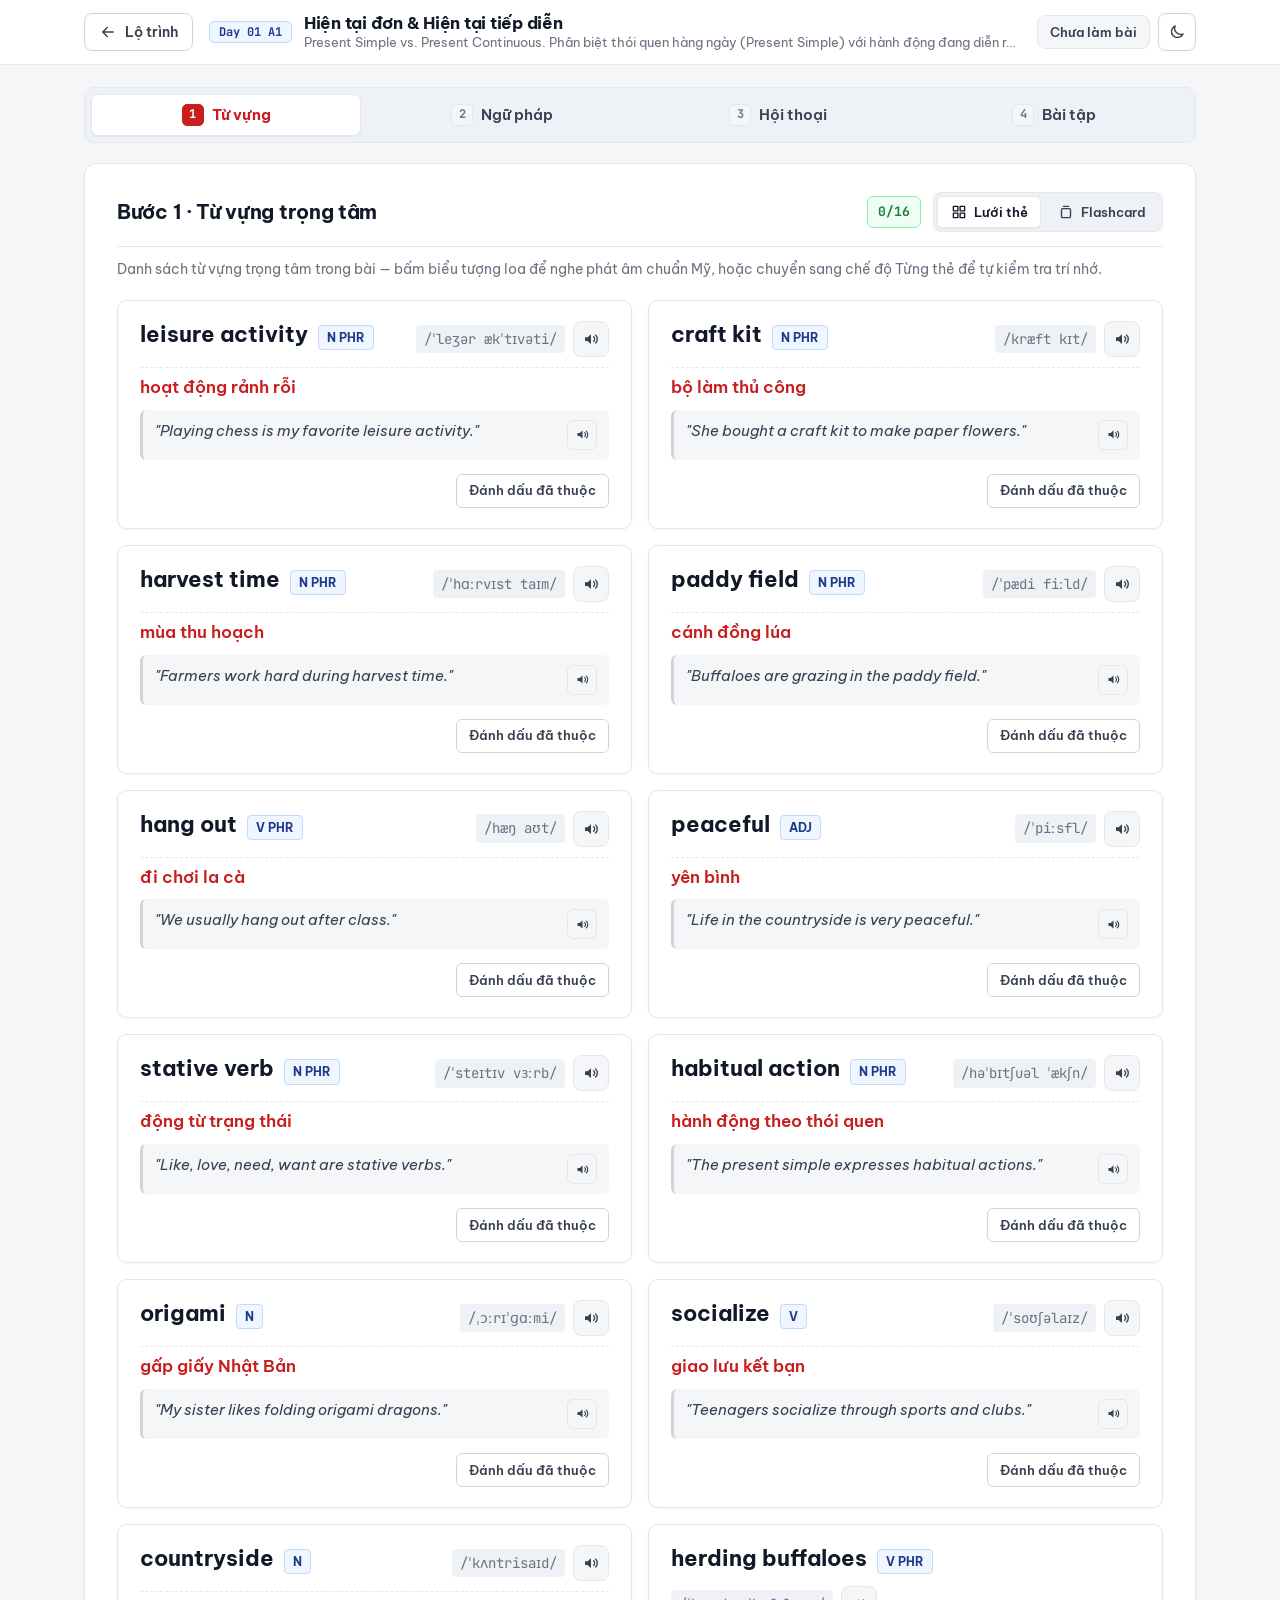
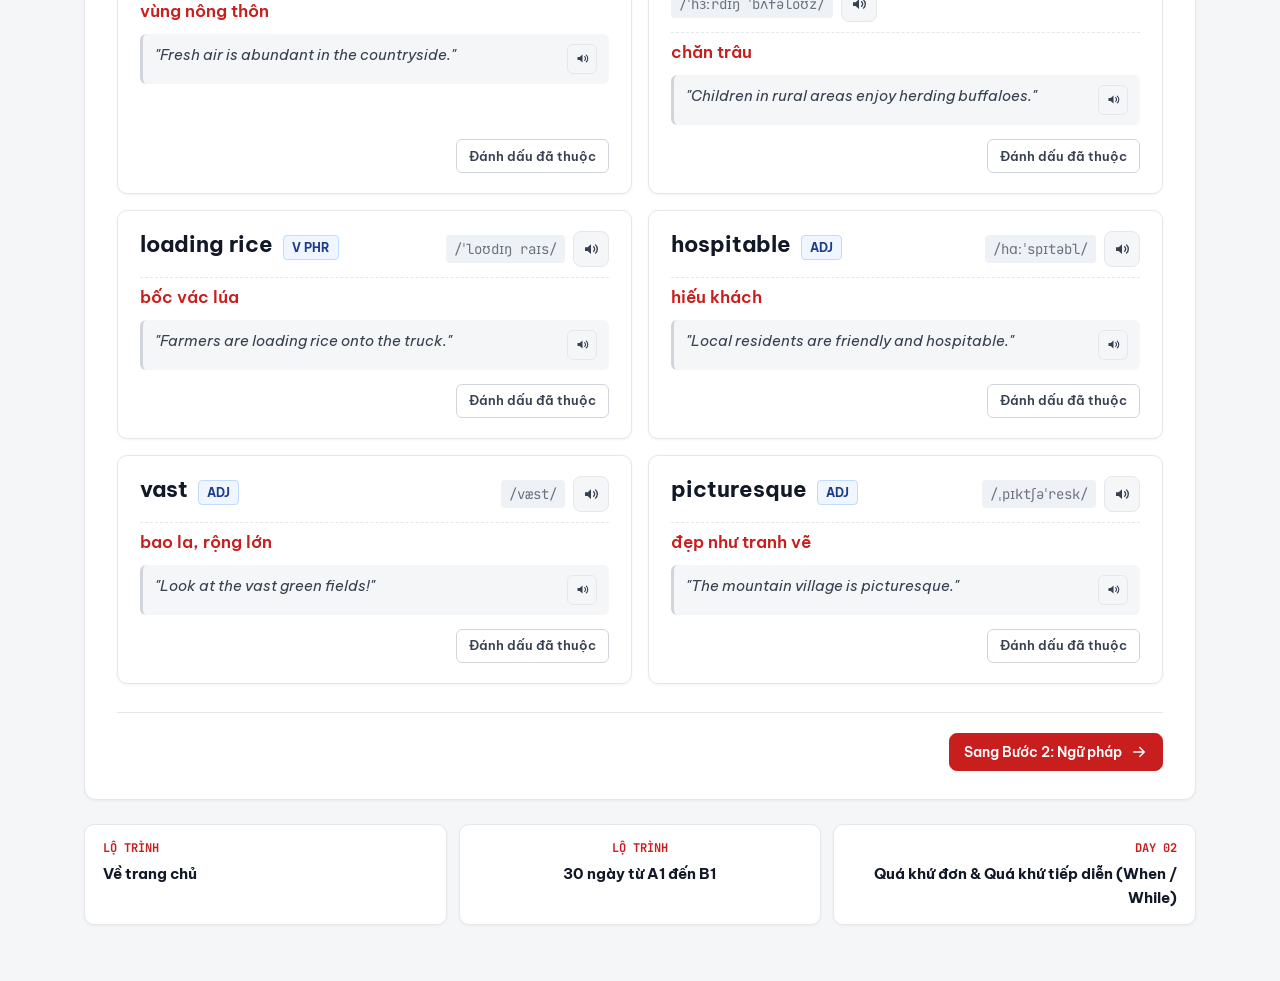
==== commit a2b7f2d4: "feat(ui): complete from-scratch DOL/ZIM LMS redesign with Be Vietnam Pro, open vocab cards, and cach" ====
--- a/lesson.html
+++ b/lesson.html
@@ -9,8 +9,8 @@
 <link rel="manifest" href="manifest.json">
 <link rel="preconnect" href="https://fonts.googleapis.com">
 <link rel="preconnect" href="https://fonts.gstatic.com" crossorigin>
-<link href="https://fonts.googleapis.com/css2?family=JetBrains+Mono:wght@400;500;600&family=Plus+Jakarta+Sans:wght@400;500;600;700&display=swap" rel="stylesheet">
-<link rel="stylesheet" href="assets/style.css">
+<link href="https://fonts.googleapis.com/css2?family=Be+Vietnam+Pro:ital,wght@0,400;0,500;0,600;0,700;0,800;1,400&family=JetBrains+Mono:wght@400;500;600&display=swap" rel="stylesheet">
+<link rel="stylesheet" href="assets/style.css?v=5">
 <script>
 (function () {
   try {
@@ -100,12 +100,12 @@
             </button>
             <button class="seg" type="button" id="vocab-mode-deck" aria-pressed="false">
               <svg class="icon" aria-hidden="true"><use href="#i-deck"/></svg>
-              <span class="btn-label">Từng thẻ</span>
+              <span class="btn-label">Flashcard</span>
             </button>
           </div>
         </div>
       </div>
-      <p class="panel-hint">Chạm vào thẻ để lật xem nghĩa tiếng Việt và câu ví dụ.</p>
+      <p class="panel-hint">Danh sách từ vựng trọng tâm trong bài — bấm biểu tượng loa để nghe phát âm chuẩn Mỹ, hoặc chuyển sang chế độ Từng thẻ để tự kiểm tra trí nhớ.</p>
       <div class="vocab-grid" id="vocab-grid"></div>
       <div class="vocab-deck" id="vocab-deck" hidden></div>
       <div class="panel-foot">
@@ -209,7 +209,7 @@
   <nav class="lesson-nav" id="lesson-nav" aria-label="Chuyển ngày học"></nav>
 </main>
 
-<script src="data/curriculum.js"></script>
-<script src="assets/lesson.js"></script>
+<script src="data/curriculum.js?v=5"></script>
+<script src="assets/lesson.js?v=5"></script>
 </body>
 </html>
--- a/assets/style.css
+++ b/assets/style.css
@@ -1,5 +1,6 @@
-/* English Learning App — Clean Academic Study Portal (DOL English / ZIM Academy inspired)
- * Crisp typography, flat structured surfaces, high-contrast ink, purposeful academic crimson accent.
+/* English Learning App — DOL English & ZIM Academy Modern LMS Stylesheet
+ * Clean, high-contrast academic study portal with Be Vietnam Pro + JetBrains Mono.
+ * Zero gradients, zero blur/glassmorphism, zero keyframes, zero card scrollbars.
  */
 
 :root {
@@ -11,42 +12,42 @@
   --space-lg: 24px;
   --space-xl: 36px;
   --space-2xl: 56px;
-  --space-3xl: 72px;
-
-  --text-xs: 0.8125rem;
-  --text-sm: 0.9375rem;
+
+  --text-xs: 0.75rem;
+  --text-sm: 0.875rem;
   --text-md: 1rem;
   --text-lg: 1.125rem;
   --text-xl: 1.35rem;
-  --text-2xl: 1.625rem;
-  --text-title: clamp(1.5rem, 1.8vw + 1rem, 2.125rem);
-  --text-display: clamp(3.25rem, 6vw, 4.75rem);
+  --text-2xl: 1.5rem;
 
   --dur-micro: 120ms;
   --dur-short: 180ms;
   --ease-out: cubic-bezier(0.16, 1, 0.3, 1);
 
   --container: 1160px;
-  --gutter: 28px;
+  --gutter: 24px;
   --z-sticky: 200;
-  --z-sticky-nav: 300;
   --z-modal: 400;
 
-  /* Light Mode (Default) */
-  --color-paper: #F8FAFC;
-  --color-paper-2: #F1F5F9;
+  /* Light Mode */
+  --color-paper: #F4F6F8;
+  --color-paper-2: #EEF2F6;
   --color-card: #FFFFFF;
-  --color-ink: #0F172A;
-  --color-ink-2: #334155;
-  --color-muted: #64748B;
-  --color-rule: #E2E8F0;
-  --color-rule-strong: #CBD5E1;
-
-  --color-accent: #D92D20;
-  --color-accent-hover: #B42318;
+  --color-ink: #111827;
+  --color-ink-2: #374151;
+  --color-muted: #6B7280;
+  --color-rule: #E5E7EB;
+  --color-rule-strong: #D1D5DB;
+
+  --color-accent: #C81E1E;
+  --color-accent-hover: #9B1C1C;
   --color-accent-ink: #FFFFFF;
-  --color-accent-soft: #FEF3F2;
-  --color-accent-border: #FECACA;
+  --color-accent-soft: #FEF2F2;
+  --color-accent-border: #FCA5A5;
+
+  --color-navy: #1E3A8A;
+  --color-navy-soft: #EFF6FF;
+  --color-navy-border: #BFDBFE;
 
   --color-correct: #15803D;
   --color-correct-soft: #F0FDF4;
@@ -54,52 +55,57 @@
 
   --color-wrong: #B91C1C;
   --color-wrong-soft: #FEF2F2;
-  --color-wrong-border: #FECACA;
+  --color-wrong-border: #FCA5A5;
 
   --color-amber: #B45309;
   --color-amber-soft: #FFFBEB;
   --color-amber-border: #FCD34D;
 
   --color-highlight: #FEF08A;
-  --color-focus: #0F172A;
-  --color-scrim: rgba(15, 23, 42, 0.5);
-
-  --shadow-card: 0 1px 2px rgba(15, 23, 42, 0.04);
-  --shadow-hover: 0 4px 12px rgba(15, 23, 42, 0.06);
-  --shadow-sheet: 0 10px 28px rgba(15, 23, 42, 0.12);
-
-  --font-body: "Plus Jakarta Sans", -apple-system, BlinkMacSystemFont, "Segoe UI", Roboto, sans-serif;
-  --font-display: var(--font-body);
-  --font-mono: "JetBrains Mono", ui-monospace, Consolas, monospace;
+  --color-focus: #111827;
+  --color-scrim: rgba(17, 24, 39, 0.52);
+
+  --shadow-card: 0 1px 3px rgba(0, 0, 0, 0.05);
+  --shadow-hover: 0 4px 12px rgba(17, 24, 39, 0.08);
+  --shadow-sheet: 0 12px 32px rgba(17, 24, 39, 0.16);
+
+  --font-body: "Be Vietnam Pro", -apple-system, BlinkMacSystemFont, "Segoe UI", Roboto, sans-serif;
+  --font-display: "Be Vietnam Pro", -apple-system, BlinkMacSystemFont, "Segoe UI", Roboto, sans-serif;
+  --font-mono: "JetBrains Mono", ui-monospace, SFMono-Regular, Consolas, monospace;
 
   --radius: 8px;
+  --radius-card: 10px;
   --radius-sheet: 12px;
   --radius-tag: 6px;
   color-scheme: light;
 }
 
 [data-theme="dark"] {
-  --color-paper: #0B0F17;
-  --color-paper-2: #161E2E;
+  --color-paper: #0B0F19;
+  --color-paper-2: #1E293B;
   --color-card: #111827;
-  --color-ink: #F8FAFC;
-  --color-ink-2: #CBD5E1;
-  --color-muted: #94A3B8;
-  --color-rule: #1E293B;
-  --color-rule-strong: #334155;
-
-  --color-accent: #F04438;
-  --color-accent-hover: #D92D20;
+  --color-ink: #F9FAFB;
+  --color-ink-2: #D1D5DB;
+  --color-muted: #9CA3AF;
+  --color-rule: #1F2937;
+  --color-rule-strong: #374151;
+
+  --color-accent: #EF4444;
+  --color-accent-hover: #DC2626;
   --color-accent-ink: #FFFFFF;
-  --color-accent-soft: #2A1215;
+  --color-accent-soft: #2D1215;
   --color-accent-border: #7F1D1D;
+
+  --color-navy: #60A5FA;
+  --color-navy-soft: #172554;
+  --color-navy-border: #1E3A8A;
 
   --color-correct: #4ADE80;
   --color-correct-soft: #052E16;
   --color-correct-border: #166534;
 
   --color-wrong: #F87171;
-  --color-wrong-soft: #2C0B0E;
+  --color-wrong-soft: #2A1215;
   --color-wrong-border: #7F1D1D;
 
   --color-amber: #FBBF24;
@@ -107,10 +113,10 @@
   --color-amber-border: #78350F;
 
   --color-highlight: #422006;
-  --color-focus: #F8FAFC;
+  --color-focus: #F9FAFB;
   --color-scrim: rgba(0, 0, 0, 0.72);
 
-  --shadow-card: 0 1px 2px rgba(0, 0, 0, 0.25);
+  --shadow-card: 0 1px 3px rgba(0, 0, 0, 0.25);
   --shadow-hover: 0 4px 12px rgba(0, 0, 0, 0.4);
   --shadow-sheet: 0 12px 32px rgba(0, 0, 0, 0.55);
   color-scheme: dark;
@@ -142,9 +148,8 @@
   caret-color: var(--color-accent);
 }
 
-.page-desk,
-.page-lesson {
-  background: var(--color-paper);
+body.modal-open {
+  overflow: hidden;
 }
 
 ::selection {
@@ -167,10 +172,11 @@
   margin: 0;
   font-family: var(--font-display);
   font-weight: 700;
-  letter-spacing: -0.02em;
-  line-height: 1.25;
+  letter-spacing: -0.015em;
+  line-height: 1.3;
   color: var(--color-ink);
   overflow-wrap: break-word;
+  word-break: normal;
   min-width: 0;
 }
 
@@ -194,22 +200,6 @@
 
 [hidden] {
   display: none !important;
-}
-
-.container {
-  width: 100%;
-  max-width: var(--container);
-  margin-inline: auto;
-  padding-inline: var(--gutter);
-}
-
-.sr-only, .visually-hidden {
-  position: absolute;
-  width: 1px;
-  height: 1px;
-  overflow: hidden;
-  clip-path: inset(50%);
-  white-space: nowrap;
 }
 
 .sprite {
@@ -219,83 +209,97 @@
   overflow: hidden;
 }
 
+.sr-only {
+  position: absolute;
+  width: 1px;
+  height: 1px;
+  padding: 0;
+  margin: -1px;
+  overflow: hidden;
+  clip: rect(0, 0, 0, 0);
+  white-space: nowrap;
+  border: 0;
+}
+
+.skip-link {
+  position: absolute;
+  left: -9999px;
+  top: 8px;
+  z-index: 999;
+  padding: 8px 14px;
+  background: var(--color-accent);
+  color: var(--color-accent-ink);
+  border-radius: var(--radius);
+  font-weight: 600;
+  text-decoration: none;
+}
+
+.skip-link:focus {
+  left: 12px;
+}
+
+.container {
+  width: 100%;
+  max-width: var(--container);
+  margin: 0 auto;
+  padding: 28px var(--gutter) 56px;
+}
+
+.container-lesson {
+  padding-top: 22px;
+}
+
+.notice,
+.empty {
+  padding: 20px 24px;
+  background: var(--color-card);
+  border: 1px solid var(--color-rule);
+  border-radius: var(--radius-card);
+  color: var(--color-muted);
+  text-align: center;
+  font-size: var(--text-sm);
+}
+
+/* ---------- Icons & Buttons ---------- */
 .icon {
   width: 18px;
   height: 18px;
   flex: none;
 }
 
-.spacer {
-  flex: 1;
-}
-
-.num, .figure {
-  font-variant-numeric: tabular-nums;
-}
-
-.skip-link {
-  position: absolute;
-  left: var(--space-md);
-  top: -80px;
-  z-index: var(--z-modal);
-  padding: var(--space-xs) var(--space-md);
-  background: var(--color-ink);
-  color: var(--color-paper);
-  border-radius: var(--radius);
-  font-weight: 600;
-}
-
-.skip-link:focus-visible {
-  top: var(--space-md);
-}
-
-.notice {
-  margin-top: var(--space-lg);
-  padding: var(--space-md);
-  border: 1px solid var(--color-wrong-border);
-  background: var(--color-wrong-soft);
-  color: var(--color-wrong);
-  border-radius: var(--radius);
-  font-weight: 500;
-}
-
-/* ---------- Controls & Inputs ---------- */
 .btn {
   display: inline-flex;
   align-items: center;
   justify-content: center;
-  gap: var(--space-xs);
-  min-height: 42px;
-  padding: 0 var(--space-md);
-  border: 1px solid var(--color-rule-strong);
+  gap: 8px;
+  min-height: 38px;
+  padding: 0 14px;
   border-radius: var(--radius);
-  background: var(--color-card);
-  color: var(--color-ink);
+  border: 1px solid transparent;
+  font-size: var(--text-sm);
   font-weight: 600;
-  font-size: var(--text-sm);
-  line-height: 1.2;
+  line-height: 1;
   text-decoration: none;
   cursor: pointer;
-  transition: background-color var(--dur-micro) var(--ease-out), border-color var(--dur-micro) var(--ease-out), color var(--dur-micro) var(--ease-out);
-}
-
-.btn:hover {
-  background: var(--color-paper-2);
-  border-color: var(--color-ink-2);
-}
-
-.btn:disabled,
-.btn[aria-disabled="true"] {
-  background: var(--color-paper-2);
-  color: var(--color-muted);
-  border-color: var(--color-rule);
+  white-space: nowrap;
+  transition: background var(--dur-micro), border-color var(--dur-micro), color var(--dur-micro);
+}
+
+.btn:disabled {
+  opacity: 0.45;
   cursor: not-allowed;
 }
 
-.btn[aria-pressed="true"]:not(.btn-primary) {
-  background: var(--color-paper-2);
-  border-color: var(--color-ink);
-  color: var(--color-ink);
+.btn-sm {
+  min-height: 32px;
+  padding: 0 10px;
+  font-size: 0.8125rem;
+}
+
+.btn-lg {
+  min-height: 44px;
+  padding: 0 20px;
+  font-size: 0.9375rem;
 }
 
 .btn-primary {
@@ -304,294 +308,316 @@
   color: var(--color-accent-ink);
 }
 
-.btn-primary:hover {
+.btn-primary:hover:not(:disabled) {
   background: var(--color-accent-hover);
   border-color: var(--color-accent-hover);
-  color: var(--color-accent-ink);
-}
-
-.btn-primary:disabled {
-  background: var(--color-rule-strong);
+}
+
+.btn-ghost {
+  background: var(--color-card);
   border-color: var(--color-rule-strong);
-  color: var(--color-muted);
-}
-
-.btn-ghost {
-  background: transparent;
-  border-color: var(--color-rule-strong);
-}
-
-.btn-ghost:hover {
+  color: var(--color-ink-2);
+}
+
+.btn-ghost:hover:not(:disabled) {
   background: var(--color-paper-2);
   border-color: var(--color-ink-2);
+  color: var(--color-ink);
 }
 
 .btn-icon {
-  width: 42px;
+  width: 38px;
+  min-width: 38px;
   padding: 0;
-}
-
-.btn-sm {
-  min-height: 36px;
-  padding: 0 var(--space-sm);
+  background: var(--color-card);
+  border-color: var(--color-rule-strong);
+  color: var(--color-ink-2);
+}
+
+.btn-icon:hover:not(:disabled) {
+  background: var(--color-paper-2);
+  color: var(--color-ink);
+}
+
+.btn-icon.btn-sm {
+  width: 32px;
+  min-width: 32px;
+}
+
+.icon-btn {
+  width: 36px;
+  height: 36px;
+  padding: 0;
+  border-radius: var(--radius);
+  border: 1px solid var(--color-rule);
+  background: var(--color-paper);
+  color: var(--color-ink-2);
+  display: inline-flex;
+  align-items: center;
+  justify-content: center;
+  cursor: pointer;
+  flex: none;
+  transition: background var(--dur-micro), border-color var(--dur-micro), color var(--dur-micro);
+}
+
+.icon-btn:hover:not(:disabled) {
+  border-color: var(--color-accent-border);
+  background: var(--color-accent-soft);
+  color: var(--color-accent);
+}
+
+.icon-btn-sm {
+  width: 30px;
+  height: 30px;
+  border-radius: 6px;
+}
+
+.icon-btn-sm .icon {
+  width: 15px;
+  height: 15px;
+}
+
+.icon-sun {
+  display: none;
+}
+
+[data-theme="dark"] .icon-moon {
+  display: none;
+}
+
+[data-theme="dark"] .icon-sun {
+  display: block;
+}
+
+/* ---------- Tags, Badges & Inputs ---------- */
+.cefr-tag,
+.lesson-badge {
+  display: inline-flex;
+  align-items: center;
+  justify-content: center;
+  padding: 3px 9px;
+  border-radius: 5px;
+  background: var(--color-navy-soft);
+  color: var(--color-navy);
+  border: 1px solid var(--color-navy-border);
+  font-family: var(--font-mono);
   font-size: var(--text-xs);
-}
-
-.btn-sm.btn-icon {
-  width: 36px;
-  padding: 0;
-}
-
-.btn-lg {
-  min-height: 48px;
-  padding: 0 var(--space-lg);
-  font-size: var(--text-md);
+  font-weight: 700;
+  line-height: 1.2;
+  white-space: nowrap;
+}
+
+.field {
+  display: flex;
+  flex-direction: column;
+  gap: 6px;
+  min-width: 0;
+}
+
+.field-label {
+  font-size: 0.8125rem;
+  font-weight: 600;
+  color: var(--color-ink-2);
+}
+
+.field-hint {
+  font-size: 0.8125rem;
+  color: var(--color-muted);
+}
+
+.field-search {
+  position: relative;
+}
+
+.field-search .icon {
+  position: absolute;
+  left: 11px;
+  top: 50%;
+  transform: translateY(-50%);
+  width: 16px;
+  height: 16px;
+  color: var(--color-muted);
+  pointer-events: none;
+}
+
+.field-search .input {
+  padding-left: 34px;
 }
 
 .input {
   width: 100%;
-  min-height: 42px;
-  padding: 0 var(--space-sm);
+  min-height: 38px;
+  padding: 0 12px;
+  border-radius: var(--radius);
   border: 1px solid var(--color-rule-strong);
-  border-radius: var(--radius);
-  background: var(--color-card);
+  background: var(--color-paper);
   color: var(--color-ink);
   font-size: var(--text-sm);
-  transition: border-color var(--dur-micro) var(--ease-out), box-shadow var(--dur-micro) var(--ease-out);
-}
-
-.input::placeholder {
-  color: var(--color-muted);
-}
-
-.input:hover {
-  border-color: var(--color-ink-2);
-}
-
-.input:focus-visible {
-  outline: 2px solid var(--color-focus);
-  outline-offset: 1px;
-  border-color: var(--color-ink);
-}
-
-.input:disabled {
-  background: var(--color-paper-2);
-  color: var(--color-muted);
-  border-color: var(--color-rule);
-  cursor: not-allowed;
+}
+
+.input:focus {
+  outline: none;
+  border-color: var(--color-accent);
+  background: var(--color-card);
+  box-shadow: 0 0 0 2px var(--color-accent-soft);
 }
 
 .input-mono {
   font-family: var(--font-mono);
-  font-size: var(--text-xs);
-}
-
-select.input {
-  padding-right: var(--space-xs);
-}
-
-.field {
-  display: grid;
-  gap: var(--space-2xs);
-  min-width: 0;
-}
-
-.field-label {
-  font-size: var(--text-xs);
-  font-weight: 600;
-  color: var(--color-ink-2);
-}
-
-.field-hint {
-  font-size: var(--text-xs);
-  color: var(--color-muted);
-}
-
-.field-search {
-  position: relative;
-}
-
-.field-search .icon {
-  position: absolute;
-  left: var(--space-sm);
-  top: 50%;
-  margin-top: -9px;
-  color: var(--color-muted);
-  pointer-events: none;
-}
-
-.field-search .input {
-  padding-left: 38px;
-}
-
-/* ---------- Shared Tags, Meters, Empty ---------- */
-.cefr-tag {
-  display: inline-flex;
-  align-items: center;
-  padding: 2px 8px;
-  border: 1px solid var(--color-rule-strong);
-  border-radius: var(--radius-tag);
-  font-family: var(--font-mono);
-  font-size: 0.75rem;
-  font-weight: 600;
-  line-height: 1.5;
-  font-variant-numeric: tabular-nums;
-  color: var(--color-ink-2);
-  background: var(--color-paper-2);
-  white-space: nowrap;
-}
-
-.vocab-day {
-  margin-left: auto;
-  color: var(--color-muted);
-  border-color: var(--color-rule);
-  background: var(--color-paper);
-}
-
-.meter {
-  display: block;
-  height: 8px;
-  border-radius: var(--radius-tag);
-  background: var(--color-rule);
-  overflow: hidden;
-}
-
-.meter-fill {
-  display: block;
-  height: 100%;
-  width: 0;
-  background: var(--color-accent);
-  border-radius: var(--radius-tag);
-  transition: width var(--dur-short) var(--ease-out);
-}
-
-.empty {
-  padding: var(--space-xl) var(--space-md);
-  text-align: center;
-  color: var(--color-muted);
-  background: var(--color-card);
-  border: 1px dashed var(--color-rule-strong);
-  border-radius: var(--radius);
+  font-size: 0.8125rem;
 }
 
 /* ---------- Topbar ---------- */
 .topbar {
   position: sticky;
   top: 0;
-  z-index: var(--z-sticky-nav);
+  z-index: var(--z-sticky);
   background: var(--color-card);
   border-bottom: 1px solid var(--color-rule);
+  min-height: 64px;
 }
 
 .topbar-inner {
-  display: flex;
-  align-items: center;
-  gap: var(--space-lg);
   max-width: var(--container);
-  margin-inline: auto;
-  padding: var(--space-sm) var(--gutter);
-  min-height: 68px;
+  margin: 0 auto;
+  padding: 10px var(--gutter);
+  min-height: 64px;
+  display: flex;
+  align-items: center;
+  justify-content: space-between;
+  gap: 16px;
 }
 
 .brand {
-  display: grid;
+  display: flex;
+  flex-direction: column;
   gap: 2px;
   text-decoration: none;
+  min-width: 0;
+}
+
+.brand-name {
+  font-size: 1.0625rem;
+  font-weight: 800;
+  color: var(--color-ink);
+  letter-spacing: -0.02em;
   line-height: 1.2;
-  margin-right: auto;
-}
-
-.brand-emblem,
-.stat-icon {
-  display: none;
-}
-
-.brand-name {
-  font-family: var(--font-display);
-  font-size: var(--text-xl);
-  font-weight: 700;
-  letter-spacing: -0.02em;
-  color: var(--color-ink);
 }
 
 .brand-sub {
   font-size: var(--text-xs);
   font-weight: 500;
   color: var(--color-muted);
+  line-height: 1.2;
 }
 
 .stats {
   display: flex;
-  align-items: stretch;
-  gap: 0;
+  align-items: center;
+  gap: 8px;
+  margin-left: auto;
 }
 
 .stat {
-  display: grid;
-  align-content: center;
-  padding: 2px var(--space-lg);
-  border-left: 1px solid var(--color-rule);
-  min-width: 0;
+  display: flex;
+  align-items: center;
+  gap: 8px;
+  padding: 6px 12px;
+  background: var(--color-paper);
+  border: 1px solid var(--color-rule);
+  border-radius: var(--radius);
+}
+
+.stat-label {
+  font-size: var(--text-xs);
+  font-weight: 600;
+  color: var(--color-muted);
 }
 
 .stat-value {
   font-family: var(--font-mono);
-  font-size: var(--text-xl);
-  font-weight: 700;
-  line-height: 1.15;
-  font-variant-numeric: tabular-nums;
-  color: var(--color-ink);
-  order: -1;
-}
-
-.stat-label {
-  font-size: var(--text-xs);
-  font-weight: 500;
+  font-size: var(--text-sm);
+  font-weight: 700;
+  color: var(--color-ink);
+}
+
+.toolbar {
+  display: flex;
+  align-items: center;
+  gap: 8px;
+  flex: none;
+}
+
+/* Topbar Lesson Variant */
+.lesson-id {
+  display: flex;
+  align-items: center;
+  gap: 12px;
+  flex: 1;
+  min-width: 0;
+}
+
+.lesson-heading {
+  min-width: 0;
+}
+
+.lesson-title {
+  font-size: 1.0625rem;
+  font-weight: 700;
+  line-height: 1.3;
+  color: var(--color-ink);
+}
+
+.lesson-sub {
+  font-size: 0.8125rem;
   color: var(--color-muted);
+  line-height: 1.35;
+  overflow: hidden;
+  text-overflow: ellipsis;
   white-space: nowrap;
 }
 
-.toolbar {
-  display: flex;
-  align-items: center;
-  gap: var(--space-xs);
-}
-
-.icon-sun {
-  display: none;
-}
-
-[data-theme="dark"] .icon-sun {
-  display: block;
-}
-
-[data-theme="dark"] .icon-moon {
-  display: none;
-}
-
-/* ---------- Today Study Desk Card ---------- */
+.score-badge {
+  display: inline-flex;
+  align-items: center;
+  min-height: 34px;
+  padding: 0 12px;
+  border-radius: var(--radius);
+  background: var(--color-paper);
+  border: 1px solid var(--color-rule);
+  font-size: 0.8125rem;
+  font-weight: 600;
+  color: var(--color-ink-2);
+  white-space: nowrap;
+}
+
+/* ---------- Study Desk: Today Hero Card ---------- */
 .today {
   display: grid;
-  grid-template-columns: minmax(0, 220px) minmax(0, 1fr);
-  margin-top: var(--space-lg);
-  background: var(--color-card);
-  border: 1px solid var(--color-rule);
-  border-left: 4px solid var(--color-accent);
+  grid-template-columns: 200px minmax(0, 1fr);
+  background: var(--color-card);
+  border: 1px solid var(--color-rule);
   border-radius: var(--radius-sheet);
   box-shadow: var(--shadow-card);
-  overflow: clip;
+  overflow: hidden;
+  margin-bottom: 36px;
 }
 
 .today-margin {
+  background: #1E293B;
+  color: #F9FAFB;
+  padding: 28px 20px;
   display: flex;
   flex-direction: column;
-  justify-content: space-between;
-  align-items: flex-start;
-  gap: var(--space-md);
-  padding: var(--space-lg);
-  background: var(--color-paper-2);
+  align-items: center;
+  justify-content: center;
+  text-align: center;
+  gap: 10px;
+}
+
+[data-theme="dark"] .today-margin {
+  background: #1E293B;
   border-right: 1px solid var(--color-rule);
-  min-width: 0;
 }
 
 .today-margin-label {
@@ -599,102 +625,103 @@
   font-weight: 700;
   text-transform: uppercase;
   letter-spacing: 0.05em;
-  color: var(--color-accent);
+  color: #E2E8F0;
+  background: rgba(255, 255, 255, 0.1);
+  padding: 4px 10px;
+  border-radius: 5px;
 }
 
 .today-day {
   font-family: var(--font-mono);
-  font-size: var(--text-display);
-  font-weight: 700;
-  line-height: 0.95;
-  letter-spacing: -0.04em;
-  font-variant-numeric: tabular-nums;
-  color: var(--color-ink);
-  overflow-wrap: anywhere;
+  font-size: 3.5rem;
+  font-weight: 700;
+  line-height: 1;
+  color: #FFFFFF;
+  letter-spacing: -0.03em;
 }
 
 .today-cefr {
-  background: var(--color-card);
-  border-color: var(--color-rule-strong);
-  color: var(--color-ink);
+  background: var(--color-accent);
+  border-color: var(--color-accent);
+  color: #FFFFFF;
 }
 
 .today-body {
-  display: grid;
-  gap: var(--space-md);
-  padding: var(--space-lg) var(--space-xl);
+  padding: 28px 32px;
+  display: flex;
+  flex-direction: column;
+  gap: 16px;
   min-width: 0;
-  align-content: start;
-}
-
-.today-label {
-  display: flex;
-  align-items: center;
-  gap: var(--space-sm);
-  font-size: var(--text-sm);
-  font-weight: 600;
-  color: var(--color-muted);
 }
 
 .today-title {
-  font-size: var(--text-title);
-  font-weight: 700;
-  line-height: 1.2;
+  font-size: var(--text-2xl);
+  font-weight: 700;
+  line-height: 1.3;
+  color: var(--color-ink);
 }
 
 .today-goal {
-  font-size: var(--text-md);
+  font-size: 0.9375rem;
   color: var(--color-ink-2);
-  max-width: 64ch;
-  line-height: 1.6;
-}
-
-.parts {
+  line-height: 1.55;
+}
+
+ol.parts {
   display: grid;
   grid-template-columns: repeat(4, minmax(0, 1fr));
-  gap: var(--space-sm);
-  margin-top: var(--space-2xs);
-}
-
-.parts li {
+  gap: 10px;
+}
+
+ol.parts > li {
   display: grid;
-  grid-template-columns: auto 1fr;
-  column-gap: var(--space-xs);
-  row-gap: var(--space-2xs);
-  align-items: baseline;
+  grid-template-columns: 22px 1fr;
+  align-items: center;
+  column-gap: 8px;
+  row-gap: 4px;
+  padding: 12px 14px;
+  background: var(--color-paper);
+  border: 1px solid var(--color-rule);
+  border-radius: var(--radius);
   min-width: 0;
-  padding: var(--space-sm);
-  background: var(--color-paper);
-  border: 1px solid var(--color-rule);
-  border-radius: var(--radius);
 }
 
 .part-no {
+  width: 22px;
+  height: 22px;
+  border-radius: 5px;
+  background: var(--color-navy-soft);
+  color: var(--color-navy);
   font-family: var(--font-mono);
   font-size: var(--text-xs);
   font-weight: 700;
-  color: var(--color-accent);
+  display: inline-flex;
+  align-items: center;
+  justify-content: center;
 }
 
 .part-name {
-  font-weight: 700;
-  font-size: var(--text-sm);
-  color: var(--color-ink);
+  font-size: 0.875rem;
+  font-weight: 700;
+  color: var(--color-ink);
+  line-height: 1.25;
 }
 
 .part-note {
   grid-column: 1 / -1;
-  font-size: var(--text-xs);
+  font-size: 0.8125rem;
   color: var(--color-muted);
   line-height: 1.4;
+  overflow-wrap: break-word;
+  word-break: normal;
 }
 
 .today-actions {
   display: flex;
   align-items: center;
-  gap: var(--space-md);
+  gap: 16px;
   flex-wrap: wrap;
-  margin-top: var(--space-2xs);
+  margin-top: 2px;
 }
 
 .today-time {
@@ -703,133 +730,135 @@
   color: var(--color-muted);
 }
 
-/* ---------- 30-Day Roadmap ---------- */
-.roadmap {
-  margin-top: var(--space-2xl);
-}
-
+/* ---------- Study Desk: Roadmap ---------- */
 .roadmap-head {
   display: flex;
-  align-items: flex-end;
+  align-items: center;
   justify-content: space-between;
-  gap: var(--space-lg);
+  gap: 16px;
   flex-wrap: wrap;
+  margin-bottom: 16px;
 }
 
 .section-title {
-  font-size: var(--text-title);
-  font-weight: 700;
+  font-size: 1.375rem;
+  font-weight: 700;
+  color: var(--color-ink);
 }
 
 .roadmap-progress {
   display: flex;
   align-items: center;
-  gap: var(--space-sm);
+  gap: 12px;
   font-size: var(--text-sm);
   font-weight: 600;
   color: var(--color-ink-2);
-  font-variant-numeric: tabular-nums;
-}
-
-.roadmap-progress .meter {
-  width: 160px;
+}
+
+.meter {
+  width: 140px;
+  height: 8px;
+  background: var(--color-paper-2);
+  border: 1px solid var(--color-rule);
+  border-radius: 4px;
+  overflow: hidden;
+}
+
+.meter-fill {
+  display: block;
+  height: 100%;
+  width: 0%;
+  background: var(--color-accent);
+  transition: width 220ms var(--ease-out);
 }
 
 .filter-bar {
   display: flex;
   align-items: center;
   justify-content: space-between;
-  gap: var(--space-md);
+  gap: 12px;
+  background: var(--color-card);
+  padding: 10px 14px;
+  border: 1px solid var(--color-rule);
+  border-radius: var(--radius-card);
+  margin-bottom: 28px;
   flex-wrap: wrap;
-  margin-top: var(--space-md);
-  padding: var(--space-sm);
-  background: var(--color-card);
-  border: 1px solid var(--color-rule);
-  border-radius: var(--radius);
 }
 
 .filters {
   display: flex;
-  gap: var(--space-xs);
+  align-items: center;
+  gap: 6px;
   flex-wrap: wrap;
 }
 
 .chip {
-  min-height: 36px;
-  padding: 0 var(--space-sm);
-  border: 1px solid var(--color-rule-strong);
-  border-radius: var(--radius-tag);
+  min-height: 34px;
+  padding: 0 10px;
+  border-radius: 6px;
+  border: 1px solid var(--color-rule);
   background: var(--color-paper);
   color: var(--color-ink-2);
-  font-size: var(--text-xs);
+  font-size: 0.8125rem;
   font-weight: 600;
+  white-space: nowrap;
   cursor: pointer;
-  transition: background-color var(--dur-micro) var(--ease-out), border-color var(--dur-micro) var(--ease-out), color var(--dur-micro) var(--ease-out);
+  transition: background var(--dur-micro), border-color var(--dur-micro), color var(--dur-micro);
 }
 
 .chip:hover {
-  border-color: var(--color-ink);
   background: var(--color-paper-2);
-  color: var(--color-ink);
-}
-
-.chip.is-active,
-.chip[aria-pressed="true"] {
+  border-color: var(--color-rule-strong);
+  color: var(--color-ink);
+}
+
+.chip.is-active {
   background: var(--color-ink);
   border-color: var(--color-ink);
   color: var(--color-card);
 }
 
-.chip:disabled {
-  background: var(--color-paper-2);
+.filter-bar .field-search {
+  flex: 1 1 260px;
+  min-width: 260px;
+  width: auto;
+}
+
+.stage {
+  margin-bottom: 32px;
+}
+
+.stage-head {
+  display: flex;
+  align-items: center;
+  justify-content: space-between;
+  gap: 12px;
+  flex-wrap: wrap;
+  border-left: 4px solid var(--color-accent);
+  padding-left: 12px;
+  margin-bottom: 16px;
+}
+
+.stage-title {
+  font-size: 1.125rem;
+  font-weight: 700;
+  color: var(--color-ink);
+}
+
+.stage-range {
+  font-size: 0.8125rem;
+  font-weight: 600;
   color: var(--color-muted);
-  border-color: var(--color-rule);
-  cursor: not-allowed;
-}
-
-.filter-bar .field-search {
-  width: min(100%, 300px);
-}
-
-#roadmap-container {
-  margin-top: var(--space-md);
-}
-
-.stage {
-  margin-top: var(--space-xl);
-}
-
-.stage-head {
-  display: flex;
-  align-items: center;
-  justify-content: space-between;
-  gap: var(--space-sm);
-  flex-wrap: wrap;
-  padding-bottom: var(--space-sm);
-  border-bottom: 2px solid var(--color-ink);
-  margin-bottom: var(--space-md);
-}
-
-.stage-title {
-  font-size: var(--text-xl);
-  font-weight: 700;
-}
-
-.stage-range {
-  padding: 3px 10px;
-  background: var(--color-paper-2);
-  border: 1px solid var(--color-rule);
+  background: var(--color-card);
+  border: 1px solid var(--color-rule);
+  padding: 4px 10px;
   border-radius: var(--radius-tag);
-  font-size: var(--text-xs);
-  font-weight: 600;
-  font-variant-numeric: tabular-nums;
-  color: var(--color-ink-2);
 }
 
 .day-list {
   display: grid;
-  grid-template-columns: repeat(auto-fill, minmax(min(100%, 260px), 1fr));
-  gap: var(--space-md);
+  grid-template-columns: repeat(auto-fill, minmax(300px, 1fr));
+  gap: 16px;
 }
 
 .day-list > li {
@@ -838,38 +867,19 @@
 }
 
 .day-card {
-  position: relative;
+  width: 100%;
   display: grid;
   grid-template-columns: 1fr auto;
   grid-template-rows: auto auto auto 1fr auto;
   align-content: start;
-  column-gap: var(--space-sm);
-  row-gap: var(--space-2xs);
-  width: 100%;
-  padding: 18px;
-  background: var(--color-card);
-  border: 1px solid var(--color-rule);
-  border-radius: var(--radius);
+  gap: 6px 10px;
+  padding: 20px;
+  background: var(--color-card);
+  border: 1px solid var(--color-rule);
+  border-radius: var(--radius-card);
   box-shadow: var(--shadow-card);
   text-decoration: none;
-  color: inherit;
-  transition: border-color var(--dur-micro) var(--ease-out), box-shadow var(--dur-micro) var(--ease-out), background-color var(--dur-micro) var(--ease-out);
-}
-
-.day-card > * {
-  grid-column: 1 / -1;
-  min-width: 0;
-}
-
-.day-card > .day-num {
-  grid-column: 1;
-  align-self: center;
-}
-
-.day-card > .cefr-tag {
-  grid-column: 2;
-  justify-self: end;
-  align-self: center;
+  transition: border-color var(--dur-micro), box-shadow var(--dur-micro);
 }
 
 .day-card:hover {
@@ -877,143 +887,1146 @@
   box-shadow: var(--shadow-hover);
 }
 
+.day-card.is-today {
+  border: 2px solid var(--color-accent);
+}
+
+.day-card.is-done {
+  border-color: var(--color-correct-border);
+  background: var(--color-correct-soft);
+}
+
+.day-card.is-exam {
+  border-color: var(--color-amber-border);
+  background: var(--color-amber-soft);
+}
+
+.day-card.is-done.is-today {
+  border: 2px solid var(--color-accent);
+}
+
 .day-num {
+  grid-column: 1;
+  grid-row: 1;
+  align-self: center;
   font-family: var(--font-mono);
   font-size: var(--text-sm);
   font-weight: 700;
-  font-variant-numeric: tabular-nums;
-  color: var(--color-muted);
+  color: var(--color-accent);
+}
+
+.day-card .cefr-tag {
+  grid-column: 2;
+  grid-row: 1;
+  align-self: center;
+  justify-self: end;
 }
 
 .day-title {
-  margin-top: var(--space-xs);
-  font-family: var(--font-display);
-  font-size: var(--text-lg);
-  font-weight: 700;
-  line-height: 1.3;
-  letter-spacing: -0.015em;
-  color: var(--color-ink);
+  grid-column: 1 / -1;
+  grid-row: 2;
+  font-size: 1.125rem;
+  font-weight: 700;
+  line-height: 1.35;
+  color: var(--color-ink);
+  margin-top: 4px;
+  word-break: normal;
+  overflow-wrap: break-word;
 }
 
 .day-title-en {
-  font-size: var(--text-xs);
+  grid-column: 1 / -1;
+  grid-row: 3;
+  font-size: 0.8125rem;
   font-weight: 500;
   color: var(--color-muted);
+  line-height: 1.35;
 }
 
 .day-goal {
-  margin-top: var(--space-2xs);
+  grid-column: 1 / -1;
+  grid-row: 4;
   font-size: var(--text-sm);
   color: var(--color-ink-2);
   line-height: 1.5;
-  display: -webkit-box;
-  -webkit-line-clamp: 2;
-  line-clamp: 2;
-  -webkit-box-orient: vertical;
-  overflow: hidden;
+  margin-top: 2px;
 }
 
 .day-meta {
+  grid-column: 1 / -1;
+  grid-row: 5;
   display: flex;
   align-items: center;
   justify-content: space-between;
-  gap: var(--space-xs);
-  margin-top: var(--space-sm);
-  padding-top: var(--space-sm);
+  gap: 8px;
+  flex-wrap: wrap;
+  margin-top: 10px;
+  padding-top: 12px;
   border-top: 1px solid var(--color-rule);
-  font-size: var(--text-xs);
-  color: var(--color-muted);
+  min-height: 35px;
 }
 
 .day-status {
   display: inline-flex;
   align-items: center;
-  gap: var(--space-2xs);
+  gap: 5px;
+  font-size: 0.8125rem;
   font-weight: 600;
+  color: var(--color-muted);
 }
 
 .day-status .icon {
-  width: 14px;
-  height: 14px;
+  width: 15px;
+  height: 15px;
+}
+
+.day-card.is-done .day-status:first-child {
+  color: var(--color-correct);
+}
+
+.day-card.is-exam .day-status {
+  color: var(--color-amber);
 }
 
 .day-score {
+  margin-left: auto;
+  font-family: var(--font-mono);
+  font-size: 0.8125rem;
+  font-weight: 700;
   padding: 2px 8px;
+  border-radius: 5px;
+  background: var(--color-card);
+  border: 1px solid var(--color-rule);
+  color: var(--color-ink);
+}
+
+.site-foot {
+  max-width: var(--container);
+  margin: 0 auto;
+  padding: 0 var(--gutter) 40px;
+  font-size: 0.8125rem;
+  color: var(--color-muted);
+  text-align: center;
+}
+
+/* ---------- Lesson Workbench: Tabs & Sheet ---------- */
+.tabs {
+  display: grid;
+  grid-template-columns: repeat(auto-fit, minmax(140px, 1fr));
+  gap: 6px;
+  padding: 6px;
   background: var(--color-paper-2);
   border: 1px solid var(--color-rule);
+  border-radius: var(--radius-card);
+  margin-bottom: 20px;
+}
+
+.tab {
+  display: flex;
+  align-items: center;
+  justify-content: center;
+  gap: 8px;
+  min-height: 42px;
+  padding: 8px 14px;
+  border: 1px solid transparent;
+  border-radius: 7px;
+  background: transparent;
+  color: var(--color-ink-2);
+  font-size: 0.9375rem;
+  font-weight: 600;
+  cursor: pointer;
+  transition: background var(--dur-micro), color var(--dur-micro), border-color var(--dur-micro);
+}
+
+.tab:hover {
+  background: var(--color-card);
+  color: var(--color-ink);
+}
+
+.tab.is-active {
+  background: var(--color-card);
+  color: var(--color-accent);
+  border-color: var(--color-rule);
+  box-shadow: 0 1px 2px rgba(0, 0, 0, 0.05);
+  font-weight: 700;
+}
+
+.tab-no {
+  width: 22px;
+  height: 22px;
+  border-radius: 5px;
+  background: var(--color-paper);
+  border: 1px solid var(--color-rule);
+  color: var(--color-muted);
+  font-family: var(--font-mono);
+  font-size: var(--text-xs);
+  font-weight: 700;
+  display: inline-flex;
+  align-items: center;
+  justify-content: center;
+  flex: none;
+}
+
+.tab.is-active .tab-no {
+  background: var(--color-accent);
+  border-color: var(--color-accent);
+  color: var(--color-accent-ink);
+}
+
+.sheet {
+  background: var(--color-card);
+  border: 1px solid var(--color-rule);
+  border-radius: var(--radius-sheet);
+  padding: 28px 32px;
+  box-shadow: var(--shadow-card);
+}
+
+.panel-head {
+  display: flex;
+  align-items: center;
+  justify-content: space-between;
+  gap: 14px;
+  flex-wrap: wrap;
+  padding-bottom: 14px;
+  border-bottom: 1px solid var(--color-rule);
+}
+
+.panel-title {
+  font-size: 1.25rem;
+  font-weight: 700;
+  color: var(--color-ink);
+}
+
+.panel-tools {
+  display: flex;
+  align-items: center;
+  gap: 12px;
+  flex-wrap: wrap;
+}
+
+.panel-hint {
+  margin-top: 12px;
+  font-size: var(--text-sm);
+  color: var(--color-muted);
+  line-height: 1.5;
+}
+
+.panel-foot {
+  display: flex;
+  justify-content: flex-end;
+  margin-top: 28px;
+  padding-top: 20px;
+  border-top: 1px solid var(--color-rule);
+}
+
+.mastered {
+  font-family: var(--font-mono);
+  font-size: 0.8125rem;
+  font-weight: 700;
+  padding: 5px 10px;
   border-radius: var(--radius-tag);
-  font-family: var(--font-mono);
-  font-size: 0.75rem;
+  background: var(--color-correct-soft);
+  color: var(--color-correct);
+  border: 1px solid var(--color-correct-border);
+}
+
+.segmented {
+  display: inline-flex;
+  padding: 3px;
+  background: var(--color-paper-2);
+  border: 1px solid var(--color-rule);
+  border-radius: var(--radius);
+  gap: 3px;
+}
+
+.seg {
+  display: inline-flex;
+  align-items: center;
+  gap: 6px;
+  min-height: 32px;
+  padding: 0 12px;
+  border-radius: 5px;
+  border: 1px solid transparent;
+  background: transparent;
+  color: var(--color-ink-2);
+  font-size: 0.8125rem;
   font-weight: 600;
-  font-variant-numeric: tabular-nums;
-  color: var(--color-ink-2);
-}
-
-.day-card.is-today {
-  border-color: var(--color-accent);
-  box-shadow: 0 0 0 1px var(--color-accent);
-}
-
-.day-card.is-today .day-num {
-  color: var(--color-accent);
-}
-
-.day-card.is-done {
+  cursor: pointer;
+}
+
+.seg:hover {
+  color: var(--color-ink);
+}
+
+.seg.is-active {
+  background: var(--color-card);
+  color: var(--color-ink);
+  border-color: var(--color-rule);
+  box-shadow: 0 1px 2px rgba(0, 0, 0, 0.05);
+}
+
+/* ---------- Step 1: Vocabulary Open Grid & Focus Deck ---------- */
+.vocab-grid {
+  display: grid;
+  grid-template-columns: repeat(auto-fill, minmax(min(100%, 460px), 1fr));
+  gap: 16px;
+  margin-top: 20px;
+}
+
+.vcard.vcard-open,
+.vocab-grid .vcard {
+  display: flex;
+  flex-direction: column;
+  gap: 10px;
+  padding: 20px 22px;
+  background: var(--color-card);
+  border: 1px solid var(--color-rule);
+  border-radius: var(--radius-card);
+  box-shadow: var(--shadow-card);
+  height: auto;
+  min-height: 0;
+  overflow: visible;
+  cursor: default;
+}
+
+.vcard.vcard-open.is-mastered,
+.vocab-grid .vcard.is-mastered {
   border-color: var(--color-correct-border);
   background: var(--color-correct-soft);
 }
 
-.day-card.is-done .day-status {
-  color: var(--color-correct);
-}
-
-.day-card.is-done .day-score {
-  background: var(--color-card);
-  border-color: var(--color-correct-border);
-  color: var(--color-correct);
-}
-
-.day-card.is-exam {
-  border-color: var(--color-amber);
-  background: var(--color-amber-soft);
-}
-
-.day-card.is-exam .day-status {
-  color: var(--color-amber);
-}
-
-.day-card.is-exam.is-done {
+.vcard-top {
+  display: flex;
+  align-items: flex-start;
+  justify-content: space-between;
+  gap: 12px;
+  flex-wrap: wrap;
+}
+
+.vcard-head {
+  display: flex;
+  align-items: baseline;
+  gap: 10px;
+  flex-wrap: wrap;
+  min-width: 0;
+}
+
+.vcard-en {
+  font-size: var(--text-xl);
+  font-weight: 700;
+  color: var(--color-ink);
+  line-height: 1.25;
+  word-break: normal;
+  overflow-wrap: break-word;
+}
+
+.vcard-pos {
+  padding: 2px 8px;
+  border-radius: 4px;
+  background: var(--color-navy-soft);
+  color: var(--color-navy);
+  border: 1px solid var(--color-navy-border);
+  font-size: var(--text-xs);
+  font-weight: 700;
+  text-transform: uppercase;
+  white-space: nowrap;
+}
+
+.vcard-tools {
+  display: flex;
+  align-items: center;
+  gap: 8px;
+  flex: none;
+}
+
+.vcard-ipa {
+  font-family: var(--font-mono);
+  font-size: var(--text-sm);
+  color: var(--color-muted);
+  background: var(--color-paper-2);
+  padding: 3px 8px;
+  border-radius: 4px;
+}
+
+.vcard-vi {
+  font-size: 1.0625rem;
+  font-weight: 600;
+  color: var(--color-accent);
+  line-height: 1.4;
+  padding-top: 8px;
+  border-top: 1px dashed var(--color-rule);
+}
+
+.vcard-ex-row {
+  display: flex;
+  align-items: flex-start;
+  justify-content: space-between;
+  gap: 10px;
+  background: var(--color-paper);
+  padding: 10px 12px;
+  border-radius: 6px;
+  border-left: 3px solid var(--color-rule-strong);
+}
+
+.vcard-ex {
+  font-size: 0.9375rem;
+  color: var(--color-ink-2);
+  font-style: italic;
+  line-height: 1.45;
+  min-width: 0;
+}
+
+.vcard-foot {
+  display: flex;
+  justify-content: flex-end;
+  margin-top: auto;
+  padding-top: 4px;
+}
+
+.vcard-master {
+  display: inline-flex;
+  align-items: center;
+  gap: 6px;
+  min-height: 34px;
+  padding: 0 12px;
+  border-radius: 6px;
+  border: 1px solid var(--color-rule-strong);
+  background: var(--color-card);
+  color: var(--color-ink-2);
+  font-size: 0.8125rem;
+  font-weight: 600;
+  cursor: pointer;
+  transition: background var(--dur-micro), border-color var(--dur-micro), color var(--dur-micro);
+}
+
+.vcard-master:hover {
+  border-color: var(--color-ink-2);
+  color: var(--color-ink);
+}
+
+.vcard-master.is-on {
+  background: var(--color-correct);
+  border-color: var(--color-correct);
+  color: #FFFFFF;
+}
+
+[data-theme="dark"] .vcard-master.is-on {
+  color: #052E16;
+  font-weight: 700;
+}
+
+/* Focus Deck Mode */
+.vocab-deck {
+  max-width: 560px;
+  margin: 22px auto 0;
+  display: flex;
+  flex-direction: column;
+  gap: 16px;
+}
+
+.deck-count {
+  text-align: center;
+  font-family: var(--font-mono);
+  font-size: var(--text-sm);
+  font-weight: 600;
+  color: var(--color-muted);
+}
+
+.vcard.vcard-deck {
+  display: flex;
+  flex-direction: column;
+  justify-content: center;
+  min-height: 250px;
+  padding: 28px;
+  background: var(--color-card);
+  border: 1px solid var(--color-rule);
+  border-radius: var(--radius-sheet);
+  box-shadow: var(--shadow-card);
+  cursor: pointer;
+  overflow: visible;
+}
+
+.vcard.vcard-deck.is-mastered {
   border-color: var(--color-correct-border);
   background: var(--color-correct-soft);
 }
 
-.day-card.is-exam.is-done .day-status {
-  color: var(--color-correct);
-}
-
-.day-card.is-exam.is-today {
-  border-color: var(--color-accent);
-  box-shadow: 0 0 0 1px var(--color-accent);
-}
-
-.site-foot {
-  max-width: var(--container);
-  margin: var(--space-3xl) auto 0;
-  padding: var(--space-lg) var(--gutter) var(--space-xl);
-  border-top: 1px solid var(--color-rule);
+.vcard-deck .vcard-inner {
+  width: 100%;
+  display: flex;
+  flex-direction: column;
+}
+
+.vcard-deck .vcard-face {
+  display: flex;
+  flex-direction: column;
+  align-items: center;
+  text-align: center;
+  gap: 12px;
+}
+
+.vcard-deck .vcard-back {
+  display: none;
+  padding-top: 12px;
+  border-top: 3px solid var(--color-accent);
+}
+
+.vcard-deck.is-flipped .vcard-front {
+  display: none;
+}
+
+.vcard-deck.is-flipped .vcard-back {
+  display: flex;
+}
+
+.vcard-deck .vcard-en {
+  font-size: 1.75rem;
+}
+
+.vcard-deck .vcard-vi {
+  border-top: 0;
+  padding-top: 0;
+  font-size: 1.25rem;
+}
+
+.deck-controls {
+  display: flex;
+  align-items: center;
+  justify-content: center;
+  gap: 10px;
+  flex-wrap: wrap;
+}
+
+/* ---------- Step 2: Grammar ---------- */
+.grammar-layout {
+  display: grid;
+  grid-template-columns: minmax(0, 1.55fr) minmax(0, 1fr);
+  gap: 24px;
+  align-items: start;
+  margin-top: 20px;
+}
+
+.grammar-main,
+.grammar-side {
+  min-width: 0;
+}
+
+.block-title {
+  font-size: 0.8125rem;
+  font-weight: 700;
+  text-transform: uppercase;
+  letter-spacing: 0.04em;
+  color: var(--color-navy);
+  margin: 22px 0 10px;
+}
+
+.grammar-main > .block-title:first-child,
+.grammar-side > .block-title:first-child {
+  margin-top: 0;
+}
+
+.grammar-explanation {
+  font-size: 0.9375rem;
+  line-height: 1.7;
+  color: var(--color-ink-2);
+  display: flex;
+  flex-direction: column;
+  gap: 14px;
+}
+
+.grammar-explanation code {
+  font-family: var(--font-mono);
+  font-size: 0.85em;
+  background: var(--color-card);
+  color: var(--color-accent);
+  border: 1px solid var(--color-rule);
+  padding: 2px 6px;
+  border-radius: 4px;
+  font-weight: 600;
+}
+
+.grammar-explanation b {
+  color: var(--color-ink);
+}
+
+.eng-formula-box,
+.formula {
+  background: var(--color-paper);
+  border: 1px solid var(--color-rule-strong);
+  border-left: 4px solid var(--color-navy);
+  border-radius: var(--radius);
+  padding: 16px 18px;
+  line-height: 1.75;
+}
+
+.eng-formula-title {
+  font-size: 1rem;
+  font-weight: 700;
+  color: var(--color-navy);
+  margin-bottom: 8px;
+}
+
+.eng-compare-grid {
+  display: grid;
+  grid-template-columns: repeat(auto-fit, minmax(220px, 1fr));
+  gap: 12px;
+}
+
+.eng-compare-card {
+  background: var(--color-paper);
+  border: 1px solid var(--color-rule);
+  border-radius: var(--radius);
+  padding: 14px 16px;
+}
+
+.eng-table {
+  width: 100%;
+  border-collapse: collapse;
+  font-size: var(--text-sm);
+  border: 1px solid var(--color-rule);
+  border-radius: var(--radius);
+  overflow: hidden;
+}
+
+.eng-table th,
+.eng-table td {
+  padding: 10px 12px;
+  text-align: left;
+  border-bottom: 1px solid var(--color-rule);
+}
+
+.eng-table th {
+  background: var(--color-paper-2);
+  color: var(--color-ink);
+  font-weight: 700;
+}
+
+.example-list {
+  display: flex;
+  flex-direction: column;
+  gap: 10px;
+}
+
+.ex-item {
+  display: flex;
+  align-items: flex-start;
+  gap: 12px;
+  padding: 12px 14px;
+  background: var(--color-paper);
+  border: 1px solid var(--color-rule);
+  border-radius: var(--radius);
+}
+
+.ex-text {
+  display: flex;
+  flex-direction: column;
+  gap: 4px;
+  font-size: 0.9375rem;
+  color: var(--color-ink);
+  line-height: 1.5;
+  min-width: 0;
+}
+
+.ex-text b {
+  color: var(--color-accent);
+}
+
+.ex-vi {
   font-size: var(--text-sm);
   color: var(--color-muted);
 }
 
-.site-foot p {
-  max-width: 68ch;
-}
-
-/* ---------- Modals ---------- */
-body.modal-open {
-  overflow-y: hidden;
-}
-
+.mistake {
+  display: flex;
+  flex-direction: column;
+  gap: 8px;
+  padding: 16px;
+  background: var(--color-paper);
+  border: 1px solid var(--color-rule);
+  border-radius: var(--radius);
+}
+
+.mistake-row {
+  padding: 10px 12px;
+  border-radius: 6px;
+  font-size: 0.9375rem;
+  line-height: 1.45;
+  display: flex;
+  align-items: baseline;
+  gap: 8px;
+}
+
+.mistake-wrong {
+  background: var(--color-wrong-soft);
+  border: 1px solid var(--color-wrong-border);
+  color: var(--color-wrong);
+}
+
+.mistake-wrong::before {
+  content: "Sai";
+  font-size: 0.7rem;
+  font-weight: 700;
+  text-transform: uppercase;
+  padding: 2px 6px;
+  border-radius: 4px;
+  background: var(--color-wrong);
+  color: #FFFFFF;
+  flex: none;
+}
+
+.mistake-right {
+  background: var(--color-correct-soft);
+  border: 1px solid var(--color-correct-border);
+  color: var(--color-correct);
+}
+
+.mistake-right::before {
+  content: "Đúng";
+  font-size: 0.7rem;
+  font-weight: 700;
+  text-transform: uppercase;
+  padding: 2px 6px;
+  border-radius: 4px;
+  background: var(--color-correct);
+  color: #FFFFFF;
+  flex: none;
+}
+
+[data-theme="dark"] .mistake-wrong::before,
+[data-theme="dark"] .mistake-right::before {
+  color: #0B0F19;
+}
+
+.mistake-note {
+  font-size: var(--text-sm);
+  color: var(--color-ink-2);
+  line-height: 1.5;
+  padding-top: 4px;
+}
+
+.tip {
+  padding: 16px;
+  background: var(--color-amber-soft);
+  border: 1px solid var(--color-amber-border);
+  border-left: 4px solid var(--color-amber);
+  border-radius: var(--radius);
+  font-size: 0.9375rem;
+  color: var(--color-ink);
+  line-height: 1.55;
+}
+
+/* ---------- Step 3: Dialogue ---------- */
+.dialogue-lines {
+  display: flex;
+  flex-direction: column;
+  gap: 12px;
+  margin-top: 20px;
+}
+
+.dlg-line {
+  display: flex;
+  align-items: flex-start;
+  gap: 12px;
+  padding: 14px 16px;
+  background: var(--color-paper);
+  border: 1px solid var(--color-rule);
+  border-radius: var(--radius-card);
+}
+
+.dlg-line.is-right {
+  background: var(--color-card);
+}
+
+.dlg-line.is-speaking {
+  border-color: var(--color-accent);
+  background: var(--color-accent-soft);
+}
+
+.dlg-speaker {
+  width: 34px;
+  height: 34px;
+  border-radius: var(--radius);
+  background: var(--color-navy-soft);
+  color: var(--color-navy);
+  border: 1px solid var(--color-navy-border);
+  font-weight: 700;
+  font-size: var(--text-sm);
+  display: inline-flex;
+  align-items: center;
+  justify-content: center;
+  flex: none;
+}
+
+.dlg-line.is-right .dlg-speaker {
+  background: var(--color-accent-soft);
+  color: var(--color-accent);
+  border-color: var(--color-accent-border);
+}
+
+.dlg-bubble {
+  flex: 1;
+  min-width: 0;
+  display: flex;
+  flex-direction: column;
+  gap: 4px;
+}
+
+.dlg-en {
+  font-size: var(--text-md);
+  font-weight: 500;
+  color: var(--color-ink);
+  line-height: 1.5;
+}
+
+.dlg-vi {
+  font-size: var(--text-sm);
+  color: var(--color-muted);
+  line-height: 1.45;
+}
+
+/* ---------- Step 4: Practice Room ---------- */
+.practice-bar {
+  position: sticky;
+  top: 64px;
+  z-index: 50;
+  background: var(--color-card);
+  border-bottom: 1px solid var(--color-rule);
+  padding: 12px 0;
+  margin-bottom: 24px;
+  display: flex;
+  align-items: center;
+  justify-content: space-between;
+  gap: 16px;
+  flex-wrap: wrap;
+}
+
+.practice-text {
+  font-size: var(--text-sm);
+  font-weight: 700;
+  color: var(--color-ink);
+}
+
+.meter-wide {
+  flex: 1;
+  min-width: 180px;
+  max-width: 360px;
+}
+
+.ex-block {
+  margin-bottom: 28px;
+  padding-bottom: 24px;
+  border-bottom: 1px solid var(--color-rule);
+}
+
+.ex-title {
+  font-size: 1.0625rem;
+  font-weight: 700;
+  color: var(--color-navy);
+  margin-bottom: 14px;
+  padding-left: 10px;
+  border-left: 3px solid var(--color-accent);
+}
+
+.ex-body {
+  display: flex;
+  flex-direction: column;
+  gap: 14px;
+}
+
+.q-item {
+  padding: 18px 20px;
+  background: var(--color-paper);
+  border: 1px solid var(--color-rule);
+  border-radius: var(--radius-card);
+  display: flex;
+  flex-direction: column;
+  gap: 10px;
+}
+
+.q-item.is-correct {
+  background: var(--color-correct-soft);
+  border-color: var(--color-correct-border);
+}
+
+.q-item.is-wrong {
+  background: var(--color-wrong-soft);
+  border-color: var(--color-wrong-border);
+}
+
+.q-text {
+  font-size: var(--text-md);
+  font-weight: 500;
+  color: var(--color-ink);
+  line-height: 1.75;
+}
+
+.q-num {
+  font-family: var(--font-mono);
+  font-weight: 700;
+  color: var(--color-accent);
+  margin-right: 6px;
+}
+
+.q-options {
+  display: grid;
+  grid-template-columns: repeat(auto-fit, minmax(180px, 1fr));
+  gap: 8px;
+}
+
+.opt {
+  display: flex;
+  align-items: center;
+  gap: 10px;
+  min-height: 42px;
+  padding: 8px 14px;
+  background: var(--color-card);
+  border: 1px solid var(--color-rule-strong);
+  border-radius: var(--radius);
+  cursor: pointer;
+  font-size: 0.9375rem;
+  font-weight: 500;
+  transition: border-color var(--dur-micro), background var(--dur-micro);
+}
+
+.opt:hover {
+  border-color: var(--color-ink-2);
+  background: var(--color-paper-2);
+}
+
+.opt:has(input:checked) {
+  border-color: var(--color-accent);
+  background: var(--color-accent-soft);
+  color: var(--color-ink);
+  font-weight: 600;
+}
+
+.opt input {
+  accent-color: var(--color-accent);
+  width: 16px;
+  height: 16px;
+  flex: none;
+  margin: 0;
+}
+
+.fill-input,
+.trans-input,
+.review-input {
+  min-height: 38px;
+  padding: 6px 12px;
+  border: 1px solid var(--color-rule-strong);
+  border-radius: 6px;
+  background: var(--color-card);
+  color: var(--color-ink);
+  font-size: 0.9375rem;
+  font-weight: 600;
+}
+
+.fill-input {
+  width: min(100%, 14em);
+  margin: 0 4px;
+  vertical-align: baseline;
+}
+
+.fill-input.fill-input-part {
+  width: 8em;
+}
+
+.q-answer-row {
+  margin-top: 2px;
+}
+
+.q-answer-row .trans-input,
+.q-answer-row .review-input {
+  width: 100%;
+}
+
+.fill-input:focus,
+.trans-input:focus,
+.review-input:focus {
+  outline: none;
+  border-color: var(--color-accent);
+  box-shadow: 0 0 0 2px var(--color-accent-soft);
+}
+
+.fill-input:disabled,
+.trans-input:disabled,
+.review-input:disabled {
+  background: var(--color-paper-2);
+  color: var(--color-ink-2);
+}
+
+.q-hint {
+  font-size: 0.8125rem;
+  color: var(--color-muted);
+}
+
+.q-hint-label {
+  font-weight: 700;
+  color: var(--color-ink-2);
+}
+
+.build-answer {
+  min-height: 48px;
+  padding: 10px 12px;
+  background: var(--color-card);
+  border: 1px dashed var(--color-rule-strong);
+  border-radius: var(--radius);
+  display: flex;
+  flex-wrap: wrap;
+  align-items: center;
+  gap: 8px;
+}
+
+.build-placeholder {
+  font-size: var(--text-sm);
+  color: var(--color-muted);
+}
+
+.build-pool {
+  display: flex;
+  flex-wrap: wrap;
+  gap: 8px;
+}
+
+.word-chip {
+  min-height: 36px;
+  padding: 6px 12px;
+  background: var(--color-card);
+  border: 1px solid var(--color-rule-strong);
+  border-radius: 6px;
+  font-size: 0.9375rem;
+  font-weight: 600;
+  color: var(--color-ink);
+  cursor: pointer;
+  transition: border-color var(--dur-micro), background var(--dur-micro), color var(--dur-micro);
+}
+
+.word-chip:hover:not(:disabled) {
+  border-color: var(--color-accent);
+  background: var(--color-accent-soft);
+  color: var(--color-accent);
+}
+
+.build-answer .word-chip {
+  background: var(--color-navy-soft);
+  border-color: var(--color-navy-border);
+  color: var(--color-navy);
+}
+
+.word-chip:disabled {
+  opacity: 0.7;
+  cursor: not-allowed;
+}
+
+.q-feedback {
+  font-size: var(--text-sm);
+  line-height: 1.5;
+}
+
+.q-feedback:empty {
+  display: none;
+}
+
+.q-feedback.fb-ok {
+  color: var(--color-correct);
+}
+
+.q-feedback.fb-bad {
+  color: var(--color-wrong);
+}
+
+.fb-mark {
+  font-weight: 700;
+}
+
+.submit-bar {
+  position: sticky;
+  bottom: 0;
+  z-index: 40;
+  background: var(--color-card);
+  border-top: 1px solid var(--color-rule);
+  padding: 16px 0 4px;
+  margin-top: 24px;
+  display: flex;
+  align-items: center;
+  justify-content: space-between;
+  gap: 16px;
+  flex-wrap: wrap;
+}
+
+.submit-result {
+  flex: 1;
+  min-width: 220px;
+  font-size: 0.9375rem;
+  color: var(--color-ink-2);
+}
+
+.submit-result.is-pass {
+  color: var(--color-correct);
+  font-weight: 600;
+}
+
+.submit-result.is-fail {
+  color: var(--color-wrong);
+  font-weight: 600;
+}
+
+.submit-actions {
+  display: flex;
+  align-items: center;
+  gap: 10px;
+  flex-wrap: wrap;
+}
+
+/* ---------- Lesson Bottom Navigation ---------- */
+.lesson-nav {
+  display: grid;
+  grid-template-columns: repeat(3, minmax(0, 1fr));
+  gap: 12px;
+  margin-top: 24px;
+}
+
+.nav-link {
+  display: flex;
+  flex-direction: column;
+  gap: 4px;
+  padding: 14px 18px;
+  background: var(--color-card);
+  border: 1px solid var(--color-rule);
+  border-radius: var(--radius-card);
+  box-shadow: var(--shadow-card);
+  text-decoration: none;
+  transition: border-color var(--dur-micro), box-shadow var(--dur-micro);
+}
+
+.nav-link:hover {
+  border-color: var(--color-rule-strong);
+  box-shadow: var(--shadow-hover);
+}
+
+.nav-home {
+  text-align: center;
+}
+
+.nav-next {
+  text-align: right;
+}
+
+.nav-day {
+  font-family: var(--font-mono);
+  font-size: var(--text-xs);
+  font-weight: 700;
+  color: var(--color-accent);
+  text-transform: uppercase;
+}
+
+.nav-title {
+  font-size: 0.9375rem;
+  font-weight: 700;
+  color: var(--color-ink);
+}
+
+/* ---------- Modals & Vocabulary Bank Drawer ---------- */
 .modal {
   position: fixed;
   inset: 0;
@@ -1022,1680 +2035,308 @@
 }
 
 .modal-scrim {
-  position: absolute;
+  position: fixed;
   inset: 0;
   background: var(--color-scrim);
 }
 
 .modal-sheet {
   position: relative;
+  z-index: 1;
+  background: var(--color-card);
+  color: var(--color-ink);
+  box-shadow: var(--shadow-sheet);
+}
+
+.modal-drawer .modal-sheet {
+  width: 100%;
+  max-width: 580px;
+  height: 100dvh;
+  margin-left: auto;
+  border-left: 1px solid var(--color-rule);
   display: flex;
   flex-direction: column;
-  background: var(--color-card);
-  border: 1px solid var(--color-rule-strong);
-  box-shadow: var(--shadow-sheet);
-  min-height: 0;
-}
-
-.modal-drawer {
-  justify-content: flex-end;
-}
-
-.modal-drawer .modal-sheet {
-  width: min(100%, 540px);
-  height: 100%;
-  border-width: 0 0 0 1px;
 }
 
 .modal-dialog {
   align-items: center;
   justify-content: center;
-  padding: var(--space-md);
+  padding: 16px;
 }
 
 .modal-dialog .modal-sheet {
-  width: min(100%, 480px);
-  max-height: 100%;
+  width: 100%;
+  max-width: 500px;
+  border: 1px solid var(--color-rule);
   border-radius: var(--radius-sheet);
+  overflow: hidden;
 }
 
 .modal-head {
   display: flex;
   align-items: center;
   justify-content: space-between;
-  gap: var(--space-md);
-  padding: var(--space-md) var(--space-lg);
+  gap: 12px;
+  padding: 18px 24px;
   border-bottom: 1px solid var(--color-rule);
 }
 
 .modal-title {
-  font-size: var(--text-xl);
+  font-size: var(--text-lg);
   font-weight: 700;
 }
 
 .modal-tools {
-  display: grid;
-  grid-template-columns: minmax(0, 1fr) 136px;
-  gap: var(--space-sm);
-  padding: var(--space-md) var(--space-lg);
+  padding: 16px 24px;
+  border-bottom: 1px solid var(--color-rule);
+  display: flex;
+  flex-direction: column;
+  gap: 12px;
   background: var(--color-paper);
-  border-bottom: 1px solid var(--color-rule);
-}
-
-.modal-tools .field-search {
-  align-self: end;
-}
-
-.modal-tools .field:not(.field-search) {
-  align-self: end;
 }
 
 .modal-count {
-  grid-column: 1 / -1;
-  font-size: var(--text-xs);
-  font-weight: 500;
+  font-size: 0.8125rem;
+  font-weight: 600;
   color: var(--color-muted);
 }
 
 .modal-body {
-  display: grid;
-  gap: var(--space-md);
-  padding: var(--space-lg);
-  overflow-y: auto;
+  padding: 20px 24px;
+  display: flex;
+  flex-direction: column;
+  gap: 16px;
+}
+
+.sync-status {
+  font-size: 0.8125rem;
+  color: var(--color-muted);
+  min-height: 1.4em;
 }
 
 .modal-foot {
   display: flex;
   align-items: center;
-  gap: var(--space-xs);
-  flex-wrap: wrap;
-  padding: var(--space-md) var(--space-lg);
+  gap: 8px;
+  padding: 16px 24px;
+  border-top: 1px solid var(--color-rule);
   background: var(--color-paper);
-  border-top: 1px solid var(--color-rule);
-}
-
-.sync-status {
-  min-height: 1.5em;
-  font-size: var(--text-sm);
-  color: var(--color-ink-2);
-}
-
-.sync-status.is-ok {
-  color: var(--color-correct);
-}
-
-.sync-status.is-error {
-  color: var(--color-wrong);
+}
+
+.spacer {
+  flex: 1;
 }
 
 .vocab-list {
   flex: 1;
   overflow-y: auto;
-  overscroll-behavior: contain;
-  padding: 0 var(--space-lg) var(--space-lg);
+  padding: 16px 24px 24px;
+  display: flex;
+  flex-direction: column;
+  gap: 10px;
 }
 
 .vocab-item {
+  padding: 14px 16px;
+  background: var(--color-paper);
+  border: 1px solid var(--color-rule);
+  border-radius: var(--radius);
   display: grid;
-  grid-template-columns: minmax(0, 1fr) auto;
-  column-gap: var(--space-md);
-  row-gap: var(--space-2xs);
-  padding: var(--space-md) 0;
-  border-bottom: 1px solid var(--color-rule);
+  grid-template-columns: 1fr auto;
+  gap: 6px 12px;
+  align-items: start;
+}
+
+.vocab-item.is-mastered {
+  background: var(--color-correct-soft);
+  border-color: var(--color-correct-border);
 }
 
 .vocab-main {
   grid-column: 1;
   display: flex;
   align-items: baseline;
-  gap: var(--space-xs);
+  gap: 8px;
   flex-wrap: wrap;
+  min-width: 0;
 }
 
 .vocab-word {
-  font-family: var(--font-display);
-  font-size: var(--text-lg);
-  font-weight: 700;
-  line-height: 1.3;
+  font-size: 1.0625rem;
+  font-weight: 700;
   color: var(--color-ink);
 }
 
 .vocab-pos {
-  font-size: var(--text-xs);
-  font-weight: 600;
-  color: var(--color-muted);
+  padding: 1px 6px;
+  border-radius: 4px;
+  background: var(--color-navy-soft);
+  color: var(--color-navy);
+  font-size: 0.7rem;
+  font-weight: 700;
+  text-transform: uppercase;
 }
 
 .vocab-ipa {
   font-family: var(--font-mono);
-  font-size: var(--text-xs);
+  font-size: 0.8125rem;
   color: var(--color-muted);
+}
+
+.vocab-day {
+  background: var(--color-card);
+  color: var(--color-muted);
+  border-color: var(--color-rule);
 }
 
 .vocab-vi {
   grid-column: 1;
+  font-size: 0.9375rem;
   font-weight: 600;
-  color: var(--color-ink-2);
+  color: var(--color-accent);
 }
 
 .vocab-example {
   grid-column: 1;
-  font-size: var(--text-sm);
-  color: var(--color-muted);
+  font-size: 0.875rem;
+  font-style: italic;
+  color: var(--color-ink-2);
 }
 
 .vocab-actions {
   grid-column: 2;
-  grid-row: 1 / span 3;
-  display: flex;
-  flex-direction: column;
-  gap: var(--space-xs);
-  align-items: flex-end;
-}
-
-.vocab-item.is-mastered .vocab-word {
-  color: var(--color-correct);
-}
-
-.vocab-item.is-mastered .vocab-actions .btn-ghost {
-  border-color: var(--color-correct-border);
-  background: var(--color-correct-soft);
-  color: var(--color-correct);
-}
-
-/* ---------- Lesson Workbench ---------- */
-.topbar-lesson .topbar-inner {
-  display: grid;
-  grid-template-columns: auto minmax(0, 1fr) auto;
-  gap: var(--space-lg);
-  padding-block: var(--space-sm);
-}
-
-.lesson-id {
-  display: flex;
-  align-items: center;
-  gap: var(--space-md);
-  min-width: 0;
-}
-
-.lesson-badge {
-  flex: none;
-  padding: 4px 10px;
-  background: var(--color-accent-soft);
-  border: 1px solid var(--color-accent-border);
-  border-radius: var(--radius-tag);
-  font-family: var(--font-mono);
-  font-size: var(--text-xs);
-  font-weight: 700;
-  font-variant-numeric: tabular-nums;
-  color: var(--color-accent);
-  white-space: nowrap;
-}
-
-.lesson-heading {
-  min-width: 0;
-}
-
-.lesson-title {
-  font-size: var(--text-xl);
-  font-weight: 700;
-  line-height: 1.2;
-}
-
-.lesson-sub {
-  font-size: var(--text-xs);
-  color: var(--color-muted);
-  white-space: nowrap;
-  overflow: hidden;
-  text-overflow: ellipsis;
-}
-
-.score-badge {
-  padding: 6px 12px;
-  background: var(--color-paper-2);
-  border: 1px solid var(--color-rule-strong);
-  border-radius: var(--radius-tag);
-  font-size: var(--text-xs);
-  font-weight: 600;
-  font-variant-numeric: tabular-nums;
-  color: var(--color-ink-2);
-  white-space: nowrap;
-}
-
-.score-badge.is-pass {
-  border-color: var(--color-correct-border);
-  color: var(--color-correct);
-  background: var(--color-correct-soft);
-}
-
-.score-badge.is-fail {
-  border-color: var(--color-wrong-border);
-  color: var(--color-wrong);
-  background: var(--color-wrong-soft);
-}
-
-.container-lesson {
-  padding-bottom: var(--space-2xl);
-}
-
-/* 4-Step Tab Bar */
-.tabs {
-  display: flex;
+  grid-row: 1 / 4;
+  display: flex;
+  align-items: center;
   gap: 6px;
-  margin-top: var(--space-lg);
-  padding: 4px;
-  background: var(--color-paper-2);
-  border: 1px solid var(--color-rule);
-  border-radius: 10px;
-}
-
-.tab {
-  display: inline-flex;
-  align-items: center;
-  justify-content: center;
-  gap: var(--space-xs);
-  flex: 1 1 0;
-  min-height: 46px;
-  padding: var(--space-xs) var(--space-md);
-  border: 1px solid transparent;
-  border-radius: var(--radius);
-  background: transparent;
-  color: var(--color-ink-2);
-  font-weight: 600;
-  font-size: var(--text-sm);
-  cursor: pointer;
-  transition: background-color var(--dur-micro) var(--ease-out), color var(--dur-micro) var(--ease-out), border-color var(--dur-micro) var(--ease-out);
-}
-
-.tab:hover {
-  background: var(--color-card);
-  color: var(--color-ink);
-}
-
-.tab:focus-visible {
-  outline-offset: -3px;
-}
-
-.tab-no {
-  display: inline-flex;
-  align-items: center;
-  justify-content: center;
-  width: 22px;
-  height: 22px;
-  border-radius: var(--radius-tag);
-  background: var(--color-rule);
-  color: var(--color-ink-2);
-  font-family: var(--font-mono);
-  font-size: 0.75rem;
-  font-weight: 700;
-}
-
-.tab-name {
-  line-height: 1.2;
-}
-
-.tab.is-active,
-.tab[aria-selected="true"] {
-  background: var(--color-card);
-  color: var(--color-accent);
-  border-color: var(--color-rule);
-  box-shadow: var(--shadow-card);
-}
-
-.tab.is-active .tab-no,
-.tab[aria-selected="true"] .tab-no {
-  background: var(--color-accent-soft);
-  color: var(--color-accent);
-}
-
-.tab[hidden],
-.tab.is-disabled {
-  opacity: 0.4;
-}
-
-.sheet {
-  margin-top: var(--space-md);
-  padding: var(--space-lg) var(--space-xl);
-  background: var(--color-card);
-  border: 1px solid var(--color-rule);
-  border-radius: var(--radius-sheet);
-  box-shadow: var(--shadow-card);
-}
-
-.panel {
-  min-width: 0;
-}
-
-.panel-head {
-  display: flex;
-  align-items: center;
-  justify-content: space-between;
-  gap: var(--space-md);
-  flex-wrap: wrap;
-}
-
-.panel-title {
-  font-size: var(--text-2xl);
-  font-weight: 700;
-}
-
-.panel-tools {
-  display: flex;
-  align-items: center;
-  gap: var(--space-sm);
-  flex-wrap: wrap;
-}
-
-.panel-hint {
-  margin-top: var(--space-xs);
-  font-size: var(--text-sm);
-  color: var(--color-muted);
-}
-
-.panel-foot {
-  display: flex;
-  align-items: center;
-  justify-content: space-between;
-  gap: var(--space-md);
-  flex-wrap: wrap;
-  margin-top: var(--space-xl);
-  padding-top: var(--space-lg);
-  border-top: 1px solid var(--color-rule);
-}
-
-.panel-foot .btn:only-child {
-  margin-left: auto;
-}
-
-.block-title {
-  margin: var(--space-lg) 0 var(--space-sm);
-  font-size: var(--text-md);
-  font-family: var(--font-body);
-  font-weight: 700;
-  color: var(--color-ink);
-}
-
-.block-title:first-child {
-  margin-top: 0;
-}
-
-/* ---------- Step 1: Vocabulary Flashcards ---------- */
-.mastered {
-  padding: 4px 10px;
-  background: var(--color-correct-soft);
-  border: 1px solid var(--color-correct-border);
-  border-radius: var(--radius-tag);
-  font-size: var(--text-xs);
-  font-weight: 700;
-  color: var(--color-correct);
-  font-variant-numeric: tabular-nums;
-}
-
-.segmented {
-  display: inline-flex;
-  padding: 3px;
-  background: var(--color-paper-2);
-  border: 1px solid var(--color-rule);
-  border-radius: var(--radius);
-}
-
-.seg {
-  display: inline-flex;
-  align-items: center;
-  gap: var(--space-xs);
-  min-height: 36px;
-  padding: 0 var(--space-sm);
-  border: 0;
-  border-radius: var(--radius-tag);
-  background: transparent;
-  color: var(--color-ink-2);
-  font-size: var(--text-xs);
-  font-weight: 600;
-  cursor: pointer;
-  transition: background-color var(--dur-micro) var(--ease-out), color var(--dur-micro) var(--ease-out);
-}
-
-.seg:hover {
-  color: var(--color-ink);
-}
-
-.seg:focus-visible {
-  outline-offset: -2px;
-}
-
-.seg.is-active,
-.seg[aria-pressed="true"] {
-  background: var(--color-card);
-  color: var(--color-ink);
-  box-shadow: var(--shadow-card);
-}
-
-.vocab-grid {
-  display: grid;
-  grid-template-columns: repeat(auto-fill, minmax(min(100%, 240px), 1fr));
-  gap: var(--space-md);
-  margin-top: var(--space-lg);
-}
-
-.vcard {
-  display: flex;
-  flex-direction: column;
-  min-height: 210px;
-  background: var(--color-card);
-  border: 1px solid var(--color-rule);
-  border-radius: var(--radius);
-  box-shadow: var(--shadow-card);
-  color: var(--color-ink);
-  cursor: pointer;
-  overflow: hidden;
-  transition: border-color var(--dur-micro) var(--ease-out), box-shadow var(--dur-micro) var(--ease-out);
-}
-
-.vcard:hover {
-  border-color: var(--color-rule-strong);
-  box-shadow: var(--shadow-hover);
-}
-
-.vcard-inner {
-  display: flex;
-  flex: 1;
-  min-width: 0;
-}
-
-.vcard-face {
-  flex: 1;
-  min-width: 0;
-  padding: 20px;
-}
-
-.vcard-front {
-  display: grid;
-  grid-template-columns: 1fr auto;
-  grid-template-rows: auto 1fr auto auto;
-  align-items: start;
-  gap: var(--space-xs);
-}
-
-.vcard-front::after {
-  content: "Bấm để xem nghĩa";
-  grid-column: 1 / -1;
-  margin-top: var(--space-sm);
-  padding-top: var(--space-xs);
-  border-top: 1px solid var(--color-rule);
-  font-size: 0.75rem;
-  font-weight: 500;
-  color: var(--color-muted);
-}
-
-.vcard-back {
-  display: none;
-  flex-direction: column;
-  align-items: flex-start;
-  gap: var(--space-xs);
-  background: var(--color-paper-2);
-  border-top: 3px solid var(--color-accent);
-}
-
-.vcard.is-flipped .vcard-front {
-  display: none;
-}
-
-.vcard.is-flipped .vcard-back {
-  display: flex;
-}
-
-.vcard-pos {
-  grid-column: 1;
-  grid-row: 1;
-  align-self: center;
-  justify-self: start;
-  padding: 2px 8px;
-  background: var(--color-paper-2);
-  border: 1px solid var(--color-rule);
-  border-radius: var(--radius-tag);
-  font-size: 0.75rem;
-  font-weight: 600;
-  color: var(--color-muted);
-}
-
-.vcard-front .icon-btn {
-  grid-column: 2;
-  grid-row: 1;
-  margin-top: 0;
-}
-
-.vcard-en {
-  grid-column: 1 / -1;
-  grid-row: 2;
-  align-self: end;
-  margin-top: var(--space-xs);
-  font-family: var(--font-display);
-  font-size: 1.35rem;
-  font-weight: 700;
-  line-height: 1.25;
-  letter-spacing: -0.015em;
-  color: var(--color-ink);
-  overflow-wrap: anywhere;
-}
-
-.vcard-ipa {
-  grid-column: 1 / -1;
-  grid-row: 3;
-  font-family: var(--font-mono);
-  font-size: var(--text-xs);
-  color: var(--color-muted);
-}
-
-.vcard-vi {
-  font-family: var(--font-display);
-  font-size: 1.15rem;
-  font-weight: 700;
-  line-height: 1.35;
-  color: var(--color-accent);
-}
-
-.vcard-ex {
-  font-size: var(--text-sm);
-  color: var(--color-ink-2);
-  line-height: 1.5;
-}
-
-.vcard-back .icon-btn {
-  margin-top: auto;
-}
-
-.vcard-master {
-  align-self: stretch;
-  min-height: 36px;
-  padding: 0 var(--space-sm);
-  border: 1px solid var(--color-rule-strong);
-  border-radius: var(--radius);
-  background: var(--color-card);
-  color: var(--color-ink);
-  font-size: var(--text-xs);
-  font-weight: 600;
-  cursor: pointer;
-  transition: background-color var(--dur-micro) var(--ease-out), border-color var(--dur-micro) var(--ease-out), color var(--dur-micro) var(--ease-out);
-}
-
-.vcard-master:hover {
-  background: var(--color-paper);
-  border-color: var(--color-ink);
-}
-
-.vcard-master.is-on,
-.deck-master.is-on {
-  border-color: var(--color-correct-border);
-  background: var(--color-correct-soft);
-  color: var(--color-correct);
-}
-
-.vcard.is-mastered {
-  border-color: var(--color-correct-border);
-  background: var(--color-correct-soft);
-}
-
-.vcard.is-mastered .vcard-back {
-  background: var(--color-correct-soft);
-  border-top-color: var(--color-correct);
-}
-
-.icon-btn {
-  display: inline-flex;
-  align-items: center;
-  justify-content: center;
-  width: 34px;
-  height: 34px;
-  padding: 0;
-  border: 1px solid var(--color-rule-strong);
-  border-radius: var(--radius);
-  background: var(--color-card);
-  color: var(--color-ink-2);
-  font-size: var(--text-sm);
-  line-height: 1;
-  cursor: pointer;
-  transition: background-color var(--dur-micro) var(--ease-out), border-color var(--dur-micro) var(--ease-out), color var(--dur-micro) var(--ease-out);
-}
-
-.icon-btn:hover {
-  background: var(--color-paper-2);
-  border-color: var(--color-ink);
-  color: var(--color-ink);
-}
-
-.icon-btn:disabled {
-  background: var(--color-paper-2);
-  color: var(--color-muted);
-  border-color: var(--color-rule);
-  cursor: not-allowed;
-}
-
-.vocab-deck {
-  display: grid;
-  justify-items: center;
-  gap: var(--space-md);
-  margin-top: var(--space-lg);
-}
-
-.deck-count {
-  font-family: var(--font-mono);
-  font-size: var(--text-sm);
-  font-weight: 600;
-  color: var(--color-muted);
-  font-variant-numeric: tabular-nums;
-}
-
-.vcard-deck {
-  width: min(100%, 560px);
-  min-height: 290px;
-  border-color: var(--color-rule-strong);
-  border-radius: var(--radius-sheet);
-  box-shadow: var(--shadow-card);
-}
-
-.vcard-deck .vcard-front {
-  display: flex;
-  flex-direction: column;
-  align-items: center;
-  justify-content: center;
-  text-align: center;
-  gap: var(--space-sm);
-  padding: var(--space-xl);
-}
-
-.vcard-deck .vcard-front::after {
-  width: 100%;
-  text-align: center;
-}
-
-.vcard-deck .vcard-back {
-  align-items: center;
-  justify-content: center;
-  text-align: center;
-  gap: var(--space-sm);
-  padding: var(--space-xl);
-}
-
-.vcard-deck .vcard-pos {
-  align-self: center;
-}
-
-.vcard-deck .vcard-en {
-  margin-top: 0;
-  font-size: var(--text-title);
-}
-
-.vcard-deck .vcard-vi {
-  font-size: var(--text-2xl);
-}
-
-.vcard-deck .vcard-ex {
-  font-size: var(--text-md);
-  max-width: 44ch;
-}
-
-.vcard-deck .icon-btn {
-  margin-top: var(--space-xs);
-}
-
-.deck-controls {
-  display: flex;
-  align-items: center;
-  justify-content: center;
-  gap: var(--space-xs);
-  flex-wrap: wrap;
-}
-
-/* ---------- Step 2: Grammar (DOL / ZIM Linearthinking Notes) ---------- */
-.grammar-layout {
-  display: grid;
-  grid-template-columns: minmax(0, 1.6fr) minmax(0, 1fr);
-  gap: var(--space-xl);
-  margin-top: var(--space-lg);
-  align-items: start;
-}
-
-.grammar-main,
-.grammar-side {
-  min-width: 0;
-}
-
-.grammar-explanation > * + * {
-  margin-top: var(--space-sm);
-}
-
-.grammar-explanation p,
-.grammar-explanation li {
-  max-width: 65ch;
-  color: var(--color-ink-2);
-  line-height: 1.7;
-}
-
-.grammar-explanation ul {
-  list-style: disc;
-  padding-left: var(--space-lg);
-  display: grid;
-  gap: var(--space-2xs);
-}
-
-.eng-formula-box,
-.formula {
-  padding: 14px 16px;
-  border: 1px solid var(--color-rule-strong);
-  border-left: 3px solid var(--color-accent);
-  border-radius: var(--radius-tag);
-  background: var(--color-paper-2);
-  font-family: var(--font-mono);
-  font-size: var(--text-sm);
-  line-height: 1.7;
-  color: var(--color-ink);
-  white-space: pre-wrap;
-  overflow-wrap: anywhere;
-}
-
-.eng-formula-title {
-  display: block;
-  margin-bottom: var(--space-2xs);
-  font-family: var(--font-body);
-  font-size: 0.75rem;
-  font-weight: 700;
-  text-transform: uppercase;
-  letter-spacing: 0.04em;
-  color: var(--color-accent);
-}
-
-.eng-compare-grid,
-.eng-Compare-grid {
-  display: grid;
-  grid-template-columns: repeat(auto-fit, minmax(220px, 1fr));
-  gap: var(--space-sm);
-  margin-block: var(--space-sm);
-}
-
-.eng-compare-card {
-  padding: var(--space-sm) var(--space-md);
-  background: var(--color-paper);
-  border: 1px solid var(--color-rule);
-  border-radius: var(--radius);
-}
-
-.eng-table,
-.grammar-explanation table {
-  width: 100%;
-  border-collapse: collapse;
-  margin-block: var(--space-sm);
-  font-size: var(--text-sm);
-  border: 1px solid var(--color-rule);
-  border-radius: var(--radius);
-  overflow: hidden;
-}
-
-.grammar-explanation th,
-.grammar-explanation td,
-.eng-table th,
-.eng-table td {
-  padding: 10px 12px;
-  border-bottom: 1px solid var(--color-rule);
-  text-align: left;
-  vertical-align: top;
-}
-
-.grammar-explanation th,
-.eng-table th {
-  background: var(--color-paper-2);
-  border-bottom: 1px solid var(--color-rule-strong);
-  font-weight: 700;
-  color: var(--color-ink);
-}
-
-.grammar-explanation b,
-.grammar-explanation strong {
-  font-weight: 700;
-  color: var(--color-ink);
-}
-
-.grammar-explanation code {
-  padding: 1px 6px;
-  background: var(--color-paper-2);
-  border: 1px solid var(--color-rule);
-  border-radius: 4px;
-  font-family: var(--font-mono);
-  font-size: 0.88em;
-}
-
-.grammar-explanation h4 {
-  margin-top: var(--space-md);
-  font-family: var(--font-body);
-  font-size: var(--text-md);
-  font-weight: 700;
-}
-
-.example-list {
-  border-top: 1px solid var(--color-rule);
-}
-
-.ex-item {
-  display: grid;
-  grid-template-columns: auto minmax(0, 1fr);
-  column-gap: var(--space-sm);
-  align-items: start;
-  padding: var(--space-sm) 0;
-  border-bottom: 1px solid var(--color-rule);
-}
-
-.ex-text {
-  display: grid;
-  gap: 3px;
-  min-width: 0;
-  padding-top: 2px;
-  font-size: var(--text-md);
-  font-weight: 500;
-  line-height: 1.5;
-  color: var(--color-ink);
-}
-
-.ex-text b {
-  font-weight: 700;
-  background: var(--color-highlight);
-  padding: 0 4px;
-  border-radius: 4px;
-}
-
-.ex-vi {
-  font-size: var(--text-sm);
-  font-weight: 400;
-  color: var(--color-muted);
-}
-
-.mistake {
-  display: grid;
-  gap: var(--space-xs);
-  padding: var(--space-md);
-  background: var(--color-paper);
-  border: 1px solid var(--color-rule);
-  border-radius: var(--radius);
-}
-
-.mistake-row {
-  display: grid;
-  grid-template-columns: 3.6em minmax(0, 1fr);
-  gap: var(--space-xs);
-  align-items: baseline;
-  font-size: var(--text-md);
-  font-weight: 500;
-  line-height: 1.5;
-}
-
-.mistake-mark {
-  display: none;
-}
-
-.mistake-row::before {
-  font-size: 0.75rem;
-  font-weight: 700;
-  text-transform: uppercase;
-  letter-spacing: 0.03em;
-}
-
-.mistake-wrong {
-  color: var(--color-wrong);
-}
-
-.mistake-wrong::before {
-  content: "Sai";
-}
-
-.mistake-wrong .mistake-text {
-  text-decoration: line-through;
-  text-decoration-thickness: 1.5px;
-}
-
-.mistake-right {
-  color: var(--color-correct);
-}
-
-.mistake-right::before {
-  content: "Đúng";
-}
-
-.mistake-note {
-  padding-top: var(--space-xs);
-  border-top: 1px solid var(--color-rule);
-  font-size: var(--text-sm);
-  color: var(--color-ink-2);
-  line-height: 1.55;
-}
-
-.tip {
-  padding: var(--space-md);
-  background: var(--color-amber-soft);
-  border: 1px solid var(--color-amber-border);
-  border-left: 3px solid var(--color-amber);
-  border-radius: var(--radius);
-  font-size: var(--text-sm);
-  color: var(--color-ink);
-  line-height: 1.6;
-}
-
-.tip:empty,
-.mistake:empty {
-  display: none;
-}
-
-/* ---------- Step 3: Dialogue ---------- */
-.dialogue-lines {
-  display: grid;
-  gap: var(--space-sm);
-  margin-top: var(--space-lg);
-  max-width: 780px;
-}
-
-.dlg-line {
-  display: grid;
-  grid-template-columns: 38px minmax(0, 1fr) auto;
-  gap: var(--space-sm);
-  align-items: start;
-}
-
-.dlg-speaker {
-  display: grid;
-  place-items: center;
-  height: 38px;
-  border: 1px solid var(--color-rule-strong);
-  border-radius: var(--radius);
-  font-family: var(--font-mono);
-  font-size: var(--text-sm);
-  font-weight: 700;
-  background: var(--color-paper-2);
-  color: var(--color-ink-2);
-}
-
-.dlg-bubble {
-  padding: var(--space-sm) var(--space-md);
-  background: var(--color-card);
-  border: 1px solid var(--color-rule);
-  border-radius: var(--radius);
-  color: var(--color-ink);
-  transition: background-color var(--dur-short) var(--ease-out), border-color var(--dur-short) var(--ease-out);
-}
-
-.dlg-right .dlg-bubble,
-.dlg-line.is-right .dlg-bubble {
-  background: var(--color-paper);
-}
-
-.dlg-en {
-  font-size: var(--text-md);
-  font-weight: 500;
-  line-height: 1.55;
-}
-
-.dlg-vi {
-  margin-top: var(--space-2xs);
-  font-size: var(--text-sm);
-  color: var(--color-muted);
-  line-height: 1.5;
-}
-
-.dlg-line.is-speaking .dlg-bubble,
-.dlg-line.is-active .dlg-bubble {
-  background: var(--color-accent-soft);
-  border-color: var(--color-accent);
-}
-
-.dlg-line.is-speaking .dlg-speaker,
-.dlg-line.is-active .dlg-speaker {
-  background: var(--color-accent);
-  border-color: var(--color-accent);
-  color: var(--color-accent-ink);
-}
-
-/* ---------- Step 4: Practice Test Room ---------- */
-.practice-bar {
-  position: sticky;
-  top: 68px;
-  z-index: var(--z-sticky);
-  display: flex;
-  align-items: center;
-  gap: var(--space-md);
-  padding: var(--space-sm) var(--space-md);
-  margin-bottom: var(--space-lg);
-  background: var(--color-paper-2);
-  border: 1px solid var(--color-rule);
-  border-radius: var(--radius);
-  box-shadow: var(--shadow-card);
-}
-
-.practice-text {
-  font-size: var(--text-sm);
-  font-weight: 600;
-  font-variant-numeric: tabular-nums;
-  white-space: nowrap;
-  color: var(--color-ink);
-}
-
-.meter-wide {
-  flex: 1;
-  height: 8px;
-}
-
-.ex-block {
-  margin-top: var(--space-xl);
-}
-
-.ex-block:first-of-type {
-  margin-top: 0;
-}
-
-.ex-title {
-  padding-bottom: var(--space-xs);
-  border-bottom: 2px solid var(--color-ink);
-  font-size: var(--text-xl);
-  font-weight: 700;
-}
-
-.ex-no {
-  font-family: var(--font-mono);
-  font-size: var(--text-sm);
-  font-weight: 600;
-  color: var(--color-muted);
-}
-
-.ex-body {
-  display: grid;
-}
-
-.q-item {
-  display: grid;
-  gap: var(--space-sm);
-  padding: var(--space-lg) 0;
-  border-bottom: 1px solid var(--color-rule);
-}
-
-.q-text {
-  min-width: 0;
-  font-size: var(--text-md);
-  font-weight: 500;
-  line-height: 1.75;
-  color: var(--color-ink);
-}
-
-.q-num {
-  display: inline-block;
-  min-width: 2.2em;
-  font-family: var(--font-mono);
-  font-size: var(--text-sm);
-  font-weight: 700;
-  color: var(--color-accent);
-  font-variant-numeric: tabular-nums;
-}
-
-.q-seg {
-  white-space: pre-wrap;
-}
-
-.q-hint {
-  font-size: var(--text-sm);
-  color: var(--color-muted);
-}
-
-.q-hint-label {
-  font-weight: 600;
-  color: var(--color-ink-2);
-}
-
-.q-options {
-  display: grid;
-  grid-template-columns: repeat(auto-fit, minmax(min(100%, 210px), 1fr));
-  gap: var(--space-xs);
-}
-
-.opt {
-  display: flex;
-  align-items: center;
-  gap: var(--space-sm);
-  min-height: 46px;
-  padding: var(--space-xs) var(--space-md);
-  background: var(--color-card);
-  border: 1px solid var(--color-rule-strong);
-  border-radius: var(--radius);
-  color: var(--color-ink);
-  font-weight: 500;
-  cursor: pointer;
-  transition: background-color var(--dur-micro) var(--ease-out), border-color var(--dur-micro) var(--ease-out);
-}
-
-.opt:hover {
-  background: var(--color-paper-2);
-  border-color: var(--color-ink-2);
-}
-
-.opt input {
-  width: 18px;
-  height: 18px;
-  margin: 0;
-  accent-color: var(--color-accent);
-  flex: none;
-}
-
-.opt:has(input:focus-visible) {
-  outline: 2px solid var(--color-focus);
-  outline-offset: 2px;
-}
-
-.opt:has(input:checked) {
-  border-color: var(--color-ink);
-  background: var(--color-paper-2);
-  font-weight: 600;
-}
-
-.opt:has(input:disabled) {
-  cursor: default;
-}
-
-.q-item.is-correct .opt:has(input:checked) {
-  border-color: var(--color-correct);
-  background: var(--color-correct-soft);
-}
-
-.q-item.is-wrong .opt:has(input:checked) {
-  border-color: var(--color-wrong);
-  background: var(--color-wrong-soft);
-}
-
-.fill-input,
-.trans-input,
-.review-input {
-  min-height: 40px;
-  padding: 0 var(--space-sm);
-  border: 1px solid var(--color-rule-strong);
-  border-radius: var(--radius);
-  background: var(--color-card);
-  color: var(--color-ink);
-  font-size: var(--text-md);
-  line-height: 1.4;
-  transition: border-color var(--dur-micro) var(--ease-out);
-}
-
-.fill-input {
-  display: inline-block;
-  width: 9.5em;
-  max-width: 100%;
-  margin: 0 var(--space-2xs);
-  vertical-align: baseline;
-}
-
-.fill-input-part {
-  width: 8em;
-}
-
-.q-answer-row {
-  max-width: 640px;
-}
-
-.trans-input,
-.review-input {
-  width: 100%;
-}
-
-.fill-input:hover,
-.trans-input:hover,
-.review-input:hover {
-  border-color: var(--color-ink-2);
-}
-
-.fill-input:focus-visible,
-.trans-input:focus-visible,
-.review-input:focus-visible {
-  outline: 2px solid var(--color-focus);
-  outline-offset: 1px;
-  border-color: var(--color-ink);
-}
-
-.fill-input:disabled,
-.trans-input:disabled,
-.review-input:disabled {
-  background: var(--color-paper-2);
-  color: var(--color-muted);
-  border-color: var(--color-rule);
-  cursor: not-allowed;
-}
-
-.q-item.is-correct :is(.fill-input, .trans-input, .review-input) {
-  border-color: var(--color-correct);
-  background: var(--color-correct-soft);
-  color: var(--color-ink);
-}
-
-.q-item.is-wrong :is(.fill-input, .trans-input, .review-input) {
-  border-color: var(--color-wrong);
-  background: var(--color-wrong-soft);
-  color: var(--color-ink);
-}
-
-.q-feedback {
-  padding: var(--space-xs) var(--space-sm);
-  border-radius: var(--radius);
-  font-size: var(--text-sm);
-  color: var(--color-ink-2);
-  line-height: 1.6;
-}
-
-.q-feedback:empty {
-  display: none;
-}
-
-.q-feedback.fb-ok,
-.q-feedback.is-ok {
-  background: var(--color-correct-soft);
-  border: 1px solid var(--color-correct-border);
-  color: var(--color-correct);
-}
-
-.q-feedback.fb-bad,
-.q-feedback.is-bad {
-  background: var(--color-wrong-soft);
-  border: 1px solid var(--color-wrong-border);
-  color: var(--color-wrong);
-}
-
-.fb-mark {
-  font-weight: 700;
-}
-
-.fb-given s {
-  text-decoration-thickness: 1.5px;
-}
-
-.fb-correct b {
-  color: var(--color-ink);
-}
-
-.fb-note {
-  color: var(--color-ink-2);
-}
-
-.build-answer {
-  display: flex;
-  flex-wrap: wrap;
-  align-items: center;
-  gap: var(--space-xs);
-  min-height: 54px;
-  padding: var(--space-xs) var(--space-sm);
-  background: var(--color-paper);
-  border: 1px dashed var(--color-rule-strong);
-  border-radius: var(--radius);
-}
-
-.build-placeholder {
-  font-size: var(--text-sm);
-  color: var(--color-muted);
-}
-
-.q-item.is-correct .build-answer {
-  border-style: solid;
-  border-color: var(--color-correct);
-  background: var(--color-correct-soft);
-}
-
-.q-item.is-wrong .build-answer {
-  border-style: solid;
-  border-color: var(--color-wrong);
-  background: var(--color-wrong-soft);
-}
-
-.build-pool {
-  display: flex;
-  flex-wrap: wrap;
-  gap: var(--space-xs);
-  min-height: 40px;
-}
-
-.word-chip {
-  min-height: 38px;
-  padding: 0 var(--space-sm);
-  background: var(--color-card);
-  border: 1px solid var(--color-rule-strong);
-  border-radius: var(--radius);
-  color: var(--color-ink);
-  font-weight: 600;
-  font-size: var(--text-sm);
-  cursor: pointer;
-  transition: border-color var(--dur-micro) var(--ease-out), background-color var(--dur-micro) var(--ease-out), color var(--dur-micro) var(--ease-out);
-}
-
-.word-chip:hover {
-  border-color: var(--color-ink);
-  background: var(--color-paper-2);
-}
-
-.word-chip:disabled {
-  background: var(--color-paper-2);
-  color: var(--color-muted);
-  border-color: var(--color-rule);
-  border-style: dashed;
-  cursor: not-allowed;
-}
-
-.build-answer .word-chip {
-  background: var(--color-ink);
-  border-color: var(--color-ink);
-  color: var(--color-card);
-}
-
-.build-answer .word-chip:hover {
-  background: var(--color-wrong);
-  border-color: var(--color-wrong);
-  color: var(--color-accent-ink);
-}
-
-.build-answer .word-chip:disabled {
-  background: var(--color-paper-2);
-  color: var(--color-ink);
-  border-style: solid;
-  border-color: var(--color-rule-strong);
-}
-
-.submit-bar {
-  position: sticky;
-  bottom: 0;
-  z-index: var(--z-sticky);
-  display: flex;
-  align-items: center;
-  justify-content: space-between;
-  gap: var(--space-md);
-  flex-wrap: wrap;
-  margin-top: var(--space-xl);
-  padding: var(--space-md) 0 var(--space-xs);
-  background: var(--color-card);
-  border-top: 1px solid var(--color-rule-strong);
-}
-
-.submit-result {
-  flex: 1 1 260px;
-  min-width: 0;
-  font-size: var(--text-md);
-  font-weight: 600;
-}
-
-.submit-result:empty {
-  display: none;
-}
-
-.submit-result.is-pass {
-  color: var(--color-correct);
-}
-
-.submit-result.is-fail {
-  color: var(--color-wrong);
-}
-
-.result-score {
-  font-family: var(--font-mono);
-  font-size: var(--text-2xl);
-  font-weight: 700;
-  font-variant-numeric: tabular-nums;
-}
-
-.result-pct,
-.result-best {
-  font-size: var(--text-sm);
-  color: var(--color-ink-2);
-  font-variant-numeric: tabular-nums;
-}
-
-.submit-actions {
-  display: flex;
-  align-items: center;
-  gap: var(--space-xs);
-  flex-wrap: wrap;
-  margin-left: auto;
-}
-
-/* ---------- Lesson Bottom Navigation ---------- */
-.lesson-nav {
-  display: grid;
-  grid-template-columns: repeat(3, minmax(0, 1fr));
-  gap: var(--space-md);
-  margin-top: var(--space-xl);
-}
-
-.lesson-nav:empty {
-  display: none;
-}
-
-.nav-link {
-  display: flex;
-  flex-direction: column;
-  justify-content: center;
-  gap: 2px;
-  min-height: 64px;
-  padding: var(--space-sm) var(--space-md);
-  background: var(--color-card);
-  border: 1px solid var(--color-rule);
-  border-radius: var(--radius);
-  box-shadow: var(--shadow-card);
-  color: var(--color-ink);
-  font-size: var(--text-sm);
-  font-weight: 600;
-  line-height: 1.3;
-  text-decoration: none;
-  transition: border-color var(--dur-micro) var(--ease-out), box-shadow var(--dur-micro) var(--ease-out);
-}
-
-.nav-link:hover {
-  border-color: var(--color-rule-strong);
-  box-shadow: var(--shadow-hover);
-}
-
-.nav-prev {
-  align-items: flex-start;
-  text-align: left;
-}
-
-.nav-home {
-  align-items: center;
-  text-align: center;
-  background: var(--color-paper-2);
-}
-
-.nav-next {
-  align-items: flex-end;
-  text-align: right;
-}
-
-.nav-day {
-  font-family: var(--font-mono);
-  font-size: var(--text-xs);
-  font-weight: 600;
-  color: var(--color-muted);
-}
-
-.nav-title {
-  font-family: var(--font-display);
-  font-size: var(--text-md);
-  font-weight: 700;
-  line-height: 1.3;
-}
-
-/* ---------- Responsive Breakpoints ---------- */
-@media (max-width: 60rem) {
-  :root {
-    --gutter: 20px;
+}
+
+/* ---------- Responsive ---------- */
+@media (max-width: 960px) {
+  .today {
+    grid-template-columns: 1fr;
   }
 
-  .grammar-layout {
-    grid-template-columns: minmax(0, 1fr);
+  .today-margin {
+    flex-direction: row;
+    justify-content: space-between;
+    padding: 16px 24px;
   }
 
-  .parts {
+  .today-day {
+    font-size: 2.25rem;
+  }
+
+  ol.parts {
     grid-template-columns: repeat(2, minmax(0, 1fr));
   }
-}
-
-@media (max-width: 48rem) {
+
+  .grammar-layout {
+    grid-template-columns: 1fr;
+  }
+}
+
+@media (max-width: 680px) {
   :root {
     --gutter: 16px;
   }
 
   .topbar-inner {
     flex-wrap: wrap;
-    gap: var(--space-sm);
-    padding-block: var(--space-sm);
+    gap: 10px;
   }
 
-  .brand {
-    flex: 1 1 100%;
+  .stats {
+    margin-left: 0;
+    order: 3;
+    width: 100%;
   }
 
-  .stats {
-    margin-right: auto;
+  .stat {
+    flex: 1;
+    justify-content: space-between;
   }
 
-  .stat {
-    padding: 0 var(--space-md);
+  .topbar-lesson .lesson-id {
+    order: 3;
+    flex-basis: 100%;
   }
 
-  .stat:first-child {
-    border-left: 0;
-    padding-left: 0;
+  .today-body {
+    padding: 20px;
   }
 
-  .toolbar .btn-label {
-    position: absolute;
-    width: 1px;
-    height: 1px;
-    overflow: hidden;
-    clip-path: inset(50%);
-    white-space: nowrap;
-  }
-
-  .toolbar .btn {
-    width: 42px;
-    padding: 0;
-  }
-
-  .today {
-    grid-template-columns: minmax(0, 1fr);
-    border-left: 1px solid var(--color-rule);
-    border-top: 4px solid var(--color-accent);
-  }
-
-  .today-margin {
-    flex-direction: row;
-    align-items: center;
-    border-right: 0;
-    border-bottom: 1px solid var(--color-rule);
-    padding: var(--space-md);
-  }
-
-  .today-day {
-    font-size: 2.75rem;
-  }
-
-  .today-body {
-    padding: var(--space-lg) var(--space-md);
-  }
-
-  .filter-bar {
-    padding: var(--space-xs);
+  ol.parts {
+    grid-template-columns: 1fr;
   }
 
   .filter-bar .field-search {
     width: 100%;
+    flex-basis: 100%;
   }
 
-  .modal-tools {
-    grid-template-columns: minmax(0, 1fr);
+  .day-list,
+  .vocab-grid {
+    grid-template-columns: 1fr;
   }
 
-  .topbar-lesson .topbar-inner {
-    grid-template-columns: auto minmax(0, 1fr);
+  .sheet {
+    padding: 20px 16px;
   }
 
-  .topbar-lesson .toolbar {
-    grid-column: 1 / -1;
-    justify-content: space-between;
+  .lesson-nav {
+    grid-template-columns: 1fr;
   }
 
-  .topbar-lesson .toolbar .btn {
-    width: 42px;
-  }
-
-  .lesson-id {
-    flex-wrap: wrap;
-    gap: var(--space-xs);
-  }
-
-  .tabs {
-    display: grid;
-    grid-template-columns: repeat(2, minmax(0, 1fr));
-  }
-
-  .tab {
-    padding: var(--space-xs);
-    font-size: var(--text-xs);
-  }
-
-  .sheet {
-    padding: var(--space-md);
-  }
-
-  .practice-bar {
-    position: static;
-    flex-wrap: wrap;
-    gap: var(--space-xs);
-  }
-
-  .dlg-line {
-    grid-template-columns: 32px minmax(0, 1fr) auto;
-    gap: var(--space-xs);
-  }
-
-  .dlg-speaker {
-    height: 32px;
-  }
-
-  .lesson-nav {
-    grid-template-columns: minmax(0, 1fr);
-  }
-
-  .nav-next,
-  .nav-prev,
-  .nav-home {
-    align-items: flex-start;
+  .nav-home,
+  .nav-next {
     text-align: left;
   }
 
-  .fill-input {
-    width: 100%;
-    margin: var(--space-2xs) 0;
+  .vocab-item {
+    grid-template-columns: 1fr;
   }
 
-  .submit-actions {
-    width: 100%;
+  .vocab-actions {
+    grid-column: 1;
+    grid-row: auto;
+    margin-top: 6px;
   }
-
-  .submit-actions .btn {
-    flex: 1;
-  }
-}
-
-@media (max-width: 30rem) {
-  .parts {
-    grid-template-columns: minmax(0, 1fr);
-  }
-
-  .panel-foot .btn {
-    flex: 1 1 100%;
-  }
-}
-
+}
+
+/* ---------- Accessibility & Print ---------- */
 @media (prefers-reduced-motion: reduce) {
   *, *::before, *::after {
-    animation-duration: 0.01ms !important;
-    animation-iteration-count: 1 !important;
     transition-duration: 0.01ms !important;
     scroll-behavior: auto !important;
   }
 }
+
+@media print {
+  .topbar,
+  .tabs,
+  .panel-tools,
+  .panel-foot,
+  .practice-bar,
+  .submit-bar,
+  .lesson-nav,
+  .filter-bar,
+  .today-actions,
+  .icon-btn,
+  .vcard-master {
+    display: none !important;
+  }
+
+  body {
+    background: #FFFFFF;
+    color: #000000;
+  }
+
+  .sheet,
+  .today,
+  .day-card,
+  .vcard {
+    box-shadow: none;
+    border-color: #CCCCCC;
+  }
+}
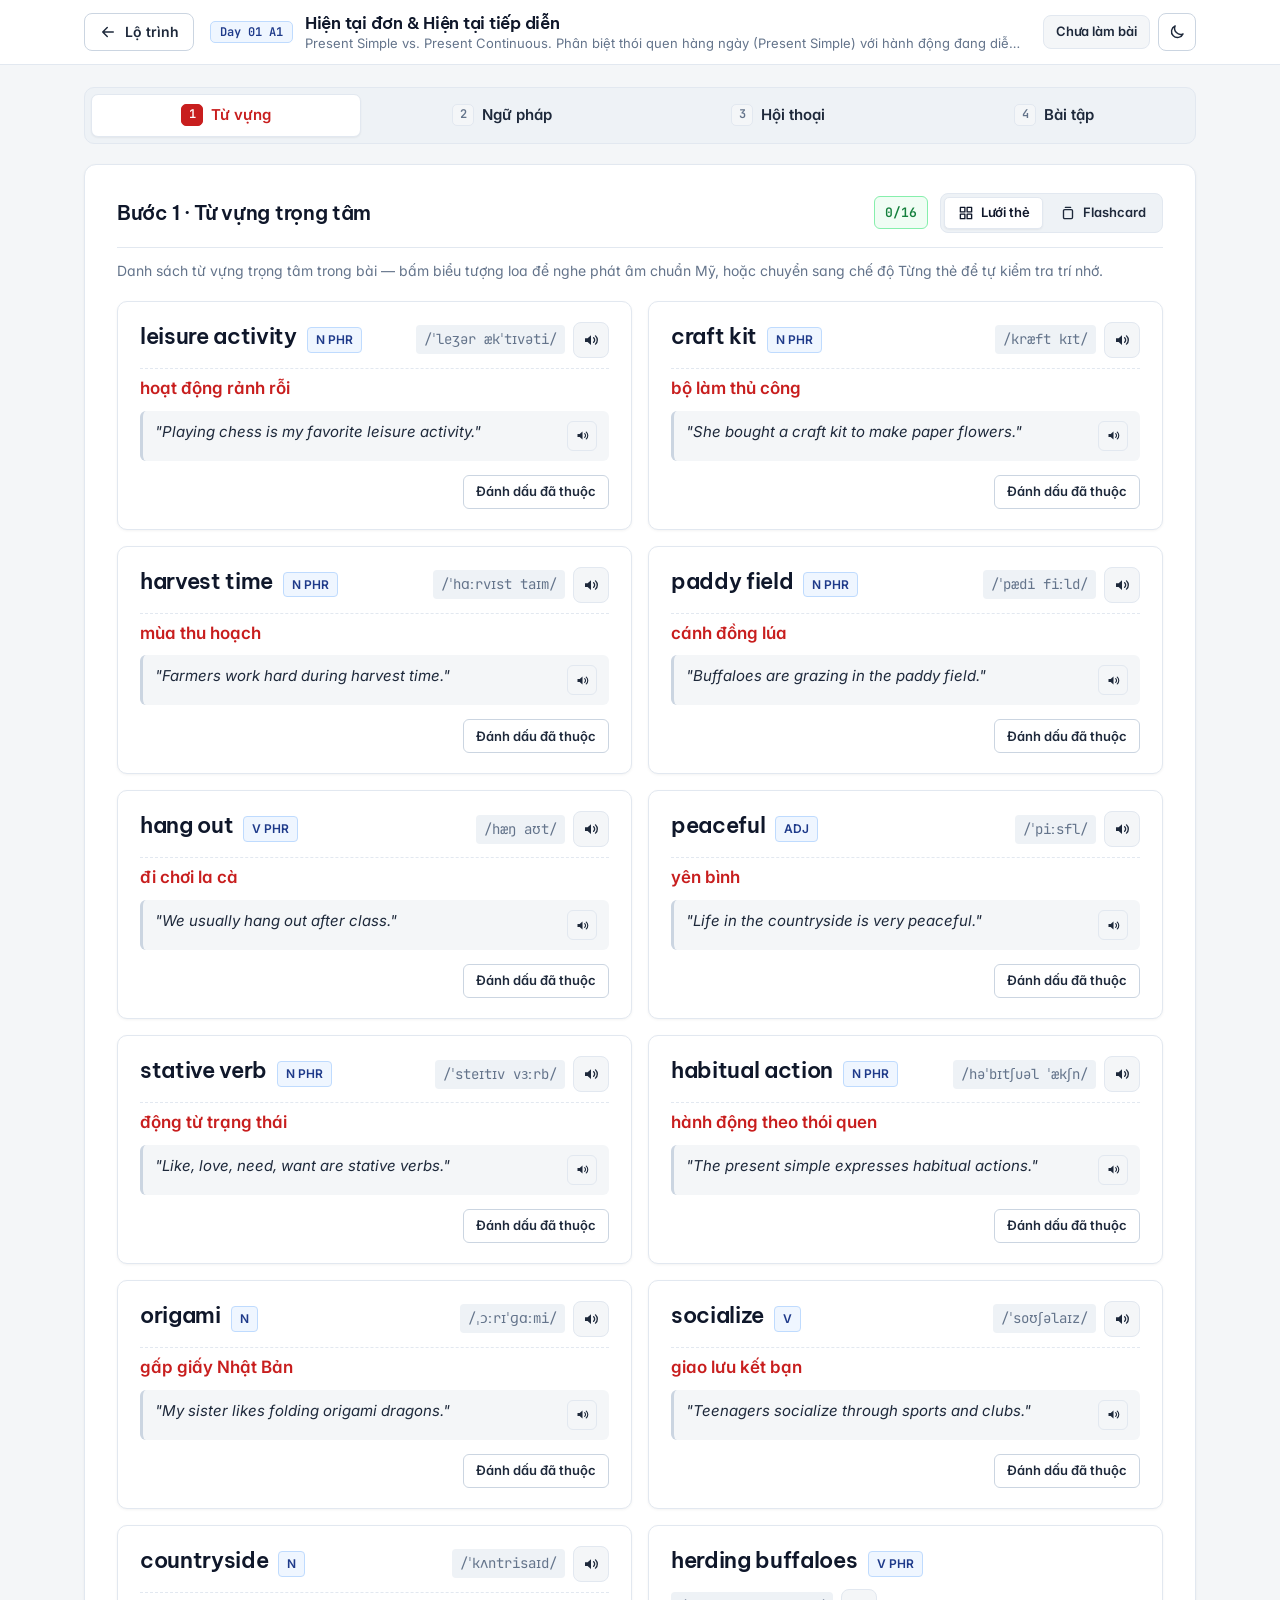
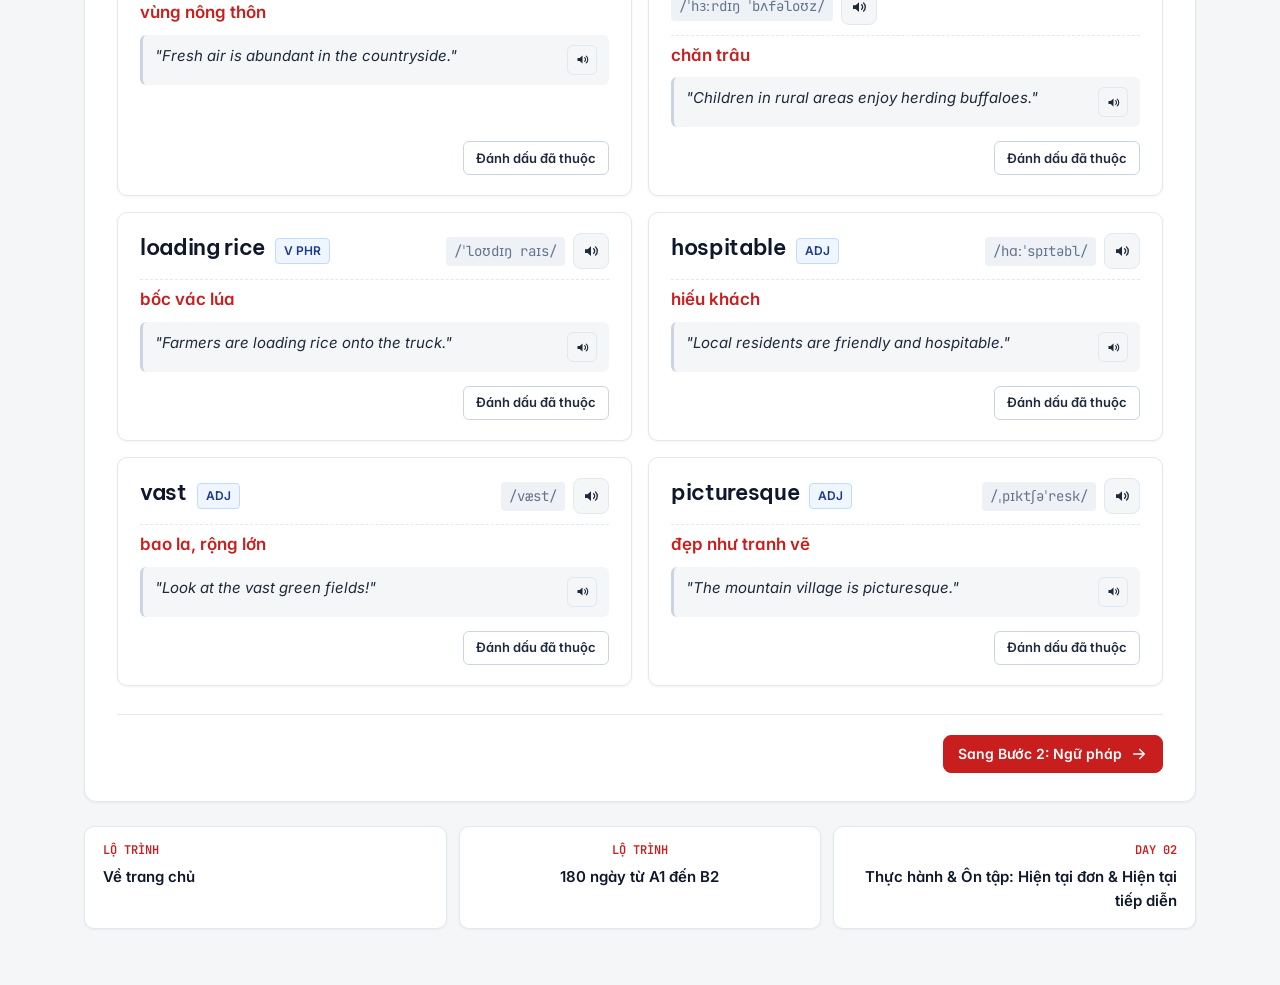
==== commit 9787c523: "feat: expand curriculum to 180 days (A1-B2 with paired practice days) and optimize font rendering sm" ====
--- a/lesson.html
+++ b/lesson.html
@@ -9,8 +9,8 @@
 <link rel="manifest" href="manifest.json">
 <link rel="preconnect" href="https://fonts.googleapis.com">
 <link rel="preconnect" href="https://fonts.gstatic.com" crossorigin>
-<link href="https://fonts.googleapis.com/css2?family=Be+Vietnam+Pro:ital,wght@0,400;0,500;0,600;0,700;0,800;1,400&family=JetBrains+Mono:wght@400;500;600&display=swap" rel="stylesheet">
-<link rel="stylesheet" href="assets/style.css?v=5">
+<link href="https://fonts.googleapis.com/css2?family=Be+Vietnam+Pro:ital,wght@0,400;0,500;0,600;0,700;1,400&family=Inter:opsz,wght@14..32,400..700&family=JetBrains+Mono:wght@400;500;600&display=swap" rel="stylesheet">
+<link rel="stylesheet" href="assets/style.css?v=6">
 <script>
 (function () {
   try {
@@ -209,7 +209,7 @@
   <nav class="lesson-nav" id="lesson-nav" aria-label="Chuyển ngày học"></nav>
 </main>
 
-<script src="data/curriculum.js?v=5"></script>
-<script src="assets/lesson.js?v=5"></script>
+<script src="data/curriculum.js?v=6"></script>
+<script src="assets/lesson.js?v=6"></script>
 </body>
 </html>
--- a/assets/style.css
+++ b/assets/style.css
@@ -1,5 +1,6 @@
 /* English Learning App — DOL English & ZIM Academy Modern LMS Stylesheet
- * Clean, high-contrast academic study portal with Be Vietnam Pro + JetBrains Mono.
+ * Clean, high-contrast academic study portal with Inter + Be Vietnam Pro + JetBrains Mono.
+ * Optimized for silky-smooth subpixel/optical font rendering on Windows & macOS.
  * Zero gradients, zero blur/glassmorphism, zero keyframes, zero card scrollbars.
  */
 
@@ -29,15 +30,15 @@
   --z-sticky: 200;
   --z-modal: 400;
 
-  /* Light Mode */
+  /* Light Mode — Softened Slate Ink (#0F172A headings, #1E293B body) */
   --color-paper: #F4F6F8;
   --color-paper-2: #EEF2F6;
   --color-card: #FFFFFF;
-  --color-ink: #111827;
-  --color-ink-2: #374151;
-  --color-muted: #6B7280;
-  --color-rule: #E5E7EB;
-  --color-rule-strong: #D1D5DB;
+  --color-ink: #0F172A;
+  --color-ink-2: #1E293B;
+  --color-muted: #64748B;
+  --color-rule: #E2E8F0;
+  --color-rule-strong: #CBD5E1;
 
   --color-accent: #C81E1E;
   --color-accent-hover: #9B1C1C;
@@ -62,15 +63,15 @@
   --color-amber-border: #FCD34D;
 
   --color-highlight: #FEF08A;
-  --color-focus: #111827;
-  --color-scrim: rgba(17, 24, 39, 0.52);
+  --color-focus: #0F172A;
+  --color-scrim: rgba(15, 23, 42, 0.52);
 
   --shadow-card: 0 1px 3px rgba(0, 0, 0, 0.05);
-  --shadow-hover: 0 4px 12px rgba(17, 24, 39, 0.08);
-  --shadow-sheet: 0 12px 32px rgba(17, 24, 39, 0.16);
-
-  --font-body: "Be Vietnam Pro", -apple-system, BlinkMacSystemFont, "Segoe UI", Roboto, sans-serif;
-  --font-display: "Be Vietnam Pro", -apple-system, BlinkMacSystemFont, "Segoe UI", Roboto, sans-serif;
+  --shadow-hover: 0 4px 12px rgba(15, 23, 42, 0.08);
+  --shadow-sheet: 0 12px 32px rgba(15, 23, 42, 0.16);
+
+  --font-body: "Inter", "Be Vietnam Pro", -apple-system, BlinkMacSystemFont, "Segoe UI", Roboto, sans-serif;
+  --font-display: "Be Vietnam Pro", "Inter", -apple-system, BlinkMacSystemFont, "Segoe UI", sans-serif;
   --font-mono: "JetBrains Mono", ui-monospace, SFMono-Regular, Consolas, monospace;
 
   --radius: 8px;
@@ -129,6 +130,12 @@
 
 html, body {
   overflow-x: clip;
+  font-optical-sizing: auto;
+  -webkit-font-smoothing: antialiased;
+  -moz-osx-font-smoothing: grayscale;
+  text-rendering: optimizeLegibility;
+  font-feature-settings: "cv02", "cv03", "cv04", "cv11", "kern" 1;
+  font-synthesis: none;
 }
 
 html {
@@ -140,11 +147,11 @@
   margin: 0;
   min-height: 100dvh;
   background: var(--color-paper);
-  color: var(--color-ink);
+  color: var(--color-ink-2);
   font-family: var(--font-body);
   font-size: var(--text-md);
-  line-height: 1.6;
-  -webkit-font-smoothing: antialiased;
+  font-weight: 400;
+  line-height: 1.65;
   caret-color: var(--color-accent);
 }
 
@@ -171,9 +178,9 @@
 h1, h2, h3, h4 {
   margin: 0;
   font-family: var(--font-display);
-  font-weight: 700;
+  font-weight: 600;
   letter-spacing: -0.015em;
-  line-height: 1.3;
+  line-height: 1.35;
   color: var(--color-ink);
   overflow-wrap: break-word;
   word-break: normal;
@@ -402,7 +409,7 @@
   border: 1px solid var(--color-navy-border);
   font-family: var(--font-mono);
   font-size: var(--text-xs);
-  font-weight: 700;
+  font-weight: 600;
   line-height: 1.2;
   white-space: nowrap;
 }
@@ -497,11 +504,12 @@
 }
 
 .brand-name {
+  font-family: var(--font-display);
   font-size: 1.0625rem;
-  font-weight: 800;
-  color: var(--color-ink);
-  letter-spacing: -0.02em;
-  line-height: 1.2;
+  font-weight: 600;
+  color: var(--color-ink);
+  letter-spacing: -0.015em;
+  line-height: 1.25;
 }
 
 .brand-sub {
@@ -537,7 +545,7 @@
 .stat-value {
   font-family: var(--font-mono);
   font-size: var(--text-sm);
-  font-weight: 700;
+  font-weight: 600;
   color: var(--color-ink);
 }
 
@@ -563,8 +571,9 @@
 
 .lesson-title {
   font-size: 1.0625rem;
-  font-weight: 700;
-  line-height: 1.3;
+  font-weight: 600;
+  letter-spacing: -0.015em;
+  line-height: 1.35;
   color: var(--color-ink);
 }
 
@@ -622,7 +631,7 @@
 
 .today-margin-label {
   font-size: var(--text-xs);
-  font-weight: 700;
+  font-weight: 600;
   text-transform: uppercase;
   letter-spacing: 0.05em;
   color: #E2E8F0;
@@ -634,7 +643,7 @@
 .today-day {
   font-family: var(--font-mono);
   font-size: 3.5rem;
-  font-weight: 700;
+  font-weight: 600;
   line-height: 1;
   color: #FFFFFF;
   letter-spacing: -0.03em;
@@ -656,15 +665,17 @@
 
 .today-title {
   font-size: var(--text-2xl);
-  font-weight: 700;
-  line-height: 1.3;
+  font-weight: 600;
+  letter-spacing: -0.015em;
+  line-height: 1.35;
   color: var(--color-ink);
 }
 
 .today-goal {
   font-size: 0.9375rem;
+  font-weight: 400;
   color: var(--color-ink-2);
-  line-height: 1.55;
+  line-height: 1.65;
 }
 
 ol.parts {
@@ -694,7 +705,7 @@
   color: var(--color-navy);
   font-family: var(--font-mono);
   font-size: var(--text-xs);
-  font-weight: 700;
+  font-weight: 600;
   display: inline-flex;
   align-items: center;
   justify-content: center;
@@ -702,7 +713,7 @@
 
 .part-name {
   font-size: 0.875rem;
-  font-weight: 700;
+  font-weight: 600;
   color: var(--color-ink);
   line-height: 1.25;
 }
@@ -742,7 +753,9 @@
 
 .section-title {
   font-size: 1.375rem;
-  font-weight: 700;
+  font-weight: 600;
+  letter-spacing: -0.015em;
+  line-height: 1.35;
   color: var(--color-ink);
 }
 
@@ -841,7 +854,9 @@
 
 .stage-title {
   font-size: 1.125rem;
-  font-weight: 700;
+  font-weight: 600;
+  letter-spacing: -0.015em;
+  line-height: 1.35;
   color: var(--color-ink);
 }
 
@@ -891,6 +906,12 @@
   border: 2px solid var(--color-accent);
 }
 
+.day-card.is-practice {
+  border-color: var(--color-navy-border);
+  border-left: 4px solid var(--color-navy);
+  background: var(--color-navy-soft);
+}
+
 .day-card.is-done {
   border-color: var(--color-correct-border);
   background: var(--color-correct-soft);
@@ -901,7 +922,8 @@
   background: var(--color-amber-soft);
 }
 
-.day-card.is-done.is-today {
+.day-card.is-done.is-today,
+.day-card.is-practice.is-today {
   border: 2px solid var(--color-accent);
 }
 
@@ -911,7 +933,7 @@
   align-self: center;
   font-family: var(--font-mono);
   font-size: var(--text-sm);
-  font-weight: 700;
+  font-weight: 600;
   color: var(--color-accent);
 }
 
@@ -925,8 +947,10 @@
 .day-title {
   grid-column: 1 / -1;
   grid-row: 2;
+  font-family: var(--font-display);
   font-size: 1.125rem;
-  font-weight: 700;
+  font-weight: 600;
+  letter-spacing: -0.015em;
   line-height: 1.35;
   color: var(--color-ink);
   margin-top: 4px;
@@ -947,8 +971,9 @@
   grid-column: 1 / -1;
   grid-row: 4;
   font-size: var(--text-sm);
+  font-weight: 400;
   color: var(--color-ink-2);
-  line-height: 1.5;
+  line-height: 1.65;
   margin-top: 2px;
 }
 
@@ -984,6 +1009,10 @@
   color: var(--color-correct);
 }
 
+.day-card.is-practice .day-status {
+  color: var(--color-navy);
+}
+
 .day-card.is-exam .day-status {
   color: var(--color-amber);
 }
@@ -992,7 +1021,7 @@
   margin-left: auto;
   font-family: var(--font-mono);
   font-size: 0.8125rem;
-  font-weight: 700;
+  font-weight: 600;
   padding: 2px 8px;
   border-radius: 5px;
   background: var(--color-card);
@@ -1048,7 +1077,7 @@
   color: var(--color-accent);
   border-color: var(--color-rule);
   box-shadow: 0 1px 2px rgba(0, 0, 0, 0.05);
-  font-weight: 700;
+  font-weight: 600;
 }
 
 .tab-no {
@@ -1060,7 +1089,7 @@
   color: var(--color-muted);
   font-family: var(--font-mono);
   font-size: var(--text-xs);
-  font-weight: 700;
+  font-weight: 600;
   display: inline-flex;
   align-items: center;
   justify-content: center;
@@ -1093,7 +1122,9 @@
 
 .panel-title {
   font-size: 1.25rem;
-  font-weight: 700;
+  font-weight: 600;
+  letter-spacing: -0.015em;
+  line-height: 1.35;
   color: var(--color-ink);
 }
 
@@ -1122,7 +1153,7 @@
 .mastered {
   font-family: var(--font-mono);
   font-size: 0.8125rem;
-  font-weight: 700;
+  font-weight: 600;
   padding: 5px 10px;
   border-radius: var(--radius-tag);
   background: var(--color-correct-soft);
@@ -1212,10 +1243,12 @@
 }
 
 .vcard-en {
+  font-family: var(--font-display);
   font-size: var(--text-xl);
-  font-weight: 700;
-  color: var(--color-ink);
-  line-height: 1.25;
+  font-weight: 600;
+  letter-spacing: -0.015em;
+  color: var(--color-ink);
+  line-height: 1.35;
   word-break: normal;
   overflow-wrap: break-word;
 }
@@ -1227,7 +1260,7 @@
   color: var(--color-navy);
   border: 1px solid var(--color-navy-border);
   font-size: var(--text-xs);
-  font-weight: 700;
+  font-weight: 600;
   text-transform: uppercase;
   white-space: nowrap;
 }
@@ -1312,7 +1345,7 @@
 
 [data-theme="dark"] .vcard-master.is-on {
   color: #052E16;
-  font-weight: 700;
+  font-weight: 600;
 }
 
 /* Focus Deck Mode */
@@ -1413,7 +1446,7 @@
 
 .block-title {
   font-size: 0.8125rem;
-  font-weight: 700;
+  font-weight: 600;
   text-transform: uppercase;
   letter-spacing: 0.04em;
   color: var(--color-navy);
@@ -1427,7 +1460,8 @@
 
 .grammar-explanation {
   font-size: 0.9375rem;
-  line-height: 1.7;
+  font-weight: 400;
+  line-height: 1.65;
   color: var(--color-ink-2);
   display: flex;
   flex-direction: column;
@@ -1447,6 +1481,7 @@
 
 .grammar-explanation b {
   color: var(--color-ink);
+  font-weight: 600;
 }
 
 .eng-formula-box,
@@ -1461,7 +1496,7 @@
 
 .eng-formula-title {
   font-size: 1rem;
-  font-weight: 700;
+  font-weight: 600;
   color: var(--color-navy);
   margin-bottom: 8px;
 }
@@ -1498,7 +1533,7 @@
 .eng-table th {
   background: var(--color-paper-2);
   color: var(--color-ink);
-  font-weight: 700;
+  font-weight: 600;
 }
 
 .example-list {
@@ -1565,7 +1600,7 @@
 .mistake-wrong::before {
   content: "Sai";
   font-size: 0.7rem;
-  font-weight: 700;
+  font-weight: 600;
   text-transform: uppercase;
   padding: 2px 6px;
   border-radius: 4px;
@@ -1583,7 +1618,7 @@
 .mistake-right::before {
   content: "Đúng";
   font-size: 0.7rem;
-  font-weight: 700;
+  font-weight: 600;
   text-transform: uppercase;
   padding: 2px 6px;
   border-radius: 4px;
@@ -1649,7 +1684,7 @@
   background: var(--color-navy-soft);
   color: var(--color-navy);
   border: 1px solid var(--color-navy-border);
-  font-weight: 700;
+  font-weight: 600;
   font-size: var(--text-sm);
   display: inline-flex;
   align-items: center;
@@ -1702,7 +1737,7 @@
 
 .practice-text {
   font-size: var(--text-sm);
-  font-weight: 700;
+  font-weight: 600;
   color: var(--color-ink);
 }
 
@@ -1720,7 +1755,9 @@
 
 .ex-title {
   font-size: 1.0625rem;
-  font-weight: 700;
+  font-weight: 600;
+  letter-spacing: -0.015em;
+  line-height: 1.35;
   color: var(--color-navy);
   margin-bottom: 14px;
   padding-left: 10px;
@@ -1756,13 +1793,13 @@
 .q-text {
   font-size: var(--text-md);
   font-weight: 500;
-  color: var(--color-ink);
-  line-height: 1.75;
+  color: var(--color-ink-2);
+  line-height: 1.65;
 }
 
 .q-num {
   font-family: var(--font-mono);
-  font-weight: 700;
+  font-weight: 600;
   color: var(--color-accent);
   margin-right: 6px;
 }
@@ -1861,7 +1898,7 @@
 }
 
 .q-hint-label {
-  font-weight: 700;
+  font-weight: 600;
   color: var(--color-ink-2);
 }
 
@@ -1936,7 +1973,7 @@
 }
 
 .fb-mark {
-  font-weight: 700;
+  font-weight: 600;
 }
 
 .submit-bar {
@@ -2015,14 +2052,14 @@
 .nav-day {
   font-family: var(--font-mono);
   font-size: var(--text-xs);
-  font-weight: 700;
+  font-weight: 600;
   color: var(--color-accent);
   text-transform: uppercase;
 }
 
 .nav-title {
   font-size: 0.9375rem;
-  font-weight: 700;
+  font-weight: 600;
   color: var(--color-ink);
 }
 
@@ -2083,7 +2120,9 @@
 
 .modal-title {
   font-size: var(--text-lg);
-  font-weight: 700;
+  font-weight: 600;
+  letter-spacing: -0.015em;
+  line-height: 1.35;
 }
 
 .modal-tools {
@@ -2162,8 +2201,10 @@
 }
 
 .vocab-word {
+  font-family: var(--font-display);
   font-size: 1.0625rem;
-  font-weight: 700;
+  font-weight: 600;
+  letter-spacing: -0.015em;
   color: var(--color-ink);
 }
 
@@ -2173,7 +2214,7 @@
   background: var(--color-navy-soft);
   color: var(--color-navy);
   font-size: 0.7rem;
-  font-weight: 700;
+  font-weight: 600;
   text-transform: uppercase;
 }
 
